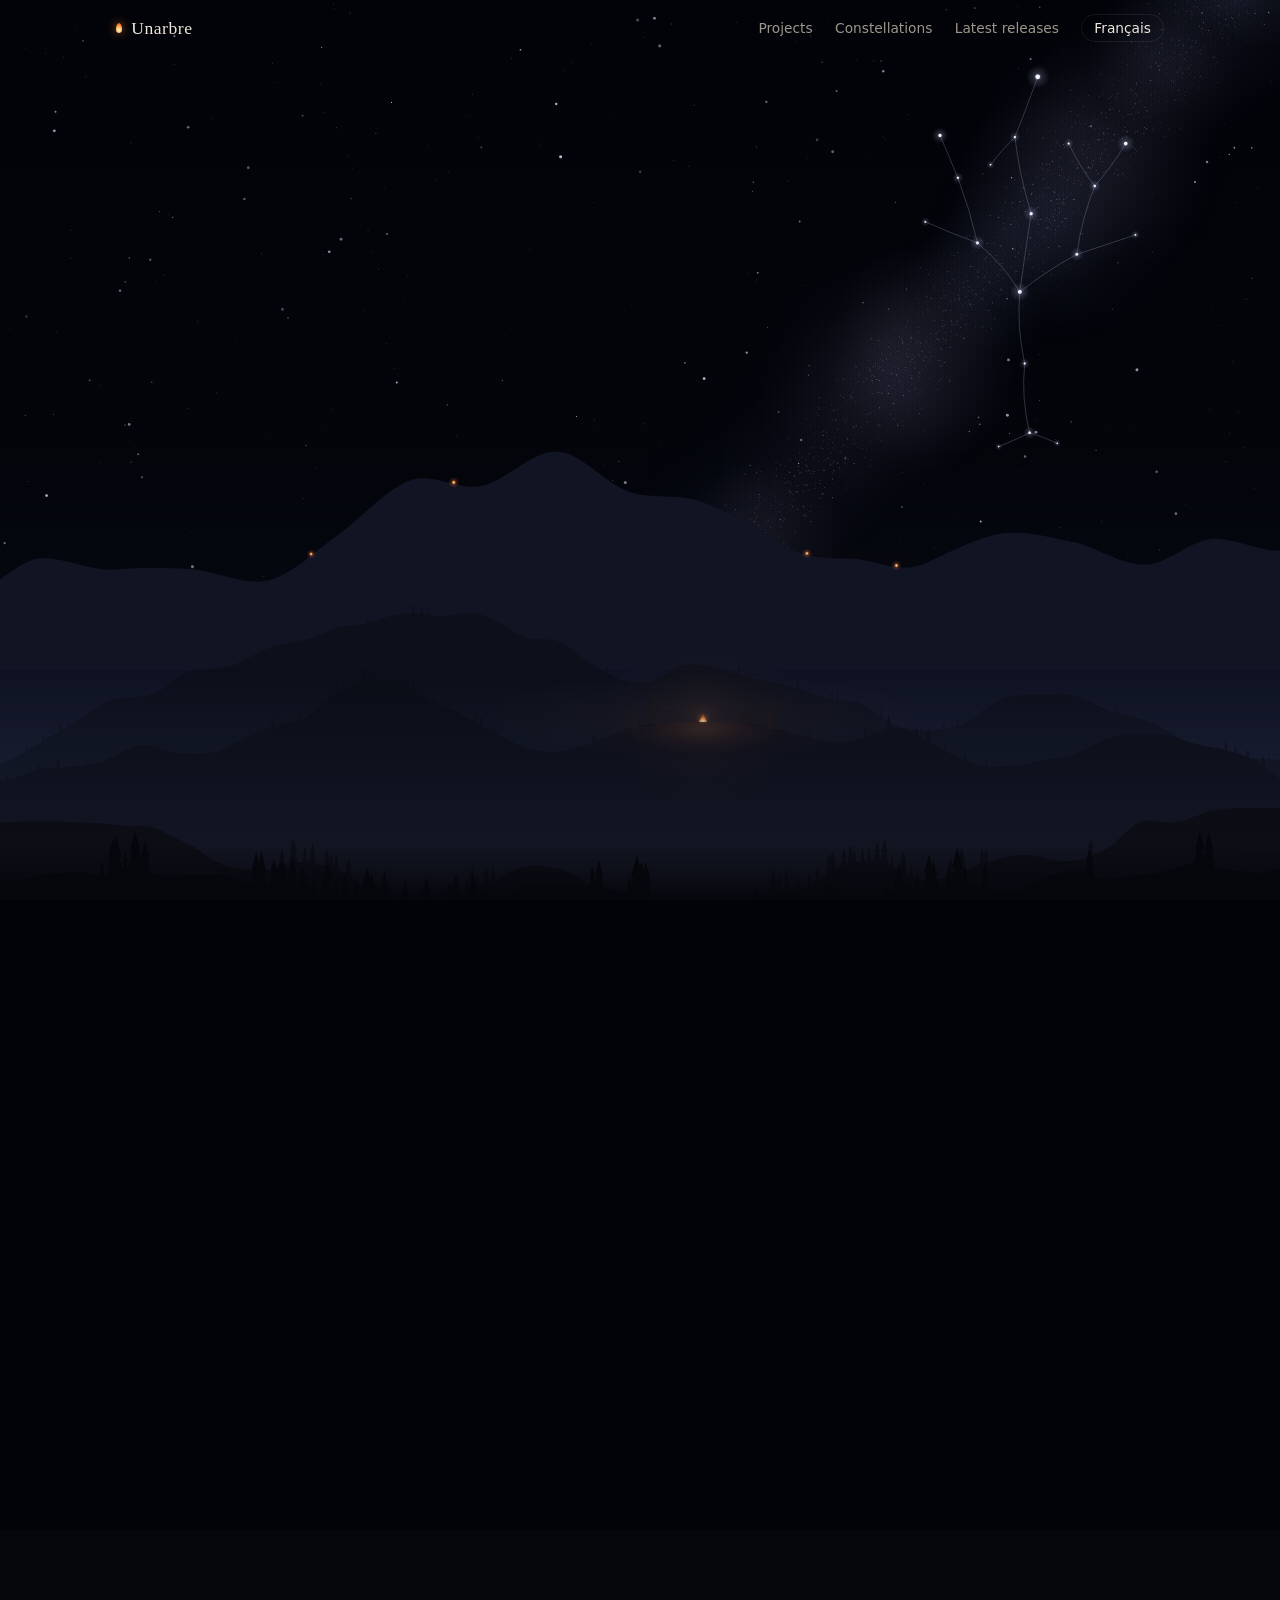
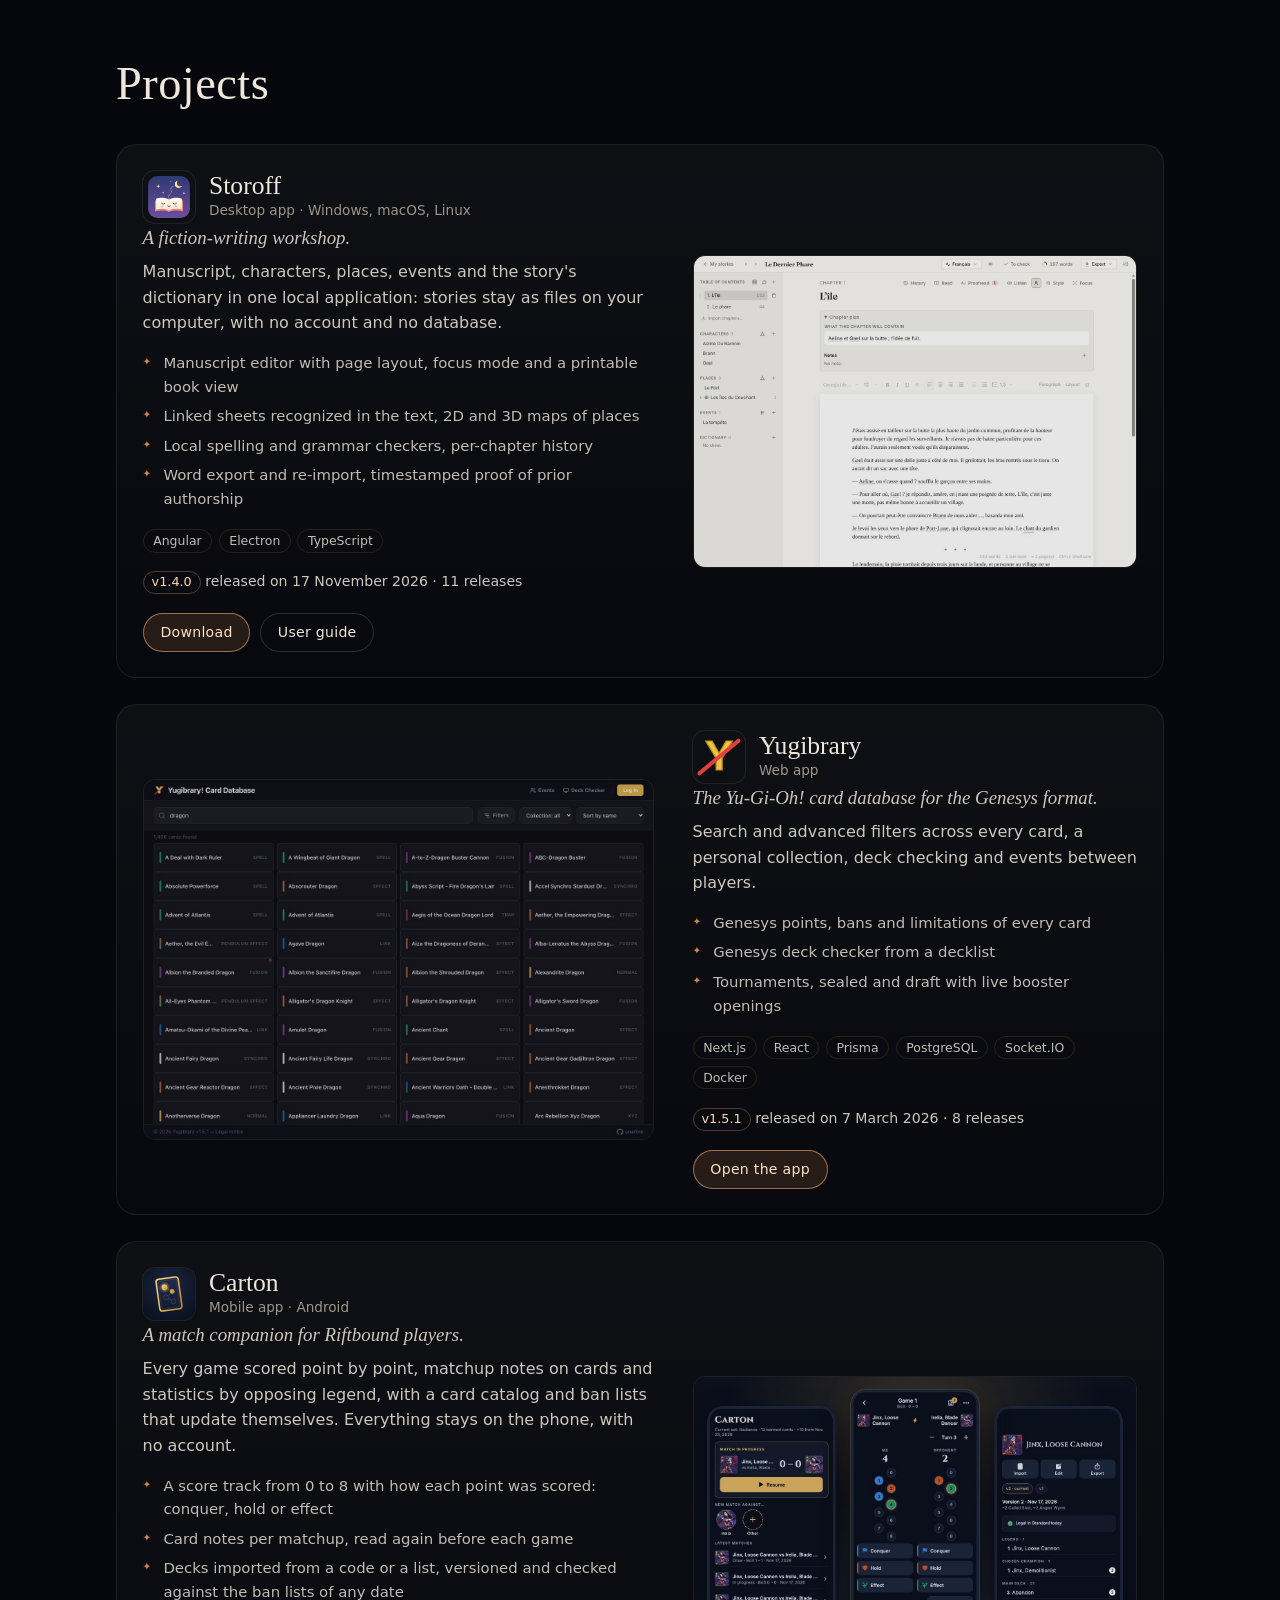
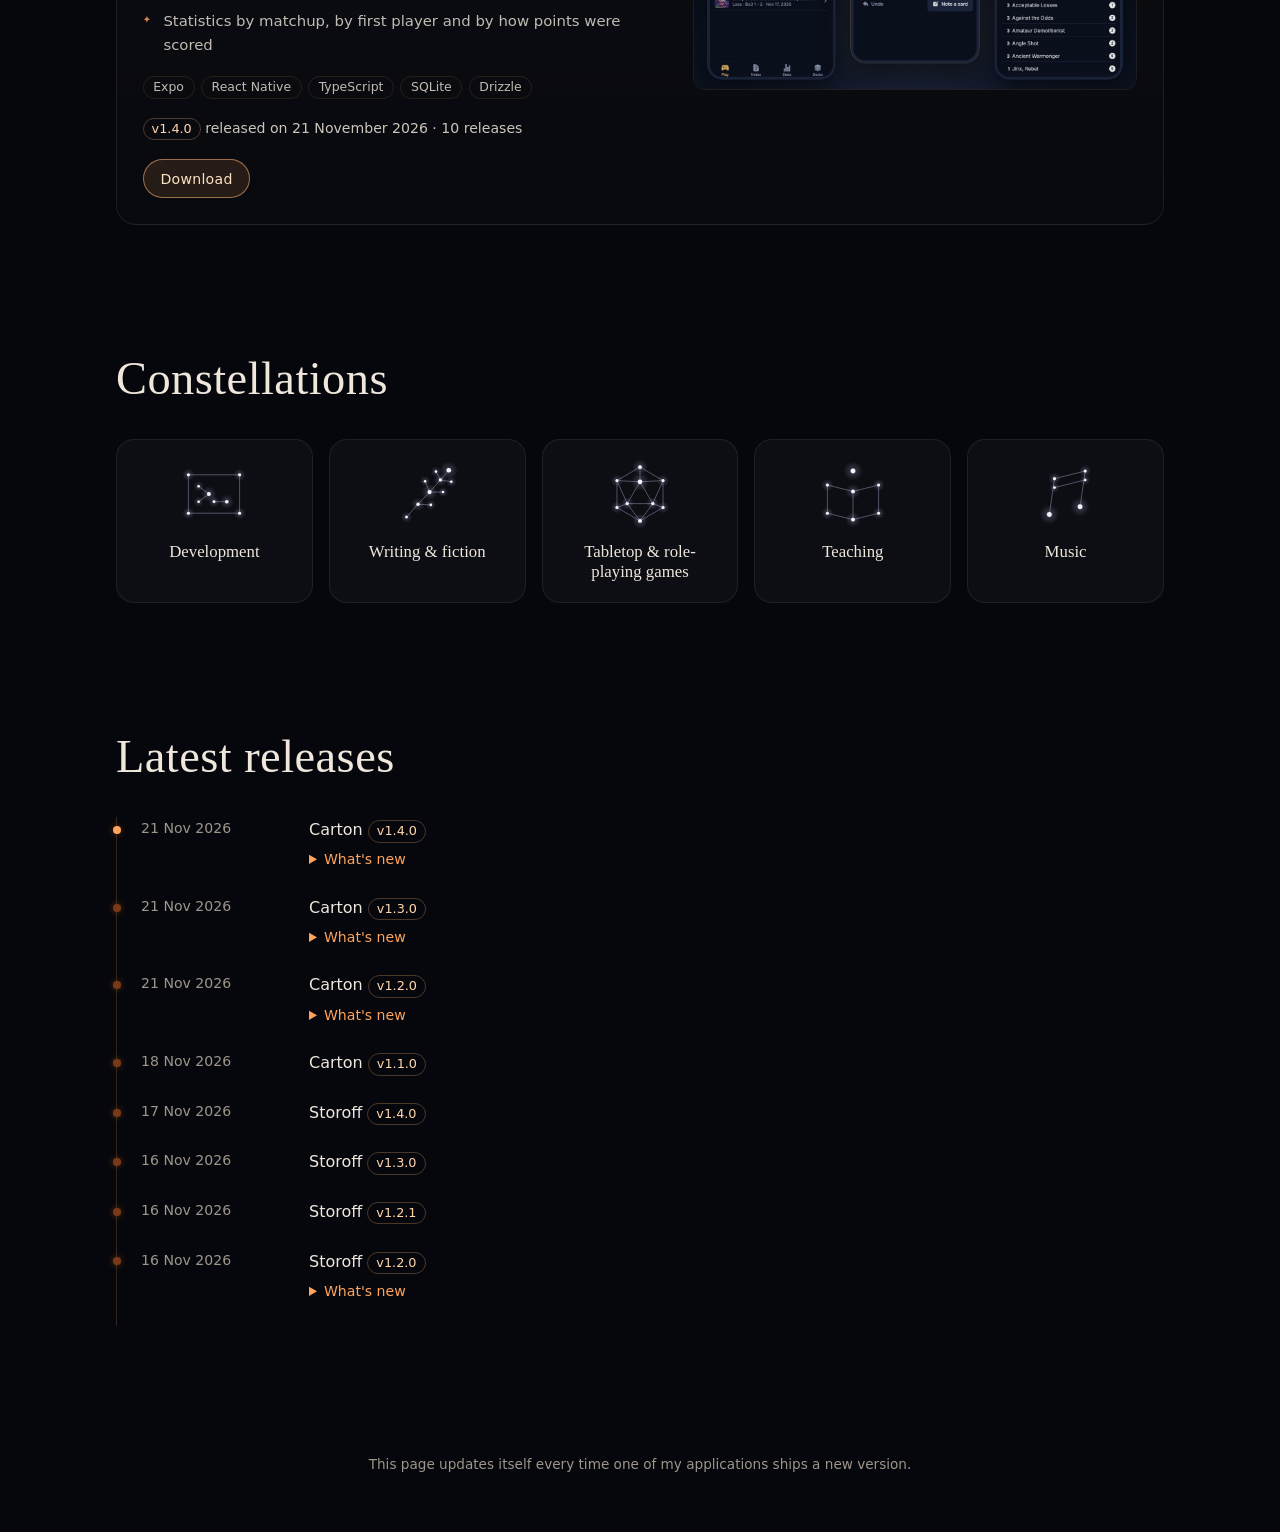
==== en/index.html @ 297fb0f9 "Update the site (Unarbre/carton v1.4.0)" ====
<!doctype html>
<html lang="en" class="no-js">
<head>
  <meta charset="utf-8">
  <script>
    document.documentElement.className = 'js';
    // Every visit starts in the dark, with the fire out: no scroll position restored on reload.
    if ('scrollRestoration' in history) history.scrollRestoration = 'manual';
  </script>
  <meta name="viewport" content="width=device-width, initial-scale=1">
  <meta name="theme-color" content="#030409">
  <title>Unarbre — Software developer · Storoff, Yugibrary, Carton</title>
  <meta name="description" content="Unarbre, software developer: Storoff (fiction writing), Yugibrary (Yu-Gi-Oh! Genesys cards), Carton (Riftbound companion). Projects, releases, passions.">
  <meta name="robots" content="index, follow, max-image-preview:large, max-snippet:-1">
  <meta name="author" content="Unarbre">
  <link rel="canonical" href="https://unarbre.github.io/en/">
  <link rel="alternate" hreflang="fr" href="https://unarbre.github.io/">
  <link rel="alternate" hreflang="en" href="https://unarbre.github.io/en/">
  <link rel="alternate" hreflang="x-default" href="https://unarbre.github.io/">
  <link rel="sitemap" type="application/xml" href="../sitemap.xml">
  <meta property="og:type" content="profile">
  <meta property="og:site_name" content="Unarbre">
  <meta property="og:title" content="Unarbre — Software developer · Storoff, Yugibrary, Carton">
  <meta property="og:description" content="Unarbre, software developer: Storoff (fiction writing), Yugibrary (Yu-Gi-Oh! Genesys cards), Carton (Riftbound companion). Projects, releases, passions.">
  <meta property="og:url" content="https://unarbre.github.io/en/">
  <meta property="og:locale" content="en_GB">
  <meta property="og:locale:alternate" content="fr_FR">
  <meta property="og:image" content="https://unarbre.github.io/assets/images/og-en.jpg">
  <meta property="og:image:width" content="1200">
  <meta property="og:image:height" content="630">
  <meta property="og:image:alt" content="Unarbre — Software developer · Storoff, Yugibrary, Carton">
  <meta property="profile:username" content="Unarbre">
  <meta name="twitter:card" content="summary_large_image">
  <meta name="twitter:title" content="Unarbre — Software developer · Storoff, Yugibrary, Carton">
  <meta name="twitter:description" content="Unarbre, software developer: Storoff (fiction writing), Yugibrary (Yu-Gi-Oh! Genesys cards), Carton (Riftbound companion). Projects, releases, passions.">
  <meta name="twitter:image" content="https://unarbre.github.io/assets/images/og-en.jpg">
  <script type="application/ld+json">{"@context":"https://schema.org","@graph":[{"@type":"WebSite","@id":"https://unarbre.github.io/#website","url":"https://unarbre.github.io/","name":"Unarbre","inLanguage":["fr","en"],"publisher":{"@id":"https://unarbre.github.io/#person"}},{"@type":"ProfilePage","@id":"https://unarbre.github.io/en/#page","url":"https://unarbre.github.io/en/","name":"Unarbre — Software developer · Storoff, Yugibrary, Carton","description":"Unarbre, software developer: Storoff (fiction writing), Yugibrary (Yu-Gi-Oh! Genesys cards), Carton (Riftbound companion). Projects, releases, passions.","inLanguage":"en","isPartOf":{"@id":"https://unarbre.github.io/#website"},"mainEntity":{"@id":"https://unarbre.github.io/#person"},"dateModified":"2026-11-21T09:34:02.000Z","primaryImageOfPage":"https://unarbre.github.io/assets/images/og-en.jpg"},{"@type":"Person","@id":"https://unarbre.github.io/#person","name":"Unarbre","url":"https://unarbre.github.io/","jobTitle":"Software developer","description":"I design, build and ship, from desktop software to web apps.","sameAs":["https://github.com/Unarbre"],"knowsAbout":["Angular","Electron","TypeScript","Next.js","React","Prisma","PostgreSQL","Socket.IO","Docker","Expo","React Native","SQLite","Drizzle","Development","Writing & fiction","Tabletop & role-playing games","Teaching","Music"]},{"@type":"SoftwareApplication","@id":"https://unarbre.github.io/#storoff","name":"Storoff","description":"A fiction-writing workshop. Manuscript, characters, places, events and the story's dictionary in one local application: stories stay as files on your computer, with no account and no database.","url":"https://unarbre.github.io/storoff.github.io/","image":"https://unarbre.github.io/assets/images/storoff-en.jpg","screenshot":"https://unarbre.github.io/assets/images/storoff-en.jpg","applicationCategory":"DesignApplication","operatingSystem":"Windows, macOS, Linux","softwareVersion":"1.4.0","dateModified":"2026-11-17T06:25:10Z","datePublished":"2026-11-09T09:51:35Z","author":{"@id":"https://unarbre.github.io/#person"}},{"@type":"WebApplication","@id":"https://unarbre.github.io/#yugibrary","name":"Yugibrary","description":"The Yu-Gi-Oh! card database for the Genesys format. Search and advanced filters across every card, a personal collection, deck checking and events between players.","url":"https://yugibrary-evo.flatemars.com/","image":"https://unarbre.github.io/assets/images/yugibrary.jpg","screenshot":"https://unarbre.github.io/assets/images/yugibrary.jpg","applicationCategory":"ReferenceApplication","operatingSystem":"Web","softwareVersion":"1.5.1","dateModified":"2026-03-07T13:46:36Z","datePublished":"2026-02-24T21:08:03Z","author":{"@id":"https://unarbre.github.io/#person"}},{"@type":"SoftwareApplication","@id":"https://unarbre.github.io/#carton","name":"Carton","description":"A match companion for Riftbound players. Every game scored point by point, matchup notes on cards and statistics by opposing legend, with a card catalog and ban lists that update themselves. Everything stays on the phone, with no account.","url":"https://unarbre.github.io/carton.github.io/","image":"https://unarbre.github.io/assets/images/carton-en.jpg","screenshot":"https://unarbre.github.io/assets/images/carton-en.jpg","applicationCategory":"GameApplication","operatingSystem":"Android","softwareVersion":"1.4.0","dateModified":"2026-11-21T09:34:02Z","datePublished":"2026-11-17T08:10:35Z","author":{"@id":"https://unarbre.github.io/#person"}}]}</script>
  <link rel="icon" href="../assets/favicon.svg" type="image/svg+xml">
  <link rel="stylesheet" href="../assets/style.css?v=98b8dc6f63">
  <script src="../assets/night.js?v=98b8dc6f63" defer></script>
  <script src="../assets/site.js?v=98b8dc6f63" defer></script>
</head>
<body>
  <svg class="defs" width="0" height="0" aria-hidden="true"><defs><radialGradient id="star-glow"><stop offset="0" stop-color="#dfe7ff" stop-opacity="0.55"/><stop offset="0.35" stop-color="#c8d4ff" stop-opacity="0.16"/><stop offset="1" stop-color="#c8d4ff" stop-opacity="0"/></radialGradient><linearGradient id="lit-right" x1="0" x2="1" y1="0" y2="0"><stop offset="0" stop-color="#ff8a45" stop-opacity="0"/><stop offset="0.62" stop-color="#ff8a45" stop-opacity="0.04"/><stop offset="0.86" stop-color="#ff9450" stop-opacity="0.24"/><stop offset="1" stop-color="#ffaa66" stop-opacity="0.6"/></linearGradient><linearGradient id="lit-left" x1="1" x2="0" y1="0" y2="0"><stop offset="0" stop-color="#ff8a45" stop-opacity="0"/><stop offset="0.62" stop-color="#ff8a45" stop-opacity="0.04"/><stop offset="0.86" stop-color="#ff9450" stop-opacity="0.24"/><stop offset="1" stop-color="#ffaa66" stop-opacity="0.6"/></linearGradient><radialGradient id="far-fire"><stop offset="0" stop-color="#fff0c8"/><stop offset="0.16" stop-color="#ffb065" stop-opacity="0.9"/><stop offset="0.42" stop-color="#ff7a30" stop-opacity="0.22"/><stop offset="1" stop-color="#ff6a20" stop-opacity="0"/></radialGradient><linearGradient id="flame" x1="0" y1="1" x2="0" y2="0"><stop offset="0" stop-color="#ffe0a0" stop-opacity="0.95"/><stop offset="0.35" stop-color="#ffa04a" stop-opacity="0.85"/><stop offset="0.75" stop-color="#e8521f" stop-opacity="0.45"/><stop offset="1" stop-color="#b8320f" stop-opacity="0"/></linearGradient><linearGradient id="flame-core" x1="0" y1="1" x2="0" y2="0"><stop offset="0" stop-color="#fffbe8"/><stop offset="0.6" stop-color="#ffe3a6" stop-opacity="0.7"/><stop offset="1" stop-color="#ffc070" stop-opacity="0"/></linearGradient><radialGradient id="flame-glow"><stop offset="0" stop-color="#ffb468" stop-opacity="0.45"/><stop offset="0.5" stop-color="#ff8a3c" stop-opacity="0.14"/><stop offset="1" stop-color="#ff7a30" stop-opacity="0"/></radialGradient><radialGradient id="ember-bed"><stop offset="0" stop-color="#ffd48a" stop-opacity="0.9"/><stop offset="0.5" stop-color="#ff8030" stop-opacity="0.35"/><stop offset="1" stop-color="#ff6a20" stop-opacity="0"/></radialGradient><radialGradient id="ground-light"><stop offset="0" stop-color="#ff9a4e" stop-opacity="0.38"/><stop offset="0.45" stop-color="#ff8840" stop-opacity="0.14"/><stop offset="1" stop-color="#ff7a30" stop-opacity="0"/></radialGradient><linearGradient id="shadow-right" x1="0" x2="1" y1="0" y2="0"><stop offset="0" stop-color="#040306" stop-opacity="0.9"/><stop offset="0.35" stop-color="#040306" stop-opacity="0.45"/><stop offset="1" stop-color="#040306" stop-opacity="0"/></linearGradient><linearGradient id="shadow-left" x1="1" x2="0" y1="0" y2="0"><stop offset="0" stop-color="#040306" stop-opacity="0.9"/><stop offset="0.35" stop-color="#040306" stop-opacity="0.45"/><stop offset="1" stop-color="#040306" stop-opacity="0"/></linearGradient></defs></svg>
  <a class="skip" href="#projects">Skip to projects</a>
  <header class="topbar">
    <div class="wrap topbar-inner">
      <a class="brand" href="../"><span class="brand-flame" aria-hidden="true"></span>Unarbre</a>
      <nav>
        <a href="#projects">Projects</a>
        <a href="#passions">Constellations</a>
        <a href="#releases">Latest releases</a>
        <a class="lang" href="../" hreflang="fr" lang="fr">Français</a>
      </nav>
    </div>
  </header>

  <main>
    <section class="night" aria-label="A starry night: a fire comes to life and reveals the rest">
      <div class="stage">
        <canvas class="sky" aria-hidden="true"></canvas>
        <svg class="constellation" viewBox="40 40 330 500" aria-hidden="true"><path class="link" d="M204 505Q193.5 463.0 198 420" pathLength="1" style="--i:0"/><path class="link" d="M198 420Q188.1 376.5 192 332" pathLength="1" style="--i:1"/><path class="link" d="M192 332Q171.2 297.5 140 272" pathLength="1" style="--i:2"/><path class="link" d="M140 272Q130.9 231.1 116 192" pathLength="1" style="--i:3"/><path class="link" d="M116 192Q105.2 165.9 94 140" pathLength="1" style="--i:4"/><path class="link" d="M140 272Q107.6 260.1 76 246" pathLength="1" style="--i:5"/><path class="link" d="M192 332Q198.4 283.9 206 236" pathLength="1" style="--i:6"/><path class="link" d="M206 236Q191.6 189.9 186 142" pathLength="1" style="--i:7"/><path class="link" d="M186 142Q200.7 105.3 214 68" pathLength="1" style="--i:8"/><path class="link" d="M186 142Q169.6 157.8 156 176" pathLength="1" style="--i:9"/><path class="link" d="M192 332Q225.0 305.9 262 286" pathLength="1" style="--i:10"/><path class="link" d="M262 286Q267.8 242.6 284 202" pathLength="1" style="--i:11"/><path class="link" d="M284 202Q305.5 177.8 322 150" pathLength="1" style="--i:12"/><path class="link" d="M262 286Q298.1 274.2 334 262" pathLength="1" style="--i:13"/><path class="link" d="M284 202Q265.2 177.7 252 150" pathLength="1" style="--i:14"/><path class="link" d="M204 505Q185.4 514.4 166 522" pathLength="1" style="--i:15"/><path class="link" d="M204 505Q221.5 510.2 238 518" pathLength="1" style="--i:16"/><g class="star" style="--i:0;--d:0.00s"><circle class="halo" cx="204" cy="505" r="8.0" fill="url(#star-glow)"/><circle class="core" cx="204" cy="505" r="1.6"/></g><g class="star" style="--i:1;--d:0.73s"><circle class="halo" cx="198" cy="420" r="6.5" fill="url(#star-glow)"/><circle class="core" cx="198" cy="420" r="1.3"/></g><g class="star" style="--i:2;--d:1.46s"><circle class="halo" cx="192" cy="332" r="12.0" fill="url(#star-glow)"/><circle class="core" cx="192" cy="332" r="2.4"/></g><g class="star" style="--i:3;--d:2.19s"><circle class="halo" cx="140" cy="272" r="9.0" fill="url(#star-glow)"/><circle class="core" cx="140" cy="272" r="1.8"/></g><g class="star" style="--i:4;--d:2.92s"><circle class="halo" cx="116" cy="192" r="7.0" fill="url(#star-glow)"/><circle class="core" cx="116" cy="192" r="1.4"/></g><g class="star" style="--i:5;--d:0.65s"><circle class="halo" cx="76" cy="246" r="5.5" fill="url(#star-glow)"/><circle class="core" cx="76" cy="246" r="1.1"/></g><g class="star" style="--i:6;--d:1.38s"><circle class="halo" cx="94" cy="140" r="10.0" fill="url(#star-glow)"/><circle class="core" cx="94" cy="140" r="2"/></g><g class="star" style="--i:7;--d:2.11s"><circle class="halo" cx="206" cy="236" r="9.5" fill="url(#star-glow)"/><circle class="core" cx="206" cy="236" r="1.9"/></g><g class="star" style="--i:8;--d:2.84s"><circle class="halo" cx="186" cy="142" r="7.0" fill="url(#star-glow)"/><circle class="core" cx="186" cy="142" r="1.4"/></g><g class="star" style="--i:9;--d:0.57s"><circle class="halo" cx="214" cy="68" r="14.5" fill="url(#star-glow)"/><circle class="core" cx="214" cy="68" r="2.9"/></g><g class="star" style="--i:10;--d:1.30s"><circle class="halo" cx="262" cy="286" r="8.5" fill="url(#star-glow)"/><circle class="core" cx="262" cy="286" r="1.7"/></g><g class="star" style="--i:11;--d:2.03s"><circle class="halo" cx="284" cy="202" r="7.5" fill="url(#star-glow)"/><circle class="core" cx="284" cy="202" r="1.5"/></g><g class="star" style="--i:12;--d:2.76s"><circle class="halo" cx="322" cy="150" r="11.0" fill="url(#star-glow)"/><circle class="core" cx="322" cy="150" r="2.2"/></g><g class="star" style="--i:13;--d:0.49s"><circle class="halo" cx="334" cy="262" r="5.5" fill="url(#star-glow)"/><circle class="core" cx="334" cy="262" r="1.1"/></g><g class="star" style="--i:14;--d:1.22s"><circle class="halo" cx="156" cy="176" r="5.0" fill="url(#star-glow)"/><circle class="core" cx="156" cy="176" r="1"/></g><g class="star" style="--i:15;--d:1.95s"><circle class="halo" cx="252" cy="150" r="6.0" fill="url(#star-glow)"/><circle class="core" cx="252" cy="150" r="1.2"/></g><g class="star" style="--i:16;--d:2.68s"><circle class="halo" cx="166" cy="522" r="4.5" fill="url(#star-glow)"/><circle class="core" cx="166" cy="522" r="0.9"/></g><g class="star" style="--i:17;--d:0.41s"><circle class="halo" cx="238" cy="518" r="4.5" fill="url(#star-glow)"/><circle class="core" cx="238" cy="518" r="0.9"/></g></svg>
        <div class="landscape" aria-hidden="true">
          <div class="land" style="--depth:0.1"><svg viewBox="0 0 2400 600" preserveAspectRatio="xMidYMax slice"><path fill="#111423" d="M0 600L0 297.5L6 297.4L12 297.3L18 297.2L24 297.0L30 296.8L36 296.5L42 296.3L48 296.0L54 295.7L60 295.4L66 295.1L72 294.8L78 294.2L84 293.1L90 291.7L96 290.1L102 288.3L108 286.5L114 284.6L120 282.9L126 281.4L132 280.2L138 279.3L144 279.0L150 279.7L156 281.1L162 283.1L168 285.5L174 288.0L180 290.5L186 292.7L192 294.4L198 295.5L204 295.6L210 294.7L216 292.6L222 289.4L228 285.3L234 280.7L240 275.8L246 270.8L252 266.0L258 261.5L264 257.8L270 254.9L276 253.1L282 252.7L288 253.1L294 253.9L300 255.2L306 256.9L312 258.9L318 261.2L324 263.7L330 266.5L336 269.3L342 272.3L348 275.4L354 278.6L360 282.5L366 286.9L372 291.8L378 296.8L384 301.9L390 306.7L396 311.3L402 315.3L408 318.6L414 321.0L420 322.4L426 323.3L432 324.4L438 325.5L444 326.6L450 327.6L456 328.5L462 329.1L468 329.3L474 329.2L480 328.6L486 327.4L492 325.6L498 323.5L504 321.4L510 319.3L516 317.2L522 315.2L528 313.3L534 311.7L540 310.3L546 309.2L552 308.4L558 308.0L564 307.7L570 306.2L576 303.6L582 300.3L588 296.4L594 292.2L600 288.0L606 283.9L612 280.3L618 277.3L624 275.3L630 274.4L636 274.5L642 275.2L648 276.2L654 277.5L660 278.9L666 280.5L672 282.0L678 283.4L684 284.4L690 285.2L696 285.4L702 285.0L708 284.6L714 284.3L720 284.0L726 283.9L732 283.8L738 283.7L744 283.8L750 283.9L756 284.1L762 284.3L768 284.6L774 285.0L780 285.9L786 287.0L792 288.4L798 289.9L804 291.5L810 293.0L816 294.4L822 295.6L828 296.4L834 296.7L840 296.6L846 295.7L852 293.9L858 291.3L864 288.1L870 284.4L876 280.2L882 275.7L888 271.0L894 266.3L900 261.6L906 257.0L912 252.7L918 248.1L924 243.1L930 237.9L936 232.6L942 227.3L948 222.0L954 217.0L960 212.3L966 208.1L972 204.5L978 201.5L984 199.4L990 198.4L996 198.3L1002 199.0L1008 200.1L1014 201.6L1020 203.2L1026 204.6L1032 205.8L1038 206.5L1044 206.4L1050 205.5L1056 203.6L1062 200.9L1068 197.7L1074 194.1L1080 190.2L1086 186.4L1092 182.6L1098 179.3L1104 176.4L1110 174.3L1116 173.0L1122 172.8L1128 173.9L1134 176.0L1140 179.1L1146 182.8L1152 186.9L1158 191.4L1164 195.9L1170 200.3L1176 204.3L1182 207.8L1188 210.6L1194 212.5L1200 213.8L1206 214.6L1212 215.2L1218 215.5L1224 215.7L1230 215.9L1236 216.2L1242 216.8L1248 217.8L1254 219.3L1260 221.3L1266 223.7L1272 226.2L1278 228.9L1284 231.6L1290 234.4L1296 237.4L1302 240.6L1308 244.0L1314 247.5L1320 251.3L1326 255.3L1332 259.5L1338 263.2L1344 266.2L1350 268.7L1356 270.6L1362 272.0L1368 273.1L1374 273.8L1380 274.3L1386 274.5L1392 274.7L1398 274.8L1404 275.0L1410 275.7L1416 276.9L1422 278.2L1428 279.7L1434 281.1L1440 282.3L1446 283.1L1452 283.5L1458 283.1L1464 282.0L1470 279.9L1476 277.3L1482 274.5L1488 271.7L1494 268.9L1500 266.2L1506 263.5L1512 260.9L1518 258.5L1524 256.3L1530 254.3L1536 252.6L1542 251.3L1548 250.4L1554 250.1L1560 250.1L1566 250.5L1572 251.2L1578 252.1L1584 253.2L1590 254.4L1596 255.6L1602 256.9L1608 258.0L1614 259.2L1620 260.9L1626 263.0L1632 265.4L1638 268.0L1644 270.6L1650 273.2L1656 275.6L1662 277.6L1668 279.3L1674 280.3L1680 280.7L1686 280.2L1692 278.7L1698 276.4L1704 273.6L1710 270.4L1716 267.1L1722 263.9L1728 260.9L1734 258.5L1740 256.7L1746 255.8L1752 256.0L1758 256.8L1764 258.0L1770 259.4L1776 261.0L1782 262.7L1788 264.3L1794 265.7L1800 266.8L1806 267.4L1812 267.6L1818 267.1L1824 265.7L1830 263.2L1836 259.6L1842 255.2L1848 250.0L1854 244.4L1860 238.3L1866 232.1L1872 225.8L1878 219.6L1884 213.8L1890 208.3L1896 203.6L1902 199.7L1908 196.4L1914 193.7L1920 191.4L1926 189.6L1932 188.0L1938 186.7L1944 185.5L1950 184.3L1956 183.1L1962 181.7L1968 179.9L1974 177.8L1980 175.5L1986 173.0L1992 170.4L1998 167.9L2004 165.5L2010 163.4L2016 161.5L2022 160.0L2028 159.1L2034 158.7L2040 158.7L2046 159.2L2052 160.1L2058 161.3L2064 162.8L2070 164.4L2076 166.3L2082 168.2L2088 170.1L2094 172.0L2100 173.8L2106 175.5L2112 177.0L2118 178.4L2124 179.9L2130 181.5L2136 183.3L2142 185.4L2148 187.9L2154 190.9L2160 194.5L2166 198.9L2172 204.0L2178 210.1L2184 217.0L2190 224.5L2196 232.3L2202 240.0L2208 247.4L2214 254.2L2220 260.2L2226 265.0L2232 268.4L2238 270.0L2244 270.2L2250 270.5L2256 271.0L2262 271.8L2268 272.7L2274 273.9L2280 275.1L2286 276.4L2292 277.9L2298 279.4L2304 280.9L2310 282.4L2316 283.4L2322 283.7L2328 283.4L2334 282.7L2340 281.6L2346 280.4L2352 279.2L2358 278.2L2364 277.4L2370 277.1L2376 277.4L2382 278.4L2388 279.2L2394 279.5L2400 279.4L2400 600Z"/><g class="far-light" style="--delay:7.36s;--phase:0.84s"><circle cx="886.8" cy="270.5" r="4.5"/></g><g class="far-light" style="--delay:7.86s;--phase:2.43s"><circle cx="1943.5" cy="184.1" r="3.5"/></g><g class="far-light" style="--delay:8.20s;--phase:0.97s"><circle cx="1444.2" cy="281.4" r="5.0"/></g><g class="far-light" style="--delay:6.51s;--phase:0.14s"><circle cx="333.6" cy="266.7" r="4.2"/></g><g class="far-light" style="--delay:6.85s;--phase:2.25s"><circle cx="1022.6" cy="202.3" r="5.3"/></g><g class="far-light" style="--delay:8.61s;--phase:1.71s"><circle cx="2043.0" cy="157.4" r="3.7"/></g><g class="far-light" style="--delay:8.93s;--phase:0.53s"><circle cx="517.6" cy="315.1" r="5.5"/></g><g class="far-light" style="--delay:9.68s;--phase:0.37s"><circle cx="1359.0" cy="269.9" r="4.9"/></g></svg></div>
          <div class="land" style="--depth:0.22"><svg viewBox="0 0 2400 600" preserveAspectRatio="xMidYMax slice"><path id="ridge-1" fill="#0d101b" d="M0 600L0 410.2L6 411.4L12 414.8L18 419.9L24 426.3L30 433.4L36 440.8L42 448.1L48 454.8L54 460.5L60 465.4L66 469.6L72 473.4L78 476.8L84 480.1L90 483.4L96 486.9L102 490.7L108 494.3L114 497.6L120 500.7L126 503.5L132 506.3L138 509.1L144 512.0L150 515.1L156 518.3L162 521.4L168 524.4L174 527.2L180 529.5L186 531.5L192 532.8L198 533.6L204 533.9L210 534.5L216 535.4L222 536.1L228 536.2L234 535.7L240 533.9L246 530.8L252 526.0L258 519.7L264 512.5L270 504.8L276 496.9L282 489.3L288 482.5L294 476.8L300 472.7L306 469.8L312 467.7L318 466.3L324 465.4L330 465.0L336 464.9L342 465.2L348 465.6L354 466.1L360 466.3L366 466.3L372 466.1L378 465.9L384 465.6L390 465.4L396 465.2L402 465.2L408 465.4L414 465.8L420 466.3L426 466.6L432 466.7L438 466.4L444 465.5L450 463.8L456 461.9L462 460.2L468 458.7L474 457.4L480 456.5L486 455.8L492 455.5L498 455.5L504 456.1L510 457.3L516 459.0L522 461.2L528 463.4L534 465.7L540 467.7L546 469.3L552 470.3L558 471.1L564 471.7L570 472.1L576 472.0L582 471.5L588 470.5L594 468.9L600 466.6L606 463.7L612 460.4L618 456.9L624 453.1L630 449.4L636 445.7L642 442.3L648 439.2L654 436.3L660 432.7L666 428.5L672 424.2L678 419.9L684 415.8L690 412.3L696 409.6L702 408.0L708 407.1L714 406.8L720 406.5L726 406.1L732 405.1L738 403.2L744 400.1L750 395.7L756 390.8L762 386.2L768 382.8L774 380.9L780 380.4L786 380.3L792 380.1L798 379.4L804 378.6L810 377.2L816 375.1L822 372.4L828 369.3L834 366.0L840 363.0L846 360.4L852 358.4L858 356.9L864 355.6L870 354.5L876 353.3L882 351.8L888 350.1L894 347.9L900 345.2L906 342.6L912 340.8L918 339.6L924 338.8L930 338.1L936 337.3L942 336.2L948 334.5L954 332.2L960 330.3L966 328.7L972 327.5L978 326.7L984 326.4L990 326.7L996 327.5L1002 328.9L1008 329.5L1014 329.4L1020 328.7L1026 327.9L1032 327.1L1038 326.7L1044 327.1L1050 328.6L1056 331.0L1062 334.0L1068 337.5L1074 341.3L1080 344.9L1086 348.0L1092 350.3L1098 351.5L1104 351.9L1110 351.9L1116 352.2L1122 353.6L1128 356.4L1134 360.6L1140 365.4L1146 370.1L1152 374.1L1158 377.7L1164 381.2L1170 384.5L1176 387.5L1182 390.0L1188 392.0L1194 393.4L1200 393.9L1206 393.1L1212 391.0L1218 388.1L1224 384.7L1230 381.3L1236 378.3L1242 376.2L1248 375.3L1254 375.8L1260 376.6L1266 377.7L1272 379.0L1278 380.4L1284 382.0L1290 383.6L1296 385.3L1302 387.0L1308 388.6L1314 390.0L1320 391.5L1326 392.9L1332 394.3L1338 395.8L1344 397.3L1350 399.0L1356 400.7L1362 402.6L1368 404.5L1374 406.3L1380 407.9L1386 409.2L1392 410.0L1398 410.4L1404 410.8L1410 412.7L1416 415.8L1422 419.7L1428 424.0L1434 428.3L1440 432.1L1446 435.0L1452 436.6L1458 437.5L1464 438.1L1470 438.3L1476 438.3L1482 437.8L1488 437.1L1494 436.1L1500 434.9L1506 432.9L1512 429.8L1518 426.0L1524 421.7L1530 417.3L1536 413.2L1542 409.8L1548 407.5L1554 406.1L1560 405.2L1566 404.7L1572 404.6L1578 404.6L1584 404.6L1590 404.4L1596 404.1L1602 403.9L1608 404.2L1614 405.5L1620 407.5L1626 410.2L1632 413.1L1638 416.0L1644 418.6L1650 420.7L1656 422.3L1662 423.8L1668 425.3L1674 426.9L1680 428.6L1686 430.8L1692 433.3L1698 436.4L1704 440.0L1710 443.5L1716 447.0L1722 450.2L1728 453.2L1734 455.8L1740 458.0L1746 459.8L1752 461.0L1758 462.0L1764 462.9L1770 463.6L1776 464.2L1782 464.8L1788 465.3L1794 465.8L1800 466.3L1806 466.4L1812 465.6L1818 464.2L1824 462.4L1830 460.3L1836 458.2L1842 456.2L1848 454.6L1854 453.2L1860 450.9L1866 447.9L1872 444.5L1878 440.9L1884 437.4L1890 434.3L1896 431.8L1902 430.2L1908 430.4L1914 432.3L1920 435.3L1926 438.9L1932 442.5L1938 445.6L1944 447.6L1950 448.1L1956 446.9L1962 444.6L1968 441.6L1974 438.2L1980 434.9L1986 431.9L1992 429.6L1998 428.4L2004 428.4L2010 428.9L2016 429.6L2022 430.5L2028 431.3L2034 432.0L2040 432.5L2046 432.5L2052 432.1L2058 432.1L2064 432.5L2070 433.2L2076 433.8L2082 434.3L2088 434.3L2094 433.7L2100 432.2L2106 429.4L2112 425.5L2118 420.8L2124 415.8L2130 410.9L2136 406.6L2142 403.2L2148 401.3L2154 400.9L2160 401.2L2166 402.1L2172 403.3L2178 404.5L2184 405.4L2190 405.9L2196 405.6L2202 404.4L2208 402.1L2214 399.0L2220 395.1L2226 390.6L2232 385.7L2238 380.6L2244 375.2L2250 369.9L2256 364.3L2262 358.2L2268 351.9L2274 345.5L2280 339.5L2286 334.0L2292 329.3L2298 325.6L2304 323.2L2310 321.9L2316 321.6L2322 322.0L2328 323.1L2334 324.5L2340 326.2L2346 327.9L2352 329.5L2358 331.1L2364 332.6L2370 334.0L2376 335.3L2382 336.4L2388 337.3L2394 337.8L2400 338.0L2400 600ZM46.3 457.1L47.0 451.8L46.6 451.9L47.4 448.9L48.1 451.9L47.8 451.8L48.4 457.1ZM66.6 474.0L67.6 467.4L67.1 467.6L68.2 463.2L69.3 467.6L68.8 467.4L69.8 474.0ZM85.8 485.0L86.9 478.0L86.3 478.2L87.5 473.2L88.8 478.2L88.2 478.0L89.3 485.0ZM213.5 538.2L214.2 532.8L213.8 532.9L214.6 529.9L215.3 532.9L215.0 532.8L215.6 538.2ZM290.3 482.2L290.9 476.9L290.5 477.0L291.3 474.1L292.0 477.0L291.7 476.9L292.3 482.2ZM295.6 477.5L296.5 471.0L296.0 471.2L297.1 467.0L298.1 471.2L297.6 471.0L298.6 477.5ZM317.6 469.2L318.2 463.9L317.9 464.0L318.6 461.1L319.3 464.0L319.0 463.9L319.6 469.2ZM336.4 468.0L337.0 462.6L336.7 462.7L337.4 459.9L338.2 462.7L337.8 462.6L338.5 468.0ZM344.7 468.5L345.6 462.0L345.1 462.2L346.2 458.0L347.3 462.2L346.8 462.0L347.7 468.5ZM367.0 469.2L367.8 463.2L367.4 463.4L368.3 459.7L369.3 463.4L368.8 463.2L369.6 469.2ZM390.2 468.3L390.9 462.8L390.5 462.9L391.3 459.8L392.1 462.9L391.7 462.8L392.4 468.3ZM419.1 469.4L420.2 462.3L419.6 462.5L420.8 457.5L422.1 462.5L421.5 462.3L422.6 469.4ZM509.2 460.4L509.9 454.9L509.5 455.0L510.3 452.1L511.0 455.0L510.7 454.9L511.3 460.4ZM552.5 473.6L553.5 466.9L553.0 467.1L554.2 462.6L555.3 467.1L554.8 466.9L555.8 473.6ZM614.5 461.3L615.3 455.6L614.9 455.7L615.7 452.4L616.5 455.7L616.1 455.6L616.9 461.3ZM630.0 451.5L630.9 445.4L630.4 445.5L631.4 441.8L632.4 445.5L631.9 445.4L632.7 451.5ZM646.7 442.0L647.7 435.1L647.1 435.3L648.4 430.5L649.6 435.3L649.0 435.1L650.1 442.0ZM653.9 438.7L654.6 433.4L654.2 433.5L655.0 430.7L655.7 433.5L655.3 433.4L656.0 438.7ZM938.6 339.6L939.4 333.6L939.0 333.7L939.9 330.0L940.9 333.7L940.4 333.6L941.2 339.6ZM982.4 329.4L983.5 322.6L982.9 322.7L984.1 318.0L985.3 322.7L984.8 322.6L985.8 329.4ZM990.8 329.9L991.5 324.1L991.1 324.2L992.0 320.8L992.9 324.2L992.5 324.1L993.2 329.9ZM996.3 330.9L997.2 324.6L996.7 324.8L997.7 320.8L998.8 324.8L998.3 324.6L999.2 330.9ZM1167.1 386.6L1167.8 380.9L1167.4 381.0L1168.3 377.7L1169.1 381.0L1168.7 380.9L1169.4 386.6ZM1235.7 381.0L1236.4 375.5L1236.0 375.6L1236.8 372.7L1237.6 375.6L1237.2 375.5L1237.9 381.0ZM1265.8 380.9L1266.5 375.3L1266.1 375.4L1266.9 372.4L1267.7 375.4L1267.3 375.3L1268.0 380.9ZM1292.2 387.7L1293.3 380.7L1292.7 380.8L1293.9 375.9L1295.2 380.8L1294.6 380.7L1295.7 387.7ZM1348.9 402.1L1350.0 395.3L1349.4 395.4L1350.6 390.8L1351.8 395.4L1351.2 395.3L1352.3 402.1ZM1380.5 411.3L1381.2 405.6L1380.9 405.7L1381.7 402.5L1382.5 405.7L1382.1 405.6L1382.8 411.3ZM1386.5 412.5L1387.5 406.1L1387.0 406.2L1388.0 402.0L1389.1 406.2L1388.6 406.1L1389.5 412.5ZM1428.3 428.5L1429.3 421.5L1428.7 421.7L1430.0 416.9L1431.2 421.7L1430.6 421.5L1431.7 428.5ZM1488.1 439.9L1488.9 433.9L1488.4 434.1L1489.4 430.4L1490.3 434.1L1489.9 433.9L1490.7 439.9ZM1501.1 437.2L1502.0 430.7L1501.5 430.9L1502.6 426.7L1503.6 430.9L1503.1 430.7L1504.1 437.2ZM1512.8 431.4L1513.7 425.0L1513.2 425.1L1514.3 420.9L1515.4 425.1L1514.8 425.0L1515.8 431.4ZM1652.8 424.8L1653.5 419.3L1653.1 419.4L1653.9 416.3L1654.7 419.4L1654.3 419.3L1655.0 424.8ZM1778.6 467.6L1779.5 461.3L1779.0 461.5L1780.0 457.5L1781.0 461.5L1780.6 461.3L1781.4 467.6ZM1797.6 469.2L1798.3 463.7L1797.9 463.8L1798.7 460.7L1799.5 463.8L1799.2 463.7L1799.9 469.2ZM1834.7 461.3L1835.4 455.8L1835.0 455.9L1835.8 452.9L1836.6 455.9L1836.2 455.8L1836.9 461.3ZM1856.4 454.9L1857.2 449.1L1856.7 449.2L1857.6 445.8L1858.5 449.2L1858.1 449.1L1858.8 454.9ZM1976.0 439.2L1977.0 432.2L1976.5 432.4L1977.7 427.7L1978.9 432.4L1978.3 432.2L1979.4 439.2ZM1991.0 432.4L1992.1 425.4L1991.5 425.6L1992.7 420.7L1994.0 425.6L1993.4 425.4L1994.5 432.4ZM2006.6 431.7L2007.3 426.2L2006.9 426.3L2007.7 423.3L2008.5 426.3L2008.1 426.2L2008.8 431.7ZM2041.1 435.5L2041.7 430.1L2041.3 430.2L2042.1 427.3L2042.9 430.2L2042.5 430.1L2043.2 435.5ZM2066.5 436.0L2067.5 429.2L2066.9 429.4L2068.1 424.8L2069.3 429.4L2068.7 429.2L2069.7 436.0ZM2072.5 436.6L2073.2 431.2L2072.8 431.3L2073.6 428.5L2074.3 431.3L2073.9 431.2L2074.6 436.6ZM2081.3 437.3L2082.2 431.0L2081.7 431.1L2082.7 427.1L2083.8 431.1L2083.3 431.0L2084.2 437.3ZM2155.3 403.9L2156.0 398.6L2155.6 398.7L2156.3 395.8L2157.1 398.7L2156.7 398.6L2157.4 403.9ZM2169.5 406.1L2170.3 400.0L2169.9 400.1L2170.8 396.4L2171.8 400.1L2171.3 400.0L2172.2 406.1ZM2178.6 407.8L2179.3 402.1L2178.9 402.2L2179.8 398.9L2180.6 402.2L2180.2 402.1L2180.9 407.8ZM2218.9 398.0L2219.7 392.0L2219.2 392.1L2220.2 388.5L2221.1 392.1L2220.7 392.0L2221.5 398.0ZM2247.7 374.0L2248.3 368.7L2248.0 368.8L2248.7 366.0L2249.4 368.8L2249.1 368.7L2249.7 374.0ZM2285.3 336.3L2286.3 329.7L2285.7 329.9L2286.9 325.6L2288.0 329.9L2287.4 329.7L2288.4 336.3ZM2355.1 333.8L2356.2 326.7L2355.6 326.8L2356.9 321.8L2358.2 326.8L2357.6 326.7L2358.7 333.8Z"/><circle class="hearth" data-fire="1" data-unit="9" data-delay="1.7" cx="1576" cy="404.6" r="1" fill="none"/><circle class="hearth" data-fire="4" data-unit="9" data-delay="3.8" cx="784" cy="380.3" r="1" fill="none"/><circle class="hearth" data-fire="7" data-unit="8" data-delay="5.9" cx="1108" cy="351.9" r="1" fill="none"/></svg><div class="halo" data-fire="1"></div><canvas class="fire" data-fire="1"></canvas><div class="halo" data-fire="4"></div><canvas class="fire" data-fire="4"></canvas><div class="halo" data-fire="7"></div><canvas class="fire" data-fire="7"></canvas><svg class="figures" viewBox="0 0 2400 600" preserveAspectRatio="xMidYMax slice"><defs><clipPath id="ground-1"><use href="#ridge-1"/></clipPath></defs><g class="camp" data-fire="1"><g class="ground" clip-path="url(#ground-1)"><ellipse cx="1576" cy="409.1" rx="49.5" ry="14.4" fill="url(#ground-light)"/><ellipse cx="1535.7" cy="407.6" rx="15.0" ry="1.4" fill="url(#shadow-left)"/><ellipse cx="1609.6" cy="404.5" rx="9.8" ry="0.9" fill="url(#shadow-right)"/></g><g class="people"><path class="shade" d="M1546.9 408.0Q1546.2 399.1 1548.1 395.0Q1547.9 391.7 1550.4 391.2Q1551.9 392.3 1551.7 395.6Q1553.6 399.4 1552.9 408.0ZM1550.6 395.9L1555.4 397.5Q1556.6 397.7 1556.0 398.6L1550.9 398.0ZM1603.5 404.9Q1604.3 398.8 1602.2 396.1Q1602.5 393.9 1599.8 393.6Q1598.1 394.3 1598.4 396.5Q1596.3 399.0 1597.1 404.9ZM1599.5 397.5L1594.4 399.1Q1593.1 399.2 1593.8 399.8L1599.3 398.9Z"/><g class="glowing"><path fill="url(#lit-right)" opacity="0.80" d="M1546.9 408.0Q1546.2 399.1 1548.1 395.0Q1547.9 391.7 1550.4 391.2Q1551.9 392.3 1551.7 395.6Q1553.6 399.4 1552.9 408.0ZM1550.6 395.9L1555.4 397.5Q1556.6 397.7 1556.0 398.6L1550.9 398.0Z"/><path fill="url(#lit-left)" opacity="0.93" d="M1603.5 404.9Q1604.3 398.8 1602.2 396.1Q1602.5 393.9 1599.8 393.6Q1598.1 394.3 1598.4 396.5Q1596.3 399.0 1597.1 404.9ZM1599.5 397.5L1594.4 399.1Q1593.1 399.2 1593.8 399.8L1599.3 398.9Z"/></g></g><g class="flames" data-x="1576" data-y="404.6" transform="translate(1576 404.6) scale(9)"><ellipse cx="0" cy="-0.35" rx="0.95" ry="0.8" fill="url(#flame-glow)"/><ellipse cx="0" cy="0" rx="0.6" ry="0.13" fill="url(#ember-bed)"/><path class="tongue" style="--duration:2.7s;--delay:0s" fill="url(#flame)" d="M-0.370 0C-0.370 -0.240 -0.311 -0.396 -0.250 -0.600C-0.189 -0.396 -0.030 -0.240 -0.030 0Z"/><path class="tongue" style="--duration:3.2s;--delay:-1.3s" fill="url(#flame)" d="M0.010 0C0.010 -0.280 0.172 -0.462 0.230 -0.700C0.288 -0.462 0.330 -0.280 0.330 0Z"/><path class="tongue" style="--duration:2.3s;--delay:-0.7s" fill="url(#flame)" d="M-0.220 0C-0.220 -0.400 -0.059 -0.660 0.020 -1.000C0.099 -0.660 0.220 -0.400 0.220 0Z"/><path class="tongue" style="--duration:2.9s;--delay:-2.1s" fill="url(#flame)" d="M-0.220 0C-0.220 -0.328 -0.154 -0.541 -0.100 -0.820C-0.046 -0.541 0.080 -0.328 0.080 0Z"/><path class="tongue" style="--duration:2.5s;--delay:-0.4s" fill="url(#flame)" d="M0.220 0C0.220 -0.160 0.334 -0.264 0.370 -0.400C0.406 -0.264 0.420 -0.160 0.420 0Z"/><path class="tongue" style="--duration:2.8s;--delay:-1.7s" fill="url(#flame)" d="M-0.440 0C-0.440 -0.144 -0.436 -0.238 -0.400 -0.360C-0.364 -0.238 -0.240 -0.144 -0.240 0Z"/><path class="tongue" style="--duration:1.9s;--delay:-0.5s" fill="url(#flame-core)" d="M-0.100 0C-0.100 -0.184 -0.026 -0.304 0.010 -0.460C0.046 -0.304 0.100 -0.184 0.100 0Z"/></g></g><g class="camp" data-fire="4"><g class="ground" clip-path="url(#ground-1)"><ellipse cx="784" cy="384.8" rx="49.5" ry="14.4" fill="url(#ground-light)"/><ellipse cx="743.7" cy="389.8" rx="15.0" ry="1.4" fill="url(#shadow-left)"/><ellipse cx="817.6" cy="378.3" rx="9.8" ry="0.9" fill="url(#shadow-right)"/></g><g class="people"><path class="shade" d="M754.9 390.2Q754.2 381.4 756.1 377.3Q755.9 374.0 758.4 373.5Q759.9 374.6 759.7 377.9Q761.6 381.7 760.9 390.2ZM758.6 378.2L763.4 379.8Q764.6 379.9 764.0 380.9L758.9 380.3ZM811.5 378.7Q812.3 372.5 810.2 369.8Q810.5 367.6 807.8 367.3Q806.1 368.0 806.4 370.2Q804.3 372.7 805.1 378.7ZM807.5 371.3L802.4 372.8Q801.1 372.9 801.8 373.5L807.3 372.6Z"/><g class="glowing"><path fill="url(#lit-right)" opacity="0.80" d="M754.9 390.2Q754.2 381.4 756.1 377.3Q755.9 374.0 758.4 373.5Q759.9 374.6 759.7 377.9Q761.6 381.7 760.9 390.2ZM758.6 378.2L763.4 379.8Q764.6 379.9 764.0 380.9L758.9 380.3Z"/><path fill="url(#lit-left)" opacity="0.93" d="M811.5 378.7Q812.3 372.5 810.2 369.8Q810.5 367.6 807.8 367.3Q806.1 368.0 806.4 370.2Q804.3 372.7 805.1 378.7ZM807.5 371.3L802.4 372.8Q801.1 372.9 801.8 373.5L807.3 372.6Z"/></g></g><g class="flames" data-x="784" data-y="380.3" transform="translate(784 380.3) scale(9)"><ellipse cx="0" cy="-0.35" rx="0.95" ry="0.8" fill="url(#flame-glow)"/><ellipse cx="0" cy="0" rx="0.6" ry="0.13" fill="url(#ember-bed)"/><path class="tongue" style="--duration:2.7s;--delay:0s" fill="url(#flame)" d="M-0.370 0C-0.370 -0.240 -0.311 -0.396 -0.250 -0.600C-0.189 -0.396 -0.030 -0.240 -0.030 0Z"/><path class="tongue" style="--duration:3.2s;--delay:-1.3s" fill="url(#flame)" d="M0.010 0C0.010 -0.280 0.172 -0.462 0.230 -0.700C0.288 -0.462 0.330 -0.280 0.330 0Z"/><path class="tongue" style="--duration:2.3s;--delay:-0.7s" fill="url(#flame)" d="M-0.220 0C-0.220 -0.400 -0.059 -0.660 0.020 -1.000C0.099 -0.660 0.220 -0.400 0.220 0Z"/><path class="tongue" style="--duration:2.9s;--delay:-2.1s" fill="url(#flame)" d="M-0.220 0C-0.220 -0.328 -0.154 -0.541 -0.100 -0.820C-0.046 -0.541 0.080 -0.328 0.080 0Z"/><path class="tongue" style="--duration:2.5s;--delay:-0.4s" fill="url(#flame)" d="M0.220 0C0.220 -0.160 0.334 -0.264 0.370 -0.400C0.406 -0.264 0.420 -0.160 0.420 0Z"/><path class="tongue" style="--duration:2.8s;--delay:-1.7s" fill="url(#flame)" d="M-0.440 0C-0.440 -0.144 -0.436 -0.238 -0.400 -0.360C-0.364 -0.238 -0.240 -0.144 -0.240 0Z"/><path class="tongue" style="--duration:1.9s;--delay:-0.5s" fill="url(#flame-core)" d="M-0.100 0C-0.100 -0.184 -0.026 -0.304 0.010 -0.460C0.046 -0.304 0.100 -0.184 0.100 0Z"/></g></g><g class="camp" data-fire="7"><g class="ground" clip-path="url(#ground-1)"><ellipse cx="1108" cy="355.9" rx="44.0" ry="12.8" fill="url(#ground-light)"/><ellipse cx="1072.2" cy="348.1" rx="13.3" ry="1.3" fill="url(#shadow-left)"/></g><g class="people"><path class="shade" d="M1082.1 348.5Q1081.5 340.5 1083.2 336.8Q1083.0 333.9 1085.2 333.5Q1086.6 334.5 1086.4 337.4Q1088.1 340.8 1087.5 348.5ZM1085.4 337.7L1089.7 339.1Q1090.8 339.2 1090.2 340.1L1085.7 339.5Z"/><g class="glowing"><path fill="url(#lit-right)" opacity="0.80" d="M1082.1 348.5Q1081.5 340.5 1083.2 336.8Q1083.0 333.9 1085.2 333.5Q1086.6 334.5 1086.4 337.4Q1088.1 340.8 1087.5 348.5ZM1085.4 337.7L1089.7 339.1Q1090.8 339.2 1090.2 340.1L1085.7 339.5Z"/></g></g><g class="flames" data-x="1108" data-y="351.9" transform="translate(1108 351.9) scale(8)"><ellipse cx="0" cy="-0.35" rx="0.95" ry="0.8" fill="url(#flame-glow)"/><ellipse cx="0" cy="0" rx="0.6" ry="0.13" fill="url(#ember-bed)"/><path class="tongue" style="--duration:2.7s;--delay:0s" fill="url(#flame)" d="M-0.370 0C-0.370 -0.240 -0.311 -0.396 -0.250 -0.600C-0.189 -0.396 -0.030 -0.240 -0.030 0Z"/><path class="tongue" style="--duration:3.2s;--delay:-1.3s" fill="url(#flame)" d="M0.010 0C0.010 -0.280 0.172 -0.462 0.230 -0.700C0.288 -0.462 0.330 -0.280 0.330 0Z"/><path class="tongue" style="--duration:2.3s;--delay:-0.7s" fill="url(#flame)" d="M-0.220 0C-0.220 -0.400 -0.059 -0.660 0.020 -1.000C0.099 -0.660 0.220 -0.400 0.220 0Z"/><path class="tongue" style="--duration:2.9s;--delay:-2.1s" fill="url(#flame)" d="M-0.220 0C-0.220 -0.328 -0.154 -0.541 -0.100 -0.820C-0.046 -0.541 0.080 -0.328 0.080 0Z"/><path class="tongue" style="--duration:2.5s;--delay:-0.4s" fill="url(#flame)" d="M0.220 0C0.220 -0.160 0.334 -0.264 0.370 -0.400C0.406 -0.264 0.420 -0.160 0.420 0Z"/><path class="tongue" style="--duration:2.8s;--delay:-1.7s" fill="url(#flame)" d="M-0.440 0C-0.440 -0.144 -0.436 -0.238 -0.400 -0.360C-0.364 -0.238 -0.240 -0.144 -0.240 0Z"/><path class="tongue" style="--duration:1.9s;--delay:-0.5s" fill="url(#flame-core)" d="M-0.100 0C-0.100 -0.184 -0.026 -0.304 0.010 -0.460C0.046 -0.304 0.100 -0.184 0.100 0Z"/></g></g></svg></div>
          <div class="land" style="--depth:0.42"><svg viewBox="0 0 2400 600" preserveAspectRatio="xMidYMax slice"><path id="ridge-2" fill="#0b0d17" d="M0 600L0 441.9L6 441.8L12 441.4L18 440.8L24 440.1L30 439.4L36 438.7L42 438.0L48 436.6L54 434.3L60 431.6L66 428.6L72 425.8L78 423.4L84 421.6L90 420.2L96 419.1L102 418.1L108 416.9L114 415.4L120 413.4L126 411.3L132 409.9L138 408.8L144 407.8L150 406.9L156 405.8L162 404.3L168 402.8L174 401.4L180 400.1L186 398.8L192 397.6L198 396.2L204 394.9L210 393.8L216 393.0L222 392.5L228 392.3L234 392.5L240 393.0L246 393.4L252 393.5L258 393.5L264 393.8L270 394.5L276 396.0L282 398.6L288 401.7L294 404.9L300 407.9L306 410.5L312 412.5L318 413.4L324 413.6L330 413.8L336 414.2L342 414.7L348 415.1L354 415.5L360 415.6L366 415.3L372 414.5L378 413.6L384 412.9L390 412.7L396 413.0L402 413.5L408 414.0L414 414.3L420 414.5L426 414.5L432 414.5L438 414.6L444 414.9L450 415.4L456 416.3L462 417.6L468 419.5L474 421.9L480 425.1L486 429.3L492 434.4L498 440.2L504 446.3L510 452.2L516 457.5L522 462.0L528 466.1L534 469.8L540 473.2L546 476.2L552 478.9L558 481.1L564 482.9L570 484.5L576 485.8L582 486.6L588 486.8L594 486.4L600 485.2L606 483.3L612 481.2L618 478.9L624 476.9L630 475.2L636 474.2L642 474.0L648 473.8L654 473.5L660 472.9L666 472.3L672 471.5L678 470.6L684 469.4L690 467.3L696 464.5L702 461.4L708 458.4L714 455.6L720 453.5L726 452.6L732 453.1L738 454.3L744 456.1L750 457.9L756 459.3L762 460.0L768 460.6L774 461.0L780 461.2L786 460.9L792 460.1L798 458.4L804 456.0L810 453.2L816 450.3L822 447.2L828 444.1L834 441.0L840 438.1L846 435.7L852 433.9L858 432.4L864 431.2L870 429.9L876 428.3L882 426.2L888 422.7L894 417.8L900 412.2L906 406.7L912 401.7L918 397.8L924 395.5L930 393.7L936 392.5L942 391.6L948 391.2L954 391.0L960 391.0L966 391.9L972 394.2L978 397.4L984 401.0L990 404.7L996 407.9L1002 410.4L1008 412.8L1014 415.5L1020 418.3L1026 421.3L1032 424.5L1038 427.8L1044 431.2L1050 434.5L1056 437.7L1062 440.9L1068 444.1L1074 447.2L1080 450.3L1086 453.1L1092 455.4L1098 457.1L1104 458.2L1110 458.8L1116 458.9L1122 458.5L1128 457.7L1134 456.5L1140 455.0L1146 453.1L1152 451.1L1158 448.8L1164 446.4L1170 444.0L1176 441.6L1182 439.4L1188 437.5L1194 435.8L1200 434.4L1206 433.3L1212 432.3L1218 431.6L1224 431.0L1230 430.5L1236 430.2L1242 430.1L1248 430.0L1254 430.0L1260 430.0L1266 430.0L1272 430.0L1278 430.1L1284 430.3L1290 430.6L1296 431.1L1302 431.8L1308 432.8L1314 433.8L1320 435.1L1326 436.6L1332 438.1L1338 439.8L1344 441.4L1350 443.0L1356 444.4L1362 445.6L1368 446.8L1374 447.8L1380 448.7L1386 449.3L1392 449.5L1398 449.2L1404 448.3L1410 446.7L1416 444.5L1422 442.0L1428 439.5L1434 437.5L1440 436.1L1446 436.1L1452 437.6L1458 440.2L1464 443.5L1470 447.1L1476 450.5L1482 453.4L1488 456.3L1494 459.4L1500 462.5L1506 465.4L1512 468.0L1518 470.0L1524 471.3L1530 472.2L1536 472.7L1542 472.8L1548 472.7L1554 472.3L1560 471.7L1566 470.8L1572 469.7L1578 468.4L1584 467.1L1590 466.0L1596 465.1L1602 464.5L1608 463.2L1614 461.0L1620 458.3L1626 455.3L1632 452.3L1638 449.6L1644 447.3L1650 445.2L1656 443.6L1662 442.6L1668 442.2L1674 442.0L1680 442.0L1686 442.0L1692 442.2L1698 442.7L1704 443.8L1710 445.6L1716 447.6L1722 449.5L1728 451.0L1734 452.4L1740 453.6L1746 454.7L1752 455.8L1758 457.2L1764 458.9L1770 460.7L1776 462.8L1782 465.3L1788 468.4L1794 472.1L1800 476.7L1806 481.8L1812 486.8L1818 491.7L1824 496.3L1830 500.2L1836 503.5L1842 505.8L1848 507.9L1854 509.8L1860 511.6L1866 513.1L1872 514.4L1878 515.3L1884 515.9L1890 516.6L1896 517.2L1902 517.8L1908 518.3L1914 518.7L1920 518.8L1926 518.6L1932 518.0L1938 517.0L1944 515.7L1950 514.0L1956 511.9L1962 509.5L1968 506.3L1974 502.4L1980 498.1L1986 493.6L1992 489.2L1998 485.1L2004 481.3L2010 477.5L2016 473.3L2022 468.9L2028 464.2L2034 459.1L2040 453.6L2046 447.8L2052 442.0L2058 436.3L2064 431.0L2070 426.4L2076 422.5L2082 419.7L2088 417.7L2094 416.5L2100 415.8L2106 415.4L2112 415.2L2118 415.1L2124 414.9L2130 415.2L2136 415.8L2142 416.4L2148 416.9L2154 417.1L2160 416.6L2166 415.9L2172 415.2L2178 414.6L2184 414.1L2190 413.7L2196 413.6L2202 413.5L2208 412.8L2214 411.4L2220 409.7L2226 408.0L2232 406.5L2238 405.8L2244 406.0L2250 407.0L2256 408.6L2262 410.1L2268 411.2L2274 411.5L2280 410.3L2286 408.1L2292 405.5L2298 402.7L2304 400.1L2310 397.8L2316 396.1L2322 395.2L2328 394.9L2334 395.0L2340 395.3L2346 395.8L2352 396.2L2358 396.4L2364 396.5L2370 396.6L2376 396.8L2382 397.2L2388 397.7L2394 398.4L2400 399.4L2400 600ZM28.1 442.5L28.9 436.7L28.5 436.8L29.3 433.4L30.2 436.8L29.8 436.7L30.5 442.5ZM47.7 439.1L48.8 431.9L48.2 432.1L49.5 427.0L50.8 432.1L50.2 431.9L51.3 439.1ZM84.8 424.1L85.5 418.2L85.1 418.4L86.0 414.9L86.9 418.4L86.5 418.2L87.2 424.1ZM122.5 415.0L123.3 409.2L122.8 409.3L123.7 405.8L124.6 409.3L124.2 409.2L125.0 415.0ZM136.6 411.7L137.8 404.2L137.2 404.3L138.6 398.8L140.0 404.3L139.3 404.2L140.5 411.7ZM146.0 410.2L147.5 401.5L146.7 401.7L148.4 394.8L150.2 401.7L149.4 401.5L150.9 410.2ZM192.5 400.1L193.6 392.9L193.0 393.1L194.3 388.1L195.6 393.1L195.0 392.9L196.1 400.1ZM215.4 395.9L216.2 389.7L215.8 389.9L216.8 386.0L217.8 389.9L217.3 389.7L218.1 395.9ZM224.6 395.3L225.4 389.4L224.9 389.5L225.8 386.0L226.8 389.5L226.3 389.4L227.1 395.3ZM234.2 395.6L234.9 389.8L234.5 389.9L235.4 386.5L236.2 389.9L235.8 389.8L236.6 395.6ZM244.7 396.4L245.5 390.5L245.1 390.6L246.0 387.1L246.9 390.6L246.5 390.5L247.3 396.4ZM255.8 396.5L257.2 388.4L256.4 388.6L258.0 382.3L259.6 388.6L258.9 388.4L260.3 396.5ZM271.5 398.1L272.4 391.8L271.9 391.9L272.9 387.8L274.0 391.9L273.5 391.8L274.4 398.1ZM300.7 412.0L301.7 405.3L301.1 405.4L302.3 400.9L303.5 405.4L302.9 405.3L303.9 412.0ZM352.5 418.5L353.9 410.4L353.1 410.6L354.7 404.4L356.3 410.6L355.6 410.4L357.0 418.5ZM510.6 458.0L512.1 449.1L511.3 449.4L513.1 442.3L514.9 449.4L514.1 449.1L515.7 458.0ZM581.9 489.7L582.6 483.9L582.2 484.0L583.1 480.5L584.0 484.0L583.6 483.9L584.3 489.7ZM595.6 488.9L596.5 482.7L596.0 482.9L597.0 479.0L598.0 482.9L597.5 482.7L598.4 488.9ZM626.1 478.9L626.8 473.1L626.4 473.2L627.3 469.7L628.2 473.2L627.8 473.1L628.5 478.9ZM643.5 476.9L644.8 469.1L644.1 469.3L645.6 463.4L647.1 469.3L646.4 469.1L647.7 476.9ZM671.5 474.4L672.3 468.4L671.9 468.5L672.8 464.8L673.8 468.5L673.3 468.4L674.1 474.4ZM848.3 437.5L849.3 431.0L848.8 431.2L849.9 426.9L850.9 431.2L850.4 431.0L851.4 437.5ZM873.7 431.5L874.8 424.3L874.2 424.5L875.5 419.5L876.8 424.5L876.2 424.3L877.3 431.5ZM895.4 418.2L896.3 412.0L895.8 412.1L896.8 408.1L897.8 412.1L897.4 412.0L898.2 418.2ZM903.0 411.2L903.8 405.1L903.3 405.2L904.3 401.4L905.3 405.2L904.8 405.1L905.7 411.2ZM916.5 400.7L917.6 393.6L917.0 393.8L918.3 388.8L919.6 393.8L919.0 393.6L920.1 400.7ZM934.1 395.4L935.5 387.2L934.7 387.4L936.3 381.1L938.0 387.4L937.2 387.2L938.6 395.4ZM945.3 394.2L946.4 387.3L945.8 387.5L947.0 382.7L948.2 387.5L947.7 387.3L948.7 394.2ZM975.4 400.3L976.9 391.6L976.1 391.9L977.8 385.0L979.6 391.9L978.8 391.6L980.3 400.3ZM981.9 404.2L983.3 395.7L982.5 395.9L984.3 389.2L986.0 395.9L985.2 395.7L986.6 404.2ZM993.4 410.2L994.2 404.3L993.8 404.4L994.7 400.8L995.6 404.4L995.2 404.3L996.0 410.2ZM1041.3 433.7L1042.5 426.3L1041.8 426.5L1043.2 421.1L1044.6 426.5L1044.0 426.3L1045.2 433.7ZM1046.8 436.7L1048.0 429.5L1047.3 429.7L1048.6 424.5L1050.0 429.7L1049.3 429.5L1050.5 436.7ZM1058.7 443.1L1059.8 436.1L1059.2 436.2L1060.4 431.4L1061.7 436.2L1061.1 436.1L1062.2 443.1ZM1154.4 452.5L1155.5 445.2L1154.9 445.4L1156.2 440.2L1157.6 445.4L1156.9 445.2L1158.1 452.5ZM1360.4 448.6L1361.3 442.6L1360.8 442.7L1361.7 439.1L1362.7 442.7L1362.2 442.6L1363.1 448.6ZM1412.9 447.9L1414.2 440.2L1413.5 440.4L1415.0 434.8L1416.4 440.4L1415.7 440.2L1417.0 447.9ZM1434.4 439.7L1436.0 430.9L1435.1 431.2L1436.9 424.1L1438.8 431.2L1437.9 430.9L1439.5 439.7ZM1461.3 446.0L1462.5 438.7L1461.9 438.9L1463.2 433.7L1464.5 438.9L1463.9 438.7L1465.0 446.0ZM1472.1 452.7L1473.6 444.2L1472.8 444.4L1474.5 437.7L1476.2 444.4L1475.4 444.2L1476.9 452.7ZM1489.0 460.5L1489.8 454.5L1489.4 454.6L1490.3 451.0L1491.3 454.6L1490.8 454.5L1491.6 460.5ZM1507.6 470.0L1508.9 462.4L1508.2 462.6L1509.6 457.1L1511.0 462.6L1510.4 462.4L1511.6 470.0ZM1528.5 475.2L1529.3 469.1L1528.9 469.3L1529.8 465.6L1530.8 469.3L1530.3 469.1L1531.1 475.2ZM1756.3 460.2L1757.4 452.9L1756.8 453.1L1758.2 447.8L1759.5 453.1L1758.9 452.9L1760.0 460.2ZM1765.8 462.8L1766.6 456.8L1766.1 456.9L1767.0 453.4L1768.0 456.9L1767.5 456.8L1768.3 462.8ZM1777.1 466.8L1777.9 460.5L1777.4 460.7L1778.5 456.7L1779.5 460.7L1779.0 460.5L1779.9 466.8ZM1791.7 474.9L1792.9 467.5L1792.3 467.7L1793.7 462.4L1795.0 467.7L1794.4 467.5L1795.6 474.9ZM1809.4 489.3L1810.6 481.9L1810.0 482.1L1811.3 476.9L1812.6 482.1L1812.0 481.9L1813.2 489.3ZM1889.5 519.8L1890.9 511.5L1890.1 511.7L1891.8 505.3L1893.4 511.7L1892.6 511.5L1894.1 519.8ZM1901.1 520.9L1902.2 513.8L1901.6 514.0L1902.9 509.0L1904.2 514.0L1903.6 513.8L1904.7 520.9ZM1904.9 521.3L1906.5 512.6L1905.6 512.8L1907.4 505.8L1909.2 512.8L1908.4 512.6L1909.9 521.3ZM1943.8 518.4L1944.7 512.0L1944.2 512.1L1945.3 507.9L1946.3 512.1L1945.8 512.0L1946.7 518.4ZM1989.5 492.6L1990.7 485.2L1990.0 485.4L1991.4 479.9L1992.8 485.4L1992.1 485.2L1993.4 492.6ZM2008.2 480.5L2009.2 473.5L2008.7 473.7L2009.9 468.8L2011.2 473.7L2010.6 473.5L2011.6 480.5ZM2029.6 464.7L2030.5 458.4L2030.0 458.5L2031.1 454.6L2032.1 458.5L2031.6 458.4L2032.5 464.7ZM2060.4 435.6L2061.5 428.6L2060.9 428.8L2062.1 423.9L2063.4 428.8L2062.8 428.6L2063.9 435.6ZM2072.1 427.1L2072.9 421.3L2072.5 421.4L2073.3 418.0L2074.2 421.4L2073.8 421.3L2074.5 427.1ZM2091.3 419.5L2092.8 410.9L2092.0 411.1L2093.8 404.3L2095.5 411.1L2094.7 410.9L2096.2 419.5ZM2103.3 418.4L2104.6 410.7L2103.9 410.9L2105.4 405.1L2106.9 410.9L2106.2 410.7L2107.5 418.4ZM2121.5 417.9L2123.0 409.2L2122.2 409.5L2124.0 402.6L2125.7 409.5L2124.9 409.2L2126.4 417.9ZM2132.7 418.7L2134.3 409.8L2133.5 410.0L2135.3 402.8L2137.2 410.0L2136.3 409.8L2137.9 418.7ZM2143.0 419.7L2144.0 412.9L2143.5 413.1L2144.7 408.5L2145.8 413.1L2145.3 412.9L2146.3 419.7ZM2158.0 419.6L2159.3 411.8L2158.6 412.0L2160.1 406.1L2161.6 412.0L2160.9 411.8L2162.2 419.6ZM2172.4 418.0L2173.4 411.5L2172.9 411.6L2173.9 407.4L2175.0 411.6L2174.5 411.5L2175.5 418.0ZM2209.3 415.2L2210.2 408.8L2209.7 408.9L2210.8 404.7L2211.9 408.9L2211.4 408.8L2212.3 415.2ZM2220.8 412.0L2221.7 405.7L2221.2 405.9L2222.3 401.8L2223.3 405.9L2222.8 405.7L2223.7 412.0ZM2233.4 409.1L2234.3 402.5L2233.8 402.7L2234.9 398.3L2236.0 402.7L2235.5 402.5L2236.5 409.1ZM2250.7 410.7L2251.9 403.2L2251.3 403.4L2252.7 397.9L2254.1 403.4L2253.4 403.2L2254.6 410.7ZM2281.9 412.2L2282.7 406.4L2282.3 406.5L2283.2 403.0L2284.1 406.5L2283.6 406.4L2284.4 412.2ZM2292.9 407.3L2294.0 400.1L2293.4 400.3L2294.7 395.3L2296.0 400.3L2295.4 400.1L2296.5 407.3ZM2299.6 404.5L2300.3 398.7L2299.9 398.8L2300.8 395.5L2301.6 398.8L2301.2 398.7L2302.0 404.5ZM2322.1 398.1L2322.9 392.2L2322.5 392.4L2323.4 388.9L2324.3 392.4L2323.8 392.2L2324.6 398.1ZM2352.1 399.3L2353.2 392.3L2352.6 392.5L2353.9 387.6L2355.1 392.5L2354.5 392.3L2355.6 399.3ZM2381.0 400.3L2382.2 392.5L2381.5 392.7L2383.0 386.9L2384.5 392.7L2383.8 392.5L2385.1 400.3ZM2388.6 400.9L2389.6 394.5L2389.1 394.7L2390.1 390.5L2391.2 394.7L2390.7 394.5L2391.6 400.9Z"/><circle class="hearth" data-fire="0" data-unit="16" data-delay="0" cx="1260" cy="430.0" r="1" fill="none"/><circle class="hearth" data-fire="3" data-unit="13" data-delay="3.2" cx="1680" cy="442.0" r="1" fill="none"/><circle class="hearth" data-fire="6" data-unit="13" data-delay="5.1" cx="428" cy="414.5" r="1" fill="none"/></svg><div class="halo" data-fire="0"></div><canvas class="fire" data-fire="0"></canvas><div class="halo" data-fire="3"></div><canvas class="fire" data-fire="3"></canvas><div class="halo" data-fire="6"></div><canvas class="fire" data-fire="6"></canvas><svg class="figures" viewBox="0 0 2400 600" preserveAspectRatio="xMidYMax slice"><defs><clipPath id="ground-2"><use href="#ridge-2"/></clipPath></defs><g class="camp" data-fire="0"><g class="ground" clip-path="url(#ground-2)"><ellipse cx="1260" cy="438.0" rx="88.0" ry="25.6" fill="url(#ground-light)"/><ellipse cx="1188.4" cy="432.7" rx="26.6" ry="2.5" fill="url(#shadow-left)"/><ellipse cx="1319.8" cy="432.6" rx="17.5" ry="1.7" fill="url(#shadow-right)"/><ellipse cx="1174.6" cy="437.2" rx="17.5" ry="1.7" fill="url(#shadow-left)"/><ellipse cx="1352.4" cy="437.5" rx="26.6" ry="2.5" fill="url(#shadow-right)"/></g><g class="people"><path class="shade" d="M1208.3 433.1Q1207.0 418.1 1210.4 410.8Q1210.0 405.0 1214.5 404.1Q1217.2 406.1 1216.8 412.0Q1220.2 418.7 1218.9 433.1ZM1214.9 412.5L1223.4 415.3Q1225.5 415.6 1224.5 417.3L1215.3 416.2ZM1308.9 433.0Q1310.3 422.8 1306.6 418.0Q1307.1 414.2 1302.3 413.6Q1299.3 414.9 1299.8 418.8Q1296.1 423.2 1297.5 433.0ZM1301.8 420.6L1292.7 423.4Q1290.4 423.5 1291.6 424.7L1301.4 423.0ZM1185.5 437.6Q1184.1 427.4 1187.8 422.6Q1187.3 418.7 1192.1 418.2Q1195.1 419.5 1194.6 423.3Q1198.3 427.7 1196.9 437.6ZM1332.5 437.9Q1333.8 422.9 1330.4 415.6Q1330.8 409.7 1326.3 408.9Q1323.6 410.8 1324.0 416.7Q1320.6 423.4 1321.9 437.9Z"/><g class="glowing"><path fill="url(#lit-right)" opacity="0.80" d="M1208.3 433.1Q1207.0 418.1 1210.4 410.8Q1210.0 405.0 1214.5 404.1Q1217.2 406.1 1216.8 412.0Q1220.2 418.7 1218.9 433.1ZM1214.9 412.5L1223.4 415.3Q1225.5 415.6 1224.5 417.3L1215.3 416.2Z"/><path fill="url(#lit-left)" opacity="0.93" d="M1308.9 433.0Q1310.3 422.8 1306.6 418.0Q1307.1 414.2 1302.3 413.6Q1299.3 414.9 1299.8 418.8Q1296.1 423.2 1297.5 433.0ZM1301.8 420.6L1292.7 423.4Q1290.4 423.5 1291.6 424.7L1301.4 423.0Z"/><path fill="url(#lit-right)" opacity="0.37" d="M1185.5 437.6Q1184.1 427.4 1187.8 422.6Q1187.3 418.7 1192.1 418.2Q1195.1 419.5 1194.6 423.3Q1198.3 427.7 1196.9 437.6Z"/><path fill="url(#lit-left)" opacity="0.38" d="M1332.5 437.9Q1333.8 422.9 1330.4 415.6Q1330.8 409.7 1326.3 408.9Q1323.6 410.8 1324.0 416.7Q1320.6 423.4 1321.9 437.9Z"/></g></g><g class="flames" data-x="1260" data-y="430.0" transform="translate(1260 430.0) scale(16)"><ellipse cx="0" cy="-0.35" rx="0.95" ry="0.8" fill="url(#flame-glow)"/><ellipse cx="0" cy="0" rx="0.6" ry="0.13" fill="url(#ember-bed)"/><path class="tongue" style="--duration:2.7s;--delay:0s" fill="url(#flame)" d="M-0.370 0C-0.370 -0.240 -0.311 -0.396 -0.250 -0.600C-0.189 -0.396 -0.030 -0.240 -0.030 0Z"/><path class="tongue" style="--duration:3.2s;--delay:-1.3s" fill="url(#flame)" d="M0.010 0C0.010 -0.280 0.172 -0.462 0.230 -0.700C0.288 -0.462 0.330 -0.280 0.330 0Z"/><path class="tongue" style="--duration:2.3s;--delay:-0.7s" fill="url(#flame)" d="M-0.220 0C-0.220 -0.400 -0.059 -0.660 0.020 -1.000C0.099 -0.660 0.220 -0.400 0.220 0Z"/><path class="tongue" style="--duration:2.9s;--delay:-2.1s" fill="url(#flame)" d="M-0.220 0C-0.220 -0.328 -0.154 -0.541 -0.100 -0.820C-0.046 -0.541 0.080 -0.328 0.080 0Z"/><path class="tongue" style="--duration:2.5s;--delay:-0.4s" fill="url(#flame)" d="M0.220 0C0.220 -0.160 0.334 -0.264 0.370 -0.400C0.406 -0.264 0.420 -0.160 0.420 0Z"/><path class="tongue" style="--duration:2.8s;--delay:-1.7s" fill="url(#flame)" d="M-0.440 0C-0.440 -0.144 -0.436 -0.238 -0.400 -0.360C-0.364 -0.238 -0.240 -0.144 -0.240 0Z"/><path class="tongue" style="--duration:1.9s;--delay:-0.5s" fill="url(#flame-core)" d="M-0.100 0C-0.100 -0.184 -0.026 -0.304 0.010 -0.460C0.046 -0.304 0.100 -0.184 0.100 0Z"/></g></g><g class="camp" data-fire="3"><g class="ground" clip-path="url(#ground-2)"><ellipse cx="1680" cy="448.5" rx="71.5" ry="20.8" fill="url(#ground-light)"/><ellipse cx="1621.8" cy="448.6" rx="21.6" ry="2.0" fill="url(#shadow-left)"/><ellipse cx="1728.6" cy="447.9" rx="14.2" ry="1.3" fill="url(#shadow-right)"/><ellipse cx="1610.6" cy="456.8" rx="14.2" ry="1.3" fill="url(#shadow-left)"/></g><g class="people"><path class="shade" d="M1638.0 449.0Q1636.9 436.6 1639.7 430.7Q1639.4 425.9 1643.0 425.2Q1645.2 426.8 1644.9 431.6Q1647.7 437.0 1646.6 449.0ZM1643.3 432.0L1650.3 434.3Q1652.0 434.5 1651.1 435.9L1643.7 435.0ZM1719.7 448.3Q1720.8 439.8 1717.9 436.0Q1718.3 432.8 1714.4 432.4Q1711.9 433.4 1712.3 436.6Q1709.4 440.1 1710.5 448.3ZM1714.0 438.0L1706.6 440.3Q1704.7 440.4 1705.6 441.3L1713.6 440.0ZM1619.5 457.2Q1618.4 448.8 1621.3 444.9Q1620.9 441.7 1624.8 441.3Q1627.3 442.3 1626.9 445.5Q1629.8 449.1 1628.7 457.2Z"/><g class="glowing"><path fill="url(#lit-right)" opacity="0.80" d="M1638.0 449.0Q1636.9 436.6 1639.7 430.7Q1639.4 425.9 1643.0 425.2Q1645.2 426.8 1644.9 431.6Q1647.7 437.0 1646.6 449.0ZM1643.3 432.0L1650.3 434.3Q1652.0 434.5 1651.1 435.9L1643.7 435.0Z"/><path fill="url(#lit-left)" opacity="0.93" d="M1719.7 448.3Q1720.8 439.8 1717.9 436.0Q1718.3 432.8 1714.4 432.4Q1711.9 433.4 1712.3 436.6Q1709.4 440.1 1710.5 448.3ZM1714.0 438.0L1706.6 440.3Q1704.7 440.4 1705.6 441.3L1713.6 440.0Z"/><path fill="url(#lit-right)" opacity="0.37" d="M1619.5 457.2Q1618.4 448.8 1621.3 444.9Q1620.9 441.7 1624.8 441.3Q1627.3 442.3 1626.9 445.5Q1629.8 449.1 1628.7 457.2Z"/></g></g><g class="flames" data-x="1680" data-y="442.0" transform="translate(1680 442.0) scale(13)"><ellipse cx="0" cy="-0.35" rx="0.95" ry="0.8" fill="url(#flame-glow)"/><ellipse cx="0" cy="0" rx="0.6" ry="0.13" fill="url(#ember-bed)"/><path class="tongue" style="--duration:2.7s;--delay:0s" fill="url(#flame)" d="M-0.370 0C-0.370 -0.240 -0.311 -0.396 -0.250 -0.600C-0.189 -0.396 -0.030 -0.240 -0.030 0Z"/><path class="tongue" style="--duration:3.2s;--delay:-1.3s" fill="url(#flame)" d="M0.010 0C0.010 -0.280 0.172 -0.462 0.230 -0.700C0.288 -0.462 0.330 -0.280 0.330 0Z"/><path class="tongue" style="--duration:2.3s;--delay:-0.7s" fill="url(#flame)" d="M-0.220 0C-0.220 -0.400 -0.059 -0.660 0.020 -1.000C0.099 -0.660 0.220 -0.400 0.220 0Z"/><path class="tongue" style="--duration:2.9s;--delay:-2.1s" fill="url(#flame)" d="M-0.220 0C-0.220 -0.328 -0.154 -0.541 -0.100 -0.820C-0.046 -0.541 0.080 -0.328 0.080 0Z"/><path class="tongue" style="--duration:2.5s;--delay:-0.4s" fill="url(#flame)" d="M0.220 0C0.220 -0.160 0.334 -0.264 0.370 -0.400C0.406 -0.264 0.420 -0.160 0.420 0Z"/><path class="tongue" style="--duration:2.8s;--delay:-1.7s" fill="url(#flame)" d="M-0.440 0C-0.440 -0.144 -0.436 -0.238 -0.400 -0.360C-0.364 -0.238 -0.240 -0.144 -0.240 0Z"/><path class="tongue" style="--duration:1.9s;--delay:-0.5s" fill="url(#flame-core)" d="M-0.100 0C-0.100 -0.184 -0.026 -0.304 0.010 -0.460C0.046 -0.304 0.100 -0.184 0.100 0Z"/></g></g><g class="camp" data-fire="6"><g class="ground" clip-path="url(#ground-2)"><ellipse cx="428" cy="421.0" rx="71.5" ry="20.8" fill="url(#ground-light)"/><ellipse cx="369.8" cy="413.3" rx="21.6" ry="2.0" fill="url(#shadow-left)"/><ellipse cx="476.6" cy="418.5" rx="14.2" ry="1.3" fill="url(#shadow-right)"/></g><g class="people"><path class="shade" d="M386.0 413.7Q384.9 401.3 387.7 395.4Q387.4 390.6 391.0 390.0Q393.2 391.6 392.9 396.3Q395.7 401.8 394.6 413.7ZM391.3 396.8L398.3 399.1Q400.0 399.3 399.1 400.7L391.7 399.7ZM467.7 418.9Q468.8 410.4 465.9 406.5Q466.3 403.4 462.4 403.0Q459.9 404.0 460.3 407.1Q457.4 410.7 458.5 418.9ZM462.0 408.6L454.6 410.9Q452.7 411.0 453.6 411.9L461.6 410.6Z"/><g class="glowing"><path fill="url(#lit-right)" opacity="0.80" d="M386.0 413.7Q384.9 401.3 387.7 395.4Q387.4 390.6 391.0 390.0Q393.2 391.6 392.9 396.3Q395.7 401.8 394.6 413.7ZM391.3 396.8L398.3 399.1Q400.0 399.3 399.1 400.7L391.7 399.7Z"/><path fill="url(#lit-left)" opacity="0.93" d="M467.7 418.9Q468.8 410.4 465.9 406.5Q466.3 403.4 462.4 403.0Q459.9 404.0 460.3 407.1Q457.4 410.7 458.5 418.9ZM462.0 408.6L454.6 410.9Q452.7 411.0 453.6 411.9L461.6 410.6Z"/></g></g><g class="flames" data-x="428" data-y="414.5" transform="translate(428 414.5) scale(13)"><ellipse cx="0" cy="-0.35" rx="0.95" ry="0.8" fill="url(#flame-glow)"/><ellipse cx="0" cy="0" rx="0.6" ry="0.13" fill="url(#ember-bed)"/><path class="tongue" style="--duration:2.7s;--delay:0s" fill="url(#flame)" d="M-0.370 0C-0.370 -0.240 -0.311 -0.396 -0.250 -0.600C-0.189 -0.396 -0.030 -0.240 -0.030 0Z"/><path class="tongue" style="--duration:3.2s;--delay:-1.3s" fill="url(#flame)" d="M0.010 0C0.010 -0.280 0.172 -0.462 0.230 -0.700C0.288 -0.462 0.330 -0.280 0.330 0Z"/><path class="tongue" style="--duration:2.3s;--delay:-0.7s" fill="url(#flame)" d="M-0.220 0C-0.220 -0.400 -0.059 -0.660 0.020 -1.000C0.099 -0.660 0.220 -0.400 0.220 0Z"/><path class="tongue" style="--duration:2.9s;--delay:-2.1s" fill="url(#flame)" d="M-0.220 0C-0.220 -0.328 -0.154 -0.541 -0.100 -0.820C-0.046 -0.541 0.080 -0.328 0.080 0Z"/><path class="tongue" style="--duration:2.5s;--delay:-0.4s" fill="url(#flame)" d="M0.220 0C0.220 -0.160 0.334 -0.264 0.370 -0.400C0.406 -0.264 0.420 -0.160 0.420 0Z"/><path class="tongue" style="--duration:2.8s;--delay:-1.7s" fill="url(#flame)" d="M-0.440 0C-0.440 -0.144 -0.436 -0.238 -0.400 -0.360C-0.364 -0.238 -0.240 -0.144 -0.240 0Z"/><path class="tongue" style="--duration:1.9s;--delay:-0.5s" fill="url(#flame-core)" d="M-0.100 0C-0.100 -0.184 -0.026 -0.304 0.010 -0.460C0.046 -0.304 0.100 -0.184 0.100 0Z"/></g></g></svg></div>
          <div class="land" style="--depth:0.7"><svg viewBox="0 0 2400 600" preserveAspectRatio="xMidYMax slice"><path id="ridge-3" fill="#08090f" d="M0 600L0 522.8L6 523.2L12 524.4L18 526.2L24 528.6L30 531.4L36 534.5L42 537.0L48 538.5L54 539.5L60 540.2L66 541.0L72 542.1L78 543.5L84 544.7L90 545.6L96 546.1L102 545.9L108 545.1L114 544.3L120 543.8L126 543.5L132 543.3L138 543.4L144 543.7L150 544.0L156 544.6L162 545.4L168 546.7L174 548.4L180 550.6L186 553.0L192 555.4L198 557.8L204 560.1L210 562.3L216 564.4L222 566.5L228 568.6L234 570.6L240 572.6L246 574.6L252 576.8L258 579.3L264 581.7L270 583.6L276 584.9L282 585.1L288 584.6L294 583.7L300 582.4L306 580.8L312 579.1L318 577.4L324 575.6L330 573.8L336 572.2L342 570.7L348 569.6L354 568.7L360 568.0L366 567.4L372 567.3L378 567.5L384 568.3L390 569.5L396 570.3L402 570.6L408 570.6L414 570.1L420 569.2L426 567.7L432 565.3L438 562.5L444 559.4L450 556.3L456 553.3L462 550.9L468 548.9L474 547.3L480 545.9L486 544.6L492 543.1L498 540.9L504 538.1L510 535.1L516 532.3L522 530.2L528 529.1L534 528.9L540 529.4L546 530.0L552 530.5L558 530.5L564 529.9L570 528.9L576 527.8L582 526.8L588 526.2L594 525.9L600 525.7L606 525.5L612 525.4L618 525.3L624 525.3L630 525.2L636 525.2L642 525.3L648 525.3L654 525.6L660 525.9L666 526.3L672 526.5L678 526.8L684 527.0L690 527.3L696 527.8L702 528.7L708 529.3L714 529.4L720 529.3L726 529.4L732 530.0L738 531.6L744 534.0L750 536.9L756 540.0L762 543.2L768 546.1L774 549.0L780 552.6L786 556.7L792 560.7L798 564.2L804 566.8L810 568.5L816 569.7L822 570.5L828 571.1L834 571.7L840 572.2L846 572.0L852 570.5L858 568.4L864 566.1L870 564.4L876 563.8L882 564.1L888 564.9L894 566.2L900 567.8L906 569.5L912 571.3L918 574.4L924 578.5L930 583.0L936 587.5L942 591.3L948 594.1L954 596.2L960 597.9L966 599.2L972 600.2L978 601.0L984 601.7L990 602.4L996 603.0L1002 603.4L1008 603.4L1014 602.8L1020 601.2L1026 598.5L1032 595.2L1038 591.7L1044 588.6L1050 586.3L1056 584.2L1062 581.3L1068 578.0L1074 574.7L1080 571.6L1086 569.1L1092 567.7L1098 567.2L1104 567.4L1110 568.2L1116 569.3L1122 570.5L1128 572.4L1134 574.9L1140 578.0L1146 581.6L1152 585.5L1158 589.7L1164 594.4L1170 599.4L1176 604.1L1182 608.1L1188 610.9L1194 612.0L1200 611.3L1206 609.5L1212 607.0L1218 604.6L1224 602.7L1230 601.6L1236 601.1L1242 600.8L1248 600.8L1254 600.9L1260 600.9L1266 600.6L1272 599.9L1278 599.0L1284 598.1L1290 597.5L1296 597.2L1302 597.1L1308 596.9L1314 596.4L1320 595.6L1326 594.4L1332 592.9L1338 591.7L1344 590.7L1350 589.7L1356 588.2L1362 586.0L1368 582.6L1374 578.6L1380 574.5L1386 570.6L1392 567.3L1398 565.0L1404 563.8L1410 563.0L1416 562.5L1422 562.7L1428 563.6L1434 565.5L1440 568.4L1446 571.8L1452 575.3L1458 578.4L1464 580.5L1470 581.4L1476 581.1L1482 580.5L1488 579.5L1494 578.0L1500 576.1L1506 573.7L1512 571.3L1518 568.9L1524 566.6L1530 564.5L1536 562.5L1542 560.6L1548 559.0L1554 557.8L1560 557.1L1566 556.9L1572 557.3L1578 558.3L1584 559.6L1590 560.9L1596 562.1L1602 562.9L1608 562.9L1614 562.2L1620 561.0L1626 559.3L1632 557.1L1638 554.5L1644 551.3L1650 547.1L1656 541.8L1662 536.1L1668 530.8L1674 526.8L1680 524.7L1686 524.4L1692 524.9L1698 525.7L1704 526.3L1710 526.1L1716 525.0L1722 523.0L1728 520.7L1734 518.4L1740 516.4L1746 514.9L1752 514.0L1758 513.3L1764 512.9L1770 512.6L1776 512.5L1782 512.4L1788 512.4L1794 512.4L1800 512.4L1806 512.5L1812 512.8L1818 513.2L1824 513.5L1830 513.5L1836 513.2L1842 512.7L1848 512.1L1854 511.9L1860 512.2L1866 512.8L1872 513.7L1878 514.8L1884 515.8L1890 516.5L1896 517.4L1902 518.7L1908 520.5L1914 522.6L1920 525.0L1926 527.6L1932 530.9L1938 534.9L1944 539.0L1950 542.4L1956 544.7L1962 545.0L1968 543.5L1974 540.5L1980 536.8L1986 533.1L1992 529.9L1998 527.8L2004 526.6L2010 526.1L2016 525.9L2022 525.6L2028 525.0L2034 523.7L2040 521.6L2046 519.1L2052 516.3L2058 513.6L2064 511.4L2070 509.4L2076 507.4L2082 505.2L2088 503.0L2094 500.8L2100 498.8L2106 497.2L2112 496.2L2118 495.5L2124 494.8L2130 493.5L2136 491.4L2142 488.5L2148 485.0L2154 481.2L2160 477.5L2166 474.1L2172 471.1L2178 468.3L2184 465.3L2190 462.4L2196 459.7L2202 457.2L2208 455.1L2214 452.8L2220 450.5L2226 448.5L2232 447.0L2238 446.2L2244 446.4L2250 447.4L2256 449.2L2262 451.4L2268 453.8L2274 456.2L2280 458.6L2286 461.0L2292 463.5L2298 465.9L2304 468.2L2310 470.3L2316 472.2L2322 474.0L2328 475.8L2334 477.6L2340 479.7L2346 482.0L2352 484.9L2358 488.1L2364 491.2L2370 493.8L2376 495.3L2382 495.5L2388 494.3L2394 492.3L2400 489.5L2400 600ZM0.6 526.0L2.7 515.1L1.5 515.5L4.0 505.9L6.5 515.5L5.3 515.1L7.4 526.0ZM8.3 527.0L9.7 519.0L8.9 519.2L10.5 513.0L12.1 519.2L11.3 519.0L12.7 527.0ZM13.2 528.4L14.6 520.0L13.8 520.2L15.5 513.6L17.2 520.2L16.4 520.0L17.9 528.4ZM17.0 529.7L18.4 521.5L17.6 521.7L19.3 515.4L20.9 521.7L20.1 521.5L21.5 529.7ZM40.8 540.9L43.4 528.0L42.0 528.4L45.0 516.4L48.1 528.4L46.7 528.0L49.3 540.9ZM48.0 542.0L49.6 533.1L48.8 533.4L50.6 526.2L52.4 533.4L51.6 533.1L53.2 542.0ZM56.3 543.3L58.9 530.7L57.5 531.1L60.5 519.4L63.5 531.1L62.1 530.7L64.7 543.3ZM60.9 543.7L63.0 533.2L61.8 533.5L64.2 524.4L66.6 533.5L65.4 533.2L67.5 543.7ZM72.5 546.0L74.5 535.6L73.4 535.9L75.7 526.9L78.0 535.9L76.9 535.6L78.9 546.0ZM84.8 548.2L86.1 540.1L85.4 540.4L87.0 534.2L88.6 540.4L87.8 540.1L89.2 548.2ZM92.7 549.1L95.2 536.7L93.8 537.1L96.8 525.6L99.7 537.1L98.3 536.7L100.9 549.1ZM105.0 548.2L106.4 539.7L105.6 540.0L107.3 533.4L109.0 540.0L108.2 539.7L109.7 548.2ZM108.1 547.5L110.7 534.8L109.3 535.2L112.3 523.3L115.4 535.2L113.9 534.8L116.6 547.5ZM114.7 547.0L116.4 537.7L115.4 538.0L117.4 530.4L119.4 538.0L118.4 537.7L120.1 547.0ZM123.0 546.5L124.9 536.5L123.9 536.8L126.0 528.3L128.2 536.8L127.2 536.5L129.1 546.5ZM130.9 546.4L133.5 533.4L132.1 533.8L135.2 521.6L138.3 533.8L136.9 533.4L139.5 546.4ZM152.6 547.5L154.5 537.5L153.4 537.8L155.7 529.3L157.9 537.8L156.8 537.5L158.7 547.5ZM162.8 549.3L165.1 537.6L163.8 538.0L166.6 527.3L169.3 538.0L168.0 537.6L170.4 549.3ZM173.1 552.4L175.3 541.4L174.1 541.7L176.6 532.0L179.1 541.7L177.9 541.4L180.1 552.4ZM182.5 555.6L184.0 546.9L183.2 547.1L185.0 540.2L186.8 547.1L185.9 546.9L187.5 555.6ZM192.6 559.7L194.3 550.6L193.4 550.9L195.3 543.6L197.2 550.9L196.3 550.6L197.9 559.7ZM201.1 562.9L202.6 554.5L201.8 554.7L203.5 548.1L205.2 554.7L204.4 554.5L205.9 562.9ZM214.9 567.8L216.2 559.7L215.5 559.9L217.1 553.7L218.7 559.9L217.9 559.7L219.3 567.8ZM224.6 571.5L226.5 561.3L225.5 561.6L227.7 552.8L230.0 561.6L228.9 561.3L230.8 571.5ZM235.1 575.1L237.1 564.8L236.0 565.1L238.3 556.3L240.5 565.1L239.5 564.8L241.4 575.1ZM240.0 576.4L241.5 567.9L240.7 568.1L242.4 561.3L244.2 568.1L243.3 567.9L244.8 576.4ZM247.0 578.9L248.5 570.0L247.7 570.2L249.5 563.1L251.3 570.2L250.5 570.0L252.1 578.9ZM252.6 581.1L254.1 572.5L253.3 572.8L255.0 566.1L256.7 572.8L255.9 572.5L257.4 581.1ZM260.9 584.3L262.2 576.2L261.5 576.5L263.1 570.3L264.6 576.5L263.9 576.2L265.3 584.3ZM267.3 587.0L270.0 574.0L268.5 574.4L271.7 562.2L274.8 574.4L273.3 574.0L276.0 587.0ZM280.8 588.0L282.3 579.6L281.5 579.8L283.2 573.2L284.9 579.8L284.1 579.6L285.5 588.0ZM282.3 587.7L285.3 573.7L283.6 574.2L287.1 560.8L290.5 574.2L288.9 573.7L291.9 587.7ZM287.0 587.3L288.9 577.1L287.8 577.4L290.1 568.7L292.4 577.4L291.3 577.1L293.2 587.3ZM294.1 585.7L296.8 573.1L295.3 573.5L298.4 561.7L301.4 573.5L300.0 573.1L302.6 585.7ZM304.5 583.1L307.1 570.3L305.7 570.7L308.7 558.8L311.8 570.7L310.3 570.3L313.0 583.1ZM315.5 579.8L318.3 566.5L316.8 566.9L320.0 554.3L323.2 566.9L321.7 566.5L324.5 579.8ZM320.2 578.8L322.2 568.4L321.1 568.8L323.4 559.8L325.7 568.8L324.6 568.4L326.6 578.8ZM327.2 576.8L329.1 566.9L328.1 567.2L330.2 558.9L332.4 567.2L331.4 566.9L333.2 576.8ZM336.5 574.0L339.1 561.7L337.7 562.1L340.6 550.7L343.5 562.1L342.2 561.7L344.7 574.0ZM349.6 571.9L351.3 562.8L350.4 563.0L352.3 555.5L354.2 563.0L353.3 562.8L355.0 571.9ZM353.7 571.5L355.0 563.4L354.3 563.6L355.9 557.4L357.5 563.6L356.7 563.4L358.1 571.5ZM369.4 570.3L371.0 561.4L370.1 561.6L372.0 554.5L373.8 561.6L372.9 561.4L374.5 570.3ZM373.3 570.5L376.1 557.0L374.6 557.5L377.8 544.7L381.1 557.5L379.6 557.0L382.4 570.5ZM476.9 549.0L478.7 539.5L477.7 539.8L479.7 531.9L481.8 539.8L480.8 539.5L482.6 549.0ZM495.3 543.9L496.9 534.7L496.0 535.0L498.0 527.4L499.9 535.0L499.0 534.7L500.7 543.9ZM498.2 541.8L500.9 528.5L499.4 528.9L502.6 516.4L505.9 528.9L504.3 528.5L507.1 541.8ZM830.9 574.7L833.1 563.7L831.9 564.0L834.4 554.3L836.9 564.0L835.7 563.7L837.9 574.7ZM835.3 575.2L837.8 562.6L836.4 563.0L839.4 551.4L842.4 563.0L841.0 562.6L843.6 575.2ZM855.6 571.0L857.7 560.2L856.5 560.5L859.0 551.0L861.4 560.5L860.3 560.2L862.4 571.0ZM865.0 567.4L868.0 553.5L866.3 554.0L869.8 540.7L873.2 554.0L871.6 553.5L874.5 567.4ZM877.7 567.0L879.6 557.1L878.6 557.4L880.7 549.0L882.9 557.4L881.9 557.1L883.7 567.0ZM884.3 568.0L886.7 556.2L885.4 556.6L888.2 545.9L890.9 556.6L889.6 556.2L892.0 568.0ZM898.5 571.3L900.6 560.6L899.5 560.9L901.9 551.5L904.3 560.9L903.2 560.6L905.3 571.3ZM903.5 572.5L905.1 563.5L904.2 563.8L906.1 556.5L907.9 563.8L907.0 563.5L908.7 572.5ZM907.9 573.9L909.7 564.4L908.7 564.7L910.7 556.8L912.7 564.7L911.8 564.4L913.5 573.9ZM919.0 580.3L921.1 569.3L919.9 569.7L922.5 559.9L925.0 569.7L923.8 569.3L925.9 580.3ZM947.0 597.8L948.8 588.0L947.8 588.3L950.0 579.9L952.1 588.3L951.1 588.0L952.9 597.8ZM957.1 600.7L958.5 592.6L957.8 592.8L959.4 586.7L960.9 592.8L960.2 592.6L961.6 600.7ZM974.1 603.9L975.7 595.1L974.8 595.3L976.6 588.3L978.4 595.3L977.6 595.1L979.1 603.9ZM993.1 606.1L995.0 596.0L993.9 596.3L996.1 587.7L998.3 596.3L997.3 596.0L999.2 606.1ZM1004.0 606.4L1005.7 597.2L1004.8 597.5L1006.7 589.8L1008.7 597.5L1007.8 597.2L1009.5 606.4ZM1013.9 605.1L1016.0 594.5L1014.8 594.8L1017.2 585.6L1019.6 594.8L1018.5 594.5L1020.5 605.1ZM1032.7 596.2L1034.3 587.0L1033.4 587.3L1035.4 579.7L1037.3 587.3L1036.4 587.0L1038.1 596.2ZM1035.7 593.5L1038.5 580.1L1037.0 580.6L1040.2 567.9L1043.5 580.6L1042.0 580.1L1044.8 593.5ZM1042.7 591.1L1044.2 582.6L1043.4 582.9L1045.1 576.2L1046.8 582.9L1046.0 582.6L1047.5 591.1ZM1049.9 588.2L1052.1 577.2L1050.9 577.5L1053.4 567.7L1055.9 577.5L1054.7 577.2L1056.9 588.2ZM1057.3 585.3L1059.0 576.1L1058.1 576.3L1060.0 568.7L1062.0 576.3L1061.1 576.1L1062.7 585.3ZM1165.0 600.9L1167.0 590.7L1165.9 591.0L1168.2 582.2L1170.4 591.0L1169.4 590.7L1171.3 600.9ZM1169.1 603.9L1170.8 594.4L1169.8 594.7L1171.9 586.7L1173.9 594.7L1173.0 594.4L1174.7 603.9ZM1180.5 611.6L1182.0 603.2L1181.2 603.5L1182.8 597.0L1184.5 603.5L1183.7 603.2L1185.2 611.6ZM1188.0 614.8L1190.5 602.7L1189.1 603.1L1192.0 592.0L1194.8 603.1L1193.5 602.7L1195.9 614.8ZM1201.6 613.3L1203.0 605.2L1202.2 605.4L1203.8 599.2L1205.4 605.4L1204.6 605.2L1206.0 613.3ZM1209.4 610.2L1210.8 602.0L1210.1 602.2L1211.7 595.9L1213.3 602.2L1212.6 602.0L1214.0 610.2ZM1309.3 599.6L1310.8 591.1L1310.0 591.3L1311.7 584.6L1313.5 591.3L1312.6 591.1L1314.1 599.6ZM1322.0 597.2L1324.9 583.7L1323.3 584.2L1326.6 571.3L1329.9 584.2L1328.3 583.7L1331.2 597.2ZM1329.0 595.7L1331.1 584.8L1330.0 585.1L1332.4 575.5L1334.9 585.1L1333.7 584.8L1335.9 595.7ZM1335.4 594.4L1337.8 582.5L1336.5 582.9L1339.3 572.1L1342.1 582.9L1340.8 582.5L1343.2 594.4ZM1348.6 592.5L1350.0 584.5L1349.2 584.7L1350.8 578.5L1352.4 584.7L1351.7 584.5L1353.0 592.5ZM1358.7 589.3L1360.2 580.6L1359.4 580.9L1361.2 573.9L1363.0 580.9L1362.1 580.6L1363.7 589.3ZM1366.0 585.2L1367.6 576.4L1366.8 576.6L1368.6 569.5L1370.4 576.6L1369.6 576.4L1371.1 585.2ZM1376.3 577.4L1378.7 565.4L1377.4 565.8L1380.2 554.8L1383.0 565.8L1381.7 565.4L1384.1 577.4ZM1379.6 575.2L1382.0 563.5L1380.7 563.9L1383.4 553.3L1386.2 563.9L1384.9 563.5L1387.2 575.2ZM1391.0 569.4L1393.0 559.2L1391.9 559.5L1394.1 550.7L1396.4 559.5L1395.3 559.2L1397.3 569.4ZM1397.1 567.5L1399.2 556.8L1398.0 557.1L1400.5 547.7L1402.9 557.1L1401.7 556.8L1403.8 567.5ZM1401.6 566.8L1403.1 558.2L1402.3 558.5L1404.0 551.7L1405.8 558.5L1405.0 558.2L1406.5 566.8ZM1409.3 565.8L1410.9 556.8L1410.0 557.0L1411.9 549.7L1413.7 557.0L1412.9 556.8L1414.5 565.8ZM1415.4 565.5L1417.1 556.4L1416.2 556.7L1418.1 549.2L1420.0 556.7L1419.1 556.4L1420.7 565.5ZM1422.0 566.2L1424.4 554.3L1423.1 554.7L1425.9 544.0L1428.6 554.7L1427.3 554.3L1429.7 566.2ZM1428.1 568.0L1431.0 554.4L1429.4 554.9L1432.7 541.9L1436.1 554.9L1434.5 554.4L1437.4 568.0ZM1437.8 571.4L1439.2 563.2L1438.4 563.4L1440.0 557.2L1441.6 563.4L1440.9 563.2L1442.3 571.4ZM1446.2 577.5L1448.9 564.2L1447.4 564.7L1450.6 552.1L1453.9 564.7L1452.3 564.2L1455.1 577.5ZM1455.9 581.5L1457.4 572.8L1456.6 573.0L1458.4 566.0L1460.2 573.0L1459.3 572.8L1460.9 581.5ZM1472.8 584.2L1474.3 575.6L1473.5 575.8L1475.2 568.9L1477.0 575.8L1476.2 575.6L1477.7 584.2ZM1476.4 583.9L1477.9 575.2L1477.1 575.4L1478.9 568.5L1480.7 575.4L1479.8 575.2L1481.4 583.9ZM1491.8 580.5L1494.1 568.9L1492.9 569.3L1495.6 558.8L1498.2 569.3L1497.0 568.9L1499.3 580.5ZM1501.6 576.6L1504.6 562.6L1502.9 563.1L1506.4 549.8L1509.8 563.1L1508.2 562.6L1511.1 576.6ZM1522.6 569.0L1524.5 558.7L1523.5 559.0L1525.7 550.2L1528.0 559.0L1526.9 558.7L1528.9 569.0ZM1526.9 567.6L1528.6 558.4L1527.6 558.6L1529.6 551.0L1531.5 558.6L1530.6 558.4L1532.3 567.6ZM1625.8 561.2L1627.9 550.3L1626.7 550.7L1629.2 541.1L1631.7 550.7L1630.5 550.3L1632.6 561.2ZM1902.3 522.9L1904.7 511.1L1903.4 511.5L1906.2 500.7L1908.9 511.5L1907.6 511.1L1910.0 522.9ZM1906.8 524.7L1909.7 511.0L1908.1 511.5L1911.4 498.5L1914.8 511.5L1913.2 511.0L1916.1 524.7ZM1923.8 530.6L1925.2 522.5L1924.4 522.7L1926.0 516.5L1927.6 522.7L1926.9 522.5L1928.2 530.6ZM1934.1 537.1L1935.8 527.9L1934.9 528.1L1936.8 520.6L1938.8 528.1L1937.9 527.9L1939.5 537.1ZM1943.8 543.8L1945.8 533.5L1944.7 533.8L1947.0 524.8L1949.3 533.8L1948.2 533.5L1950.2 543.8ZM1950.1 546.7L1951.8 537.4L1950.9 537.7L1952.9 530.1L1954.8 537.7L1953.9 537.4L1955.6 546.7ZM1960.9 547.8L1962.7 538.1L1961.7 538.4L1963.8 530.3L1965.9 538.4L1964.9 538.1L1966.7 547.8ZM1969.7 544.6L1971.1 536.5L1970.4 536.7L1972.0 530.4L1973.6 536.7L1972.8 536.5L1974.2 544.6ZM1972.4 542.1L1974.9 529.7L1973.5 530.1L1976.4 518.8L1979.4 530.1L1978.0 529.7L1980.5 542.1ZM2004.7 529.2L2007.5 515.9L2006.0 516.3L2009.2 503.8L2012.4 516.3L2010.9 515.9L2013.7 529.2ZM2012.7 528.9L2014.2 520.4L2013.4 520.6L2015.1 513.9L2016.8 520.6L2016.0 520.4L2017.5 528.9ZM2025.8 528.0L2027.2 519.9L2026.4 520.2L2028.0 514.0L2029.6 520.2L2028.9 519.9L2030.2 528.0ZM2046.7 520.0L2049.0 508.4L2047.7 508.8L2050.4 498.3L2053.1 508.8L2051.8 508.4L2054.1 520.0ZM2085.3 506.1L2086.8 497.7L2086.0 497.9L2087.7 491.2L2089.4 497.9L2088.6 497.7L2090.1 506.1ZM2097.0 501.6L2099.1 490.8L2098.0 491.1L2100.4 481.6L2102.9 491.1L2101.7 490.8L2103.8 501.6ZM2103.1 500.1L2105.1 489.7L2104.0 490.1L2106.3 481.1L2108.6 490.1L2107.5 489.7L2109.5 500.1ZM2123.5 497.2L2125.7 486.3L2124.5 486.6L2127.0 477.0L2129.5 486.6L2128.3 486.3L2130.4 497.2ZM2132.8 494.8L2134.1 486.7L2133.4 487.0L2135.0 480.8L2136.6 487.0L2135.8 486.7L2137.2 494.8ZM2140.5 491.0L2141.9 482.7L2141.1 482.9L2142.8 476.4L2144.5 482.9L2143.7 482.7L2145.1 491.0ZM2147.3 486.8L2149.0 477.5L2148.0 477.8L2150.0 470.2L2151.9 477.8L2151.0 477.5L2152.7 486.8ZM2152.3 482.5L2155.1 469.3L2153.6 469.8L2156.8 457.3L2159.9 469.8L2158.4 469.3L2161.2 482.5ZM2174.3 471.9L2175.8 463.4L2175.0 463.6L2176.7 456.9L2178.5 463.6L2177.6 463.4L2179.1 471.9ZM2177.7 469.2L2180.5 456.1L2179.0 456.5L2182.1 444.2L2185.3 456.5L2183.8 456.1L2186.5 469.2ZM2186.8 465.6L2188.5 456.1L2187.5 456.4L2189.6 448.5L2191.6 456.4L2190.6 456.1L2192.4 465.6ZM2195.7 461.0L2198.3 448.2L2196.9 448.6L2200.0 436.6L2203.1 448.6L2201.6 448.2L2204.3 461.0ZM2201.8 459.0L2204.1 447.5L2202.9 447.8L2205.5 437.5L2208.2 447.8L2206.9 447.5L2209.2 459.0ZM2205.7 457.6L2207.9 446.3L2206.7 446.6L2209.3 436.5L2211.9 446.6L2210.6 446.3L2212.9 457.6ZM2210.3 456.2L2211.9 447.5L2211.0 447.8L2212.8 440.8L2214.6 447.8L2213.8 447.5L2215.3 456.2ZM2219.4 452.3L2222.0 439.6L2220.5 440.1L2223.6 428.3L2226.6 440.1L2225.1 439.6L2227.7 452.3ZM2228.7 449.8L2231.4 436.9L2229.9 437.3L2233.0 425.2L2236.1 437.3L2234.6 436.9L2237.3 449.8ZM2241.0 449.4L2243.0 438.9L2241.9 439.3L2244.2 430.2L2246.5 439.3L2245.4 438.9L2247.4 449.4ZM2243.8 450.0L2246.3 437.7L2245.0 438.1L2247.9 426.8L2250.8 438.1L2249.4 437.7L2251.9 450.0ZM2269.8 458.5L2271.2 450.3L2270.4 450.5L2272.1 444.3L2273.7 450.5L2272.9 450.3L2274.3 458.5ZM2273.1 459.8L2274.5 451.5L2273.7 451.8L2275.4 445.4L2277.0 451.8L2276.2 451.5L2277.6 459.8ZM2279.6 462.6L2281.4 453.1L2280.4 453.4L2282.4 445.5L2284.5 453.4L2283.5 453.1L2285.2 462.6ZM2285.6 465.6L2288.2 452.7L2286.8 453.2L2289.9 441.1L2292.9 453.2L2291.5 452.7L2294.1 465.6ZM2295.6 469.0L2297.4 459.6L2296.4 459.9L2298.4 452.0L2300.5 459.9L2299.5 459.6L2301.2 469.0ZM2300.5 470.7L2301.9 462.4L2301.1 462.7L2302.7 456.3L2304.4 462.7L2303.6 462.4L2305.0 470.7ZM2312.5 475.5L2315.3 462.1L2313.7 462.6L2317.0 449.9L2320.3 462.6L2318.7 462.1L2321.5 475.5ZM2330.2 480.1L2331.6 472.0L2330.8 472.3L2332.4 466.1L2334.0 472.3L2333.3 472.0L2334.6 480.1ZM2339.5 483.4L2341.0 474.9L2340.2 475.1L2341.9 468.4L2343.7 475.1L2342.8 474.9L2344.3 483.4ZM2349.4 487.8L2350.9 479.1L2350.1 479.3L2351.9 472.3L2353.7 479.3L2352.8 479.1L2354.4 487.8ZM2369.2 497.3L2370.8 488.6L2369.9 488.8L2371.7 481.8L2373.6 488.8L2372.7 488.6L2374.3 497.3ZM2388.8 496.2L2390.4 487.1L2389.5 487.4L2391.5 479.9L2393.4 487.4L2392.5 487.1L2394.1 496.2Z"/><circle class="hearth" data-fire="2" data-unit="22" data-delay="2.5" cx="632" cy="525.2" r="1" fill="none"/><circle class="hearth" data-fire="5" data-unit="21" data-delay="4.5" cx="1788" cy="512.4" r="1" fill="none"/></svg><div class="halo" data-fire="2"></div><canvas class="fire" data-fire="2"></canvas><div class="halo" data-fire="5"></div><canvas class="fire" data-fire="5"></canvas><svg class="figures" viewBox="0 0 2400 600" preserveAspectRatio="xMidYMax slice"><defs><clipPath id="ground-3"><use href="#ridge-3"/></clipPath></defs><g class="camp" data-fire="2"><g class="ground" clip-path="url(#ground-3)"><ellipse cx="632" cy="536.2" rx="121.0" ry="35.2" fill="url(#ground-light)"/><ellipse cx="533.6" cy="529.8" rx="36.6" ry="3.5" fill="url(#shadow-left)"/><ellipse cx="714.2" cy="528.0" rx="24.0" ry="2.3" fill="url(#shadow-right)"/><ellipse cx="514.6" cy="529.7" rx="24.0" ry="2.3" fill="url(#shadow-left)"/></g><g class="people"><path class="shade" d="M560.9 530.2Q559.1 509.9 563.8 499.9Q563.2 491.8 569.4 490.7Q573.2 493.4 572.6 501.5Q577.3 510.7 575.5 530.2ZM570.0 502.2L581.7 506.1Q584.6 506.5 583.1 508.8L570.5 507.2ZM699.2 528.4Q701.1 514.7 696.1 508.1Q696.7 502.8 690.1 502.1Q686.1 503.8 686.7 509.2Q681.7 515.2 683.6 528.4ZM689.5 511.7L677.0 515.5Q673.8 515.7 675.4 517.3L688.9 515.0ZM529.6 530.1Q527.7 516.5 532.7 509.9Q532.1 504.6 538.7 503.8Q542.7 505.6 542.1 510.9Q547.1 517.0 545.2 530.1Z"/><g class="glowing"><path fill="url(#lit-right)" opacity="0.80" d="M560.9 530.2Q559.1 509.9 563.8 499.9Q563.2 491.8 569.4 490.7Q573.2 493.4 572.6 501.5Q577.3 510.7 575.5 530.2ZM570.0 502.2L581.7 506.1Q584.6 506.5 583.1 508.8L570.5 507.2Z"/><path fill="url(#lit-left)" opacity="0.93" d="M699.2 528.4Q701.1 514.7 696.1 508.1Q696.7 502.8 690.1 502.1Q686.1 503.8 686.7 509.2Q681.7 515.2 683.6 528.4ZM689.5 511.7L677.0 515.5Q673.8 515.7 675.4 517.3L688.9 515.0Z"/><path fill="url(#lit-right)" opacity="0.37" d="M529.6 530.1Q527.7 516.5 532.7 509.9Q532.1 504.6 538.7 503.8Q542.7 505.6 542.1 510.9Q547.1 517.0 545.2 530.1Z"/></g></g><g class="flames" data-x="632" data-y="525.2" transform="translate(632 525.2) scale(22)"><ellipse cx="0" cy="-0.35" rx="0.95" ry="0.8" fill="url(#flame-glow)"/><ellipse cx="0" cy="0" rx="0.6" ry="0.13" fill="url(#ember-bed)"/><path class="tongue" style="--duration:2.7s;--delay:0s" fill="url(#flame)" d="M-0.370 0C-0.370 -0.240 -0.311 -0.396 -0.250 -0.600C-0.189 -0.396 -0.030 -0.240 -0.030 0Z"/><path class="tongue" style="--duration:3.2s;--delay:-1.3s" fill="url(#flame)" d="M0.010 0C0.010 -0.280 0.172 -0.462 0.230 -0.700C0.288 -0.462 0.330 -0.280 0.330 0Z"/><path class="tongue" style="--duration:2.3s;--delay:-0.7s" fill="url(#flame)" d="M-0.220 0C-0.220 -0.400 -0.059 -0.660 0.020 -1.000C0.099 -0.660 0.220 -0.400 0.220 0Z"/><path class="tongue" style="--duration:2.9s;--delay:-2.1s" fill="url(#flame)" d="M-0.220 0C-0.220 -0.328 -0.154 -0.541 -0.100 -0.820C-0.046 -0.541 0.080 -0.328 0.080 0Z"/><path class="tongue" style="--duration:2.5s;--delay:-0.4s" fill="url(#flame)" d="M0.220 0C0.220 -0.160 0.334 -0.264 0.370 -0.400C0.406 -0.264 0.420 -0.160 0.420 0Z"/><path class="tongue" style="--duration:2.8s;--delay:-1.7s" fill="url(#flame)" d="M-0.440 0C-0.440 -0.144 -0.436 -0.238 -0.400 -0.360C-0.364 -0.238 -0.240 -0.144 -0.240 0Z"/><path class="tongue" style="--duration:1.9s;--delay:-0.5s" fill="url(#flame-core)" d="M-0.100 0C-0.100 -0.184 -0.026 -0.304 0.010 -0.460C0.046 -0.304 0.100 -0.184 0.100 0Z"/></g></g><g class="camp" data-fire="5"><g class="ground" clip-path="url(#ground-3)"><ellipse cx="1788" cy="522.9" rx="115.5" ry="33.6" fill="url(#ground-light)"/><ellipse cx="1694.0" cy="521.7" rx="34.9" ry="3.3" fill="url(#shadow-left)"/><ellipse cx="1866.4" cy="513.0" rx="22.9" ry="2.2" fill="url(#shadow-right)"/></g><g class="people"><path class="shade" d="M1720.1 522.1Q1718.4 502.7 1722.9 493.1Q1722.4 485.4 1728.2 484.3Q1731.8 486.9 1731.3 494.6Q1735.8 503.4 1734.1 522.1ZM1728.8 495.3L1739.9 499.0Q1742.7 499.4 1741.3 501.6L1729.3 500.1ZM1852.2 513.4Q1854.0 500.4 1849.2 494.1Q1849.8 489.0 1843.5 488.3Q1839.6 490.0 1840.2 495.0Q1835.4 500.8 1837.2 513.4ZM1842.9 497.5L1830.9 501.1Q1827.9 501.3 1829.4 502.8L1842.3 500.6Z"/><g class="glowing"><path fill="url(#lit-right)" opacity="0.80" d="M1720.1 522.1Q1718.4 502.7 1722.9 493.1Q1722.4 485.4 1728.2 484.3Q1731.8 486.9 1731.3 494.6Q1735.8 503.4 1734.1 522.1ZM1728.8 495.3L1739.9 499.0Q1742.7 499.4 1741.3 501.6L1729.3 500.1Z"/><path fill="url(#lit-left)" opacity="0.93" d="M1852.2 513.4Q1854.0 500.4 1849.2 494.1Q1849.8 489.0 1843.5 488.3Q1839.6 490.0 1840.2 495.0Q1835.4 500.8 1837.2 513.4ZM1842.9 497.5L1830.9 501.1Q1827.9 501.3 1829.4 502.8L1842.3 500.6Z"/></g></g><g class="flames" data-x="1788" data-y="512.4" transform="translate(1788 512.4) scale(21)"><ellipse cx="0" cy="-0.35" rx="0.95" ry="0.8" fill="url(#flame-glow)"/><ellipse cx="0" cy="0" rx="0.6" ry="0.13" fill="url(#ember-bed)"/><path class="tongue" style="--duration:2.7s;--delay:0s" fill="url(#flame)" d="M-0.370 0C-0.370 -0.240 -0.311 -0.396 -0.250 -0.600C-0.189 -0.396 -0.030 -0.240 -0.030 0Z"/><path class="tongue" style="--duration:3.2s;--delay:-1.3s" fill="url(#flame)" d="M0.010 0C0.010 -0.280 0.172 -0.462 0.230 -0.700C0.288 -0.462 0.330 -0.280 0.330 0Z"/><path class="tongue" style="--duration:2.3s;--delay:-0.7s" fill="url(#flame)" d="M-0.220 0C-0.220 -0.400 -0.059 -0.660 0.020 -1.000C0.099 -0.660 0.220 -0.400 0.220 0Z"/><path class="tongue" style="--duration:2.9s;--delay:-2.1s" fill="url(#flame)" d="M-0.220 0C-0.220 -0.328 -0.154 -0.541 -0.100 -0.820C-0.046 -0.541 0.080 -0.328 0.080 0Z"/><path class="tongue" style="--duration:2.5s;--delay:-0.4s" fill="url(#flame)" d="M0.220 0C0.220 -0.160 0.334 -0.264 0.370 -0.400C0.406 -0.264 0.420 -0.160 0.420 0Z"/><path class="tongue" style="--duration:2.8s;--delay:-1.7s" fill="url(#flame)" d="M-0.440 0C-0.440 -0.144 -0.436 -0.238 -0.400 -0.360C-0.364 -0.238 -0.240 -0.144 -0.240 0Z"/><path class="tongue" style="--duration:1.9s;--delay:-0.5s" fill="url(#flame-core)" d="M-0.100 0C-0.100 -0.184 -0.026 -0.304 0.010 -0.460C0.046 -0.304 0.100 -0.184 0.100 0Z"/></g></g></svg></div>
          <div class="land" style="--depth:1"><svg viewBox="0 0 2400 600" preserveAspectRatio="xMidYMax slice"><path fill="var(--bg)" d="M0 600L0 538.1L6 537.5L12 536.2L18 534.5L24 532.9L30 532.1L36 532.5L42 533.9L48 535.8L54 537.7L60 539.1L66 538.9L72 537.9L78 537.0L84 536.9L90 538.1L96 539.8L102 541.7L108 543.5L114 545.2L120 546.5L126 547.7L132 548.8L138 550.0L144 551.4L150 553.9L156 557.3L162 560.9L168 563.7L174 564.9L180 564.9L186 564.5L192 563.8L198 563.4L204 563.6L210 563.6L216 563.5L222 563.4L228 563.3L234 563.5L240 564.5L246 565.9L252 567.6L258 569.1L264 570.4L270 571.5L276 572.1L282 572.2L288 571.5L294 570.2L300 568.4L306 566.2L312 563.4L318 560.1L324 556.9L330 554.1L336 551.9L342 550.6L348 549.9L354 548.4L360 546.6L366 545.2L372 545.0L378 546.3L384 548.3L390 550.5L396 552.7L402 554.4L408 555.8L414 557.1L420 558.4L426 559.7L432 561.2L438 562.7L444 563.9L450 564.9L456 565.6L462 565.8L468 566.6L474 567.8L480 568.8L486 569.1L492 568.4L498 567.1L504 565.7L510 564.5L516 563.6L522 563.3L528 563.2L534 563.5L540 564.3L546 565.9L552 568.6L558 572.2L564 575.8L570 578.6L576 579.8L582 580.3L588 580.9L594 581.3L600 581.7L606 581.8L612 580.7L618 578.9L624 577.0L630 575.7L636 575.3L642 575.0L648 574.5L654 573.9L660 573.4L666 573.4L672 574.3L678 575.7L684 577.1L690 577.9L696 577.3L702 575.5L708 573.2L714 571.3L720 570.5L726 571.2L732 572.9L738 575.0L744 576.7L750 577.3L756 577.2L762 576.7L768 576.2L774 576.1L780 576.5L786 576.3L792 575.9L798 575.7L804 576.0L810 577.3L816 579.4L822 581.8L828 583.9L834 585.2L840 586.2L846 587.6L852 589.1L858 590.8L864 592.2L870 593.5L876 594.5L882 595.5L888 596.4L894 597.4L900 597.3L906 596.5L912 595.6L918 595.3L924 596.2L930 598.1L936 600.7L942 603.5L948 606.2L954 608.4L960 610.1L966 611.4L972 612.4L978 613.1L984 614.0L990 615.3L996 616.4L1002 616.7L1008 615.8L1014 613.6L1020 610.8L1026 608.0L1032 606.1L1038 605.3L1044 605.2L1050 605.1L1056 604.6L1062 603.3L1068 600.7L1074 597.0L1080 592.9L1086 589.1L1092 586.6L1098 585.5L1104 585.3L1110 585.5L1116 585.9L1122 585.9L1128 585.9L1134 586.2L1140 586.7L1146 587.2L1152 587.6L1158 588.2L1164 589.0L1170 590.1L1176 591.5L1182 593.1L1188 594.6L1194 596.1L1200 597.4L1206 598.7L1212 599.8L1218 601.0L1224 601.9L1230 602.5L1236 602.4L1242 601.7L1248 600.6L1254 599.6L1260 599.0L1266 599.3L1272 600.6L1278 602.7L1284 605.3L1290 608.1L1296 610.8L1302 613.5L1308 616.2L1314 618.5L1320 620.3L1326 621.1L1332 620.7L1338 619.5L1344 618.1L1350 617.0L1356 616.8L1362 617.4L1368 618.4L1374 619.1L1380 619.2L1386 619.1L1392 619.3L1398 619.7L1404 619.9L1410 619.8L1416 618.3L1422 615.5L1428 612.2L1434 608.9L1440 606.4L1446 603.9L1452 601.3L1458 598.3L1464 595.0L1470 591.6L1476 589.4L1482 588.3L1488 587.7L1494 587.4L1500 587.0L1506 586.5L1512 586.1L1518 586.3L1524 587.4L1530 589.3L1536 591.3L1542 593.0L1548 594.0L1554 593.9L1560 592.0L1566 588.8L1572 585.0L1578 581.5L1584 578.9L1590 576.8L1596 575.2L1602 573.9L1608 573.0L1614 572.7L1620 573.8L1626 575.6L1632 577.5L1638 579.1L1644 579.9L1650 579.8L1656 579.1L1662 578.2L1668 577.2L1674 576.4L1680 575.9L1686 575.5L1692 574.8L1698 573.6L1704 571.9L1710 570.0L1716 568.0L1722 566.2L1728 565.1L1734 565.6L1740 567.1L1746 568.9L1752 570.5L1758 571.4L1764 571.9L1770 572.4L1776 573.1L1782 574.0L1788 574.4L1794 573.7L1800 572.3L1806 570.9L1812 570.1L1818 570.5L1824 571.8L1830 573.4L1836 574.5L1842 574.5L1848 573.2L1854 571.2L1860 569.2L1866 567.6L1872 566.9L1878 567.0L1884 567.4L1890 568.0L1896 568.4L1902 568.6L1908 568.8L1914 569.1L1920 569.5L1926 570.0L1932 570.2L1938 570.3L1944 570.4L1950 570.9L1956 571.9L1962 573.5L1968 575.4L1974 577.5L1980 579.8L1986 582.2L1992 584.8L1998 587.2L2004 589.1L2010 590.3L2016 590.7L2022 591.3L2028 591.8L2034 592.3L2040 592.4L2046 592.0L2052 591.0L2058 589.8L2064 588.7L2070 588.3L2076 587.7L2082 586.4L2088 584.4L2094 581.9L2100 578.9L2106 575.8L2112 573.0L2118 570.5L2124 568.4L2130 566.8L2136 565.6L2142 564.6L2148 563.7L2154 562.4L2160 560.9L2166 559.5L2172 558.2L2178 557.0L2184 555.8L2190 554.8L2196 554.4L2202 554.5L2208 555.1L2214 556.1L2220 556.5L2226 555.9L2232 554.7L2238 553.4L2244 552.2L2250 551.2L2256 550.1L2262 548.6L2268 546.6L2274 543.9L2280 540.9L2286 538.1L2292 535.9L2298 534.7L2304 535.0L2310 536.3L2316 538.5L2322 541.0L2328 543.6L2334 545.5L2340 546.7L2346 547.5L2352 548.6L2358 550.3L2364 553.7L2370 558.6L2376 563.9L2382 568.9L2388 572.4L2394 574.5L2400 575.6L2400 600ZM-0.2 540.8L2.4 528.3L1.0 528.7L4.0 517.0L7.0 528.7L5.6 528.3L8.2 540.8ZM5.3 539.7L8.3 525.5L6.6 526.0L10.1 512.5L13.6 526.0L12.0 525.5L15.0 539.7ZM15.2 537.1L17.8 524.6L16.4 525.1L19.4 513.5L22.3 525.1L20.9 524.6L23.5 537.1ZM24.2 535.2L26.9 522.4L25.4 522.8L28.5 510.9L31.6 522.8L30.1 522.4L32.7 535.2ZM35.7 536.4L38.5 523.1L37.0 523.5L40.2 511.0L43.4 523.5L41.9 523.1L44.7 536.4ZM45.8 539.5L48.4 526.8L47.0 527.2L50.1 515.3L53.1 527.2L51.7 526.8L54.3 539.5ZM50.7 540.9L53.1 529.1L51.8 529.5L54.5 518.8L57.2 529.5L56.0 529.1L58.3 540.9ZM60.6 542.1L62.6 531.7L61.5 532.1L63.8 523.1L66.1 532.1L65.0 531.7L67.0 542.1ZM73.8 539.8L77.9 521.5L75.7 522.1L80.5 503.5L85.3 522.1L83.0 521.5L87.1 539.8ZM85.6 541.4L89.0 525.6L87.1 526.1L91.1 510.5L95.2 526.1L93.3 525.6L96.7 541.4ZM104.3 547.3L108.3 529.5L106.1 530.2L110.8 512.2L115.4 530.2L113.2 529.5L117.2 547.3ZM117.7 549.9L120.2 537.9L118.8 538.2L121.7 527.2L124.5 538.2L123.2 537.9L125.6 549.9ZM126.3 552.1L130.7 532.7L128.3 533.4L133.4 513.5L138.5 533.4L136.1 532.7L140.5 552.1ZM132.3 553.4L136.9 533.5L134.4 534.2L139.7 513.6L145.0 534.2L142.5 533.5L147.0 553.4ZM136.7 554.2L140.8 536.1L138.5 536.8L143.3 518.4L148.0 536.8L145.8 536.1L149.8 554.2ZM145.9 558.6L150.5 538.6L147.9 539.4L153.3 518.7L158.6 539.4L156.1 538.6L160.7 558.6ZM154.8 563.3L158.7 545.8L156.5 546.4L161.1 528.8L165.6 546.4L163.5 545.8L167.4 563.3ZM169.5 567.8L171.6 557.1L170.4 557.4L172.8 548.0L175.3 557.4L174.1 557.1L176.2 567.8ZM173.6 567.9L177.9 549.0L175.5 549.7L180.5 530.4L185.5 549.7L183.1 549.0L187.4 567.9ZM182.8 567.1L186.7 549.6L184.6 550.3L189.1 532.6L193.7 550.3L191.5 549.6L195.4 567.1ZM196.5 566.4L198.6 555.7L197.4 556.1L199.8 546.6L202.2 556.1L201.1 555.7L203.2 566.4ZM203.0 566.6L205.4 554.9L204.1 555.3L206.8 544.8L209.5 555.3L208.2 554.9L210.6 566.6ZM205.4 566.6L209.2 549.7L207.1 550.3L211.5 533.3L215.8 550.3L213.8 549.7L217.5 566.6ZM209.7 566.5L213.9 548.1L211.6 548.8L216.5 530.0L221.3 548.8L219.0 548.1L223.2 566.5ZM214.6 566.4L218.2 550.1L216.3 550.6L220.5 534.3L224.6 550.6L222.7 550.1L226.3 566.4ZM228.5 566.4L230.8 554.9L229.5 555.3L232.2 545.0L234.8 555.3L233.6 554.9L235.9 566.4ZM230.5 566.9L234.5 549.3L232.3 549.9L236.9 532.1L241.5 549.9L239.3 549.3L243.2 566.9ZM239.1 568.8L243.2 550.8L241.0 551.4L245.7 533.1L250.4 551.4L248.2 550.8L252.2 568.8ZM243.9 570.0L247.6 553.2L245.6 553.8L249.9 537.0L254.2 553.8L252.2 553.2L255.9 570.0ZM246.4 571.0L251.0 551.1L248.5 551.8L253.8 531.1L259.1 551.8L256.6 551.1L261.2 571.0ZM259.4 573.4L262.2 560.0L260.7 560.4L263.9 547.8L267.2 560.4L265.7 560.0L268.5 573.4ZM277.5 575.3L279.6 564.8L278.5 565.1L280.8 556.0L283.1 565.1L282.0 564.8L284.0 575.3ZM287.2 574.0L289.4 562.9L288.2 563.2L290.7 553.4L293.2 563.2L292.0 562.9L294.2 574.0ZM302.0 568.8L305.1 554.5L303.4 555.0L306.9 541.3L310.4 555.0L308.8 554.5L311.8 568.8ZM313.6 563.3L316.2 550.8L314.8 551.2L317.8 539.6L320.7 551.2L319.3 550.8L321.9 563.3ZM317.9 559.1L322.8 538.1L320.1 538.9L325.7 517.0L331.4 538.9L328.7 538.1L333.5 559.1ZM326.9 556.5L329.8 542.7L328.2 543.2L331.6 530.0L335.0 543.2L333.4 542.7L336.3 556.5ZM344.0 552.2L348.4 532.9L346.0 533.6L351.1 513.8L356.2 533.6L353.8 532.9L358.2 552.2ZM352.1 550.6L355.0 536.9L353.4 537.3L356.8 524.3L360.1 537.3L358.5 536.9L361.4 550.6ZM354.2 549.4L358.2 531.6L356.0 532.3L360.6 514.2L365.3 532.3L363.1 531.6L367.1 549.4ZM364.0 548.0L368.8 526.8L366.2 527.6L371.8 505.5L377.5 527.6L374.8 526.8L379.7 548.0ZM376.1 549.8L378.2 539.0L377.1 539.4L379.5 529.9L382.0 539.4L380.8 539.0L382.9 549.8ZM474.2 571.5L476.5 560.1L475.3 560.4L477.9 550.2L480.5 560.4L479.3 560.1L481.5 571.5ZM479.1 572.1L483.0 554.6L480.8 555.2L485.4 537.5L489.9 555.2L487.8 554.6L491.7 572.1ZM489.7 570.3L494.4 549.8L491.8 550.6L497.3 529.3L502.7 550.6L500.1 549.8L504.9 570.3ZM494.2 569.4L498.5 550.5L496.2 551.2L501.2 531.9L506.1 551.2L503.8 550.5L508.1 569.4ZM506.1 567.5L508.2 556.6L507.0 557.0L509.5 547.4L512.0 557.0L510.8 556.6L512.9 567.5ZM513.2 566.6L515.3 556.1L514.2 556.4L516.5 547.3L518.8 556.4L517.7 556.1L519.8 566.6ZM522.8 566.2L525.2 554.3L523.9 554.7L526.7 543.9L529.5 554.7L528.2 554.3L530.6 566.2ZM530.9 566.7L533.9 552.4L532.2 552.9L535.8 539.2L539.3 552.9L537.6 552.4L540.6 566.7ZM542.4 568.8L544.4 558.1L543.3 558.4L545.7 549.1L548.1 558.4L547.0 558.1L549.0 568.8ZM552.3 574.6L555.3 560.6L553.7 561.1L557.1 547.7L560.6 561.1L558.9 560.6L561.9 574.6ZM560.5 580.7L565.0 561.1L562.5 561.8L567.7 541.5L572.9 561.8L570.5 561.1L575.0 580.7ZM572.6 582.8L574.5 572.5L573.5 572.8L575.8 563.8L578.1 572.8L577.0 572.5L579.0 582.8ZM575.4 583.1L578.0 570.2L576.6 570.6L579.7 558.6L582.8 570.6L581.3 570.2L584.0 583.1ZM684.3 580.7L686.2 570.3L685.2 570.6L687.5 561.7L689.8 570.6L688.7 570.3L690.7 580.7ZM691.1 579.8L695.5 560.5L693.0 561.2L698.1 541.3L703.3 561.2L700.8 560.5L705.2 579.8ZM693.9 578.8L698.4 559.1L695.9 559.8L701.2 539.4L706.4 559.8L704.0 559.1L708.5 578.8ZM706.1 575.6L708.3 564.6L707.1 564.9L709.6 555.1L712.2 564.9L711.0 564.6L713.1 575.6ZM711.7 573.5L716.3 553.5L713.8 554.2L719.1 533.5L724.5 554.2L721.9 553.5L726.5 573.5ZM720.3 573.7L722.3 563.3L721.2 563.7L723.5 554.7L725.8 563.7L724.7 563.3L726.7 573.7ZM723.2 574.9L726.7 559.0L724.8 559.6L728.8 543.9L732.9 559.6L731.0 559.0L734.4 574.9ZM828.3 588.3L832.2 571.0L830.1 571.7L834.5 554.3L839.0 571.7L836.9 571.0L840.7 588.3ZM833.8 589.2L837.5 572.7L835.5 573.2L839.7 556.8L843.9 573.2L841.9 572.7L845.6 589.2ZM845.7 592.0L849.2 575.8L847.3 576.3L851.4 560.3L855.5 576.3L853.6 575.8L857.2 592.0ZM851.8 593.6L855.3 577.5L853.4 578.1L857.5 562.2L861.6 578.1L859.6 577.5L863.2 593.6ZM854.8 594.4L858.4 578.1L856.4 578.7L860.5 562.5L864.7 578.7L862.7 578.1L866.3 594.4ZM862.4 596.3L866.6 577.7L864.3 578.3L869.2 559.3L874.1 578.3L871.8 577.7L876.0 596.3ZM872.9 597.9L876.3 582.4L874.4 583.0L878.3 567.8L882.2 583.0L880.4 582.4L883.8 597.9ZM878.8 598.5L880.8 588.1L879.7 588.4L882.0 579.4L884.3 588.4L883.2 588.1L885.2 598.5ZM885.3 599.6L887.6 588.1L886.4 588.5L889.0 578.1L891.7 588.5L890.4 588.1L892.7 599.6ZM894.8 600.3L897.7 586.6L896.1 587.1L899.4 574.1L902.8 587.1L901.2 586.6L904.1 600.3ZM896.0 600.0L900.1 581.8L897.9 582.5L902.6 564.0L907.4 582.5L905.1 581.8L909.2 600.0ZM907.2 598.8L909.2 588.1L908.1 588.4L910.5 579.1L912.9 588.4L911.8 588.1L913.9 598.8ZM914.8 598.4L917.5 585.3L916.1 585.8L919.2 573.5L922.4 585.8L920.9 585.3L923.6 598.4ZM926.1 601.0L928.4 589.4L927.1 589.7L929.9 579.2L932.6 589.7L931.3 589.4L933.6 601.0ZM933.3 605.7L937.6 587.0L935.3 587.6L940.2 568.5L945.1 587.6L942.8 587.0L947.0 605.7ZM938.5 607.7L942.3 590.6L940.2 591.2L944.6 574.0L949.0 591.2L946.9 590.6L950.8 607.7ZM947.4 610.3L949.5 599.5L948.3 599.8L950.8 590.3L953.2 599.8L952.1 599.5L954.2 610.3ZM949.3 612.2L953.9 592.1L951.3 592.9L956.7 572.1L962.0 592.9L959.5 592.1L964.1 612.2ZM960.7 614.2L963.2 602.1L961.8 602.5L964.7 591.4L967.5 602.5L966.2 602.1L968.6 614.2ZM966.0 615.0L968.0 604.3L966.9 604.6L969.3 595.2L971.7 604.6L970.6 604.3L972.7 615.0ZM969.9 615.9L974.0 597.9L971.7 598.6L976.4 580.3L981.2 598.6L978.9 597.9L983.0 615.9ZM986.9 618.8L990.4 602.8L988.5 603.4L992.6 587.5L996.6 603.4L994.7 602.8L998.2 618.8ZM988.8 619.4L993.7 598.4L991.0 599.2L996.7 577.3L1002.3 599.2L999.6 598.4L1004.5 619.4ZM1013.7 614.2L1017.1 598.6L1015.2 599.2L1019.2 583.9L1023.1 599.2L1021.3 598.6L1024.6 614.2ZM1017.9 611.7L1022.0 593.4L1019.8 594.1L1024.6 575.5L1029.3 594.1L1027.1 593.4L1031.2 611.7ZM1025.4 610.0L1027.4 599.6L1026.3 599.9L1028.6 590.8L1031.0 599.9L1029.9 599.6L1031.9 610.0ZM1034.5 608.3L1038.2 591.5L1036.2 592.1L1040.5 575.3L1044.8 592.1L1042.8 591.5L1046.5 608.3ZM1050.0 607.9L1052.0 597.5L1050.9 597.8L1053.2 588.8L1055.5 597.8L1054.4 597.5L1056.4 607.9ZM1150.6 590.9L1153.1 578.3L1151.7 578.7L1154.7 567.1L1157.7 578.7L1156.3 578.3L1158.9 590.9ZM1155.6 591.6L1158.9 576.3L1157.1 576.9L1160.9 562.0L1164.7 576.9L1162.9 576.3L1166.2 591.6ZM1186.7 598.1L1188.7 587.5L1187.6 587.8L1190.0 578.5L1192.4 587.8L1191.3 587.5L1193.3 598.1ZM1188.9 599.7L1193.9 578.5L1191.2 579.3L1196.9 557.2L1202.6 579.3L1199.9 578.5L1204.8 599.7ZM1194.5 600.7L1198.7 581.9L1196.4 582.6L1201.3 563.4L1206.3 582.6L1203.9 581.9L1208.2 600.7ZM1198.7 601.6L1203.0 582.6L1200.6 583.3L1205.6 563.9L1210.6 583.3L1208.2 582.6L1212.5 601.6ZM1304.9 620.2L1308.3 604.4L1306.4 604.9L1310.4 589.3L1314.5 604.9L1312.6 604.4L1316.0 620.2ZM1325.4 624.0L1327.7 612.6L1326.5 613.0L1329.1 602.7L1331.7 613.0L1330.5 612.6L1332.8 624.0ZM1333.9 622.5L1336.5 609.8L1335.1 610.2L1338.1 598.4L1341.1 610.2L1339.7 609.8L1342.3 622.5ZM1370.8 622.3L1375.3 602.5L1372.8 603.2L1378.1 582.7L1383.4 603.2L1380.9 602.5L1385.4 622.3ZM1378.7 622.1L1382.9 603.5L1380.6 604.2L1385.5 585.2L1390.3 604.2L1388.0 603.5L1392.2 622.1ZM1384.2 622.2L1386.9 609.1L1385.4 609.5L1388.6 597.3L1391.8 609.5L1390.3 609.1L1393.0 622.2ZM1395.7 622.7L1398.2 610.5L1396.8 610.9L1399.7 599.7L1402.6 610.9L1401.2 610.5L1403.7 622.7ZM1399.3 622.9L1401.8 610.7L1400.4 611.1L1403.3 600.0L1406.2 611.1L1404.8 610.7L1407.3 622.9ZM1402.6 622.9L1405.9 607.8L1404.1 608.4L1407.9 593.6L1411.7 608.4L1409.9 607.8L1413.1 622.9ZM1409.9 622.1L1412.2 610.6L1410.9 611.0L1413.6 600.6L1416.3 611.0L1415.0 610.6L1417.3 622.1ZM1417.7 619.0L1419.8 608.1L1418.7 608.5L1421.1 598.9L1423.6 608.5L1422.4 608.1L1424.5 619.0ZM1430.0 611.7L1432.9 598.2L1431.3 598.6L1434.6 585.8L1437.9 598.6L1436.3 598.2L1439.2 611.7ZM1435.6 609.7L1437.8 598.5L1436.6 598.9L1439.2 588.9L1441.8 598.9L1440.5 598.5L1442.8 609.7ZM1438.7 606.8L1443.5 586.1L1440.9 586.9L1446.4 565.4L1451.9 586.9L1449.3 586.1L1454.1 606.8ZM1450.8 603.3L1452.8 592.9L1451.7 593.2L1454.0 584.3L1456.3 593.2L1455.3 592.9L1457.2 603.3ZM1460.0 597.9L1462.6 585.4L1461.2 585.8L1464.1 574.3L1467.1 585.8L1465.7 585.4L1468.3 597.9ZM1468.6 592.7L1472.7 574.3L1470.4 575.0L1475.2 556.3L1480.0 575.0L1477.8 574.3L1481.9 592.7ZM1474.7 591.6L1477.8 577.0L1476.1 577.5L1479.7 563.4L1483.4 577.5L1481.7 577.0L1484.8 591.6ZM1489.8 590.4L1492.4 577.9L1491.0 578.3L1494.0 566.8L1496.9 578.3L1495.5 577.9L1498.1 590.4ZM1494.8 589.8L1499.3 570.0L1496.8 570.7L1502.1 550.2L1507.4 570.7L1504.9 570.0L1509.4 589.8ZM1505.7 589.2L1508.0 577.7L1506.7 578.1L1509.4 567.8L1512.0 578.1L1510.8 577.7L1513.1 589.2ZM1523.6 591.8L1526.6 577.5L1525.0 578.0L1528.5 564.3L1532.0 578.0L1530.4 577.5L1533.4 591.8ZM1622.9 579.3L1626.1 564.4L1624.4 564.9L1628.1 550.5L1631.8 564.9L1630.0 564.4L1633.2 579.3ZM1727.0 568.4L1730.9 551.0L1728.7 551.6L1733.3 534.0L1737.8 551.6L1735.7 551.0L1739.5 568.4ZM1735.3 570.6L1739.3 552.9L1737.1 553.6L1741.7 535.7L1746.3 553.6L1744.1 552.9L1748.1 570.6ZM1830.3 577.4L1833.5 562.6L1831.7 563.1L1835.4 548.8L1839.1 563.1L1837.4 562.6L1840.6 577.4ZM1835.3 577.7L1837.4 567.0L1836.3 567.3L1838.7 558.0L1841.1 567.3L1839.9 567.0L1842.0 577.7ZM1843.0 576.5L1845.3 565.2L1844.1 565.5L1846.7 555.3L1849.3 565.5L1848.1 565.2L1850.3 576.5ZM1852.0 573.2L1855.1 558.5L1853.4 559.0L1857.0 544.9L1860.7 559.0L1858.9 558.5L1862.1 573.2ZM1862.2 570.5L1864.7 558.0L1863.3 558.4L1866.3 546.9L1869.3 558.4L1867.9 558.0L1870.5 570.5ZM1870.8 569.9L1874.5 553.3L1872.5 553.9L1876.7 537.3L1881.0 553.9L1879.0 553.3L1882.7 569.9ZM1883.9 570.7L1886.1 559.6L1884.9 560.0L1887.4 550.2L1889.9 560.0L1888.7 559.6L1890.9 570.7ZM1886.6 571.1L1889.9 555.7L1888.1 556.2L1892.0 541.0L1895.9 556.2L1894.0 555.7L1897.4 571.1ZM1896.4 571.5L1899.1 558.5L1897.6 558.9L1900.8 546.8L1903.9 558.9L1902.4 558.5L1905.1 571.5ZM1898.9 571.7L1903.5 551.7L1901.0 552.4L1906.3 531.6L1911.7 552.4L1909.2 551.7L1913.8 571.7ZM1904.2 571.9L1907.8 555.6L1905.8 556.1L1910.0 539.9L1914.2 556.1L1912.2 555.6L1915.8 571.9ZM1915.2 572.7L1919.4 554.2L1917.1 554.9L1921.9 536.0L1926.8 554.9L1924.5 554.2L1928.7 572.7ZM1928.4 573.3L1931.3 559.7L1929.7 560.2L1933.0 547.3L1936.3 560.2L1934.8 559.7L1937.6 573.3ZM1933.3 573.3L1935.5 562.0L1934.3 562.4L1936.9 552.3L1939.5 562.4L1938.3 562.0L1940.5 573.3ZM1942.8 573.6L1945.1 562.0L1943.8 562.4L1946.5 552.0L1949.2 562.4L1947.9 562.0L1950.2 573.6ZM1952.8 574.9L1954.7 564.5L1953.7 564.9L1956.0 555.9L1958.3 564.9L1957.2 564.5L1959.2 574.9ZM1955.5 576.9L1960.5 555.6L1957.8 556.4L1963.5 534.1L1969.2 556.4L1966.5 555.6L1971.4 576.9ZM1959.2 577.9L1963.7 558.0L1961.2 558.7L1966.5 538.2L1971.8 558.7L1969.3 558.0L1973.8 577.9ZM1969.9 580.9L1973.2 565.9L1971.4 566.4L1975.2 551.7L1978.9 566.4L1977.2 565.9L1980.4 580.9ZM1981.2 584.6L1983.2 574.2L1982.1 574.5L1984.4 565.4L1986.8 574.5L1985.7 574.2L1987.7 584.6ZM1988.0 587.5L1990.1 576.5L1988.9 576.9L1991.4 567.1L1994.0 576.9L1992.8 576.5L1994.9 587.5ZM1997.5 591.6L2000.5 577.7L1998.9 578.1L2002.3 564.9L2005.7 578.1L2004.1 577.7L2007.0 591.6ZM2000.5 592.9L2004.7 574.1L2002.4 574.8L2007.3 555.6L2012.3 574.8L2009.9 574.1L2014.2 592.9ZM2022.0 594.6L2024.0 584.2L2022.9 584.5L2025.2 575.6L2027.5 584.5L2026.4 584.2L2028.4 594.6ZM2032.7 595.4L2035.0 583.8L2033.8 584.2L2036.4 573.8L2039.1 584.2L2037.8 583.8L2040.1 595.4ZM2044.0 594.5L2047.4 578.9L2045.6 579.5L2049.5 564.2L2053.4 579.5L2051.6 578.9L2054.9 594.5ZM2054.1 592.3L2058.1 574.6L2055.9 575.2L2060.5 557.3L2065.1 575.2L2062.9 574.6L2066.9 592.3ZM2061.8 591.3L2065.9 573.1L2063.6 573.7L2068.4 555.2L2073.2 573.7L2070.9 573.1L2075.0 591.3ZM2074.4 590.2L2077.1 577.2L2075.6 577.6L2078.7 565.4L2081.9 577.6L2080.4 577.2L2083.1 590.2ZM2079.1 588.8L2082.2 574.2L2080.5 574.7L2084.2 560.7L2087.8 574.7L2086.1 574.2L2089.2 588.8ZM2091.3 582.4L2096.1 561.6L2093.5 562.4L2099.0 540.8L2104.6 562.4L2102.0 561.6L2106.7 582.4ZM2110.8 575.0L2113.0 563.9L2111.8 564.2L2114.3 554.3L2116.9 564.2L2115.7 563.9L2117.9 575.0ZM2117.8 572.4L2119.8 561.8L2118.7 562.2L2121.1 553.0L2123.4 562.2L2122.3 561.8L2124.4 572.4ZM2119.8 570.7L2123.9 552.5L2121.6 553.2L2126.4 534.6L2131.2 553.2L2128.9 552.5L2133.0 570.7ZM2131.0 568.8L2133.3 557.2L2132.0 557.6L2134.7 547.1L2137.4 557.6L2136.2 557.2L2138.5 568.8ZM2140.9 567.3L2143.0 556.5L2141.8 556.8L2144.3 547.4L2146.7 556.8L2145.5 556.5L2147.6 567.3ZM2155.3 563.7L2158.6 548.7L2156.8 549.2L2160.6 534.6L2164.3 549.2L2162.5 548.7L2165.8 563.7ZM2165.2 561.9L2167.5 550.6L2166.3 550.9L2168.9 540.8L2171.5 550.9L2170.2 550.6L2172.5 561.9ZM2171.7 559.8L2176.2 539.9L2173.7 540.7L2179.0 520.1L2184.3 540.7L2181.8 539.9L2186.4 559.8ZM2186.9 557.8L2188.9 547.1L2187.8 547.4L2190.2 538.0L2192.6 547.4L2191.5 547.1L2193.6 557.8ZM2193.1 557.4L2197.1 539.5L2194.9 540.1L2199.6 521.9L2204.3 540.1L2202.1 539.5L2206.1 557.4ZM2204.0 558.1L2206.5 546.1L2205.1 546.5L2208.0 535.5L2210.8 546.5L2209.5 546.1L2211.9 558.1ZM2216.1 559.5L2218.1 548.9L2217.0 549.2L2219.3 540.0L2221.7 549.2L2220.6 548.9L2222.6 559.5ZM2222.7 558.3L2226.9 539.8L2224.6 540.5L2229.5 521.7L2234.3 540.5L2232.0 539.8L2236.2 558.3ZM2239.6 555.2L2242.5 541.4L2240.9 541.8L2244.3 528.7L2247.7 541.8L2246.1 541.4L2249.0 555.2ZM2244.0 554.5L2246.7 541.3L2245.2 541.8L2248.4 529.4L2251.6 541.8L2250.1 541.3L2252.8 554.5ZM2256.5 552.1L2258.8 540.7L2257.5 541.0L2260.2 530.8L2262.8 541.0L2261.6 540.7L2263.8 552.1ZM2265.2 548.9L2268.0 535.3L2266.4 535.8L2269.7 522.9L2273.0 535.8L2271.5 535.3L2274.3 548.9ZM2270.3 545.1L2274.9 525.1L2272.3 525.8L2277.7 505.0L2283.0 525.8L2280.5 525.1L2285.1 545.1ZM2278.4 543.1L2280.5 532.6L2279.4 532.9L2281.7 523.8L2284.1 532.9L2283.0 532.6L2285.0 543.1ZM2277.7 541.6L2282.1 522.1L2279.7 522.8L2284.9 502.6L2290.1 522.8L2287.6 522.1L2292.1 541.6ZM2285.7 539.3L2288.9 524.7L2287.2 525.2L2290.8 511.1L2294.4 525.2L2292.7 524.7L2295.8 539.3ZM2295.5 537.7L2298.8 522.2L2297.0 522.8L2300.9 507.6L2304.8 522.8L2303.0 522.2L2306.3 537.7ZM2306.5 539.6L2309.2 526.5L2307.7 526.9L2310.9 514.6L2314.1 526.9L2312.6 526.5L2315.3 539.6ZM2319.5 544.3L2321.5 533.8L2320.4 534.2L2322.7 525.1L2325.1 534.2L2324.0 533.8L2326.0 544.3ZM2326.4 548.1L2330.2 531.3L2328.1 531.9L2332.5 515.0L2336.8 531.9L2334.7 531.3L2338.5 548.1ZM2337.8 550.0L2340.3 537.4L2338.9 537.8L2341.9 526.2L2344.9 537.8L2343.5 537.4L2346.1 550.0ZM2344.6 551.0L2347.2 538.3L2345.8 538.7L2348.8 526.9L2351.8 538.7L2350.4 538.3L2353.0 551.0ZM2350.2 553.0L2354.5 533.9L2352.2 534.6L2357.2 515.0L2362.3 534.6L2359.9 533.9L2364.2 553.0ZM2366.8 561.8L2368.9 550.9L2367.8 551.2L2370.2 541.6L2372.7 551.2L2371.5 550.9L2373.7 561.8ZM2388.8 577.3L2391.6 564.1L2390.1 564.5L2393.3 552.1L2396.4 564.5L2394.9 564.1L2397.7 577.3Z"/></svg></div>
        </div>
        <p class="cue" aria-hidden="true">Scroll</p>
        <div class="reveal">
          <p class="eyebrow">Software developer</p>
          <h1 class="name" aria-label="Unarbre"><span aria-hidden="true" style="--i:0">U</span><span aria-hidden="true" style="--i:1">n</span><span aria-hidden="true" style="--i:2">a</span><span aria-hidden="true" style="--i:3">r</span><span aria-hidden="true" style="--i:4">b</span><span aria-hidden="true" style="--i:5">r</span><span aria-hidden="true" style="--i:6">e</span></h1>
          <p class="intro">I design, build and ship, from desktop software to web apps.</p>
          <p class="stats">3 applications · 29 releases shipped</p>
          <div class="actions">
            <a class="button" href="https://github.com/Unarbre">GitHub</a>
          </div>
        </div>
      </div>
    </section>

    <section class="wrap section" id="projects" aria-labelledby="projects-title">
      <div class="section-head" data-reveal>
        <h2 id="projects-title">Projects</h2>
      </div>
      <article class="project" id="storoff" data-reveal>
        <a class="shot" href="https://unarbre.github.io/storoff.github.io/">
          <img src="../assets/images/storoff-en.jpg" alt="A chapter open in Storoff" width="1280" height="900" loading="lazy">
        </a>
        <div class="project-body">
          <div class="project-head">
            <img class="icon" src="../assets/images/storoff-icon.svg" alt="" width="52" height="52">
            <div>
              <h3>Storoff</h3>
              <p class="kind">Desktop app · Windows, macOS, Linux</p>
            </div>
          </div>
          <p class="tagline">A fiction-writing workshop.</p>
          <p>Manuscript, characters, places, events and the story's dictionary in one local application: stories stay as files on your computer, with no account and no database.</p>
          <ul class="highlights">
            <li>Manuscript editor with page layout, focus mode and a printable book view</li>
            <li>Linked sheets recognized in the text, 2D and 3D maps of places</li>
            <li>Local spelling and grammar checkers, per-chapter history</li>
            <li>Word export and re-import, timestamped proof of prior authorship</li>
          </ul>
          <ul class="stack" aria-label="Technologies">
            <li>Angular</li>
            <li>Electron</li>
            <li>TypeScript</li>
          </ul>
          <p class="release"><span class="badge">v1.4.0</span> released on 17 November 2026 · 11 releases</p>
          <div class="actions">
            <a class="button primary" href="https://unarbre.github.io/storoff.github.io/">Download</a>
            <a class="button" href="https://unarbre.github.io/storoff.github.io/guide/en.html">User guide</a>
          </div>
        </div>
      </article>
      <article class="project" id="yugibrary" data-reveal>
        <a class="shot" href="https://yugibrary-evo.flatemars.com/">
          <img src="../assets/images/yugibrary.jpg" alt="The Yugibrary card search" width="1280" height="900" loading="lazy">
        </a>
        <div class="project-body">
          <div class="project-head">
            <img class="icon" src="../assets/images/yugibrary-icon.svg" alt="" width="52" height="52">
            <div>
              <h3>Yugibrary</h3>
              <p class="kind">Web app</p>
            </div>
          </div>
          <p class="tagline">The Yu-Gi-Oh! card database for the Genesys format.</p>
          <p>Search and advanced filters across every card, a personal collection, deck checking and events between players.</p>
          <ul class="highlights">
            <li>Genesys points, bans and limitations of every card</li>
            <li>Genesys deck checker from a decklist</li>
            <li>Tournaments, sealed and draft with live booster openings</li>
          </ul>
          <ul class="stack" aria-label="Technologies">
            <li>Next.js</li>
            <li>React</li>
            <li>Prisma</li>
            <li>PostgreSQL</li>
            <li>Socket.IO</li>
            <li>Docker</li>
          </ul>
          <p class="release"><span class="badge">v1.5.1</span> released on 7 March 2026 · 8 releases</p>
          <div class="actions">
            <a class="button primary" href="https://yugibrary-evo.flatemars.com/">Open the app</a>
          </div>
        </div>
      </article>
      <article class="project" id="carton" data-reveal>
        <a class="shot" href="https://unarbre.github.io/carton.github.io/">
          <img src="../assets/images/carton-en.jpg" alt="The home screen, a match in progress and a deck in Carton" width="1280" height="900" loading="lazy">
        </a>
        <div class="project-body">
          <div class="project-head">
            <img class="icon" src="../assets/images/carton-icon.svg" alt="" width="52" height="52">
            <div>
              <h3>Carton</h3>
              <p class="kind">Mobile app · Android</p>
            </div>
          </div>
          <p class="tagline">A match companion for Riftbound players.</p>
          <p>Every game scored point by point, matchup notes on cards and statistics by opposing legend, with a card catalog and ban lists that update themselves. Everything stays on the phone, with no account.</p>
          <ul class="highlights">
            <li>A score track from 0 to 8 with how each point was scored: conquer, hold or effect</li>
            <li>Card notes per matchup, read again before each game</li>
            <li>Decks imported from a code or a list, versioned and checked against the ban lists of any date</li>
            <li>Statistics by matchup, by first player and by how points were scored</li>
          </ul>
          <ul class="stack" aria-label="Technologies">
            <li>Expo</li>
            <li>React Native</li>
            <li>TypeScript</li>
            <li>SQLite</li>
            <li>Drizzle</li>
          </ul>
          <p class="release"><span class="badge">v1.4.0</span> released on 21 November 2026 · 10 releases</p>
          <div class="actions">
            <a class="button primary" href="https://unarbre.github.io/carton.github.io/">Download</a>
          </div>
        </div>
      </article>
    </section>

    <section class="wrap section" id="passions" aria-labelledby="passions-title">
      <div class="section-head" data-reveal>
        <h2 id="passions-title">Constellations</h2>
      </div>
      <ul class="passions">
        <li class="passion" id="development" data-reveal style="--n:0">
          <svg class="sign" viewBox="0 0 100 100" aria-hidden="true"><path class="link" d="M10 20Q50.0 20.0 90 20" pathLength="1" style="--i:0"/><path class="link" d="M90 20Q90.0 50.0 90 80" pathLength="1" style="--i:1"/><path class="link" d="M90 80Q50.0 80.0 10 80" pathLength="1" style="--i:2"/><path class="link" d="M10 80Q10.0 50.0 10 20" pathLength="1" style="--i:3"/><path class="link" d="M26 38Q34.0 44.0 42 50" pathLength="1" style="--i:4"/><path class="link" d="M42 50Q34.0 56.0 26 62" pathLength="1" style="--i:5"/><path class="link" d="M50 62Q60.0 62.0 70 62" pathLength="1" style="--i:6"/><g class="star" style="--i:0;--d:0.00s"><circle class="halo" cx="10" cy="20" r="9.6" fill="url(#star-glow)"/><circle class="core" cx="10" cy="20" r="2.4"/></g><g class="star" style="--i:1;--d:0.73s"><circle class="halo" cx="90" cy="20" r="9.6" fill="url(#star-glow)"/><circle class="core" cx="90" cy="20" r="2.4"/></g><g class="star" style="--i:2;--d:1.46s"><circle class="halo" cx="90" cy="80" r="9.6" fill="url(#star-glow)"/><circle class="core" cx="90" cy="80" r="2.4"/></g><g class="star" style="--i:3;--d:2.19s"><circle class="halo" cx="10" cy="80" r="9.6" fill="url(#star-glow)"/><circle class="core" cx="10" cy="80" r="2.4"/></g><g class="star" style="--i:4;--d:2.92s"><circle class="halo" cx="26" cy="38" r="8.0" fill="url(#star-glow)"/><circle class="core" cx="26" cy="38" r="2"/></g><g class="star" style="--i:5;--d:0.65s"><circle class="halo" cx="42" cy="50" r="12.0" fill="url(#star-glow)"/><circle class="core" cx="42" cy="50" r="3"/></g><g class="star" style="--i:6;--d:1.38s"><circle class="halo" cx="26" cy="62" r="8.0" fill="url(#star-glow)"/><circle class="core" cx="26" cy="62" r="2"/></g><g class="star" style="--i:7;--d:2.11s"><circle class="halo" cx="50" cy="62" r="8.8" fill="url(#star-glow)"/><circle class="core" cx="50" cy="62" r="2.2"/></g><g class="star" style="--i:8;--d:2.84s"><circle class="halo" cx="70" cy="62" r="11.2" fill="url(#star-glow)"/><circle class="core" cx="70" cy="62" r="2.8"/></g></svg>
          <h3>Development</h3>
        </li>
        <li class="passion" id="writing" data-reveal style="--n:1">
          <svg class="sign" viewBox="0 0 100 100" aria-hidden="true"><path class="link" d="M18 86Q27.0 76.0 36 66" pathLength="1" style="--i:0"/><path class="link" d="M36 66Q45.0 56.5 54 47" pathLength="1" style="--i:1"/><path class="link" d="M54 47Q62.5 37.5 71 28" pathLength="1" style="--i:2"/><path class="link" d="M71 28Q77.5 20.5 84 13" pathLength="1" style="--i:3"/><path class="link" d="M36 66Q46.0 66.5 56 67" pathLength="1" style="--i:4"/><path class="link" d="M54 47Q64.5 47.0 75 47" pathLength="1" style="--i:5"/><path class="link" d="M71 28Q79.5 29.5 88 31" pathLength="1" style="--i:6"/><path class="link" d="M54 47Q50.5 38.5 47 30" pathLength="1" style="--i:7"/><path class="link" d="M71 28Q67.5 21.5 64 15" pathLength="1" style="--i:8"/><g class="star" style="--i:0;--d:0.00s"><circle class="halo" cx="18" cy="86" r="8.8" fill="url(#star-glow)"/><circle class="core" cx="18" cy="86" r="2.2"/></g><g class="star" style="--i:1;--d:0.73s"><circle class="halo" cx="36" cy="66" r="10.4" fill="url(#star-glow)"/><circle class="core" cx="36" cy="66" r="2.6"/></g><g class="star" style="--i:2;--d:1.46s"><circle class="halo" cx="54" cy="47" r="12.8" fill="url(#star-glow)"/><circle class="core" cx="54" cy="47" r="3.2"/></g><g class="star" style="--i:3;--d:2.19s"><circle class="halo" cx="71" cy="28" r="10.4" fill="url(#star-glow)"/><circle class="core" cx="71" cy="28" r="2.6"/></g><g class="star" style="--i:4;--d:2.92s"><circle class="halo" cx="84" cy="13" r="14.4" fill="url(#star-glow)"/><circle class="core" cx="84" cy="13" r="3.6"/></g><g class="star" style="--i:5;--d:0.65s"><circle class="halo" cx="56" cy="67" r="8.0" fill="url(#star-glow)"/><circle class="core" cx="56" cy="67" r="2"/></g><g class="star" style="--i:6;--d:1.38s"><circle class="halo" cx="75" cy="47" r="8.0" fill="url(#star-glow)"/><circle class="core" cx="75" cy="47" r="2"/></g><g class="star" style="--i:7;--d:2.11s"><circle class="halo" cx="88" cy="31" r="8.0" fill="url(#star-glow)"/><circle class="core" cx="88" cy="31" r="2"/></g><g class="star" style="--i:8;--d:2.84s"><circle class="halo" cx="47" cy="30" r="8.0" fill="url(#star-glow)"/><circle class="core" cx="47" cy="30" r="2"/></g><g class="star" style="--i:9;--d:0.57s"><circle class="halo" cx="64" cy="15" r="8.0" fill="url(#star-glow)"/><circle class="core" cx="64" cy="15" r="2"/></g></svg>
          <h3>Writing &amp; fiction</h3>
        </li>
        <li class="passion" id="games" data-reveal style="--n:2">
          <svg class="sign" viewBox="0 0 100 100" aria-hidden="true"><path class="link" d="M50 8Q68.0 18.5 86 29" pathLength="1" style="--i:0"/><path class="link" d="M86 29Q86.0 50.0 86 71" pathLength="1" style="--i:1"/><path class="link" d="M86 71Q68.0 81.5 50 92" pathLength="1" style="--i:2"/><path class="link" d="M50 92Q32.0 81.5 14 71" pathLength="1" style="--i:3"/><path class="link" d="M14 71Q14.0 50.0 14 29" pathLength="1" style="--i:4"/><path class="link" d="M14 29Q32.0 18.5 50 8" pathLength="1" style="--i:5"/><path class="link" d="M50 31Q60.0 48.0 70 65" pathLength="1" style="--i:6"/><path class="link" d="M70 65Q50.0 65.0 30 65" pathLength="1" style="--i:7"/><path class="link" d="M30 65Q40.0 48.0 50 31" pathLength="1" style="--i:8"/><path class="link" d="M50 8Q50.0 19.5 50 31" pathLength="1" style="--i:9"/><path class="link" d="M14 29Q32.0 30.0 50 31" pathLength="1" style="--i:10"/><path class="link" d="M86 29Q68.0 30.0 50 31" pathLength="1" style="--i:11"/><path class="link" d="M86 29Q78.0 47.0 70 65" pathLength="1" style="--i:12"/><path class="link" d="M86 71Q78.0 68.0 70 65" pathLength="1" style="--i:13"/><path class="link" d="M50 92Q60.0 78.5 70 65" pathLength="1" style="--i:14"/><path class="link" d="M50 92Q40.0 78.5 30 65" pathLength="1" style="--i:15"/><path class="link" d="M14 71Q22.0 68.0 30 65" pathLength="1" style="--i:16"/><path class="link" d="M14 29Q22.0 47.0 30 65" pathLength="1" style="--i:17"/><g class="star" style="--i:0;--d:0.00s"><circle class="halo" cx="50" cy="8" r="12.0" fill="url(#star-glow)"/><circle class="core" cx="50" cy="8" r="3"/></g><g class="star" style="--i:1;--d:0.73s"><circle class="halo" cx="86" cy="29" r="9.6" fill="url(#star-glow)"/><circle class="core" cx="86" cy="29" r="2.4"/></g><g class="star" style="--i:2;--d:1.46s"><circle class="halo" cx="86" cy="71" r="9.6" fill="url(#star-glow)"/><circle class="core" cx="86" cy="71" r="2.4"/></g><g class="star" style="--i:3;--d:2.19s"><circle class="halo" cx="50" cy="92" r="12.0" fill="url(#star-glow)"/><circle class="core" cx="50" cy="92" r="3"/></g><g class="star" style="--i:4;--d:2.92s"><circle class="halo" cx="14" cy="71" r="9.6" fill="url(#star-glow)"/><circle class="core" cx="14" cy="71" r="2.4"/></g><g class="star" style="--i:5;--d:0.65s"><circle class="halo" cx="14" cy="29" r="9.6" fill="url(#star-glow)"/><circle class="core" cx="14" cy="29" r="2.4"/></g><g class="star" style="--i:6;--d:1.38s"><circle class="halo" cx="50" cy="31" r="14.4" fill="url(#star-glow)"/><circle class="core" cx="50" cy="31" r="3.6"/></g><g class="star" style="--i:7;--d:2.11s"><circle class="halo" cx="70" cy="65" r="10.4" fill="url(#star-glow)"/><circle class="core" cx="70" cy="65" r="2.6"/></g><g class="star" style="--i:8;--d:2.84s"><circle class="halo" cx="30" cy="65" r="10.4" fill="url(#star-glow)"/><circle class="core" cx="30" cy="65" r="2.6"/></g></svg>
          <h3>Tabletop &amp; role-playing games</h3>
        </li>
        <li class="passion" id="teaching" data-reveal style="--n:3">
          <svg class="sign" viewBox="0 0 100 100" aria-hidden="true"><path class="link" d="M10 36Q30.0 41.0 50 46" pathLength="1" style="--i:0"/><path class="link" d="M50 46Q70.0 41.0 90 36" pathLength="1" style="--i:1"/><path class="link" d="M90 36Q90.0 58.0 90 80" pathLength="1" style="--i:2"/><path class="link" d="M90 80Q70.0 85.0 50 90" pathLength="1" style="--i:3"/><path class="link" d="M50 90Q30.0 85.0 10 80" pathLength="1" style="--i:4"/><path class="link" d="M10 80Q10.0 58.0 10 36" pathLength="1" style="--i:5"/><path class="link" d="M50 46Q50.0 68.0 50 90" pathLength="1" style="--i:6"/><g class="star" style="--i:0;--d:0.00s"><circle class="halo" cx="10" cy="36" r="9.6" fill="url(#star-glow)"/><circle class="core" cx="10" cy="36" r="2.4"/></g><g class="star" style="--i:1;--d:0.73s"><circle class="halo" cx="50" cy="46" r="12.0" fill="url(#star-glow)"/><circle class="core" cx="50" cy="46" r="3"/></g><g class="star" style="--i:2;--d:1.46s"><circle class="halo" cx="90" cy="36" r="9.6" fill="url(#star-glow)"/><circle class="core" cx="90" cy="36" r="2.4"/></g><g class="star" style="--i:3;--d:2.19s"><circle class="halo" cx="90" cy="80" r="9.6" fill="url(#star-glow)"/><circle class="core" cx="90" cy="80" r="2.4"/></g><g class="star" style="--i:4;--d:2.92s"><circle class="halo" cx="50" cy="90" r="12.0" fill="url(#star-glow)"/><circle class="core" cx="50" cy="90" r="3"/></g><g class="star" style="--i:5;--d:0.65s"><circle class="halo" cx="10" cy="80" r="9.6" fill="url(#star-glow)"/><circle class="core" cx="10" cy="80" r="2.4"/></g><g class="star" style="--i:6;--d:1.38s"><circle class="halo" cx="50" cy="14" r="15.2" fill="url(#star-glow)"/><circle class="core" cx="50" cy="14" r="3.8"/></g></svg>
          <h3>Teaching</h3>
        </li>
        <li class="passion" id="music" data-reveal style="--n:4">
          <svg class="sign" viewBox="0 0 100 100" aria-hidden="true"><path class="link" d="M24 82Q28.0 54.0 32 26" pathLength="1" style="--i:0"/><path class="link" d="M32 26Q56.0 20.0 80 14" pathLength="1" style="--i:1"/><path class="link" d="M80 14Q76.0 42.0 72 70" pathLength="1" style="--i:2"/><path class="link" d="M32 40Q56.0 34.0 80 28" pathLength="1" style="--i:3"/><g class="star" style="--i:0;--d:0.00s"><circle class="halo" cx="24" cy="82" r="15.2" fill="url(#star-glow)"/><circle class="core" cx="24" cy="82" r="3.8"/></g><g class="star" style="--i:1;--d:0.73s"><circle class="halo" cx="32" cy="26" r="9.6" fill="url(#star-glow)"/><circle class="core" cx="32" cy="26" r="2.4"/></g><g class="star" style="--i:2;--d:1.46s"><circle class="halo" cx="80" cy="14" r="9.6" fill="url(#star-glow)"/><circle class="core" cx="80" cy="14" r="2.4"/></g><g class="star" style="--i:3;--d:2.19s"><circle class="halo" cx="72" cy="70" r="15.2" fill="url(#star-glow)"/><circle class="core" cx="72" cy="70" r="3.8"/></g><g class="star" style="--i:4;--d:2.92s"><circle class="halo" cx="32" cy="40" r="8.0" fill="url(#star-glow)"/><circle class="core" cx="32" cy="40" r="2"/></g><g class="star" style="--i:5;--d:0.65s"><circle class="halo" cx="80" cy="28" r="8.0" fill="url(#star-glow)"/><circle class="core" cx="80" cy="28" r="2"/></g></svg>
          <h3>Music</h3>
        </li>
      </ul>
    </section>

    <section class="wrap section" id="releases" aria-labelledby="releases-title">
      <div class="section-head" data-reveal>
        <h2 id="releases-title">Latest releases</h2>
      </div>
      <ol class="timeline">
        <li data-reveal>
          <time datetime="2026-11-21T09:34:02Z">21 Nov 2026</time>
          <div>
            <p class="timeline-title"><a href="#carton">Carton</a> <span class="badge">v1.4.0</span></p>
          <details>
            <summary>What's new</summary>
            <div class="notes"><p class="notes-heading">Nouveautés</p>
<ul><li><strong>Résultats de tournois</strong> : recherche de decks compétitifs (carte, légende, joueur, tournoi), filtres par légende et par classement (1er, Top 4, Top 8, Top 16), copie d'une liste directement dans tes decks.</li><li><strong>Fiche de carte en grand</strong> sur toutes les listes en lecture : decks de tournoi, versions d'un deck, page d'un deck.</li><li><strong>« À quoi s'attendre »</strong> : ce que joue une légende adverse (cartes de base, courantes, surprises, side) et la liste réelle la plus représentative, à ouvrir ou copier.</li><li><strong>Onglet VS</strong> à la place de « Notes » : tes matchups rencontrés, la recherche dans tes notes et la préparation d'un matchup.</li><li><strong>Préparer un matchup</strong> : plan de side et « À quoi s'attendre » depuis l'écran de préparation ; ta propre légende peut être notée.</li><li><strong>Plans de side</strong> : un nom par défaut est proposé, l'enregistrement n'est plus bloqué sans nom.</li><li><strong>Catalogue</strong> : The Good Stuff est maintenant bien violette (Chaos).</li><li><strong>Données de tournois</strong> : 596 listes de 44 tournois.</li></ul></div>
          </details>
          </div>
        </li>
        <li data-reveal>
          <time datetime="2026-11-20T23:49:53Z">21 Nov 2026</time>
          <div>
            <p class="timeline-title"><a href="#carton">Carton</a> <span class="badge">v1.3.0</span></p>
          <details>
            <summary>What's new</summary>
            <div class="notes"><p class="notes-heading">Nouveautés</p>
<ul><li><strong>Liste du deck</strong> : le deck principal est séparé par type (unités, sorts, équipements), chaque groupe trié par énergie puis par puissance ; la réserve est triée par coût.</li><li><strong>Stats</strong> : en choisissant un deck, un panneau le compare à tous les decks de sa légende, avec l'écart en points.</li><li><strong>Cartes</strong> : la recherche indique combien de vos decks jouent une carte, et sa fiche liste ces decks.</li><li><strong>Side</strong> : le deck principal part de toutes ses cartes et le « − » en retire, comme dans l'éditeur de deck.</li></ul>
<p class="notes-heading">Corrections</p>
<ul><li>À l'import d'une liste, la légende du deck est toujours conservée.</li></ul></div>
          </details>
          </div>
        </li>
        <li data-reveal>
          <time datetime="2026-11-20T23:09:34Z">21 Nov 2026</time>
          <div>
            <p class="timeline-title"><a href="#carton">Carton</a> <span class="badge">v1.2.0</span></p>
          <details>
            <summary>What's new</summary>
            <div class="notes"><p class="notes-heading">Nouveautés</p>
<ul><li><strong>Historique du deck</strong> : une page liste les versions avec leur date et un résumé des changements. On peut ouvrir une version, la restaurer, l'exporter ou la supprimer.</li><li><strong>Renommer un deck</strong> sans perdre ses versions ; le bouton « Supprimer le deck » est remonté en haut de la page.</li><li><strong>Illustrations alternatives</strong> : on glisse entre les éditions d'une carte (alternative, signée, hors numérotation, promo), on voit la liste de ses éditions, et l'illustration choisie est gardée dans le deck, son export en code et l'affichage de la liste.</li><li><strong>Illustration de la légende</strong> choisie par deck, depuis l'image de la légende sur la page du deck.</li><li><strong>Import</strong> : la légende se choisit d'abord. Ajouter un champion ne le met plus automatiquement en champion choisi : un bouton dédié sur la fiche de la carte le fait.</li><li><strong>Plans de side</strong> et choix du champ de bataille pour les matchs.</li></ul>
<p class="notes-heading">Corrections</p>
<ul><li>Kennen et Ziggs apparaissaient sous le nom « Yordle » ; leur règle de champion choisi est corrigée.</li></ul></div>
          </details>
          </div>
        </li>
        <li data-reveal>
          <time datetime="2026-11-18T14:18:57Z">18 Nov 2026</time>
          <div>
            <p class="timeline-title"><a href="#carton">Carton</a> <span class="badge">v1.1.0</span></p>
          </div>
        </li>
        <li data-reveal>
          <time datetime="2026-11-17T06:25:10Z">17 Nov 2026</time>
          <div>
            <p class="timeline-title"><a href="#storoff">Storoff</a> <span class="badge">v1.4.0</span></p>
          </div>
        </li>
        <li data-reveal>
          <time datetime="2026-11-16T21:14:45Z">16 Nov 2026</time>
          <div>
            <p class="timeline-title"><a href="#storoff">Storoff</a> <span class="badge">v1.3.0</span></p>
          </div>
        </li>
        <li data-reveal>
          <time datetime="2026-11-16T20:34:09Z">16 Nov 2026</time>
          <div>
            <p class="timeline-title"><a href="#storoff">Storoff</a> <span class="badge">v1.2.1</span></p>
          </div>
        </li>
        <li data-reveal>
          <time datetime="2026-11-16T13:46:14Z">16 Nov 2026</time>
          <div>
            <p class="timeline-title"><a href="#storoff">Storoff</a> <span class="badge">v1.2.0</span></p>
          <details>
            <summary>What's new</summary>
            <div class="notes"><p>Nouveautés</p>
<ul><li>Word : exportez le manuscrit en .docx (chapitres, titres, mise en forme et style du manuscrit conservés) et importez un document Word comme nouvelle histoire.</li><li>Réimport Word : un document exporté puis retravaillé dans Word revient dans son histoire. Storoff montre ce qui a changé (texte mot à mot, mise en forme, titres, chapitres ajoutés, retirés ou déplacés) et vous acceptez ou refusez chaque changement. Chaque chapitre modifié garde son ancienne version dans l'historique.</li><li>Preuve d'antériorité : Exporter › Preuve d'antériorité… crée un dossier daté (manuscrit, histoire complète, empreintes numériques) horodaté par OpenTimestamps. Seule l'empreinte quitte l'ordinateur, jamais le texte.</li><li>Conditions d'utilisation : présentées au premier démarrage, à relire dans les Paramètres.</li></ul>
<p>Améliorations</p>
<ul><li>Lecture plus robuste des histoires et de l'historique (un fichier abîmé ne bloque plus la liste).</li><li>Guide d'utilisation mis à jour, en français et en anglais.</li></ul></div>
          </details>
          </div>
        </li>
      </ol>
    </section>
  </main>

  <footer class="wrap footer">
    <p>This page updates itself every time one of my applications ships a new version.</p>
  </footer>
</body>
</html>
---- assets/style.css ----
/* A night page: black sky, starlight, a far fire. States set by night.js on <html>: awake, lit, revealed. */

:root {
  --night: #020308;
  --bg: #06070c;
  --surface: rgb(255 244 228 / 3%);
  --surface-strong: rgb(255 244 228 / 5.5%);
  --border: rgb(255 236 210 / 8%);
  --text: #efe7dc;
  --muted: #9d968b;
  --star: #f2f5ff;
  --ember: #ffa45a;
  --ember-soft: rgb(255 164 90 / 12%);
  --serif: 'Iowan Old Style', 'Palatino Linotype', Palatino, 'Book Antiqua', Georgia, serif;
  color-scheme: dark;
}

* { box-sizing: border-box; }

html { scroll-behavior: smooth; scroll-padding-top: 4.5rem; background: var(--bg); }

body {
  margin: 0;
  overflow-x: clip;
  background: var(--bg);
  color: var(--text);
  font-family: system-ui, -apple-system, 'Segoe UI', Roboto, sans-serif;
  line-height: 1.6;
  -webkit-font-smoothing: antialiased;
}

a { color: var(--ember); }
a:focus-visible, summary:focus-visible { outline: 1px solid var(--ember); outline-offset: 3px; border-radius: 4px; }
::selection { background: rgb(255 164 90 / 30%); }

.defs { position: absolute; }
.wrap { max-width: 68rem; margin-inline: auto; padding-inline: 1.25rem; }

.skip { position: absolute; left: -999px; z-index: 30; }
.skip:focus { left: 1rem; top: 1rem; background: var(--bg); padding: 0.5rem 1rem; }

/* Top bar: transparent over the night, then a veil of glass. */

.topbar {
  position: fixed;
  inset: 0 0 auto;
  z-index: 20;
  border-bottom: 1px solid transparent;
  transition: background 0.6s, border-color 0.6s, backdrop-filter 0.6s;
}
.topbar.solid { background: rgb(6 7 12 / 74%); border-color: var(--border); backdrop-filter: blur(14px); }
.topbar-inner { display: flex; align-items: center; justify-content: space-between; gap: 1rem; height: 3.5rem; }
.brand {
  display: inline-flex;
  align-items: center;
  gap: 0.55rem;
  color: var(--text);
  font-family: var(--serif);
  font-size: 1.1rem;
  letter-spacing: 0.03em;
  text-decoration: none;
  opacity: 0;
  transition: opacity 1.2s;
}
.revealed .brand, .no-js .brand, .solid .brand { opacity: 1; }
.brand-flame {
  width: 0.4rem;
  height: 0.6rem;
  border-radius: 50% 50% 50% 50% / 62% 62% 38% 38%;
  background: radial-gradient(circle at 50% 72%, #fff4d6, #ffb24a 45%, #e2461a);
  box-shadow: 0 0 10px 1px rgb(255 140 60 / 45%);
  animation: flicker 1.9s infinite;
}
.topbar nav { display: flex; align-items: center; gap: 1.4rem; font-size: 0.86rem; }
.topbar nav a { color: var(--muted); text-decoration: none; transition: color 0.3s; }
.topbar nav a:hover { color: var(--text); }
.topbar nav .lang { color: var(--text); border: 1px solid var(--border); border-radius: 999px; padding: 0.12rem 0.75rem; }

/* The night */

/* The scene stays pinned for a short hold (--hold) so the first fire can catch under the first scroll. Once the name
   is out, night.js removes the hold (`settled`): from then on the night scrolls like any other part of the page. */
.night { --hold: 70svh; position: relative; height: 100svh; background: var(--night); }
.js:not(.settled) .night { height: calc(100svh + var(--hold)); }
.stage {
  position: sticky;
  top: 0;
  height: 100svh;
  overflow: hidden;
  isolation: isolate;
  background: linear-gradient(#020308 0%, #03050b 50%, #090c17 100%);
}
/* The fire's warmth over the valley, once it burns. */
.stage::before {
  content: '';
  position: absolute;
  inset: 0;
  pointer-events: none;
  opacity: var(--glow, 0);
  background: radial-gradient(ellipse 55% 26% at 52% 76%, rgb(255 125 55 / 8%), transparent 70%);
}
/* The ground melts into the page below the night. */
.stage::after {
  content: '';
  position: absolute;
  inset: auto 0 0;
  height: 6%;
  pointer-events: none;
  background: linear-gradient(transparent, var(--bg));
}
.sky { position: absolute; inset: 0; width: 100%; height: 100%; }

.constellation {
  position: absolute;
  top: 6%;
  right: 9%;
  width: min(21vw, 290px);
  overflow: visible;
  transform: translate3d(calc(var(--px, 0) * -8px), calc(var(--p, 0) * 26px + var(--py, 0) * -6px), 0);
  transition: opacity 1.6s;
}
.constellation .link, .sign .link { fill: none; stroke: rgb(200 214 255 / 30%); stroke-width: 0.9; stroke-linecap: round; }
.constellation .core, .sign .core { fill: var(--star); }
.constellation .halo, .sign .halo { animation: twinkle 4.2s ease-in-out infinite; animation-delay: calc(var(--d) * -1); }
.js .constellation .link {
  stroke-dasharray: 1;
  stroke-dashoffset: 1;
  transition: stroke-dashoffset 1.4s cubic-bezier(0.5, 0, 0.3, 1) calc(0.8s + var(--i) * 0.16s);
}
.js .constellation .star { opacity: 0; transition: opacity 1.6s calc(0.2s + var(--i) * 0.09s); }
.awake .constellation .link { stroke-dashoffset: 0; }
.awake .constellation .star { opacity: 1; }

/* Ridgelines, far to near; each moves with its depth. */
.landscape { position: absolute; inset: 0; pointer-events: none; }
.land {
  position: absolute;
  left: -30px;
  right: -30px;
  bottom: 0;
  height: 70%;
  transform: translate3d(calc(var(--px, 0) * var(--depth) * -22px), calc(var(--p, 0) * var(--depth) * 90px), 0);
}
.land svg { display: block; width: 100%; height: 100%; }
/* Haze pooling at the foot of each ridge. */
.land:not(:last-child)::after {
  content: '';
  position: absolute;
  inset: auto 0 0;
  height: 38%;
  background: linear-gradient(transparent, rgb(110 125 175 / 5%));
}
/* Each fire: its light on the land (screen-blended, it only adds light), its flames, then the figures around it,
   dark against the glow. night.js sets the halo's centre (--hx, --hy), radius (--r) and opacity. */
.land .halo {
  position: absolute;
  inset: 0;
  z-index: 1;
  opacity: 0;
  mix-blend-mode: screen;
  background:
    radial-gradient(circle var(--r, 14vmin) at var(--hx, 52%) var(--hy, 80%), rgb(255 170 95 / 30%), rgb(255 150 75 / 17%) 15%, rgb(255 130 60 / 8%) 35%, rgb(255 120 50 / 3%) 62%, transparent),
    radial-gradient(ellipse calc(var(--r, 14vmin) * 2.3) calc(var(--r, 14vmin) * 0.45) at var(--hx, 52%) var(--hy, 80%), rgb(255 125 55 / 14%), rgb(255 125 55 / 5%) 50%, transparent);
}
.no-js .land .halo { opacity: 0.85; }
.land .fire { position: absolute; z-index: 1; }
.land .figures { position: absolute; inset: 0; z-index: 2; }
/* Muted shadows rather than black cut-outs: the firelight on their faces gives the contrast. */
.land .shade { fill: #1b171c; }
.js .land .people, .js .land .ground, .js .land .flames { opacity: 0; }
/* Each tongue of a fire stretches and sways at its own slow pace, from its base. */
.tongue {
  transform-box: fill-box;
  transform-origin: 50% 100%;
  animation: lick var(--duration) ease-in-out infinite;
  animation-delay: var(--delay);
}
/* Fires so far away that only their light shows: they appear after the others, each trembling at its own pace. */
.far-light { fill: url(#far-fire); }
.far-light circle { animation: far-flicker 2.6s ease-in-out infinite; animation-delay: calc(var(--phase) * -1); }
.js .far-light { opacity: 0; transition: opacity 2.4s ease var(--delay); }
.lit .far-light { opacity: 1; }

.cue {
  position: absolute;
  inset: 36% 0 auto;
  margin: 0;
  z-index: 2;
  display: flex;
  flex-direction: column;
  align-items: center;
  gap: 0.6rem;
  color: rgb(157 150 139 / 75%);
  font-size: 0.66rem;
  letter-spacing: 0.32em;
  text-transform: uppercase;
}
.cue::after {
  content: '';
  width: 1px;
  height: 2.4rem;
  background: linear-gradient(rgb(157 150 139 / 70%), transparent);
  transform-origin: top;
  animation: drip 2.6s ease-in-out infinite;
}
.js .cue { opacity: 0; transform: translateY(8px); transition: opacity 1.8s 3s, transform 1.8s 3s; }
.awake .cue { opacity: 1; transform: none; }
.lit .cue { opacity: 0; transform: translateY(-10px); transition-delay: 0s; transition-duration: 1.2s; }
.no-js .cue { display: none; }

.reveal {
  position: absolute;
  z-index: 2;
  top: 24%;
  left: max(1.25rem, calc((100vw - 68rem) / 2 + 1.25rem));
  max-width: min(32rem, 50vw);
  transform: translateY(calc(var(--p, 0) * 30px));
}
.eyebrow {
  margin: 0 0 0.6rem;
  color: rgb(255 186 128 / 80%);
  font-size: 0.7rem;
  font-weight: 500;
  letter-spacing: 0.42em;
  text-transform: uppercase;
}
.name {
  margin: 0;
  font-family: var(--serif);
  font-weight: 400;
  font-size: clamp(3.2rem, 8.2vw, 6.6rem);
  line-height: 1;
  letter-spacing: 0.015em;
  color: #f7eee2;
  text-shadow: 0 0 28px rgb(255 170 100 / 16%);
}
.name span { display: inline-block; }
.intro {
  margin: 1.4rem 0 0;
  max-width: 30rem;
  color: rgb(238 230 218 / 72%);
  font-family: var(--serif);
  font-size: clamp(1.02rem, 1.4vw, 1.14rem);
  line-height: 1.7;
}
.stats { margin: 1rem 0 0; color: rgb(157 150 139 / 85%); font-size: 0.72rem; letter-spacing: 0.16em; text-transform: uppercase; }
.reveal .actions { margin-top: 1.6rem; }

.js .name span {
  opacity: 0;
  filter: blur(6px);
  transform: translateY(0.2em);
  transition: opacity 1.4s, filter 1.4s, transform 1.6s cubic-bezier(0.2, 0.8, 0.2, 1);
  transition-delay: calc(0.2s + var(--i) * 110ms);
}
.js .reveal .eyebrow, .js .reveal .intro, .js .reveal .stats, .js .reveal .actions {
  opacity: 0;
  transform: translateY(10px);
  transition: opacity 1.4s, transform 1.4s;
}
.revealed .name span { opacity: 1; filter: none; transform: none; }
.revealed .reveal .eyebrow, .revealed .reveal .intro, .revealed .reveal .stats, .revealed .reveal .actions { opacity: 1; transform: none; }
.revealed .reveal .intro { transition-delay: 1.1s; }
.revealed .reveal .stats { transition-delay: 1.4s; }
.revealed .reveal .actions { transition-delay: 1.6s; }

/* Buttons */

.actions { display: flex; flex-wrap: wrap; gap: 0.6rem; }
.button {
  display: inline-flex;
  align-items: center;
  padding: 0.45rem 1.05rem;
  border: 1px solid rgb(255 236 210 / 16%);
  border-radius: 999px;
  color: var(--text);
  font-size: 0.88rem;
  font-weight: 500;
  letter-spacing: 0.02em;
  text-decoration: none;
  transition: border-color 0.3s, background 0.3s, box-shadow 0.3s;
}
.button:hover { border-color: rgb(255 180 115 / 50%); background: rgb(255 164 90 / 6%); }
.button.primary {
  border-color: rgb(255 180 115 / 55%);
  background: rgb(255 164 90 / 12%);
  color: #ffe2c4;
}
.button.primary:hover { background: rgb(255 164 90 / 20%); box-shadow: 0 0 24px -6px rgb(255 140 60 / 55%); }

/* Sections */

.section { position: relative; padding-top: clamp(4.5rem, 11vw, 8rem); }
.section-head { margin-bottom: 2.2rem; }
h2 { margin: 0; font-family: var(--serif); font-weight: 400; font-size: clamp(2rem, 4.4vw, 2.9rem); line-height: 1.1; letter-spacing: 0.01em; }

/* Rising into view: `translate` leaves `transform` free for the cards' tilt. */
.js [data-reveal] {
  opacity: 0;
  translate: 0 36px;
  transition: opacity 1.2s ease, translate 1.3s cubic-bezier(0.2, 0.7, 0.2, 1), transform 0.3s ease-out, border-color 0.4s, background 0.4s;
}
.js [data-reveal].in { opacity: 1; translate: none; }

/* Projects */

.project {
  position: relative;
  display: grid;
  gap: 1.6rem;
  padding: 1.25rem;
  border: 1px solid var(--border);
  border-radius: 20px;
  background: linear-gradient(180deg, rgb(255 244 228 / 4%), rgb(255 244 228 / 1%));
  transform: perspective(1400px) rotateX(var(--rx, 0deg)) rotateY(var(--ry, 0deg));
}
.project + .project { margin-top: 1.6rem; }
.project::after {
  content: '';
  position: absolute;
  inset: 0;
  border-radius: inherit;
  pointer-events: none;
  opacity: 0;
  background: radial-gradient(circle 420px at var(--mx, 50%) var(--my, 0%), rgb(255 160 80 / 8%), transparent 60%);
  transition: opacity 0.4s;
}
.project:hover { border-color: rgb(255 180 115 / 18%); }
.project:hover::after { opacity: 1; }

.shot { display: block; overflow: hidden; border: 1px solid var(--border); border-radius: 12px; }
.shot img {
  display: block;
  width: 100%;
  height: auto;
  aspect-ratio: 64 / 45;
  object-fit: cover;
  object-position: top left;
  filter: saturate(0.9) brightness(0.9);
  transition: transform 0.8s cubic-bezier(0.2, 0.7, 0.2, 1), filter 0.8s;
}
.shot:hover img { transform: scale(1.025); filter: none; }

.project-head { display: flex; align-items: center; gap: 0.9rem; }
.icon { flex: none; border-radius: 12px; box-shadow: 0 0 0 1px var(--border); }
h3 { margin: 0; font-family: var(--serif); font-weight: 500; font-size: 1.6rem; line-height: 1.15; }
.kind { margin: 0; color: var(--muted); font-size: 0.85rem; }
.tagline { margin: 1.1rem 0 0.4rem; font-family: var(--serif); font-size: 1.18rem; font-style: italic; }
.project-body > p { margin-top: 0; color: rgb(239 231 220 / 85%); }

.highlights { margin: 0 0 1.1rem; padding: 0; list-style: none; }
.highlights li { position: relative; margin: 0.35rem 0; padding-left: 1.3rem; font-size: 0.93rem; color: rgb(239 231 220 / 80%); }
.highlights li::before { content: '✦'; position: absolute; left: 0; top: 0.1em; color: var(--ember); font-size: 0.65rem; opacity: 0.8; }

.stack { display: flex; flex-wrap: wrap; gap: 0.4rem; margin: 0 0 1.1rem; padding: 0; list-style: none; }
.stack li { padding: 0.05rem 0.6rem; border: 1px solid var(--ember-soft); border-radius: 999px; font-size: 0.78rem; color: rgb(239 231 220 / 80%); }

.release { margin: 0; color: var(--muted); font-size: 0.88rem; font-variant-numeric: tabular-nums; }
.badge {
  display: inline-block;
  padding: 0 0.5rem;
  border: 1px solid rgb(255 180 115 / 28%);
  border-radius: 999px;
  color: #ffd6ad;
  font-size: 0.8rem;
  font-variant-numeric: tabular-nums;
}
.project .actions { margin-top: 1.2rem; }

@media (min-width: 52rem) {
  .project { grid-template-columns: 1.15fr 1fr; align-items: center; gap: 2.4rem; padding: 1.6rem; }
  .project:nth-of-type(odd) .shot { order: 2; }
}

/* Passions: each one a constellation */

.passions { display: grid; grid-template-columns: repeat(auto-fit, minmax(9rem, 1fr)); gap: 1rem; margin: 0; padding: 0; list-style: none; }
.passion { padding: 1.4rem 0.9rem 1.3rem; border: 1px solid var(--border); border-radius: 18px; background: var(--surface); text-align: center; }
.js .passion[data-reveal] { transition-delay: calc(var(--n) * 0.1s); }
.passion:hover { border-color: rgb(255 180 115 / 20%); background: var(--surface-strong); }
.sign { display: block; width: 4rem; height: 4rem; margin: 0 auto 1rem; overflow: visible; }
.sign .link { stroke: rgb(200 214 255 / 42%); stroke-width: 1.3; }
.js .passion .link { stroke-dasharray: 1; stroke-dashoffset: 1; transition: stroke-dashoffset 1s calc(0.4s + var(--i) * 0.08s), stroke 0.5s; }
.passion.in .link { stroke-dashoffset: 0; }
.passion:hover .link { stroke: rgb(255 210 160 / 75%); }
.passion h3 { margin: 0; font-size: 1.05rem; text-wrap: balance; }

/* Wide screens: every passion on a single line, however many there are. */
@media (min-width: 52rem) {
  .passions { grid-template-columns: none; grid-auto-flow: column; grid-auto-columns: 1fr; }
}

/* Releases: a trail of embers */

.timeline { margin: 0; padding: 0; list-style: none; border-left: 1px solid rgb(255 180 115 / 18%); }
.timeline li { position: relative; display: grid; gap: 0.1rem 1.5rem; padding: 0 0 1.5rem 1.5rem; }
.timeline li::before {
  content: '';
  position: absolute;
  left: -0.25rem;
  top: 0.55rem;
  width: 0.5rem;
  height: 0.5rem;
  border-radius: 50%;
  background: #7a3a18;
  box-shadow: 0 0 6px rgb(255 120 40 / 35%);
}
.timeline li:first-child::before { background: var(--ember); animation: ember 2.8s ease-in-out infinite; }
.timeline time { color: var(--muted); font-size: 0.88rem; font-variant-numeric: tabular-nums; }
.timeline-title { margin: 0; font-weight: 500; }
.timeline-title a { color: var(--text); text-decoration: none; }
.timeline-title a:hover { color: var(--ember); }
@media (min-width: 40rem) {
  .timeline li { grid-template-columns: 9rem 1fr; }
}

details { margin-top: 0.35rem; }
summary { cursor: pointer; color: var(--ember); font-size: 0.88rem; }
.notes {
  margin-top: 0.6rem;
  padding: 0.95rem 1.15rem;
  border: 1px solid var(--border);
  border-radius: 12px;
  background: var(--surface);
  font-size: 0.9rem;
}
.notes > :first-child { margin-top: 0; }
.notes > :last-child { margin-bottom: 0; }
.notes ul { padding-left: 1.2rem; }
.notes li + li { margin-top: 0.3rem; }
.notes-heading { font-weight: 600; }

/* Footer */

.footer { margin-top: clamp(4.5rem, 11vw, 8rem); padding-bottom: 3.5rem; text-align: center; }
.footer p { margin: 0.3rem 0 0; color: var(--muted); font-size: 0.85rem; }

/* Animations */

@keyframes twinkle { 0%, 100% { opacity: 1; } 50% { opacity: 0.45; } }
@keyframes lick {
  0%, 100% { transform: scale(1, 1) skewX(0deg); }
  35% { transform: scale(0.9, 1.12) skewX(-5deg); }
  65% { transform: scale(1.06, 0.9) skewX(4deg); }
}
@keyframes far-flicker { 0%, 100% { fill-opacity: 1; } 23% { fill-opacity: 0.7; } 41% { fill-opacity: 0.95; } 68% { fill-opacity: 0.6; } }
@keyframes flicker { 0%, 100% { transform: scale(1) rotate(-2deg); opacity: 1; } 30% { transform: scale(0.92, 1.06) rotate(2deg); } 60% { transform: scale(1.04, 0.95); opacity: 0.85; } }
@keyframes ember { 0%, 100% { box-shadow: 0 0 5px 1px rgb(255 140 60 / 40%); } 50% { box-shadow: 0 0 12px 3px rgb(255 140 60 / 65%); } }
@keyframes drip { 0% { transform: scaleY(0); opacity: 1; } 60% { transform: scaleY(1); opacity: 1; } 100% { transform: scaleY(1); opacity: 0; } }

/* Small screens: the constellation crowns the sky, the text sits beneath. */

@media (max-width: 52rem) {
  .night { --hold: 45svh; }
  .constellation {
    top: 8%;
    left: 50%;
    right: auto;
    width: min(50vw, 230px);
    transform: translate3d(-50%, calc(var(--p, 0) * 26px), 0);
  }
  .revealed .constellation { opacity: 0.3; }
  .cue { inset-block-start: 44%; }
  .reveal { top: 22%; left: 1.25rem; right: 1.25rem; max-width: none; text-align: center; }
  .intro { margin-inline: auto; }
  .reveal .actions { justify-content: center; }
  .reveal .stats { display: none; }
}

@media (max-width: 40rem) {
  .topbar nav { gap: 0.9rem; }
  .topbar nav a:not(.lang) { display: none; }
}

@media (prefers-reduced-motion: reduce) {
  html { scroll-behavior: auto; }
  *, *::before, *::after { animation: none !important; transition: none !important; }
  .js [data-reveal] { opacity: 1; translate: none; }
}

/* The "page not found" page: a dark sky, a few words, the way back. */
.lost { min-height: 100svh; display: grid; place-items: center; background: radial-gradient(ellipse 60% 40% at 50% 100%, rgb(255 125 55 / 8%), transparent 70%), linear-gradient(#020308, #090c17); text-align: center; }
.lost .name { font-size: clamp(2.6rem, 7vw, 4.6rem); }
.lost .intro { margin-inline: auto; }
.lost .actions { justify-content: center; margin-top: 1.8rem; }
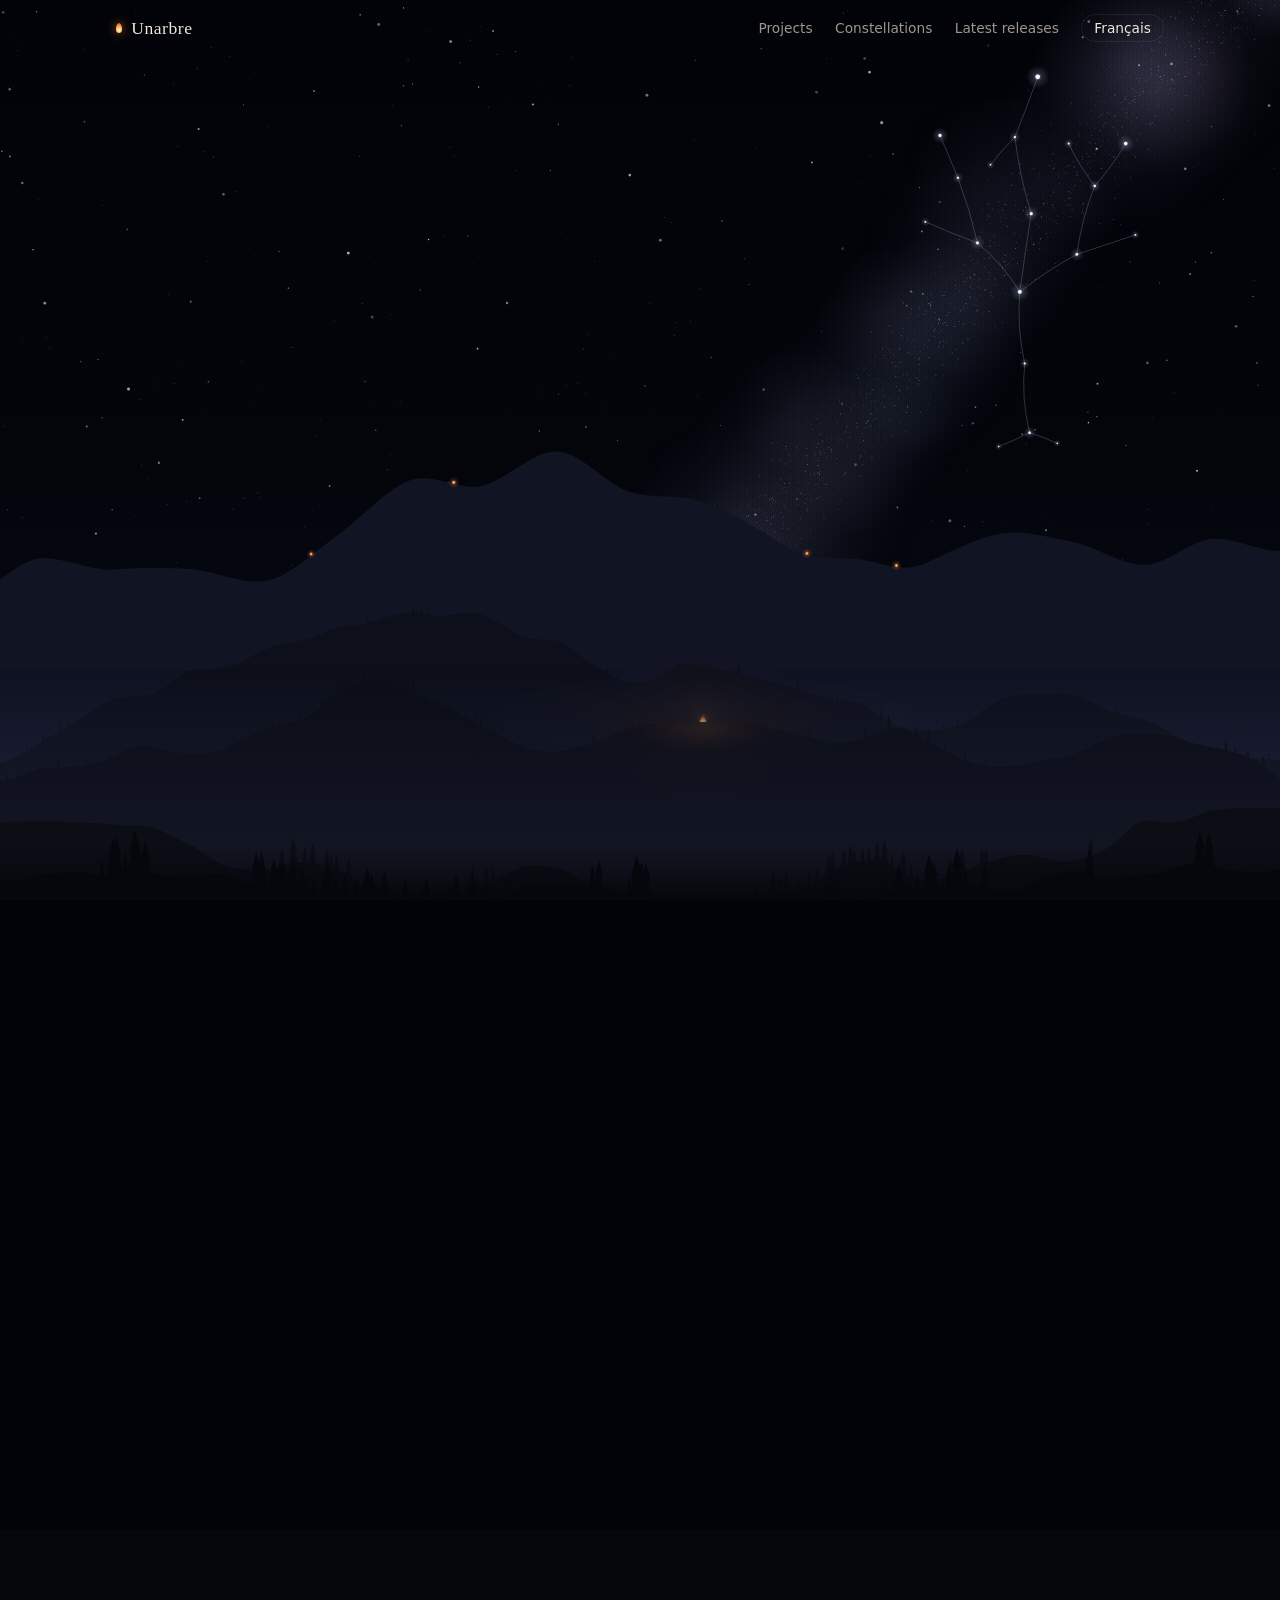
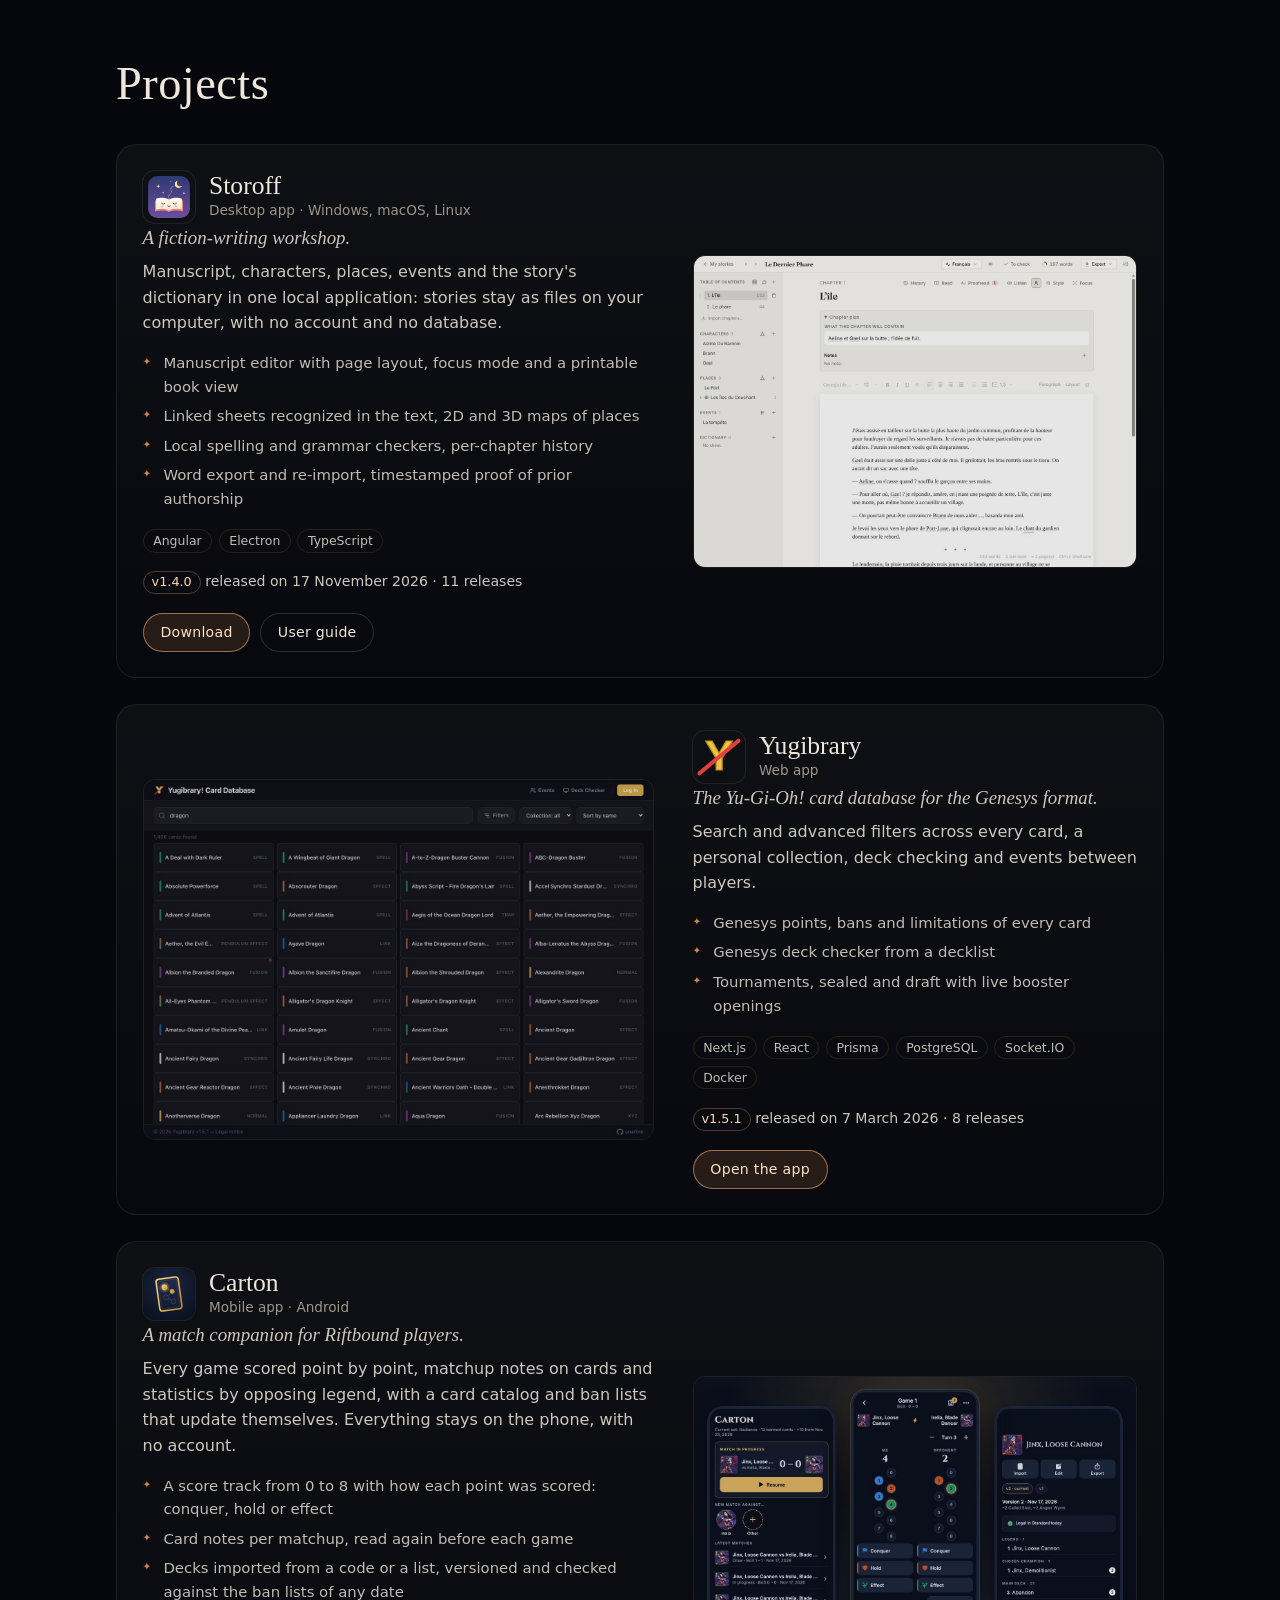
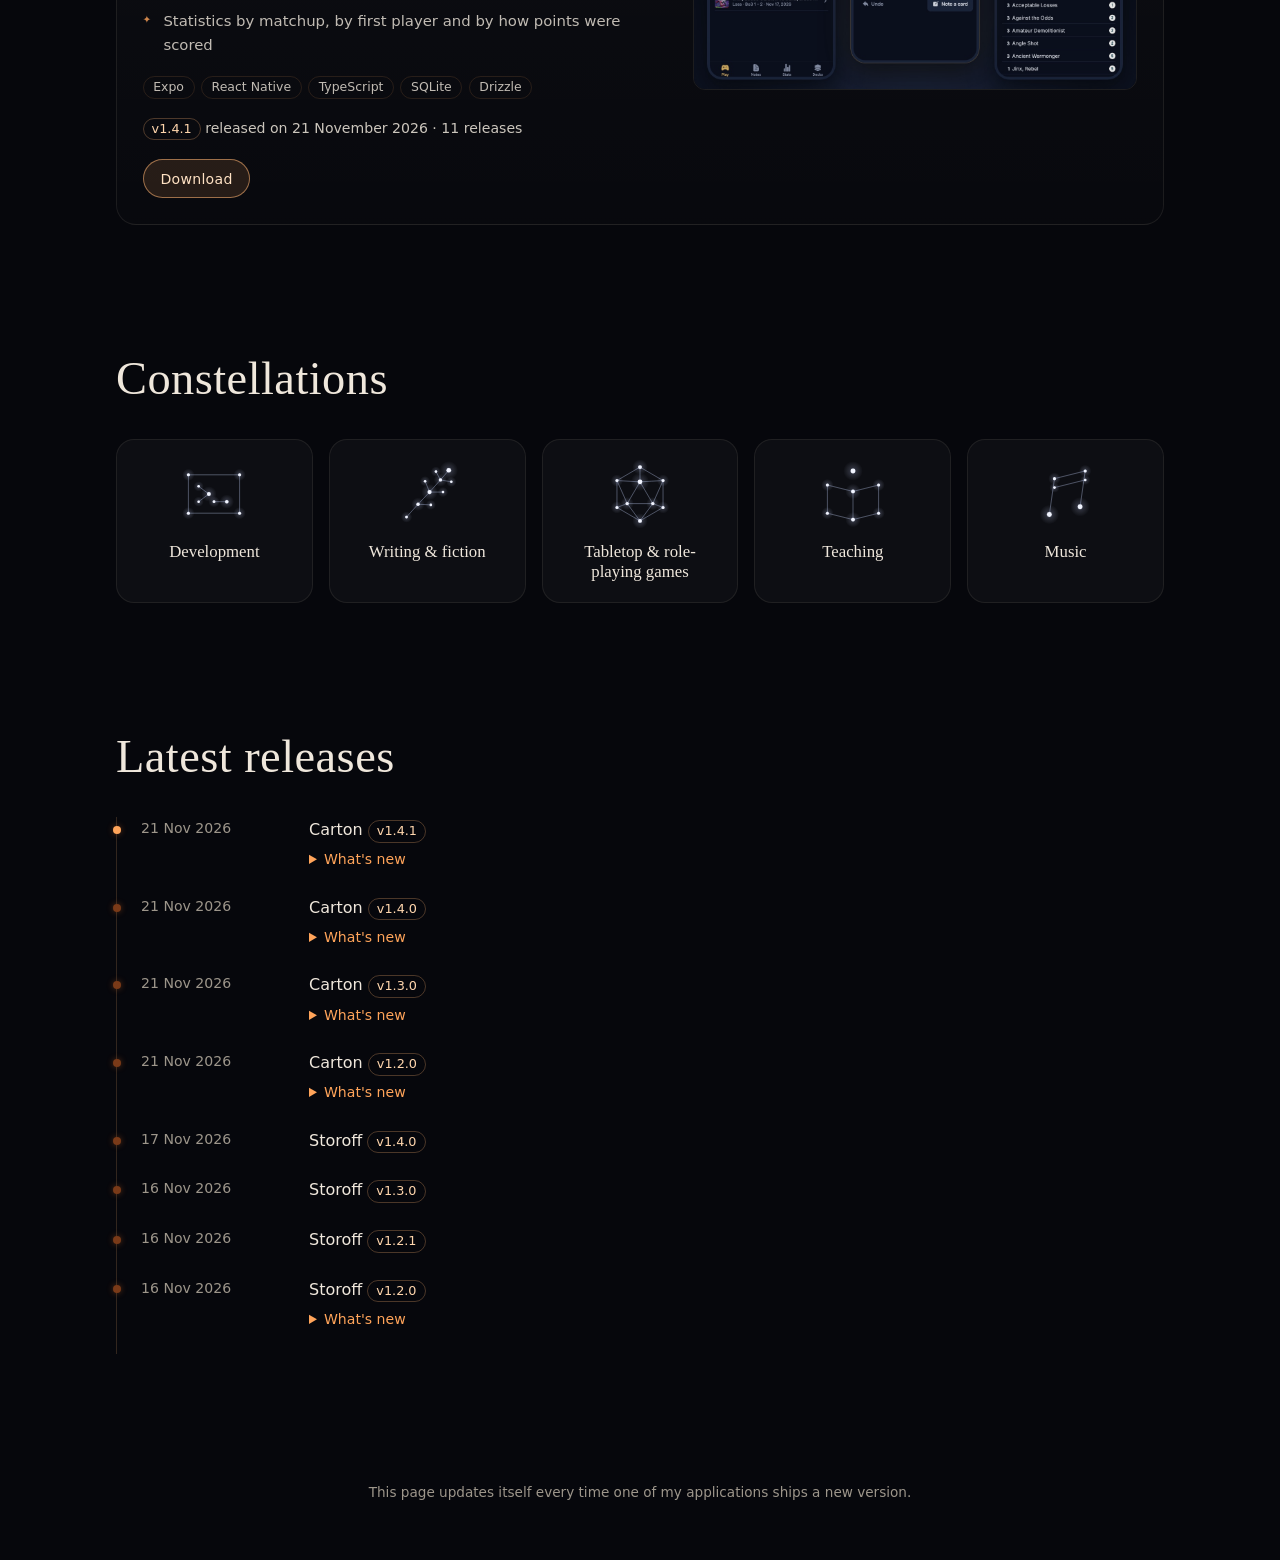
==== commit d949f999: "Update the site (Unarbre/carton v1.4.1)" ====
--- a/en/index.html
+++ b/en/index.html
@@ -34,7 +34,7 @@
   <meta name="twitter:title" content="Unarbre — Software developer · Storoff, Yugibrary, Carton">
   <meta name="twitter:description" content="Unarbre, software developer: Storoff (fiction writing), Yugibrary (Yu-Gi-Oh! Genesys cards), Carton (Riftbound companion). Projects, releases, passions.">
   <meta name="twitter:image" content="https://unarbre.github.io/assets/images/og-en.jpg">
-  <script type="application/ld+json">{"@context":"https://schema.org","@graph":[{"@type":"WebSite","@id":"https://unarbre.github.io/#website","url":"https://unarbre.github.io/","name":"Unarbre","inLanguage":["fr","en"],"publisher":{"@id":"https://unarbre.github.io/#person"}},{"@type":"ProfilePage","@id":"https://unarbre.github.io/en/#page","url":"https://unarbre.github.io/en/","name":"Unarbre — Software developer · Storoff, Yugibrary, Carton","description":"Unarbre, software developer: Storoff (fiction writing), Yugibrary (Yu-Gi-Oh! Genesys cards), Carton (Riftbound companion). Projects, releases, passions.","inLanguage":"en","isPartOf":{"@id":"https://unarbre.github.io/#website"},"mainEntity":{"@id":"https://unarbre.github.io/#person"},"dateModified":"2026-11-21T09:34:02.000Z","primaryImageOfPage":"https://unarbre.github.io/assets/images/og-en.jpg"},{"@type":"Person","@id":"https://unarbre.github.io/#person","name":"Unarbre","url":"https://unarbre.github.io/","jobTitle":"Software developer","description":"I design, build and ship, from desktop software to web apps.","sameAs":["https://github.com/Unarbre"],"knowsAbout":["Angular","Electron","TypeScript","Next.js","React","Prisma","PostgreSQL","Socket.IO","Docker","Expo","React Native","SQLite","Drizzle","Development","Writing & fiction","Tabletop & role-playing games","Teaching","Music"]},{"@type":"SoftwareApplication","@id":"https://unarbre.github.io/#storoff","name":"Storoff","description":"A fiction-writing workshop. Manuscript, characters, places, events and the story's dictionary in one local application: stories stay as files on your computer, with no account and no database.","url":"https://unarbre.github.io/storoff.github.io/","image":"https://unarbre.github.io/assets/images/storoff-en.jpg","screenshot":"https://unarbre.github.io/assets/images/storoff-en.jpg","applicationCategory":"DesignApplication","operatingSystem":"Windows, macOS, Linux","softwareVersion":"1.4.0","dateModified":"2026-11-17T06:25:10Z","datePublished":"2026-11-09T09:51:35Z","author":{"@id":"https://unarbre.github.io/#person"}},{"@type":"WebApplication","@id":"https://unarbre.github.io/#yugibrary","name":"Yugibrary","description":"The Yu-Gi-Oh! card database for the Genesys format. Search and advanced filters across every card, a personal collection, deck checking and events between players.","url":"https://yugibrary-evo.flatemars.com/","image":"https://unarbre.github.io/assets/images/yugibrary.jpg","screenshot":"https://unarbre.github.io/assets/images/yugibrary.jpg","applicationCategory":"ReferenceApplication","operatingSystem":"Web","softwareVersion":"1.5.1","dateModified":"2026-03-07T13:46:36Z","datePublished":"2026-02-24T21:08:03Z","author":{"@id":"https://unarbre.github.io/#person"}},{"@type":"SoftwareApplication","@id":"https://unarbre.github.io/#carton","name":"Carton","description":"A match companion for Riftbound players. Every game scored point by point, matchup notes on cards and statistics by opposing legend, with a card catalog and ban lists that update themselves. Everything stays on the phone, with no account.","url":"https://unarbre.github.io/carton.github.io/","image":"https://unarbre.github.io/assets/images/carton-en.jpg","screenshot":"https://unarbre.github.io/assets/images/carton-en.jpg","applicationCategory":"GameApplication","operatingSystem":"Android","softwareVersion":"1.4.0","dateModified":"2026-11-21T09:34:02Z","datePublished":"2026-11-17T08:10:35Z","author":{"@id":"https://unarbre.github.io/#person"}}]}</script>
+  <script type="application/ld+json">{"@context":"https://schema.org","@graph":[{"@type":"WebSite","@id":"https://unarbre.github.io/#website","url":"https://unarbre.github.io/","name":"Unarbre","inLanguage":["fr","en"],"publisher":{"@id":"https://unarbre.github.io/#person"}},{"@type":"ProfilePage","@id":"https://unarbre.github.io/en/#page","url":"https://unarbre.github.io/en/","name":"Unarbre — Software developer · Storoff, Yugibrary, Carton","description":"Unarbre, software developer: Storoff (fiction writing), Yugibrary (Yu-Gi-Oh! Genesys cards), Carton (Riftbound companion). Projects, releases, passions.","inLanguage":"en","isPartOf":{"@id":"https://unarbre.github.io/#website"},"mainEntity":{"@id":"https://unarbre.github.io/#person"},"dateModified":"2026-11-21T10:02:03.000Z","primaryImageOfPage":"https://unarbre.github.io/assets/images/og-en.jpg"},{"@type":"Person","@id":"https://unarbre.github.io/#person","name":"Unarbre","url":"https://unarbre.github.io/","jobTitle":"Software developer","description":"I design, build and ship, from desktop software to web apps.","sameAs":["https://github.com/Unarbre"],"knowsAbout":["Angular","Electron","TypeScript","Next.js","React","Prisma","PostgreSQL","Socket.IO","Docker","Expo","React Native","SQLite","Drizzle","Development","Writing & fiction","Tabletop & role-playing games","Teaching","Music"]},{"@type":"SoftwareApplication","@id":"https://unarbre.github.io/#storoff","name":"Storoff","description":"A fiction-writing workshop. Manuscript, characters, places, events and the story's dictionary in one local application: stories stay as files on your computer, with no account and no database.","url":"https://unarbre.github.io/storoff.github.io/","image":"https://unarbre.github.io/assets/images/storoff-en.jpg","screenshot":"https://unarbre.github.io/assets/images/storoff-en.jpg","applicationCategory":"DesignApplication","operatingSystem":"Windows, macOS, Linux","softwareVersion":"1.4.0","dateModified":"2026-11-17T06:25:10Z","datePublished":"2026-11-09T09:51:35Z","author":{"@id":"https://unarbre.github.io/#person"}},{"@type":"WebApplication","@id":"https://unarbre.github.io/#yugibrary","name":"Yugibrary","description":"The Yu-Gi-Oh! card database for the Genesys format. Search and advanced filters across every card, a personal collection, deck checking and events between players.","url":"https://yugibrary-evo.flatemars.com/","image":"https://unarbre.github.io/assets/images/yugibrary.jpg","screenshot":"https://unarbre.github.io/assets/images/yugibrary.jpg","applicationCategory":"ReferenceApplication","operatingSystem":"Web","softwareVersion":"1.5.1","dateModified":"2026-03-07T13:46:36Z","datePublished":"2026-02-24T21:08:03Z","author":{"@id":"https://unarbre.github.io/#person"}},{"@type":"SoftwareApplication","@id":"https://unarbre.github.io/#carton","name":"Carton","description":"A match companion for Riftbound players. Every game scored point by point, matchup notes on cards and statistics by opposing legend, with a card catalog and ban lists that update themselves. Everything stays on the phone, with no account.","url":"https://unarbre.github.io/carton.github.io/","image":"https://unarbre.github.io/assets/images/carton-en.jpg","screenshot":"https://unarbre.github.io/assets/images/carton-en.jpg","applicationCategory":"GameApplication","operatingSystem":"Android","softwareVersion":"1.4.1","dateModified":"2026-11-21T10:02:03Z","datePublished":"2026-11-17T08:10:35Z","author":{"@id":"https://unarbre.github.io/#person"}}]}</script>
   <link rel="icon" href="../assets/favicon.svg" type="image/svg+xml">
   <link rel="stylesheet" href="../assets/style.css?v=98b8dc6f63">
   <script src="../assets/night.js?v=98b8dc6f63" defer></script>
@@ -72,7 +72,7 @@
           <p class="eyebrow">Software developer</p>
           <h1 class="name" aria-label="Unarbre"><span aria-hidden="true" style="--i:0">U</span><span aria-hidden="true" style="--i:1">n</span><span aria-hidden="true" style="--i:2">a</span><span aria-hidden="true" style="--i:3">r</span><span aria-hidden="true" style="--i:4">b</span><span aria-hidden="true" style="--i:5">r</span><span aria-hidden="true" style="--i:6">e</span></h1>
           <p class="intro">I design, build and ship, from desktop software to web apps.</p>
-          <p class="stats">3 applications · 29 releases shipped</p>
+          <p class="stats">3 applications · 30 releases shipped</p>
           <div class="actions">
             <a class="button" href="https://github.com/Unarbre">GitHub</a>
           </div>
@@ -176,7 +176,7 @@
             <li>SQLite</li>
             <li>Drizzle</li>
           </ul>
-          <p class="release"><span class="badge">v1.4.0</span> released on 21 November 2026 · 10 releases</p>
+          <p class="release"><span class="badge">v1.4.1</span> released on 21 November 2026 · 11 releases</p>
           <div class="actions">
             <a class="button primary" href="https://unarbre.github.io/carton.github.io/">Download</a>
           </div>
@@ -218,6 +218,17 @@
       </div>
       <ol class="timeline">
         <li data-reveal>
+          <time datetime="2026-11-21T10:02:03Z">21 Nov 2026</time>
+          <div>
+            <p class="timeline-title"><a href="#carton">Carton</a> <span class="badge">v1.4.1</span></p>
+          <details>
+            <summary>What's new</summary>
+            <div class="notes"><p class="notes-heading">Nouveautés</p>
+<ul><li><strong>Onglet VS</strong> : tous les matchups apparaissent dès qu'il y a eu un match, une note ou un plan de side (avant, il fallait une note).</li><li><strong>Préparer une matchup</strong> ouvre maintenant la page du matchup : noter une carte, « À quoi s'attendre », plans de side.</li><li><strong>Duel</strong> : un jet de dé pour savoir qui commence, et plus de plans de side dans le panneau de notes.</li><li><strong>Accueil</strong> : le bouton « + Autre » passe en premier dans « Nouvelle partie contre… ».</li><li><strong>Plans de side</strong> : un nom par défaut est proposé, l'enregistrement n'est plus bloqué sans nom.</li><li><strong>Catalogue</strong> : 14 cartes de Radiance avaient un mauvais domaine (dont Bilgewater Tracker et The Good Stuff), elles sont corrigées.</li></ul></div>
+          </details>
+          </div>
+        </li>
+        <li data-reveal>
           <time datetime="2026-11-21T09:34:02Z">21 Nov 2026</time>
           <div>
             <p class="timeline-title"><a href="#carton">Carton</a> <span class="badge">v1.4.0</span></p>
@@ -252,12 +263,6 @@
 <p class="notes-heading">Corrections</p>
 <ul><li>Kennen et Ziggs apparaissaient sous le nom « Yordle » ; leur règle de champion choisi est corrigée.</li></ul></div>
           </details>
-          </div>
-        </li>
-        <li data-reveal>
-          <time datetime="2026-11-18T14:18:57Z">18 Nov 2026</time>
-          <div>
-            <p class="timeline-title"><a href="#carton">Carton</a> <span class="badge">v1.1.0</span></p>
           </div>
         </li>
         <li data-reveal>
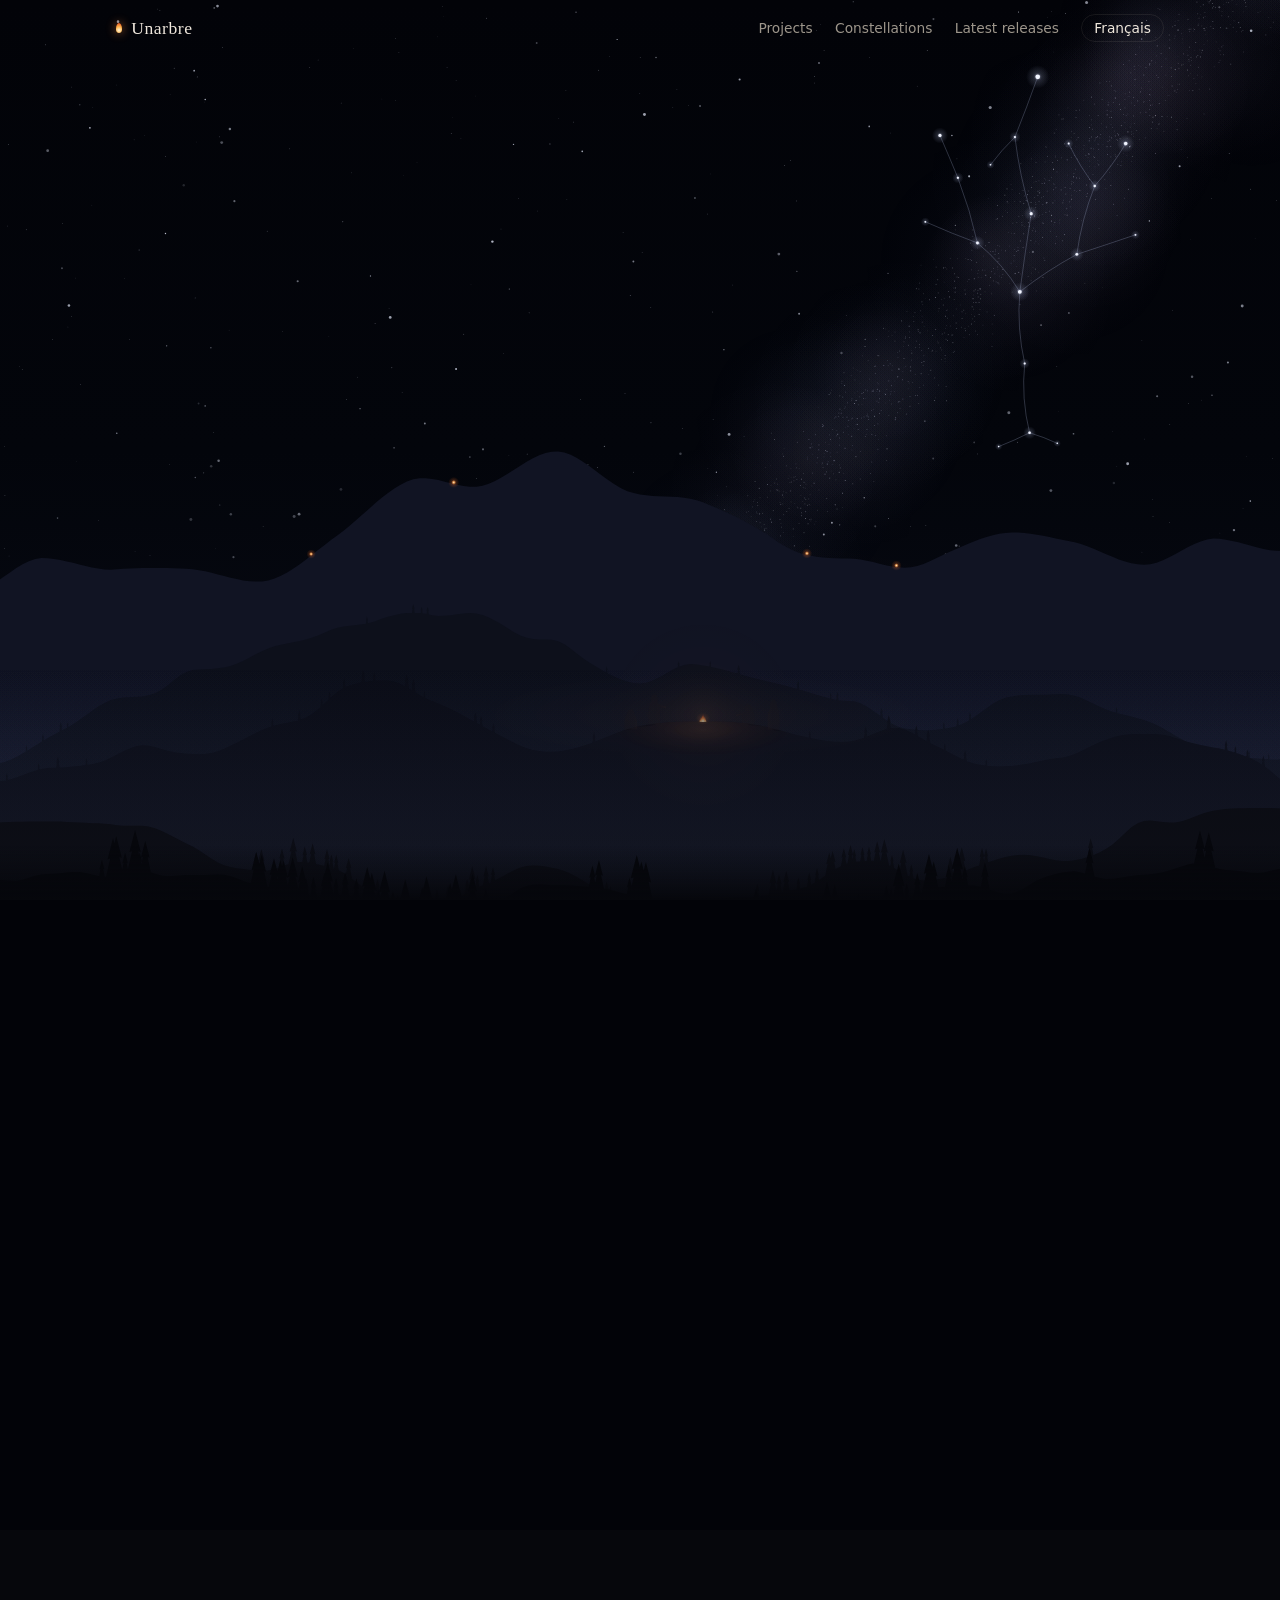
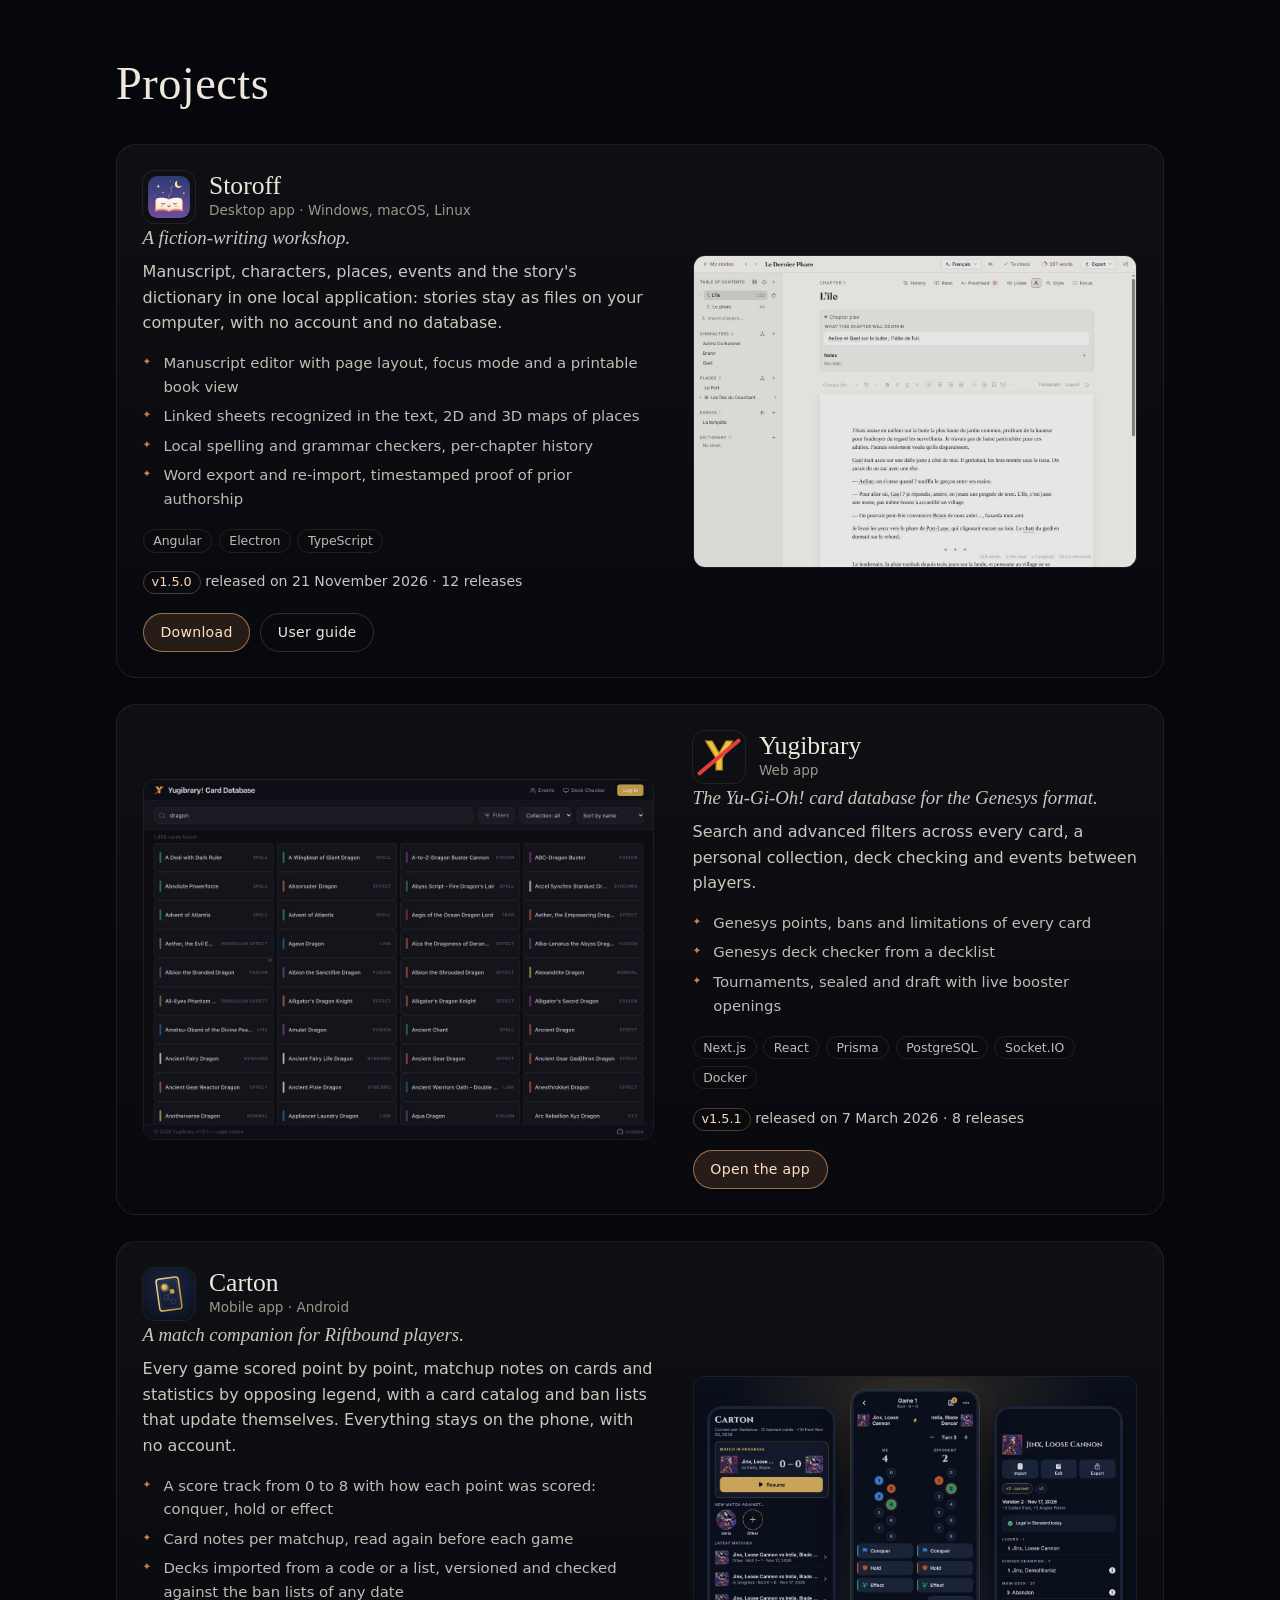
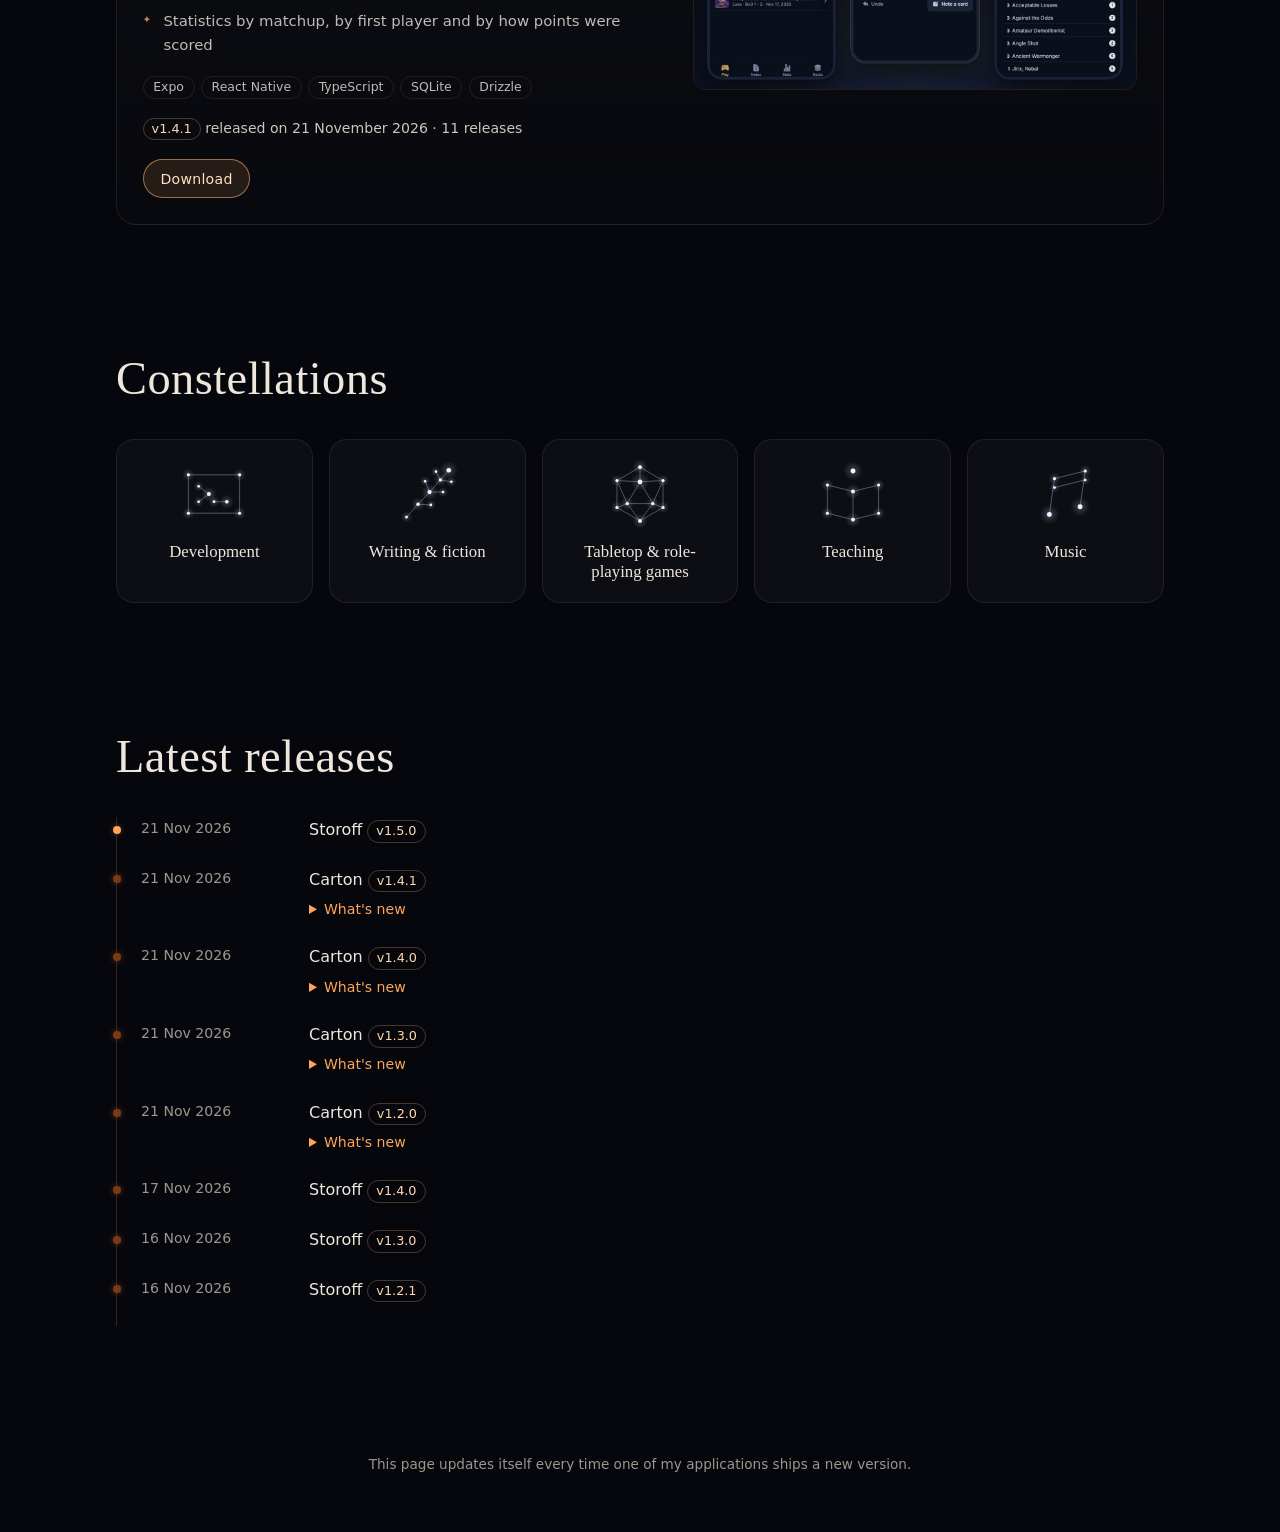
==== commit c08e37f9: "Update the site (Unarbre/storoff 1.5.0)" ====
--- a/en/index.html
+++ b/en/index.html
@@ -34,7 +34,7 @@
   <meta name="twitter:title" content="Unarbre — Software developer · Storoff, Yugibrary, Carton">
   <meta name="twitter:description" content="Unarbre, software developer: Storoff (fiction writing), Yugibrary (Yu-Gi-Oh! Genesys cards), Carton (Riftbound companion). Projects, releases, passions.">
   <meta name="twitter:image" content="https://unarbre.github.io/assets/images/og-en.jpg">
-  <script type="application/ld+json">{"@context":"https://schema.org","@graph":[{"@type":"WebSite","@id":"https://unarbre.github.io/#website","url":"https://unarbre.github.io/","name":"Unarbre","inLanguage":["fr","en"],"publisher":{"@id":"https://unarbre.github.io/#person"}},{"@type":"ProfilePage","@id":"https://unarbre.github.io/en/#page","url":"https://unarbre.github.io/en/","name":"Unarbre — Software developer · Storoff, Yugibrary, Carton","description":"Unarbre, software developer: Storoff (fiction writing), Yugibrary (Yu-Gi-Oh! Genesys cards), Carton (Riftbound companion). Projects, releases, passions.","inLanguage":"en","isPartOf":{"@id":"https://unarbre.github.io/#website"},"mainEntity":{"@id":"https://unarbre.github.io/#person"},"dateModified":"2026-11-21T10:02:03.000Z","primaryImageOfPage":"https://unarbre.github.io/assets/images/og-en.jpg"},{"@type":"Person","@id":"https://unarbre.github.io/#person","name":"Unarbre","url":"https://unarbre.github.io/","jobTitle":"Software developer","description":"I design, build and ship, from desktop software to web apps.","sameAs":["https://github.com/Unarbre"],"knowsAbout":["Angular","Electron","TypeScript","Next.js","React","Prisma","PostgreSQL","Socket.IO","Docker","Expo","React Native","SQLite","Drizzle","Development","Writing & fiction","Tabletop & role-playing games","Teaching","Music"]},{"@type":"SoftwareApplication","@id":"https://unarbre.github.io/#storoff","name":"Storoff","description":"A fiction-writing workshop. Manuscript, characters, places, events and the story's dictionary in one local application: stories stay as files on your computer, with no account and no database.","url":"https://unarbre.github.io/storoff.github.io/","image":"https://unarbre.github.io/assets/images/storoff-en.jpg","screenshot":"https://unarbre.github.io/assets/images/storoff-en.jpg","applicationCategory":"DesignApplication","operatingSystem":"Windows, macOS, Linux","softwareVersion":"1.4.0","dateModified":"2026-11-17T06:25:10Z","datePublished":"2026-11-09T09:51:35Z","author":{"@id":"https://unarbre.github.io/#person"}},{"@type":"WebApplication","@id":"https://unarbre.github.io/#yugibrary","name":"Yugibrary","description":"The Yu-Gi-Oh! card database for the Genesys format. Search and advanced filters across every card, a personal collection, deck checking and events between players.","url":"https://yugibrary-evo.flatemars.com/","image":"https://unarbre.github.io/assets/images/yugibrary.jpg","screenshot":"https://unarbre.github.io/assets/images/yugibrary.jpg","applicationCategory":"ReferenceApplication","operatingSystem":"Web","softwareVersion":"1.5.1","dateModified":"2026-03-07T13:46:36Z","datePublished":"2026-02-24T21:08:03Z","author":{"@id":"https://unarbre.github.io/#person"}},{"@type":"SoftwareApplication","@id":"https://unarbre.github.io/#carton","name":"Carton","description":"A match companion for Riftbound players. Every game scored point by point, matchup notes on cards and statistics by opposing legend, with a card catalog and ban lists that update themselves. Everything stays on the phone, with no account.","url":"https://unarbre.github.io/carton.github.io/","image":"https://unarbre.github.io/assets/images/carton-en.jpg","screenshot":"https://unarbre.github.io/assets/images/carton-en.jpg","applicationCategory":"GameApplication","operatingSystem":"Android","softwareVersion":"1.4.1","dateModified":"2026-11-21T10:02:03Z","datePublished":"2026-11-17T08:10:35Z","author":{"@id":"https://unarbre.github.io/#person"}}]}</script>
+  <script type="application/ld+json">{"@context":"https://schema.org","@graph":[{"@type":"WebSite","@id":"https://unarbre.github.io/#website","url":"https://unarbre.github.io/","name":"Unarbre","inLanguage":["fr","en"],"publisher":{"@id":"https://unarbre.github.io/#person"}},{"@type":"ProfilePage","@id":"https://unarbre.github.io/en/#page","url":"https://unarbre.github.io/en/","name":"Unarbre — Software developer · Storoff, Yugibrary, Carton","description":"Unarbre, software developer: Storoff (fiction writing), Yugibrary (Yu-Gi-Oh! Genesys cards), Carton (Riftbound companion). Projects, releases, passions.","inLanguage":"en","isPartOf":{"@id":"https://unarbre.github.io/#website"},"mainEntity":{"@id":"https://unarbre.github.io/#person"},"dateModified":"2026-11-21T12:47:31.000Z","primaryImageOfPage":"https://unarbre.github.io/assets/images/og-en.jpg"},{"@type":"Person","@id":"https://unarbre.github.io/#person","name":"Unarbre","url":"https://unarbre.github.io/","jobTitle":"Software developer","description":"I design, build and ship, from desktop software to web apps.","sameAs":["https://github.com/Unarbre"],"knowsAbout":["Angular","Electron","TypeScript","Next.js","React","Prisma","PostgreSQL","Socket.IO","Docker","Expo","React Native","SQLite","Drizzle","Development","Writing & fiction","Tabletop & role-playing games","Teaching","Music"]},{"@type":"SoftwareApplication","@id":"https://unarbre.github.io/#storoff","name":"Storoff","description":"A fiction-writing workshop. Manuscript, characters, places, events and the story's dictionary in one local application: stories stay as files on your computer, with no account and no database.","url":"https://unarbre.github.io/storoff.github.io/","image":"https://unarbre.github.io/assets/images/storoff-en.jpg","screenshot":"https://unarbre.github.io/assets/images/storoff-en.jpg","applicationCategory":"DesignApplication","operatingSystem":"Windows, macOS, Linux","softwareVersion":"1.5.0","dateModified":"2026-11-21T12:47:31Z","datePublished":"2026-11-09T09:51:35Z","author":{"@id":"https://unarbre.github.io/#person"}},{"@type":"WebApplication","@id":"https://unarbre.github.io/#yugibrary","name":"Yugibrary","description":"The Yu-Gi-Oh! card database for the Genesys format. Search and advanced filters across every card, a personal collection, deck checking and events between players.","url":"https://yugibrary-evo.flatemars.com/","image":"https://unarbre.github.io/assets/images/yugibrary.jpg","screenshot":"https://unarbre.github.io/assets/images/yugibrary.jpg","applicationCategory":"ReferenceApplication","operatingSystem":"Web","softwareVersion":"1.5.1","dateModified":"2026-03-07T13:46:36Z","datePublished":"2026-02-24T21:08:03Z","author":{"@id":"https://unarbre.github.io/#person"}},{"@type":"SoftwareApplication","@id":"https://unarbre.github.io/#carton","name":"Carton","description":"A match companion for Riftbound players. Every game scored point by point, matchup notes on cards and statistics by opposing legend, with a card catalog and ban lists that update themselves. Everything stays on the phone, with no account.","url":"https://unarbre.github.io/carton.github.io/","image":"https://unarbre.github.io/assets/images/carton-en.jpg","screenshot":"https://unarbre.github.io/assets/images/carton-en.jpg","applicationCategory":"GameApplication","operatingSystem":"Android","softwareVersion":"1.4.1","dateModified":"2026-11-21T10:02:03Z","datePublished":"2026-11-17T08:10:35Z","author":{"@id":"https://unarbre.github.io/#person"}}]}</script>
   <link rel="icon" href="../assets/favicon.svg" type="image/svg+xml">
   <link rel="stylesheet" href="../assets/style.css?v=98b8dc6f63">
   <script src="../assets/night.js?v=98b8dc6f63" defer></script>
@@ -72,7 +72,7 @@
           <p class="eyebrow">Software developer</p>
           <h1 class="name" aria-label="Unarbre"><span aria-hidden="true" style="--i:0">U</span><span aria-hidden="true" style="--i:1">n</span><span aria-hidden="true" style="--i:2">a</span><span aria-hidden="true" style="--i:3">r</span><span aria-hidden="true" style="--i:4">b</span><span aria-hidden="true" style="--i:5">r</span><span aria-hidden="true" style="--i:6">e</span></h1>
           <p class="intro">I design, build and ship, from desktop software to web apps.</p>
-          <p class="stats">3 applications · 30 releases shipped</p>
+          <p class="stats">3 applications · 31 releases shipped</p>
           <div class="actions">
             <a class="button" href="https://github.com/Unarbre">GitHub</a>
           </div>
@@ -109,7 +109,7 @@
             <li>Electron</li>
             <li>TypeScript</li>
           </ul>
-          <p class="release"><span class="badge">v1.4.0</span> released on 17 November 2026 · 11 releases</p>
+          <p class="release"><span class="badge">v1.5.0</span> released on 21 November 2026 · 12 releases</p>
           <div class="actions">
             <a class="button primary" href="https://unarbre.github.io/storoff.github.io/">Download</a>
             <a class="button" href="https://unarbre.github.io/storoff.github.io/guide/en.html">User guide</a>
@@ -218,6 +218,12 @@
       </div>
       <ol class="timeline">
         <li data-reveal>
+          <time datetime="2026-11-21T12:47:31Z">21 Nov 2026</time>
+          <div>
+            <p class="timeline-title"><a href="#storoff">Storoff</a> <span class="badge">v1.5.0</span></p>
+          </div>
+        </li>
+        <li data-reveal>
           <time datetime="2026-11-21T10:02:03Z">21 Nov 2026</time>
           <div>
             <p class="timeline-title"><a href="#carton">Carton</a> <span class="badge">v1.4.1</span></p>
@@ -283,19 +289,6 @@
             <p class="timeline-title"><a href="#storoff">Storoff</a> <span class="badge">v1.2.1</span></p>
           </div>
         </li>
-        <li data-reveal>
-          <time datetime="2026-11-16T13:46:14Z">16 Nov 2026</time>
-          <div>
-            <p class="timeline-title"><a href="#storoff">Storoff</a> <span class="badge">v1.2.0</span></p>
-          <details>
-            <summary>What's new</summary>
-            <div class="notes"><p>Nouveautés</p>
-<ul><li>Word : exportez le manuscrit en .docx (chapitres, titres, mise en forme et style du manuscrit conservés) et importez un document Word comme nouvelle histoire.</li><li>Réimport Word : un document exporté puis retravaillé dans Word revient dans son histoire. Storoff montre ce qui a changé (texte mot à mot, mise en forme, titres, chapitres ajoutés, retirés ou déplacés) et vous acceptez ou refusez chaque changement. Chaque chapitre modifié garde son ancienne version dans l'historique.</li><li>Preuve d'antériorité : Exporter › Preuve d'antériorité… crée un dossier daté (manuscrit, histoire complète, empreintes numériques) horodaté par OpenTimestamps. Seule l'empreinte quitte l'ordinateur, jamais le texte.</li><li>Conditions d'utilisation : présentées au premier démarrage, à relire dans les Paramètres.</li></ul>
-<p>Améliorations</p>
-<ul><li>Lecture plus robuste des histoires et de l'historique (un fichier abîmé ne bloque plus la liste).</li><li>Guide d'utilisation mis à jour, en français et en anglais.</li></ul></div>
-          </details>
-          </div>
-        </li>
       </ol>
     </section>
   </main>
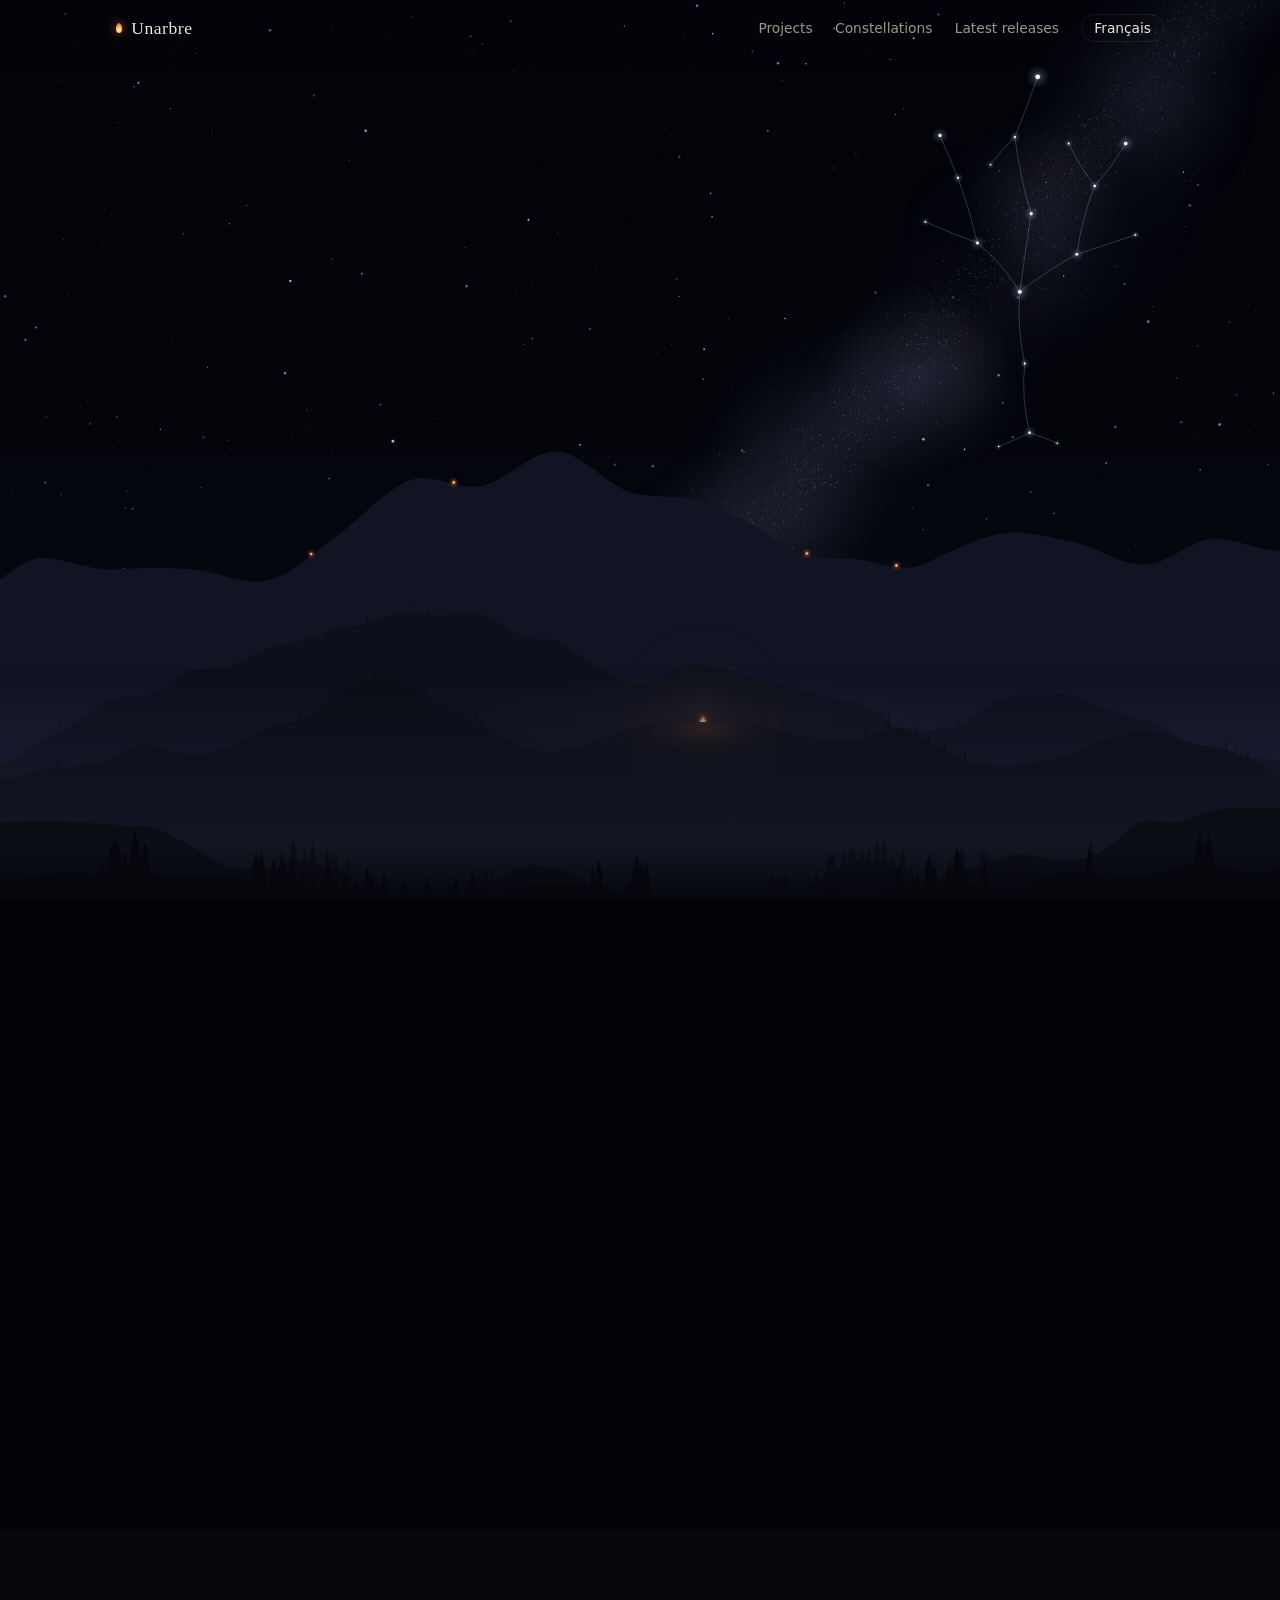
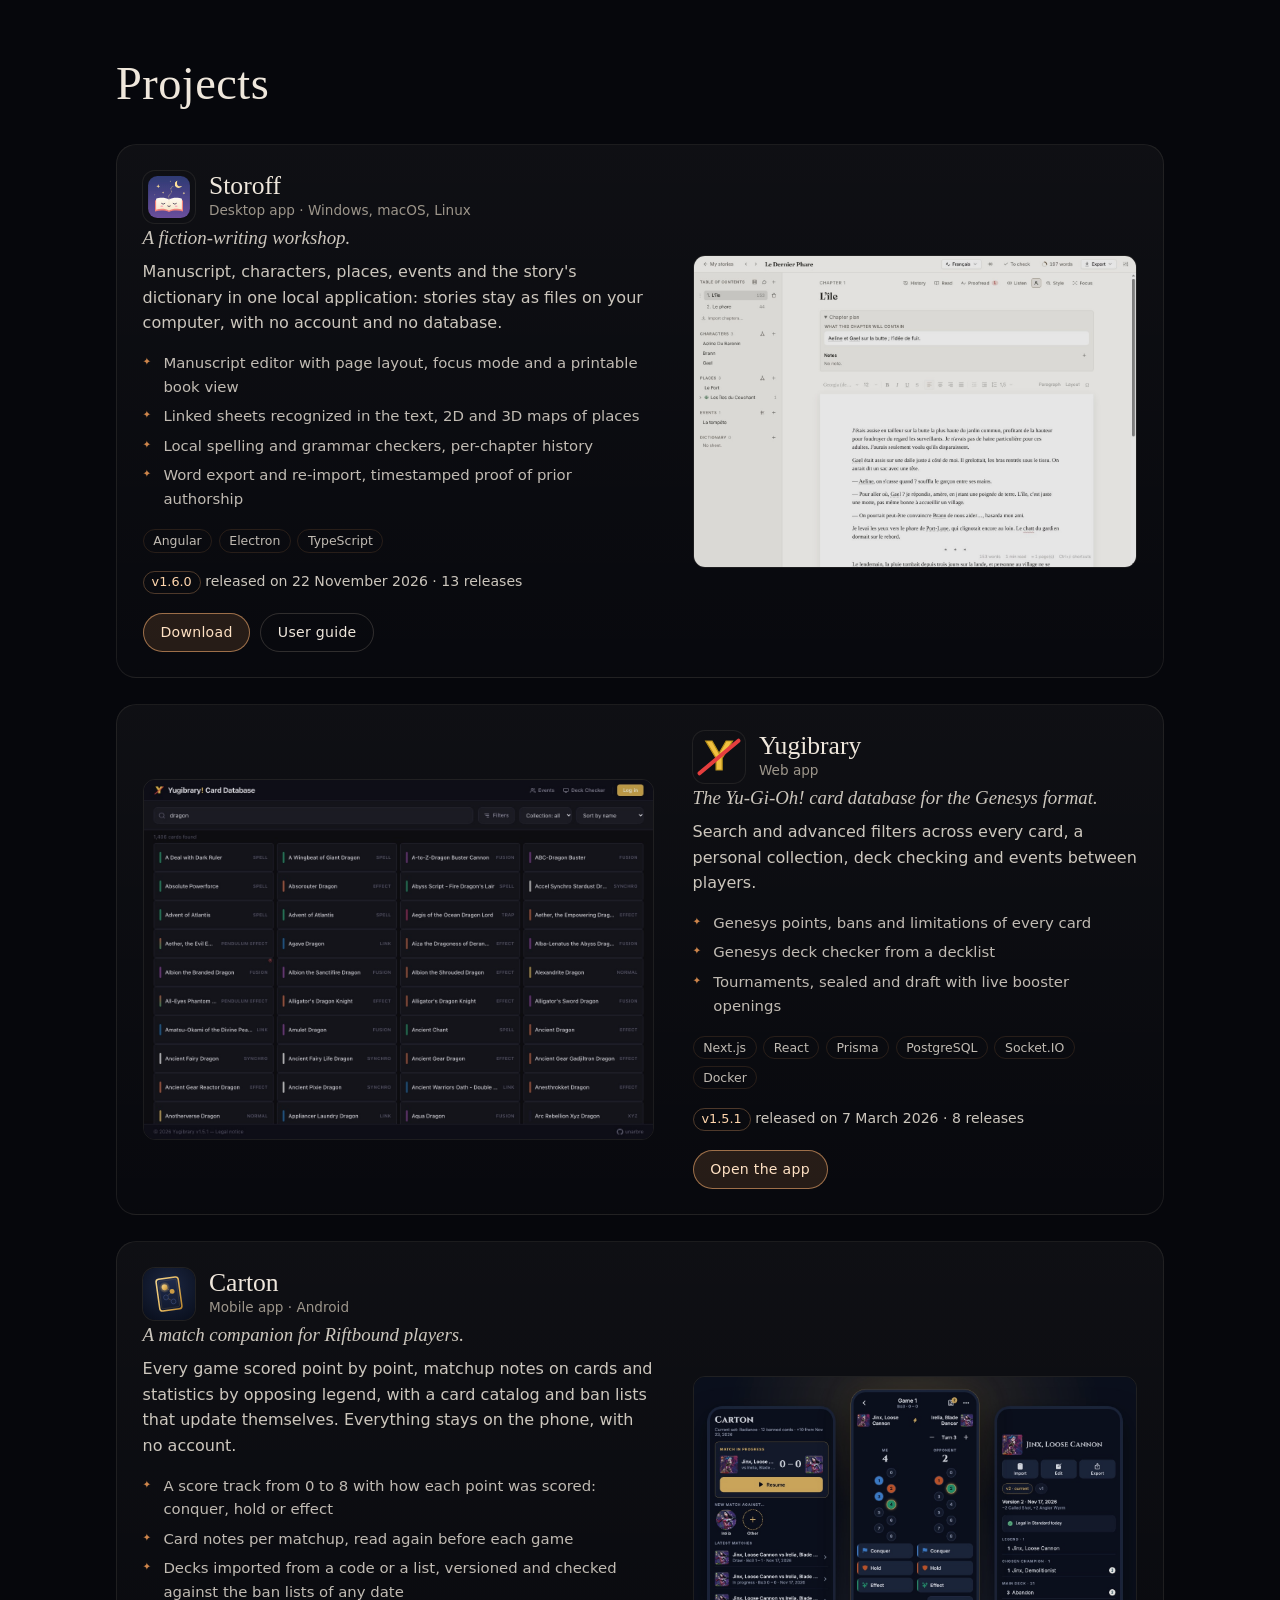
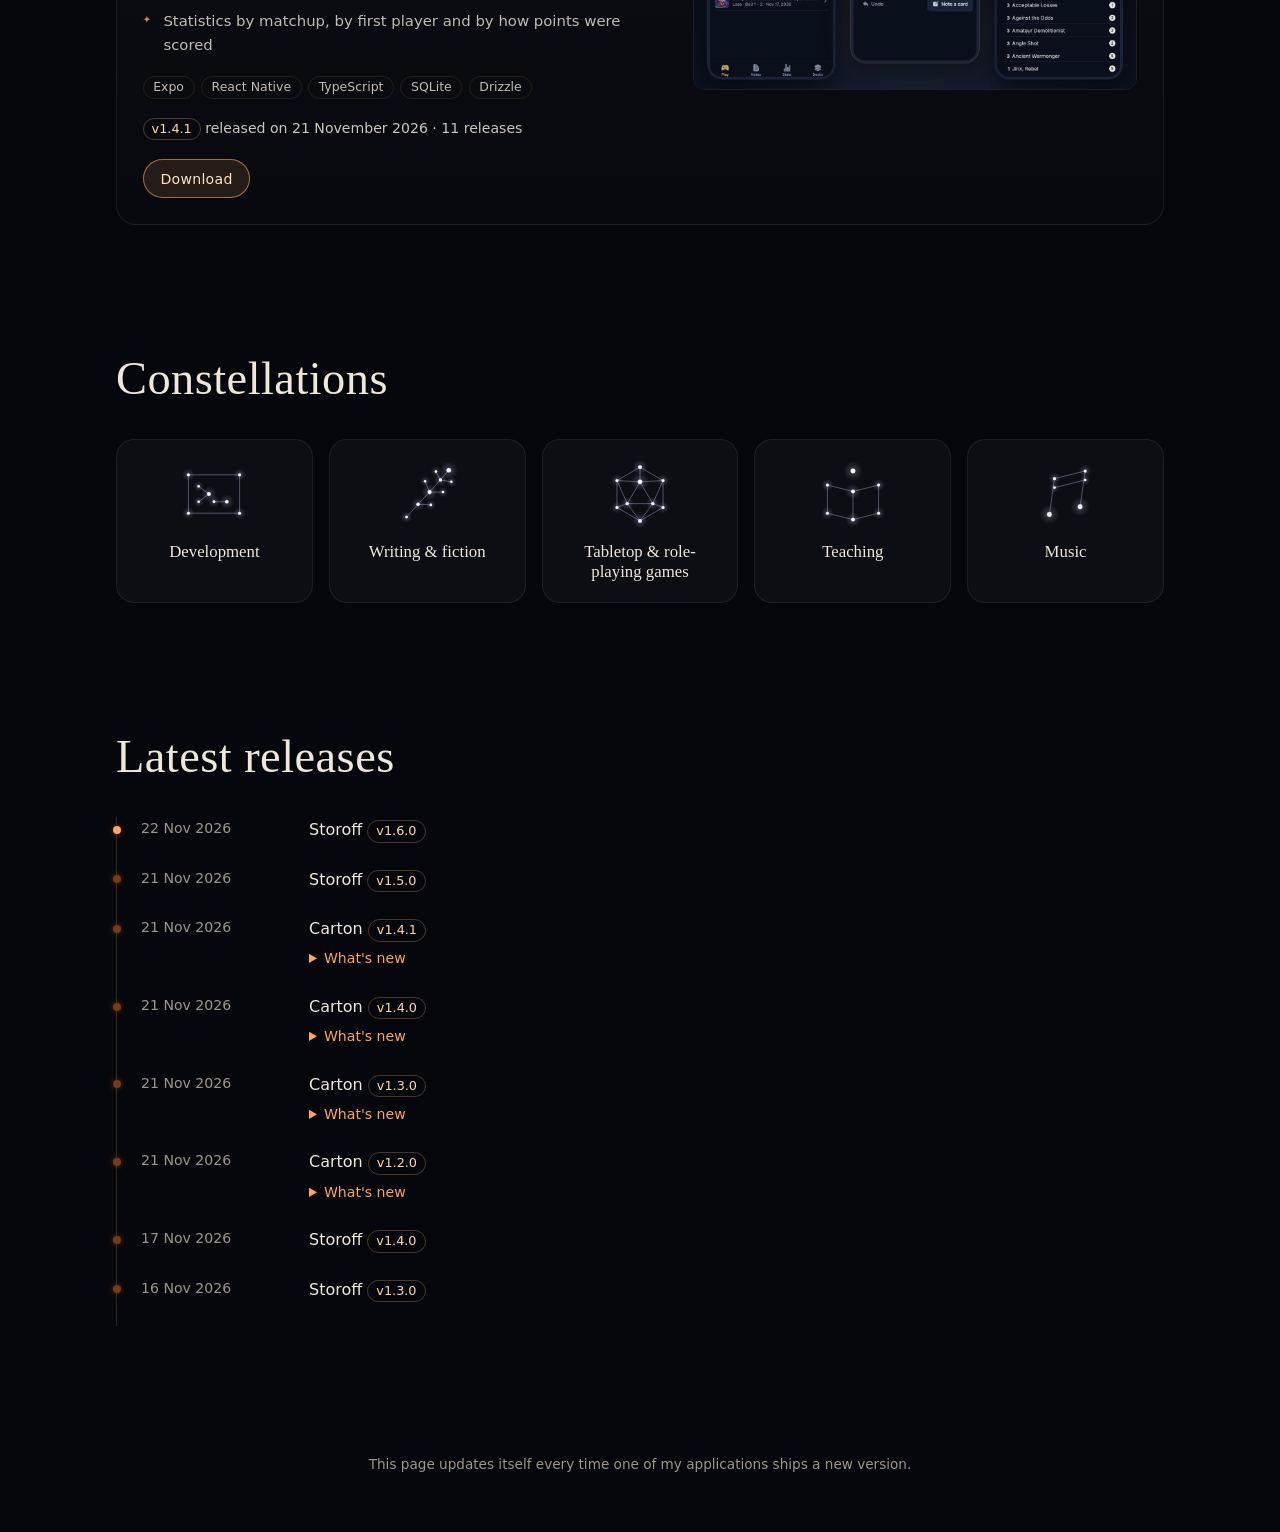
==== commit a37ffbef: "Update the site (Unarbre/storoff 1.6.0)" ====
--- a/en/index.html
+++ b/en/index.html
@@ -34,7 +34,7 @@
   <meta name="twitter:title" content="Unarbre — Software developer · Storoff, Yugibrary, Carton">
   <meta name="twitter:description" content="Unarbre, software developer: Storoff (fiction writing), Yugibrary (Yu-Gi-Oh! Genesys cards), Carton (Riftbound companion). Projects, releases, passions.">
   <meta name="twitter:image" content="https://unarbre.github.io/assets/images/og-en.jpg">
-  <script type="application/ld+json">{"@context":"https://schema.org","@graph":[{"@type":"WebSite","@id":"https://unarbre.github.io/#website","url":"https://unarbre.github.io/","name":"Unarbre","inLanguage":["fr","en"],"publisher":{"@id":"https://unarbre.github.io/#person"}},{"@type":"ProfilePage","@id":"https://unarbre.github.io/en/#page","url":"https://unarbre.github.io/en/","name":"Unarbre — Software developer · Storoff, Yugibrary, Carton","description":"Unarbre, software developer: Storoff (fiction writing), Yugibrary (Yu-Gi-Oh! Genesys cards), Carton (Riftbound companion). Projects, releases, passions.","inLanguage":"en","isPartOf":{"@id":"https://unarbre.github.io/#website"},"mainEntity":{"@id":"https://unarbre.github.io/#person"},"dateModified":"2026-11-21T12:47:31.000Z","primaryImageOfPage":"https://unarbre.github.io/assets/images/og-en.jpg"},{"@type":"Person","@id":"https://unarbre.github.io/#person","name":"Unarbre","url":"https://unarbre.github.io/","jobTitle":"Software developer","description":"I design, build and ship, from desktop software to web apps.","sameAs":["https://github.com/Unarbre"],"knowsAbout":["Angular","Electron","TypeScript","Next.js","React","Prisma","PostgreSQL","Socket.IO","Docker","Expo","React Native","SQLite","Drizzle","Development","Writing & fiction","Tabletop & role-playing games","Teaching","Music"]},{"@type":"SoftwareApplication","@id":"https://unarbre.github.io/#storoff","name":"Storoff","description":"A fiction-writing workshop. Manuscript, characters, places, events and the story's dictionary in one local application: stories stay as files on your computer, with no account and no database.","url":"https://unarbre.github.io/storoff.github.io/","image":"https://unarbre.github.io/assets/images/storoff-en.jpg","screenshot":"https://unarbre.github.io/assets/images/storoff-en.jpg","applicationCategory":"DesignApplication","operatingSystem":"Windows, macOS, Linux","softwareVersion":"1.5.0","dateModified":"2026-11-21T12:47:31Z","datePublished":"2026-11-09T09:51:35Z","author":{"@id":"https://unarbre.github.io/#person"}},{"@type":"WebApplication","@id":"https://unarbre.github.io/#yugibrary","name":"Yugibrary","description":"The Yu-Gi-Oh! card database for the Genesys format. Search and advanced filters across every card, a personal collection, deck checking and events between players.","url":"https://yugibrary-evo.flatemars.com/","image":"https://unarbre.github.io/assets/images/yugibrary.jpg","screenshot":"https://unarbre.github.io/assets/images/yugibrary.jpg","applicationCategory":"ReferenceApplication","operatingSystem":"Web","softwareVersion":"1.5.1","dateModified":"2026-03-07T13:46:36Z","datePublished":"2026-02-24T21:08:03Z","author":{"@id":"https://unarbre.github.io/#person"}},{"@type":"SoftwareApplication","@id":"https://unarbre.github.io/#carton","name":"Carton","description":"A match companion for Riftbound players. Every game scored point by point, matchup notes on cards and statistics by opposing legend, with a card catalog and ban lists that update themselves. Everything stays on the phone, with no account.","url":"https://unarbre.github.io/carton.github.io/","image":"https://unarbre.github.io/assets/images/carton-en.jpg","screenshot":"https://unarbre.github.io/assets/images/carton-en.jpg","applicationCategory":"GameApplication","operatingSystem":"Android","softwareVersion":"1.4.1","dateModified":"2026-11-21T10:02:03Z","datePublished":"2026-11-17T08:10:35Z","author":{"@id":"https://unarbre.github.io/#person"}}]}</script>
+  <script type="application/ld+json">{"@context":"https://schema.org","@graph":[{"@type":"WebSite","@id":"https://unarbre.github.io/#website","url":"https://unarbre.github.io/","name":"Unarbre","inLanguage":["fr","en"],"publisher":{"@id":"https://unarbre.github.io/#person"}},{"@type":"ProfilePage","@id":"https://unarbre.github.io/en/#page","url":"https://unarbre.github.io/en/","name":"Unarbre — Software developer · Storoff, Yugibrary, Carton","description":"Unarbre, software developer: Storoff (fiction writing), Yugibrary (Yu-Gi-Oh! Genesys cards), Carton (Riftbound companion). Projects, releases, passions.","inLanguage":"en","isPartOf":{"@id":"https://unarbre.github.io/#website"},"mainEntity":{"@id":"https://unarbre.github.io/#person"},"dateModified":"2026-11-22T08:19:42.000Z","primaryImageOfPage":"https://unarbre.github.io/assets/images/og-en.jpg"},{"@type":"Person","@id":"https://unarbre.github.io/#person","name":"Unarbre","url":"https://unarbre.github.io/","jobTitle":"Software developer","description":"I design, build and ship, from desktop software to web apps.","sameAs":["https://github.com/Unarbre"],"knowsAbout":["Angular","Electron","TypeScript","Next.js","React","Prisma","PostgreSQL","Socket.IO","Docker","Expo","React Native","SQLite","Drizzle","Development","Writing & fiction","Tabletop & role-playing games","Teaching","Music"]},{"@type":"SoftwareApplication","@id":"https://unarbre.github.io/#storoff","name":"Storoff","description":"A fiction-writing workshop. Manuscript, characters, places, events and the story's dictionary in one local application: stories stay as files on your computer, with no account and no database.","url":"https://unarbre.github.io/storoff.github.io/","image":"https://unarbre.github.io/assets/images/storoff-en.jpg","screenshot":"https://unarbre.github.io/assets/images/storoff-en.jpg","applicationCategory":"DesignApplication","operatingSystem":"Windows, macOS, Linux","softwareVersion":"1.6.0","dateModified":"2026-11-22T08:19:42Z","datePublished":"2026-11-09T09:51:35Z","author":{"@id":"https://unarbre.github.io/#person"}},{"@type":"WebApplication","@id":"https://unarbre.github.io/#yugibrary","name":"Yugibrary","description":"The Yu-Gi-Oh! card database for the Genesys format. Search and advanced filters across every card, a personal collection, deck checking and events between players.","url":"https://yugibrary-evo.flatemars.com/","image":"https://unarbre.github.io/assets/images/yugibrary.jpg","screenshot":"https://unarbre.github.io/assets/images/yugibrary.jpg","applicationCategory":"ReferenceApplication","operatingSystem":"Web","softwareVersion":"1.5.1","dateModified":"2026-03-07T13:46:36Z","datePublished":"2026-02-24T21:08:03Z","author":{"@id":"https://unarbre.github.io/#person"}},{"@type":"SoftwareApplication","@id":"https://unarbre.github.io/#carton","name":"Carton","description":"A match companion for Riftbound players. Every game scored point by point, matchup notes on cards and statistics by opposing legend, with a card catalog and ban lists that update themselves. Everything stays on the phone, with no account.","url":"https://unarbre.github.io/carton.github.io/","image":"https://unarbre.github.io/assets/images/carton-en.jpg","screenshot":"https://unarbre.github.io/assets/images/carton-en.jpg","applicationCategory":"GameApplication","operatingSystem":"Android","softwareVersion":"1.4.1","dateModified":"2026-11-21T10:02:03Z","datePublished":"2026-11-17T08:10:35Z","author":{"@id":"https://unarbre.github.io/#person"}}]}</script>
   <link rel="icon" href="../assets/favicon.svg" type="image/svg+xml">
   <link rel="stylesheet" href="../assets/style.css?v=98b8dc6f63">
   <script src="../assets/night.js?v=98b8dc6f63" defer></script>
@@ -72,7 +72,7 @@
           <p class="eyebrow">Software developer</p>
           <h1 class="name" aria-label="Unarbre"><span aria-hidden="true" style="--i:0">U</span><span aria-hidden="true" style="--i:1">n</span><span aria-hidden="true" style="--i:2">a</span><span aria-hidden="true" style="--i:3">r</span><span aria-hidden="true" style="--i:4">b</span><span aria-hidden="true" style="--i:5">r</span><span aria-hidden="true" style="--i:6">e</span></h1>
           <p class="intro">I design, build and ship, from desktop software to web apps.</p>
-          <p class="stats">3 applications · 31 releases shipped</p>
+          <p class="stats">3 applications · 32 releases shipped</p>
           <div class="actions">
             <a class="button" href="https://github.com/Unarbre">GitHub</a>
           </div>
@@ -109,7 +109,7 @@
             <li>Electron</li>
             <li>TypeScript</li>
           </ul>
-          <p class="release"><span class="badge">v1.5.0</span> released on 21 November 2026 · 12 releases</p>
+          <p class="release"><span class="badge">v1.6.0</span> released on 22 November 2026 · 13 releases</p>
           <div class="actions">
             <a class="button primary" href="https://unarbre.github.io/storoff.github.io/">Download</a>
             <a class="button" href="https://unarbre.github.io/storoff.github.io/guide/en.html">User guide</a>
@@ -218,6 +218,12 @@
       </div>
       <ol class="timeline">
         <li data-reveal>
+          <time datetime="2026-11-22T08:19:42Z">22 Nov 2026</time>
+          <div>
+            <p class="timeline-title"><a href="#storoff">Storoff</a> <span class="badge">v1.6.0</span></p>
+          </div>
+        </li>
+        <li data-reveal>
           <time datetime="2026-11-21T12:47:31Z">21 Nov 2026</time>
           <div>
             <p class="timeline-title"><a href="#storoff">Storoff</a> <span class="badge">v1.5.0</span></p>
@@ -283,12 +289,6 @@
             <p class="timeline-title"><a href="#storoff">Storoff</a> <span class="badge">v1.3.0</span></p>
           </div>
         </li>
-        <li data-reveal>
-          <time datetime="2026-11-16T20:34:09Z">16 Nov 2026</time>
-          <div>
-            <p class="timeline-title"><a href="#storoff">Storoff</a> <span class="badge">v1.2.1</span></p>
-          </div>
-        </li>
       </ol>
     </section>
   </main>
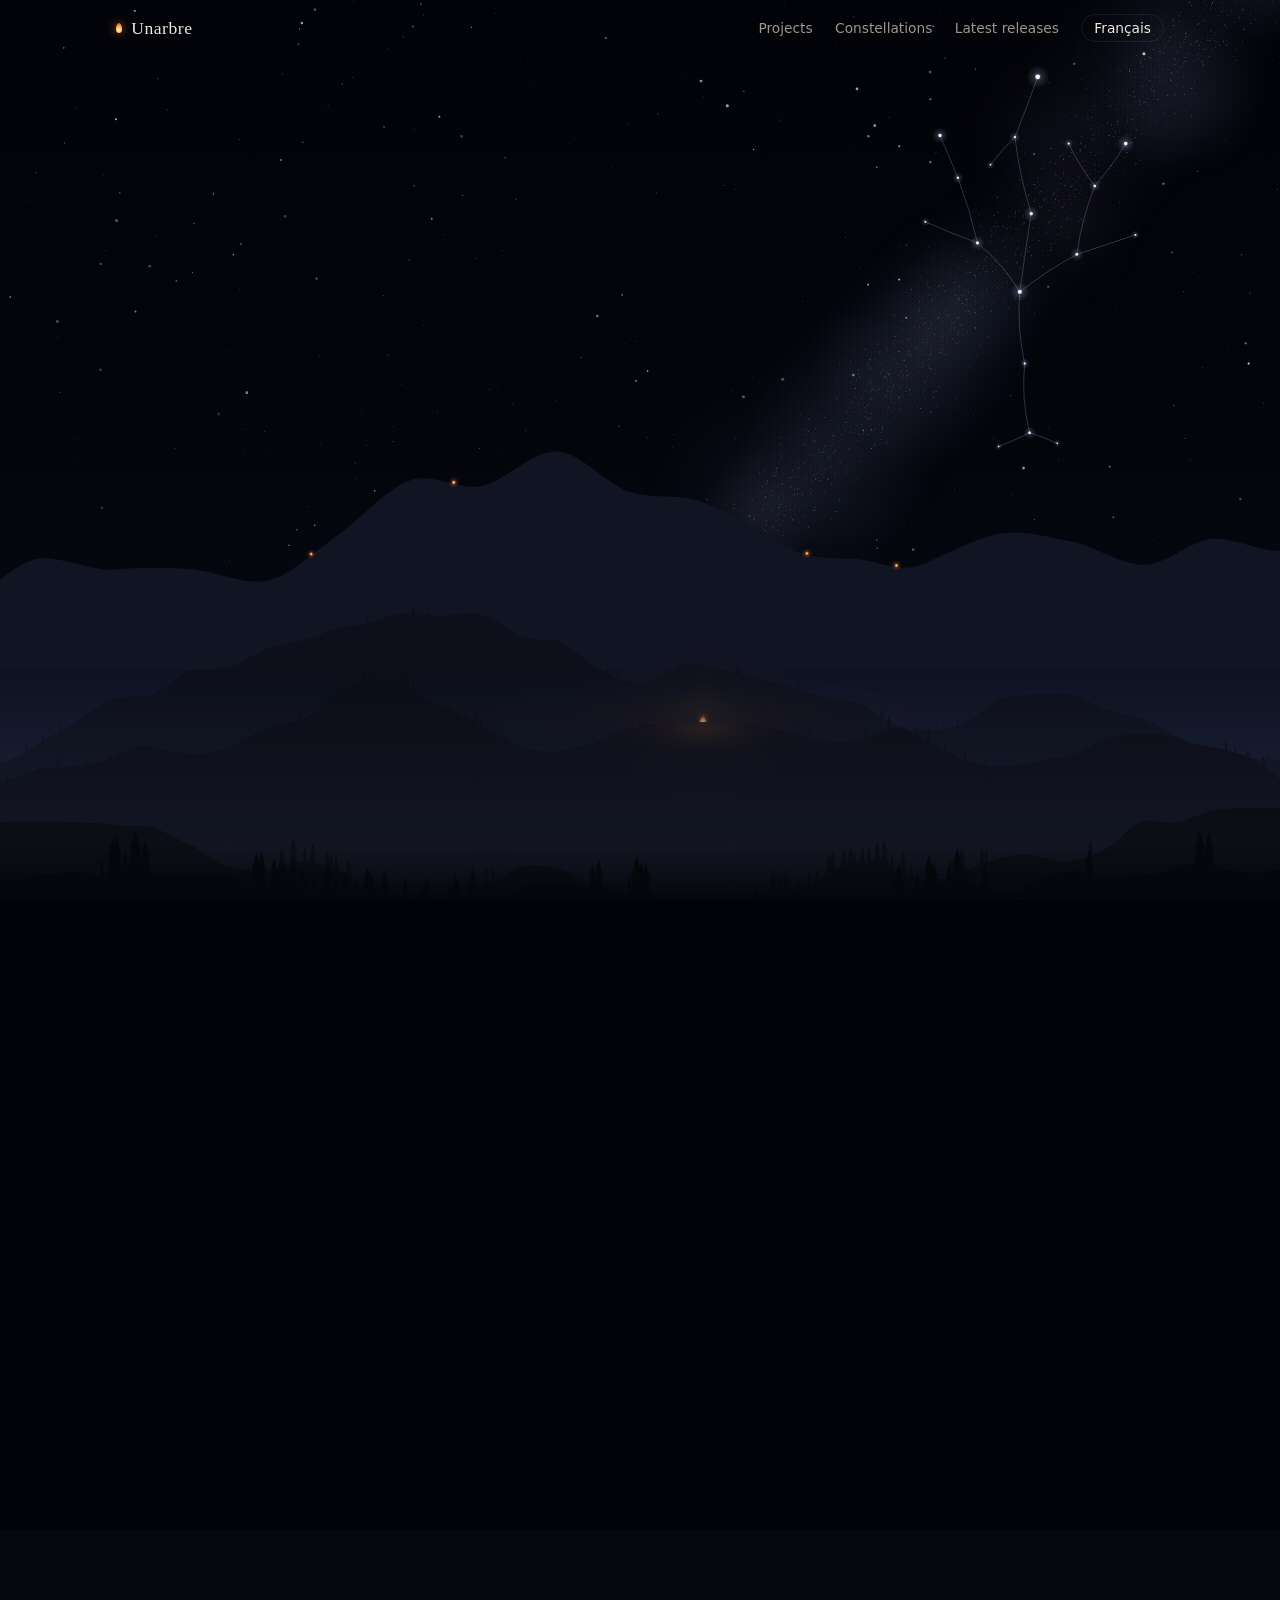
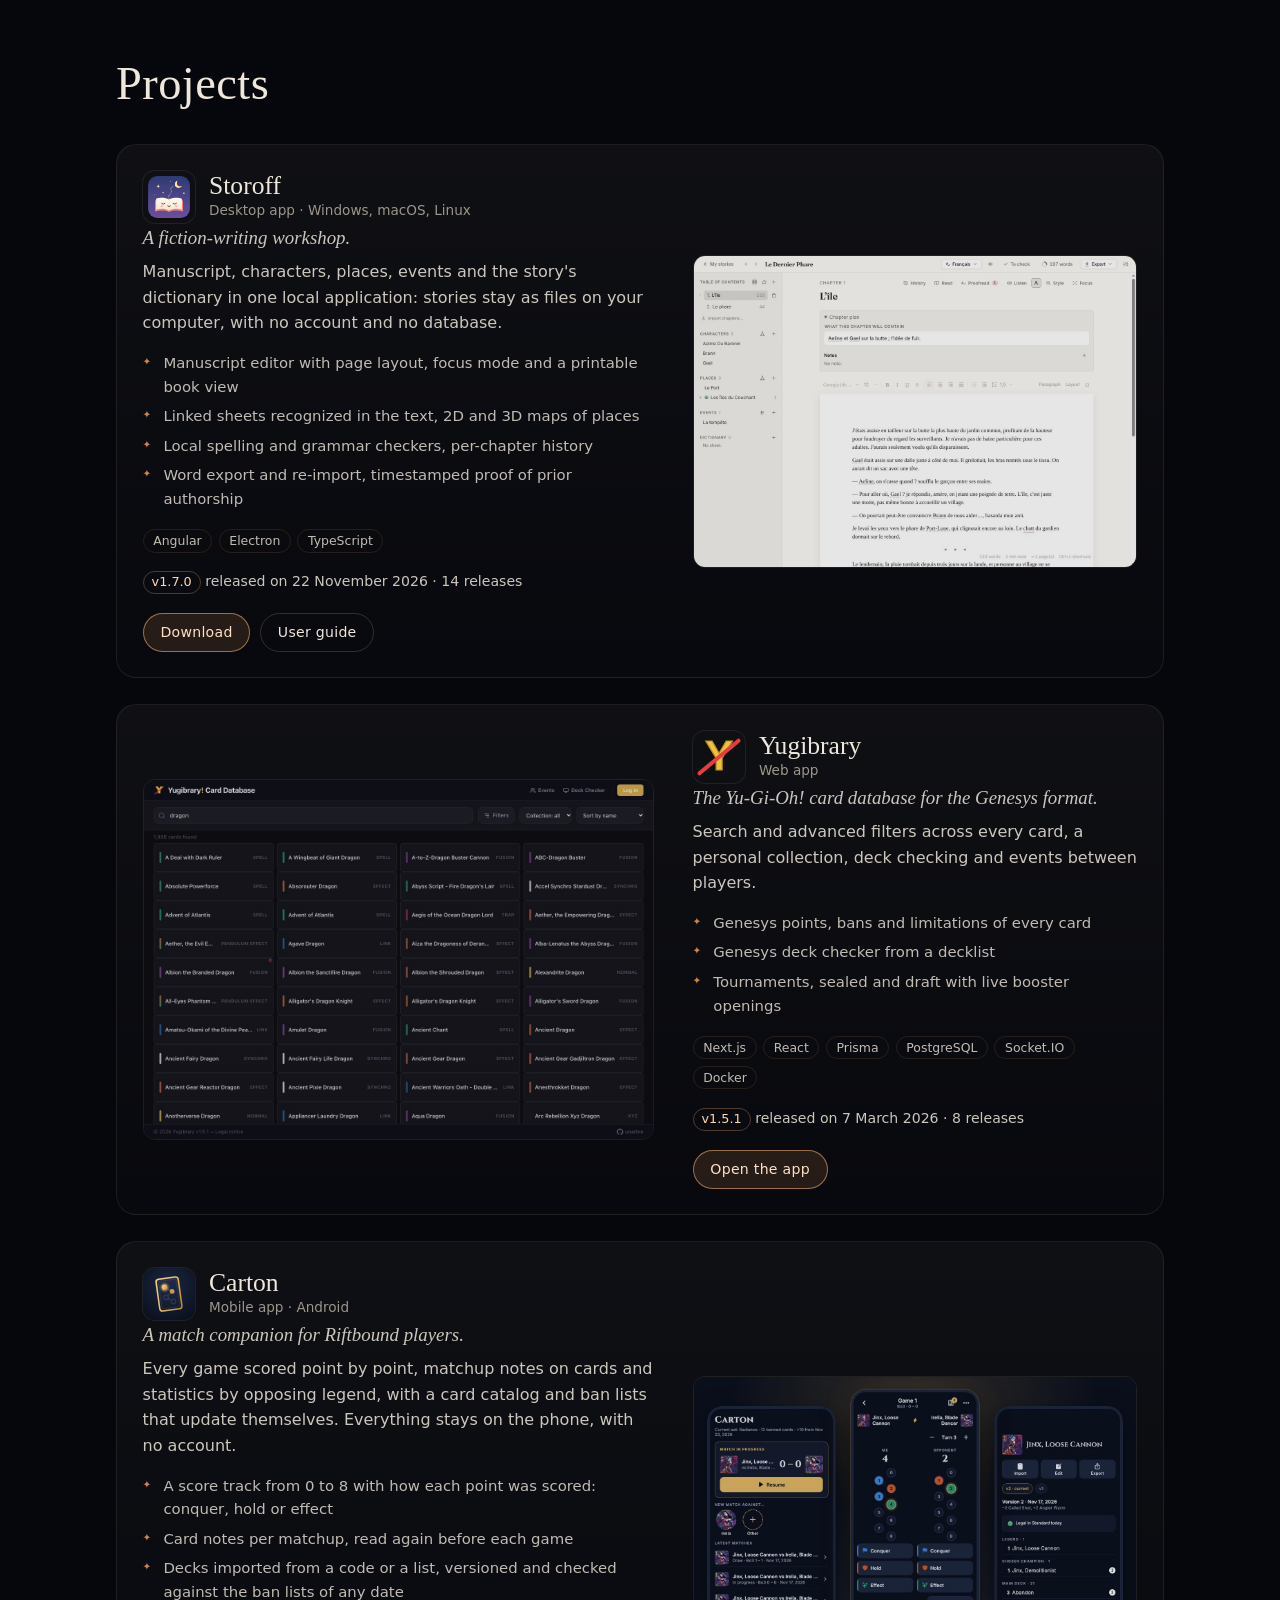
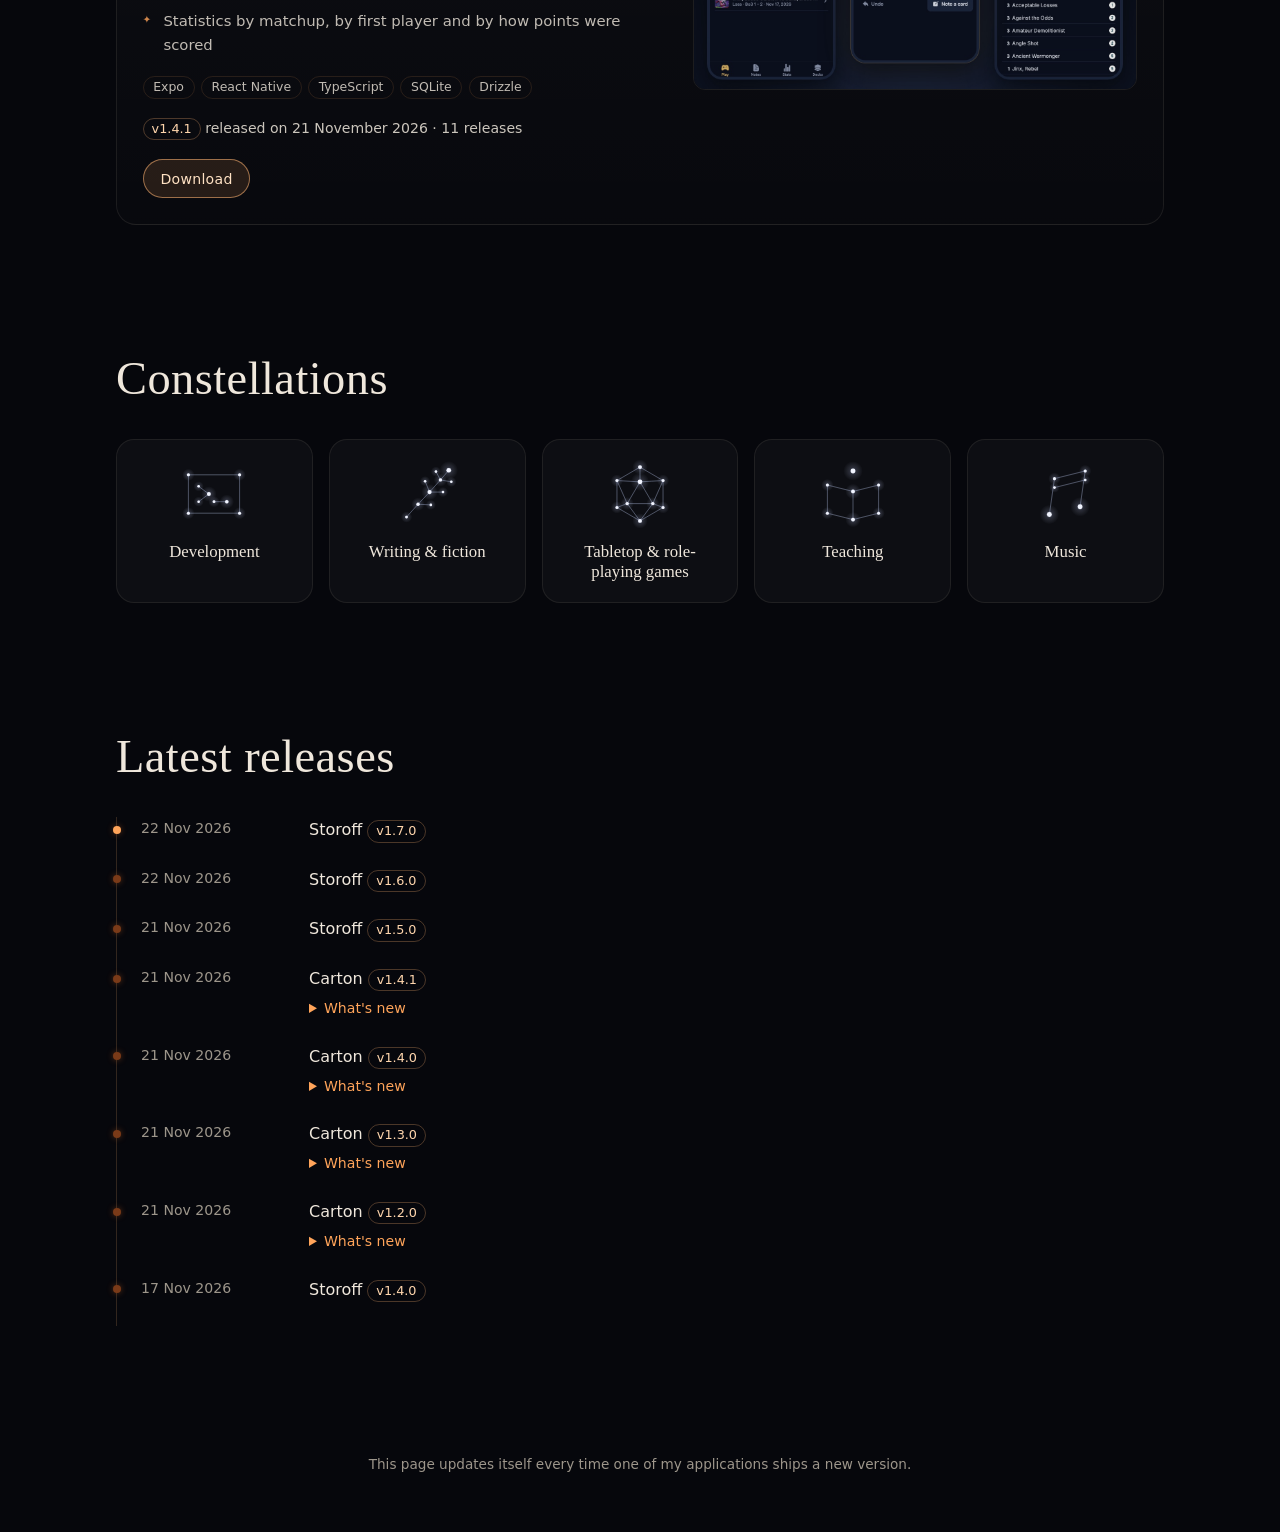
==== commit cffdad09: "Update the site (Unarbre/storoff 1.7.0)" ====
--- a/en/index.html
+++ b/en/index.html
@@ -34,7 +34,7 @@
   <meta name="twitter:title" content="Unarbre — Software developer · Storoff, Yugibrary, Carton">
   <meta name="twitter:description" content="Unarbre, software developer: Storoff (fiction writing), Yugibrary (Yu-Gi-Oh! Genesys cards), Carton (Riftbound companion). Projects, releases, passions.">
   <meta name="twitter:image" content="https://unarbre.github.io/assets/images/og-en.jpg">
-  <script type="application/ld+json">{"@context":"https://schema.org","@graph":[{"@type":"WebSite","@id":"https://unarbre.github.io/#website","url":"https://unarbre.github.io/","name":"Unarbre","inLanguage":["fr","en"],"publisher":{"@id":"https://unarbre.github.io/#person"}},{"@type":"ProfilePage","@id":"https://unarbre.github.io/en/#page","url":"https://unarbre.github.io/en/","name":"Unarbre — Software developer · Storoff, Yugibrary, Carton","description":"Unarbre, software developer: Storoff (fiction writing), Yugibrary (Yu-Gi-Oh! Genesys cards), Carton (Riftbound companion). Projects, releases, passions.","inLanguage":"en","isPartOf":{"@id":"https://unarbre.github.io/#website"},"mainEntity":{"@id":"https://unarbre.github.io/#person"},"dateModified":"2026-11-22T08:19:42.000Z","primaryImageOfPage":"https://unarbre.github.io/assets/images/og-en.jpg"},{"@type":"Person","@id":"https://unarbre.github.io/#person","name":"Unarbre","url":"https://unarbre.github.io/","jobTitle":"Software developer","description":"I design, build and ship, from desktop software to web apps.","sameAs":["https://github.com/Unarbre"],"knowsAbout":["Angular","Electron","TypeScript","Next.js","React","Prisma","PostgreSQL","Socket.IO","Docker","Expo","React Native","SQLite","Drizzle","Development","Writing & fiction","Tabletop & role-playing games","Teaching","Music"]},{"@type":"SoftwareApplication","@id":"https://unarbre.github.io/#storoff","name":"Storoff","description":"A fiction-writing workshop. Manuscript, characters, places, events and the story's dictionary in one local application: stories stay as files on your computer, with no account and no database.","url":"https://unarbre.github.io/storoff.github.io/","image":"https://unarbre.github.io/assets/images/storoff-en.jpg","screenshot":"https://unarbre.github.io/assets/images/storoff-en.jpg","applicationCategory":"DesignApplication","operatingSystem":"Windows, macOS, Linux","softwareVersion":"1.6.0","dateModified":"2026-11-22T08:19:42Z","datePublished":"2026-11-09T09:51:35Z","author":{"@id":"https://unarbre.github.io/#person"}},{"@type":"WebApplication","@id":"https://unarbre.github.io/#yugibrary","name":"Yugibrary","description":"The Yu-Gi-Oh! card database for the Genesys format. Search and advanced filters across every card, a personal collection, deck checking and events between players.","url":"https://yugibrary-evo.flatemars.com/","image":"https://unarbre.github.io/assets/images/yugibrary.jpg","screenshot":"https://unarbre.github.io/assets/images/yugibrary.jpg","applicationCategory":"ReferenceApplication","operatingSystem":"Web","softwareVersion":"1.5.1","dateModified":"2026-03-07T13:46:36Z","datePublished":"2026-02-24T21:08:03Z","author":{"@id":"https://unarbre.github.io/#person"}},{"@type":"SoftwareApplication","@id":"https://unarbre.github.io/#carton","name":"Carton","description":"A match companion for Riftbound players. Every game scored point by point, matchup notes on cards and statistics by opposing legend, with a card catalog and ban lists that update themselves. Everything stays on the phone, with no account.","url":"https://unarbre.github.io/carton.github.io/","image":"https://unarbre.github.io/assets/images/carton-en.jpg","screenshot":"https://unarbre.github.io/assets/images/carton-en.jpg","applicationCategory":"GameApplication","operatingSystem":"Android","softwareVersion":"1.4.1","dateModified":"2026-11-21T10:02:03Z","datePublished":"2026-11-17T08:10:35Z","author":{"@id":"https://unarbre.github.io/#person"}}]}</script>
+  <script type="application/ld+json">{"@context":"https://schema.org","@graph":[{"@type":"WebSite","@id":"https://unarbre.github.io/#website","url":"https://unarbre.github.io/","name":"Unarbre","inLanguage":["fr","en"],"publisher":{"@id":"https://unarbre.github.io/#person"}},{"@type":"ProfilePage","@id":"https://unarbre.github.io/en/#page","url":"https://unarbre.github.io/en/","name":"Unarbre — Software developer · Storoff, Yugibrary, Carton","description":"Unarbre, software developer: Storoff (fiction writing), Yugibrary (Yu-Gi-Oh! Genesys cards), Carton (Riftbound companion). Projects, releases, passions.","inLanguage":"en","isPartOf":{"@id":"https://unarbre.github.io/#website"},"mainEntity":{"@id":"https://unarbre.github.io/#person"},"dateModified":"2026-11-22T09:12:03.000Z","primaryImageOfPage":"https://unarbre.github.io/assets/images/og-en.jpg"},{"@type":"Person","@id":"https://unarbre.github.io/#person","name":"Unarbre","url":"https://unarbre.github.io/","jobTitle":"Software developer","description":"I design, build and ship, from desktop software to web apps.","sameAs":["https://github.com/Unarbre"],"knowsAbout":["Angular","Electron","TypeScript","Next.js","React","Prisma","PostgreSQL","Socket.IO","Docker","Expo","React Native","SQLite","Drizzle","Development","Writing & fiction","Tabletop & role-playing games","Teaching","Music"]},{"@type":"SoftwareApplication","@id":"https://unarbre.github.io/#storoff","name":"Storoff","description":"A fiction-writing workshop. Manuscript, characters, places, events and the story's dictionary in one local application: stories stay as files on your computer, with no account and no database.","url":"https://unarbre.github.io/storoff.github.io/","image":"https://unarbre.github.io/assets/images/storoff-en.jpg","screenshot":"https://unarbre.github.io/assets/images/storoff-en.jpg","applicationCategory":"DesignApplication","operatingSystem":"Windows, macOS, Linux","softwareVersion":"1.7.0","dateModified":"2026-11-22T09:12:03Z","datePublished":"2026-11-09T09:51:35Z","author":{"@id":"https://unarbre.github.io/#person"}},{"@type":"WebApplication","@id":"https://unarbre.github.io/#yugibrary","name":"Yugibrary","description":"The Yu-Gi-Oh! card database for the Genesys format. Search and advanced filters across every card, a personal collection, deck checking and events between players.","url":"https://yugibrary-evo.flatemars.com/","image":"https://unarbre.github.io/assets/images/yugibrary.jpg","screenshot":"https://unarbre.github.io/assets/images/yugibrary.jpg","applicationCategory":"ReferenceApplication","operatingSystem":"Web","softwareVersion":"1.5.1","dateModified":"2026-03-07T13:46:36Z","datePublished":"2026-02-24T21:08:03Z","author":{"@id":"https://unarbre.github.io/#person"}},{"@type":"SoftwareApplication","@id":"https://unarbre.github.io/#carton","name":"Carton","description":"A match companion for Riftbound players. Every game scored point by point, matchup notes on cards and statistics by opposing legend, with a card catalog and ban lists that update themselves. Everything stays on the phone, with no account.","url":"https://unarbre.github.io/carton.github.io/","image":"https://unarbre.github.io/assets/images/carton-en.jpg","screenshot":"https://unarbre.github.io/assets/images/carton-en.jpg","applicationCategory":"GameApplication","operatingSystem":"Android","softwareVersion":"1.4.1","dateModified":"2026-11-21T10:02:03Z","datePublished":"2026-11-17T08:10:35Z","author":{"@id":"https://unarbre.github.io/#person"}}]}</script>
   <link rel="icon" href="../assets/favicon.svg" type="image/svg+xml">
   <link rel="stylesheet" href="../assets/style.css?v=98b8dc6f63">
   <script src="../assets/night.js?v=98b8dc6f63" defer></script>
@@ -72,7 +72,7 @@
           <p class="eyebrow">Software developer</p>
           <h1 class="name" aria-label="Unarbre"><span aria-hidden="true" style="--i:0">U</span><span aria-hidden="true" style="--i:1">n</span><span aria-hidden="true" style="--i:2">a</span><span aria-hidden="true" style="--i:3">r</span><span aria-hidden="true" style="--i:4">b</span><span aria-hidden="true" style="--i:5">r</span><span aria-hidden="true" style="--i:6">e</span></h1>
           <p class="intro">I design, build and ship, from desktop software to web apps.</p>
-          <p class="stats">3 applications · 32 releases shipped</p>
+          <p class="stats">3 applications · 33 releases shipped</p>
           <div class="actions">
             <a class="button" href="https://github.com/Unarbre">GitHub</a>
           </div>
@@ -109,7 +109,7 @@
             <li>Electron</li>
             <li>TypeScript</li>
           </ul>
-          <p class="release"><span class="badge">v1.6.0</span> released on 22 November 2026 · 13 releases</p>
+          <p class="release"><span class="badge">v1.7.0</span> released on 22 November 2026 · 14 releases</p>
           <div class="actions">
             <a class="button primary" href="https://unarbre.github.io/storoff.github.io/">Download</a>
             <a class="button" href="https://unarbre.github.io/storoff.github.io/guide/en.html">User guide</a>
@@ -218,6 +218,12 @@
       </div>
       <ol class="timeline">
         <li data-reveal>
+          <time datetime="2026-11-22T09:12:03Z">22 Nov 2026</time>
+          <div>
+            <p class="timeline-title"><a href="#storoff">Storoff</a> <span class="badge">v1.7.0</span></p>
+          </div>
+        </li>
+        <li data-reveal>
           <time datetime="2026-11-22T08:19:42Z">22 Nov 2026</time>
           <div>
             <p class="timeline-title"><a href="#storoff">Storoff</a> <span class="badge">v1.6.0</span></p>
@@ -283,12 +289,6 @@
             <p class="timeline-title"><a href="#storoff">Storoff</a> <span class="badge">v1.4.0</span></p>
           </div>
         </li>
-        <li data-reveal>
-          <time datetime="2026-11-16T21:14:45Z">16 Nov 2026</time>
-          <div>
-            <p class="timeline-title"><a href="#storoff">Storoff</a> <span class="badge">v1.3.0</span></p>
-          </div>
-        </li>
       </ol>
     </section>
   </main>
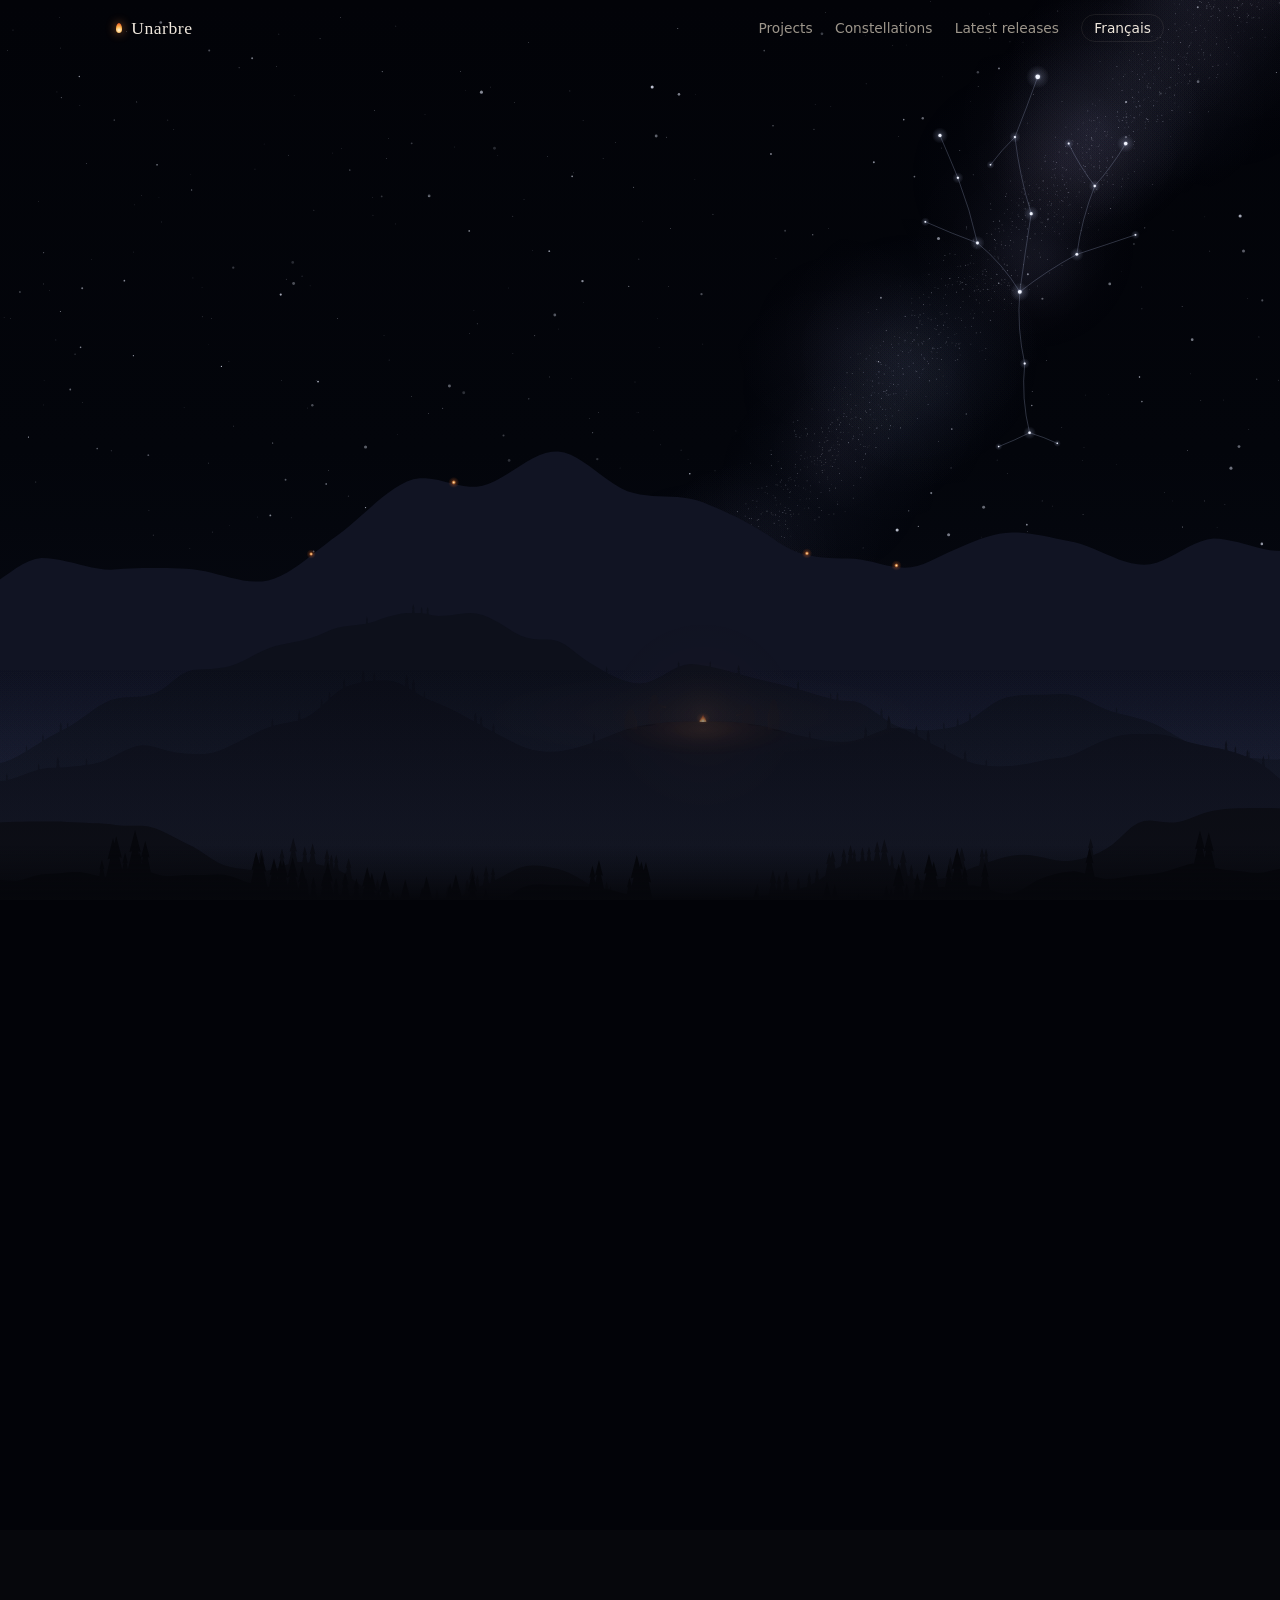
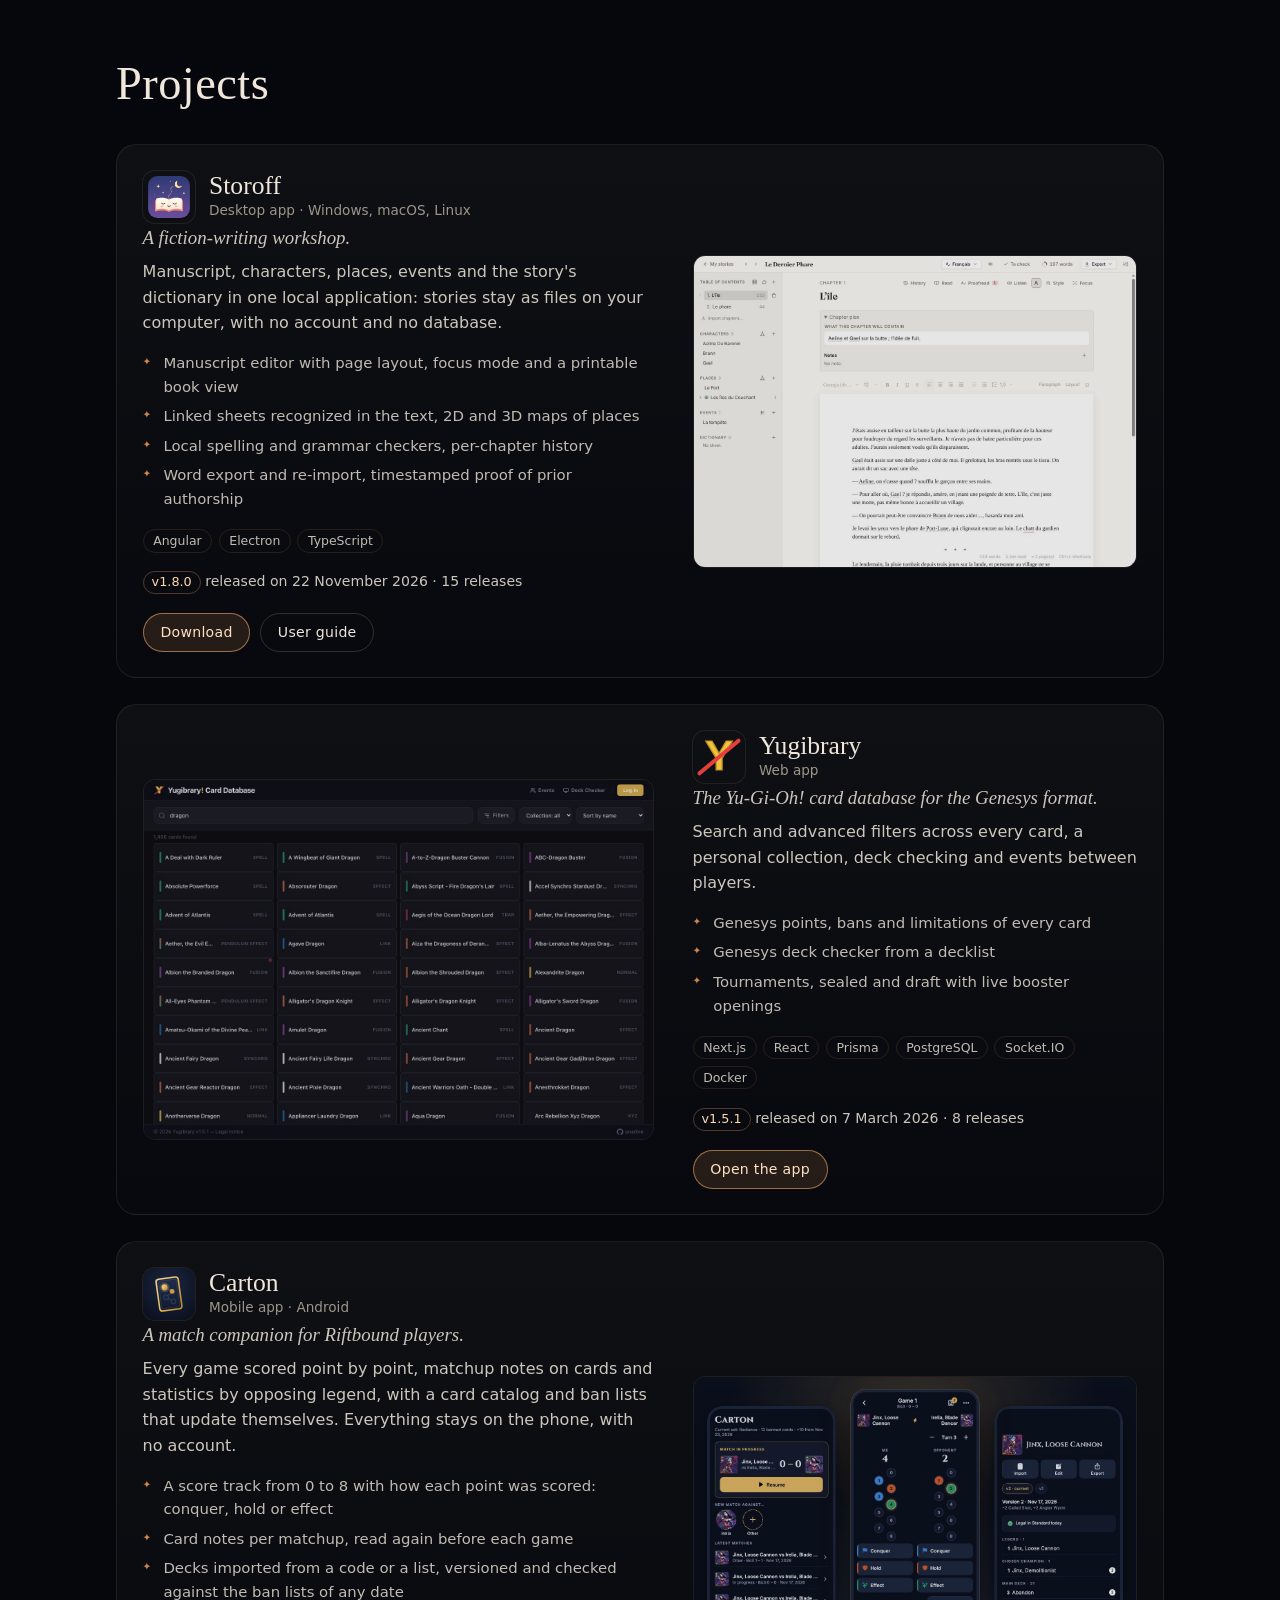
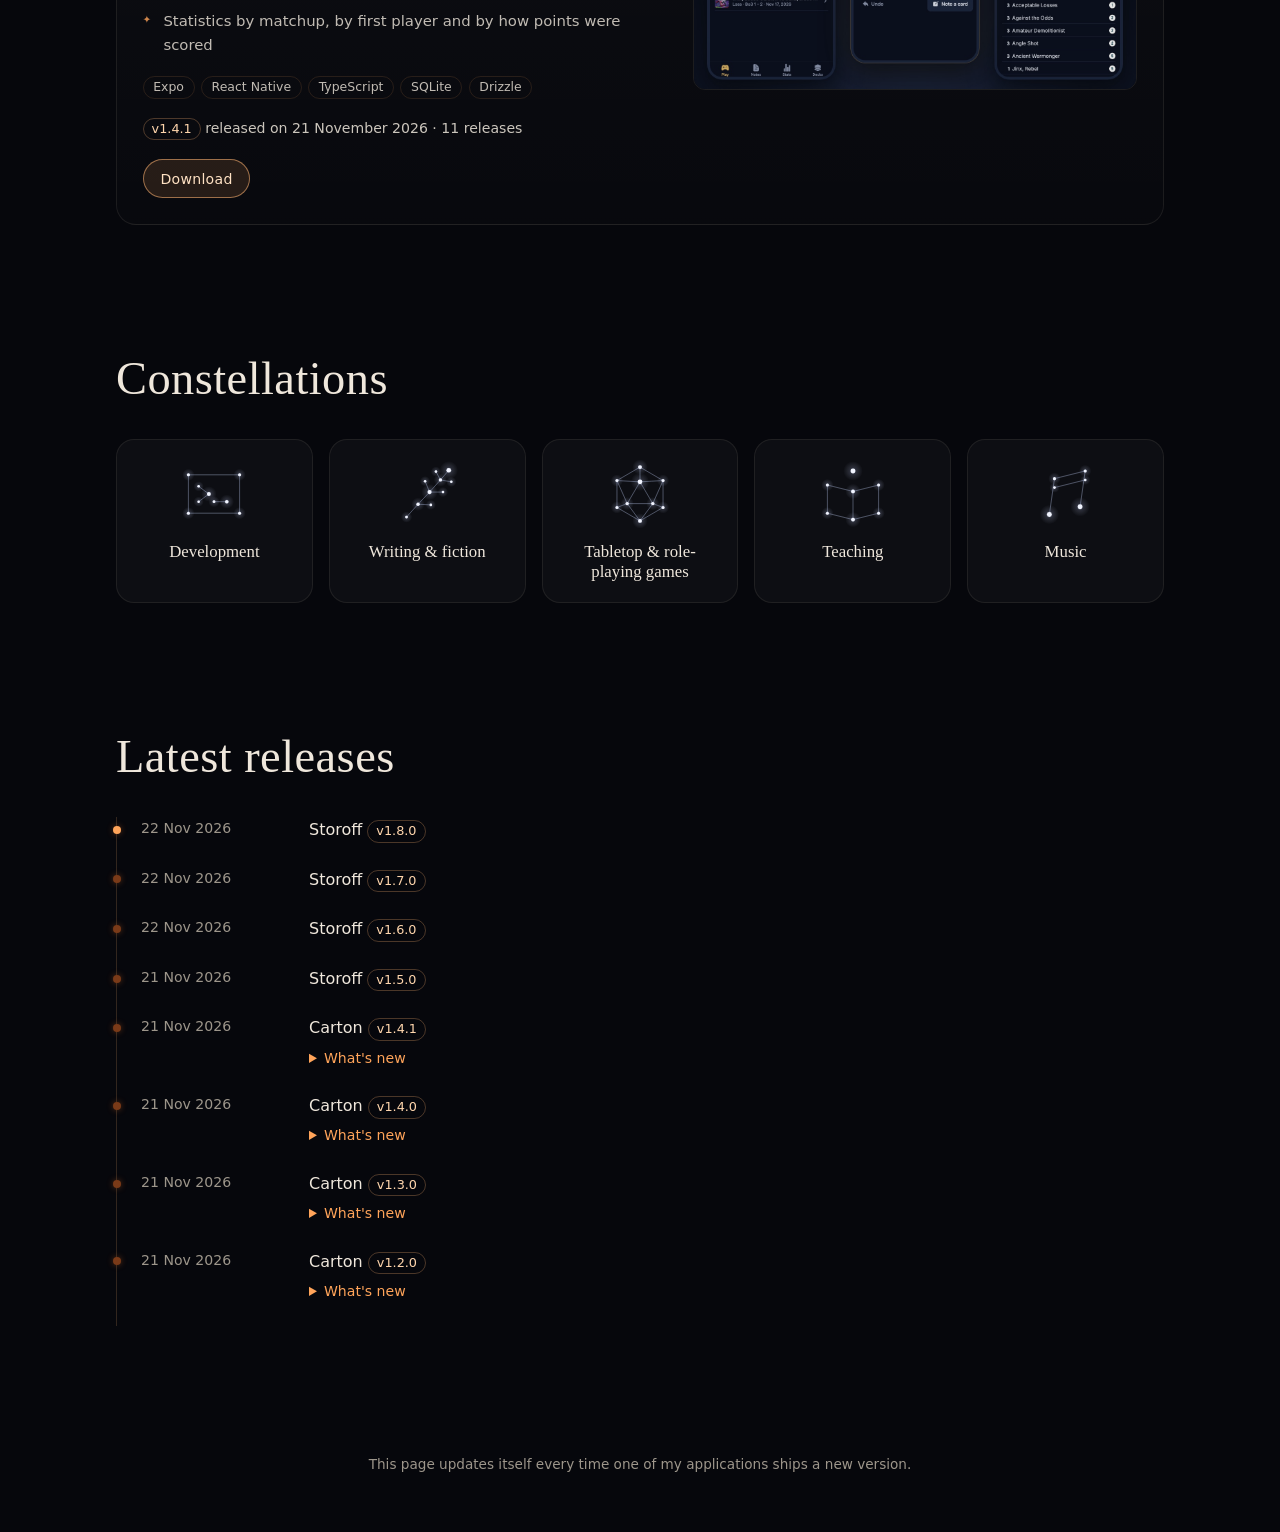
==== commit 24cef536: "Update the site (Unarbre/storoff 1.8.0)" ====
--- a/en/index.html
+++ b/en/index.html
@@ -34,7 +34,7 @@
   <meta name="twitter:title" content="Unarbre — Software developer · Storoff, Yugibrary, Carton">
   <meta name="twitter:description" content="Unarbre, software developer: Storoff (fiction writing), Yugibrary (Yu-Gi-Oh! Genesys cards), Carton (Riftbound companion). Projects, releases, passions.">
   <meta name="twitter:image" content="https://unarbre.github.io/assets/images/og-en.jpg">
-  <script type="application/ld+json">{"@context":"https://schema.org","@graph":[{"@type":"WebSite","@id":"https://unarbre.github.io/#website","url":"https://unarbre.github.io/","name":"Unarbre","inLanguage":["fr","en"],"publisher":{"@id":"https://unarbre.github.io/#person"}},{"@type":"ProfilePage","@id":"https://unarbre.github.io/en/#page","url":"https://unarbre.github.io/en/","name":"Unarbre — Software developer · Storoff, Yugibrary, Carton","description":"Unarbre, software developer: Storoff (fiction writing), Yugibrary (Yu-Gi-Oh! Genesys cards), Carton (Riftbound companion). Projects, releases, passions.","inLanguage":"en","isPartOf":{"@id":"https://unarbre.github.io/#website"},"mainEntity":{"@id":"https://unarbre.github.io/#person"},"dateModified":"2026-11-22T09:12:03.000Z","primaryImageOfPage":"https://unarbre.github.io/assets/images/og-en.jpg"},{"@type":"Person","@id":"https://unarbre.github.io/#person","name":"Unarbre","url":"https://unarbre.github.io/","jobTitle":"Software developer","description":"I design, build and ship, from desktop software to web apps.","sameAs":["https://github.com/Unarbre"],"knowsAbout":["Angular","Electron","TypeScript","Next.js","React","Prisma","PostgreSQL","Socket.IO","Docker","Expo","React Native","SQLite","Drizzle","Development","Writing & fiction","Tabletop & role-playing games","Teaching","Music"]},{"@type":"SoftwareApplication","@id":"https://unarbre.github.io/#storoff","name":"Storoff","description":"A fiction-writing workshop. Manuscript, characters, places, events and the story's dictionary in one local application: stories stay as files on your computer, with no account and no database.","url":"https://unarbre.github.io/storoff.github.io/","image":"https://unarbre.github.io/assets/images/storoff-en.jpg","screenshot":"https://unarbre.github.io/assets/images/storoff-en.jpg","applicationCategory":"DesignApplication","operatingSystem":"Windows, macOS, Linux","softwareVersion":"1.7.0","dateModified":"2026-11-22T09:12:03Z","datePublished":"2026-11-09T09:51:35Z","author":{"@id":"https://unarbre.github.io/#person"}},{"@type":"WebApplication","@id":"https://unarbre.github.io/#yugibrary","name":"Yugibrary","description":"The Yu-Gi-Oh! card database for the Genesys format. Search and advanced filters across every card, a personal collection, deck checking and events between players.","url":"https://yugibrary-evo.flatemars.com/","image":"https://unarbre.github.io/assets/images/yugibrary.jpg","screenshot":"https://unarbre.github.io/assets/images/yugibrary.jpg","applicationCategory":"ReferenceApplication","operatingSystem":"Web","softwareVersion":"1.5.1","dateModified":"2026-03-07T13:46:36Z","datePublished":"2026-02-24T21:08:03Z","author":{"@id":"https://unarbre.github.io/#person"}},{"@type":"SoftwareApplication","@id":"https://unarbre.github.io/#carton","name":"Carton","description":"A match companion for Riftbound players. Every game scored point by point, matchup notes on cards and statistics by opposing legend, with a card catalog and ban lists that update themselves. Everything stays on the phone, with no account.","url":"https://unarbre.github.io/carton.github.io/","image":"https://unarbre.github.io/assets/images/carton-en.jpg","screenshot":"https://unarbre.github.io/assets/images/carton-en.jpg","applicationCategory":"GameApplication","operatingSystem":"Android","softwareVersion":"1.4.1","dateModified":"2026-11-21T10:02:03Z","datePublished":"2026-11-17T08:10:35Z","author":{"@id":"https://unarbre.github.io/#person"}}]}</script>
+  <script type="application/ld+json">{"@context":"https://schema.org","@graph":[{"@type":"WebSite","@id":"https://unarbre.github.io/#website","url":"https://unarbre.github.io/","name":"Unarbre","inLanguage":["fr","en"],"publisher":{"@id":"https://unarbre.github.io/#person"}},{"@type":"ProfilePage","@id":"https://unarbre.github.io/en/#page","url":"https://unarbre.github.io/en/","name":"Unarbre — Software developer · Storoff, Yugibrary, Carton","description":"Unarbre, software developer: Storoff (fiction writing), Yugibrary (Yu-Gi-Oh! Genesys cards), Carton (Riftbound companion). Projects, releases, passions.","inLanguage":"en","isPartOf":{"@id":"https://unarbre.github.io/#website"},"mainEntity":{"@id":"https://unarbre.github.io/#person"},"dateModified":"2026-11-22T19:01:13.000Z","primaryImageOfPage":"https://unarbre.github.io/assets/images/og-en.jpg"},{"@type":"Person","@id":"https://unarbre.github.io/#person","name":"Unarbre","url":"https://unarbre.github.io/","jobTitle":"Software developer","description":"I design, build and ship, from desktop software to web apps.","sameAs":["https://github.com/Unarbre"],"knowsAbout":["Angular","Electron","TypeScript","Next.js","React","Prisma","PostgreSQL","Socket.IO","Docker","Expo","React Native","SQLite","Drizzle","Development","Writing & fiction","Tabletop & role-playing games","Teaching","Music"]},{"@type":"SoftwareApplication","@id":"https://unarbre.github.io/#storoff","name":"Storoff","description":"A fiction-writing workshop. Manuscript, characters, places, events and the story's dictionary in one local application: stories stay as files on your computer, with no account and no database.","url":"https://unarbre.github.io/storoff.github.io/","image":"https://unarbre.github.io/assets/images/storoff-en.jpg","screenshot":"https://unarbre.github.io/assets/images/storoff-en.jpg","applicationCategory":"DesignApplication","operatingSystem":"Windows, macOS, Linux","softwareVersion":"1.8.0","dateModified":"2026-11-22T19:01:13Z","datePublished":"2026-11-09T09:51:35Z","author":{"@id":"https://unarbre.github.io/#person"}},{"@type":"WebApplication","@id":"https://unarbre.github.io/#yugibrary","name":"Yugibrary","description":"The Yu-Gi-Oh! card database for the Genesys format. Search and advanced filters across every card, a personal collection, deck checking and events between players.","url":"https://yugibrary-evo.flatemars.com/","image":"https://unarbre.github.io/assets/images/yugibrary.jpg","screenshot":"https://unarbre.github.io/assets/images/yugibrary.jpg","applicationCategory":"ReferenceApplication","operatingSystem":"Web","softwareVersion":"1.5.1","dateModified":"2026-03-07T13:46:36Z","datePublished":"2026-02-24T21:08:03Z","author":{"@id":"https://unarbre.github.io/#person"}},{"@type":"SoftwareApplication","@id":"https://unarbre.github.io/#carton","name":"Carton","description":"A match companion for Riftbound players. Every game scored point by point, matchup notes on cards and statistics by opposing legend, with a card catalog and ban lists that update themselves. Everything stays on the phone, with no account.","url":"https://unarbre.github.io/carton.github.io/","image":"https://unarbre.github.io/assets/images/carton-en.jpg","screenshot":"https://unarbre.github.io/assets/images/carton-en.jpg","applicationCategory":"GameApplication","operatingSystem":"Android","softwareVersion":"1.4.1","dateModified":"2026-11-21T10:02:03Z","datePublished":"2026-11-17T08:10:35Z","author":{"@id":"https://unarbre.github.io/#person"}}]}</script>
   <link rel="icon" href="../assets/favicon.svg" type="image/svg+xml">
   <link rel="stylesheet" href="../assets/style.css?v=98b8dc6f63">
   <script src="../assets/night.js?v=98b8dc6f63" defer></script>
@@ -72,7 +72,7 @@
           <p class="eyebrow">Software developer</p>
           <h1 class="name" aria-label="Unarbre"><span aria-hidden="true" style="--i:0">U</span><span aria-hidden="true" style="--i:1">n</span><span aria-hidden="true" style="--i:2">a</span><span aria-hidden="true" style="--i:3">r</span><span aria-hidden="true" style="--i:4">b</span><span aria-hidden="true" style="--i:5">r</span><span aria-hidden="true" style="--i:6">e</span></h1>
           <p class="intro">I design, build and ship, from desktop software to web apps.</p>
-          <p class="stats">3 applications · 33 releases shipped</p>
+          <p class="stats">3 applications · 34 releases shipped</p>
           <div class="actions">
             <a class="button" href="https://github.com/Unarbre">GitHub</a>
           </div>
@@ -109,7 +109,7 @@
             <li>Electron</li>
             <li>TypeScript</li>
           </ul>
-          <p class="release"><span class="badge">v1.7.0</span> released on 22 November 2026 · 14 releases</p>
+          <p class="release"><span class="badge">v1.8.0</span> released on 22 November 2026 · 15 releases</p>
           <div class="actions">
             <a class="button primary" href="https://unarbre.github.io/storoff.github.io/">Download</a>
             <a class="button" href="https://unarbre.github.io/storoff.github.io/guide/en.html">User guide</a>
@@ -218,6 +218,12 @@
       </div>
       <ol class="timeline">
         <li data-reveal>
+          <time datetime="2026-11-22T19:01:13Z">22 Nov 2026</time>
+          <div>
+            <p class="timeline-title"><a href="#storoff">Storoff</a> <span class="badge">v1.8.0</span></p>
+          </div>
+        </li>
+        <li data-reveal>
           <time datetime="2026-11-22T09:12:03Z">22 Nov 2026</time>
           <div>
             <p class="timeline-title"><a href="#storoff">Storoff</a> <span class="badge">v1.7.0</span></p>
@@ -283,12 +289,6 @@
           </details>
           </div>
         </li>
-        <li data-reveal>
-          <time datetime="2026-11-17T06:25:10Z">17 Nov 2026</time>
-          <div>
-            <p class="timeline-title"><a href="#storoff">Storoff</a> <span class="badge">v1.4.0</span></p>
-          </div>
-        </li>
       </ol>
     </section>
   </main>
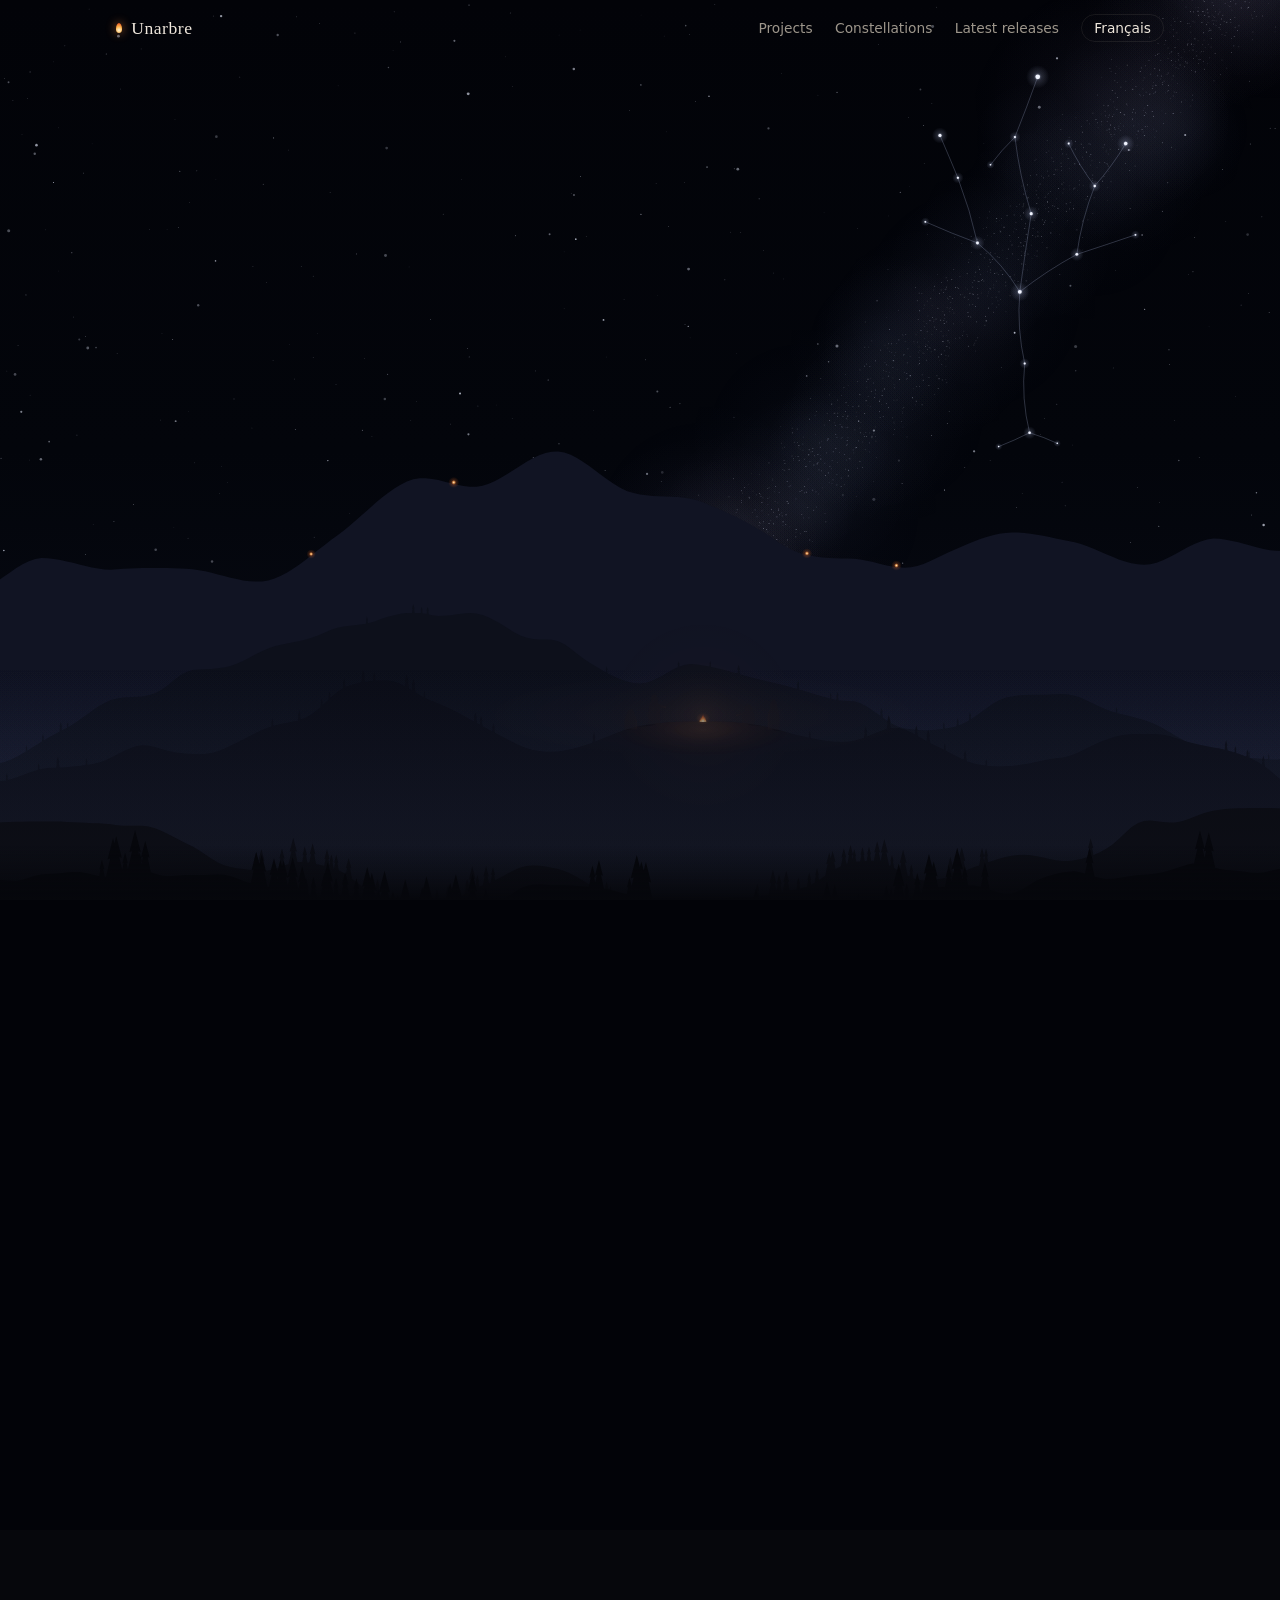
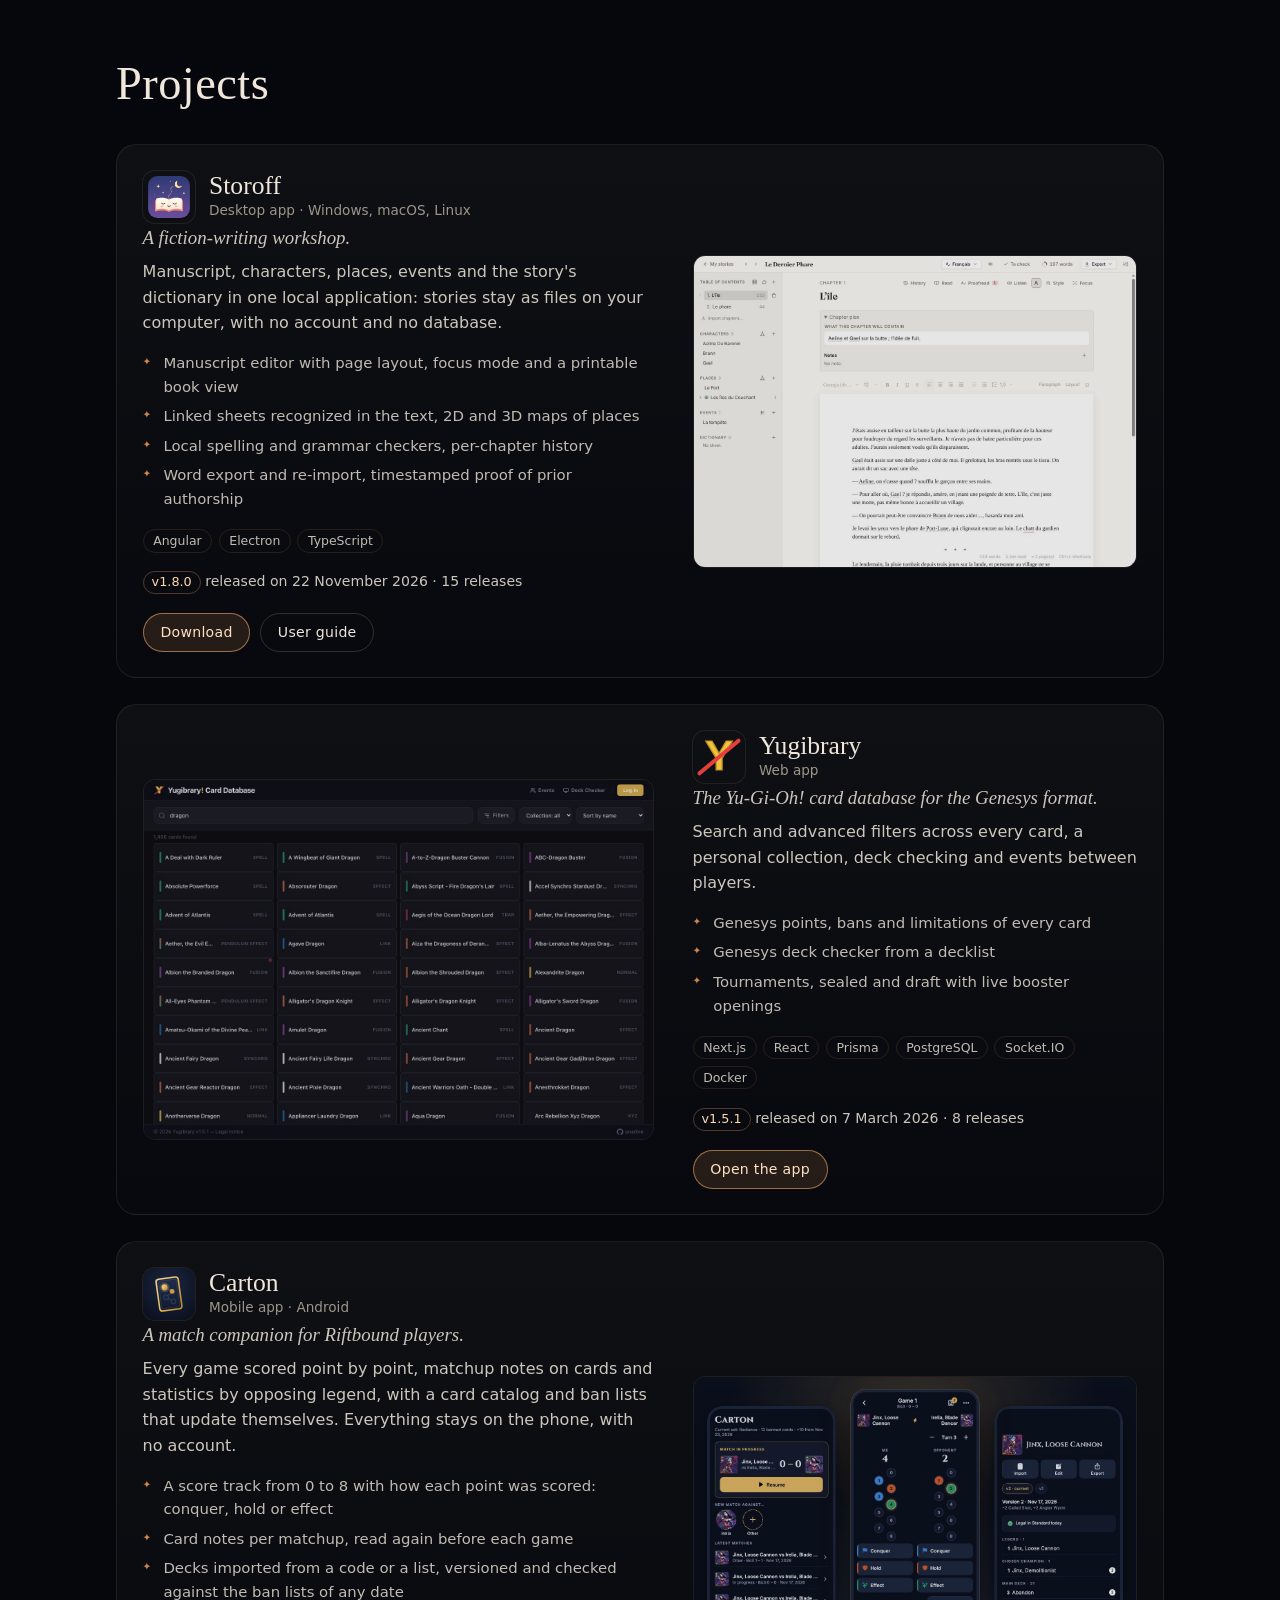
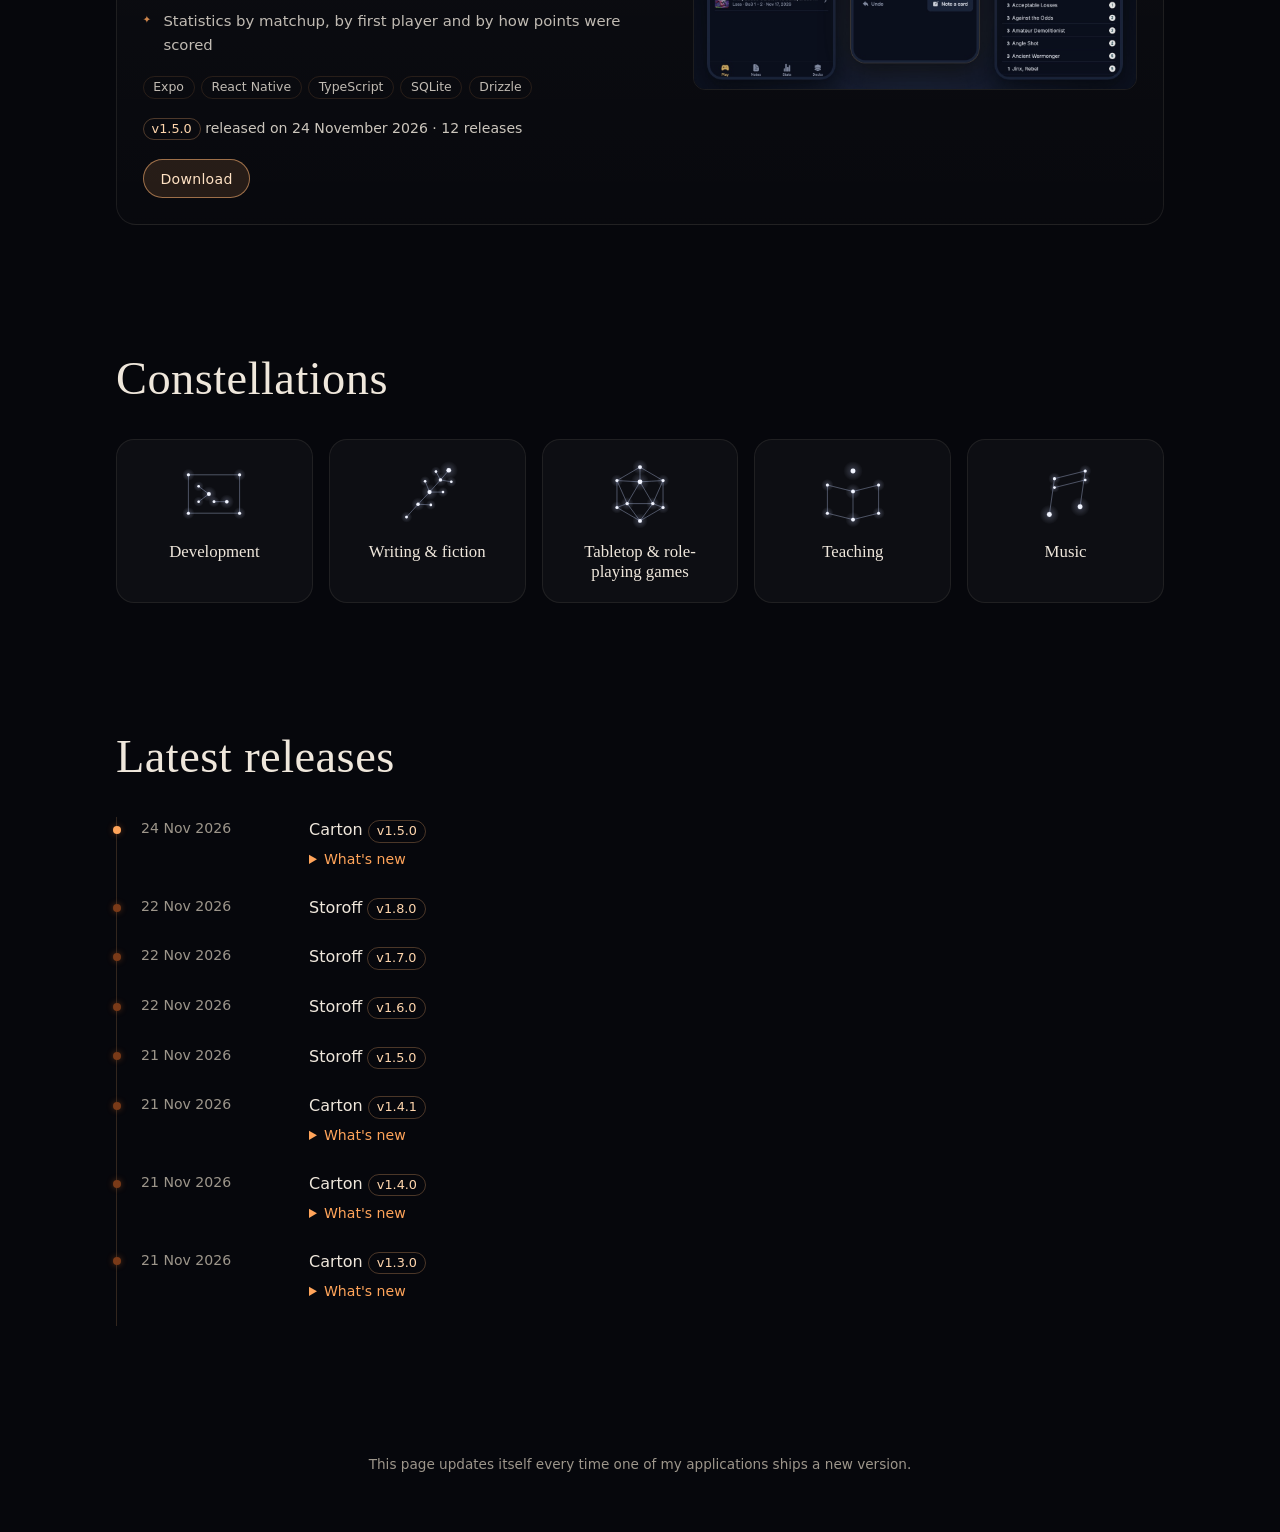
==== commit b4782e75: "Update the site (Unarbre/carton v1.5.0)" ====
--- a/en/index.html
+++ b/en/index.html
@@ -34,7 +34,7 @@
   <meta name="twitter:title" content="Unarbre — Software developer · Storoff, Yugibrary, Carton">
   <meta name="twitter:description" content="Unarbre, software developer: Storoff (fiction writing), Yugibrary (Yu-Gi-Oh! Genesys cards), Carton (Riftbound companion). Projects, releases, passions.">
   <meta name="twitter:image" content="https://unarbre.github.io/assets/images/og-en.jpg">
-  <script type="application/ld+json">{"@context":"https://schema.org","@graph":[{"@type":"WebSite","@id":"https://unarbre.github.io/#website","url":"https://unarbre.github.io/","name":"Unarbre","inLanguage":["fr","en"],"publisher":{"@id":"https://unarbre.github.io/#person"}},{"@type":"ProfilePage","@id":"https://unarbre.github.io/en/#page","url":"https://unarbre.github.io/en/","name":"Unarbre — Software developer · Storoff, Yugibrary, Carton","description":"Unarbre, software developer: Storoff (fiction writing), Yugibrary (Yu-Gi-Oh! Genesys cards), Carton (Riftbound companion). Projects, releases, passions.","inLanguage":"en","isPartOf":{"@id":"https://unarbre.github.io/#website"},"mainEntity":{"@id":"https://unarbre.github.io/#person"},"dateModified":"2026-11-22T19:01:13.000Z","primaryImageOfPage":"https://unarbre.github.io/assets/images/og-en.jpg"},{"@type":"Person","@id":"https://unarbre.github.io/#person","name":"Unarbre","url":"https://unarbre.github.io/","jobTitle":"Software developer","description":"I design, build and ship, from desktop software to web apps.","sameAs":["https://github.com/Unarbre"],"knowsAbout":["Angular","Electron","TypeScript","Next.js","React","Prisma","PostgreSQL","Socket.IO","Docker","Expo","React Native","SQLite","Drizzle","Development","Writing & fiction","Tabletop & role-playing games","Teaching","Music"]},{"@type":"SoftwareApplication","@id":"https://unarbre.github.io/#storoff","name":"Storoff","description":"A fiction-writing workshop. Manuscript, characters, places, events and the story's dictionary in one local application: stories stay as files on your computer, with no account and no database.","url":"https://unarbre.github.io/storoff.github.io/","image":"https://unarbre.github.io/assets/images/storoff-en.jpg","screenshot":"https://unarbre.github.io/assets/images/storoff-en.jpg","applicationCategory":"DesignApplication","operatingSystem":"Windows, macOS, Linux","softwareVersion":"1.8.0","dateModified":"2026-11-22T19:01:13Z","datePublished":"2026-11-09T09:51:35Z","author":{"@id":"https://unarbre.github.io/#person"}},{"@type":"WebApplication","@id":"https://unarbre.github.io/#yugibrary","name":"Yugibrary","description":"The Yu-Gi-Oh! card database for the Genesys format. Search and advanced filters across every card, a personal collection, deck checking and events between players.","url":"https://yugibrary-evo.flatemars.com/","image":"https://unarbre.github.io/assets/images/yugibrary.jpg","screenshot":"https://unarbre.github.io/assets/images/yugibrary.jpg","applicationCategory":"ReferenceApplication","operatingSystem":"Web","softwareVersion":"1.5.1","dateModified":"2026-03-07T13:46:36Z","datePublished":"2026-02-24T21:08:03Z","author":{"@id":"https://unarbre.github.io/#person"}},{"@type":"SoftwareApplication","@id":"https://unarbre.github.io/#carton","name":"Carton","description":"A match companion for Riftbound players. Every game scored point by point, matchup notes on cards and statistics by opposing legend, with a card catalog and ban lists that update themselves. Everything stays on the phone, with no account.","url":"https://unarbre.github.io/carton.github.io/","image":"https://unarbre.github.io/assets/images/carton-en.jpg","screenshot":"https://unarbre.github.io/assets/images/carton-en.jpg","applicationCategory":"GameApplication","operatingSystem":"Android","softwareVersion":"1.4.1","dateModified":"2026-11-21T10:02:03Z","datePublished":"2026-11-17T08:10:35Z","author":{"@id":"https://unarbre.github.io/#person"}}]}</script>
+  <script type="application/ld+json">{"@context":"https://schema.org","@graph":[{"@type":"WebSite","@id":"https://unarbre.github.io/#website","url":"https://unarbre.github.io/","name":"Unarbre","inLanguage":["fr","en"],"publisher":{"@id":"https://unarbre.github.io/#person"}},{"@type":"ProfilePage","@id":"https://unarbre.github.io/en/#page","url":"https://unarbre.github.io/en/","name":"Unarbre — Software developer · Storoff, Yugibrary, Carton","description":"Unarbre, software developer: Storoff (fiction writing), Yugibrary (Yu-Gi-Oh! Genesys cards), Carton (Riftbound companion). Projects, releases, passions.","inLanguage":"en","isPartOf":{"@id":"https://unarbre.github.io/#website"},"mainEntity":{"@id":"https://unarbre.github.io/#person"},"dateModified":"2026-11-24T20:06:33.000Z","primaryImageOfPage":"https://unarbre.github.io/assets/images/og-en.jpg"},{"@type":"Person","@id":"https://unarbre.github.io/#person","name":"Unarbre","url":"https://unarbre.github.io/","jobTitle":"Software developer","description":"I design, build and ship, from desktop software to web apps.","sameAs":["https://github.com/Unarbre"],"knowsAbout":["Angular","Electron","TypeScript","Next.js","React","Prisma","PostgreSQL","Socket.IO","Docker","Expo","React Native","SQLite","Drizzle","Development","Writing & fiction","Tabletop & role-playing games","Teaching","Music"]},{"@type":"SoftwareApplication","@id":"https://unarbre.github.io/#storoff","name":"Storoff","description":"A fiction-writing workshop. Manuscript, characters, places, events and the story's dictionary in one local application: stories stay as files on your computer, with no account and no database.","url":"https://unarbre.github.io/storoff.github.io/","image":"https://unarbre.github.io/assets/images/storoff-en.jpg","screenshot":"https://unarbre.github.io/assets/images/storoff-en.jpg","applicationCategory":"DesignApplication","operatingSystem":"Windows, macOS, Linux","softwareVersion":"1.8.0","dateModified":"2026-11-22T19:01:13Z","datePublished":"2026-11-09T09:51:35Z","author":{"@id":"https://unarbre.github.io/#person"}},{"@type":"WebApplication","@id":"https://unarbre.github.io/#yugibrary","name":"Yugibrary","description":"The Yu-Gi-Oh! card database for the Genesys format. Search and advanced filters across every card, a personal collection, deck checking and events between players.","url":"https://yugibrary-evo.flatemars.com/","image":"https://unarbre.github.io/assets/images/yugibrary.jpg","screenshot":"https://unarbre.github.io/assets/images/yugibrary.jpg","applicationCategory":"ReferenceApplication","operatingSystem":"Web","softwareVersion":"1.5.1","dateModified":"2026-03-07T13:46:36Z","datePublished":"2026-02-24T21:08:03Z","author":{"@id":"https://unarbre.github.io/#person"}},{"@type":"SoftwareApplication","@id":"https://unarbre.github.io/#carton","name":"Carton","description":"A match companion for Riftbound players. Every game scored point by point, matchup notes on cards and statistics by opposing legend, with a card catalog and ban lists that update themselves. Everything stays on the phone, with no account.","url":"https://unarbre.github.io/carton.github.io/","image":"https://unarbre.github.io/assets/images/carton-en.jpg","screenshot":"https://unarbre.github.io/assets/images/carton-en.jpg","applicationCategory":"GameApplication","operatingSystem":"Android","softwareVersion":"1.5.0","dateModified":"2026-11-24T20:06:33Z","datePublished":"2026-11-17T08:10:35Z","author":{"@id":"https://unarbre.github.io/#person"}}]}</script>
   <link rel="icon" href="../assets/favicon.svg" type="image/svg+xml">
   <link rel="stylesheet" href="../assets/style.css?v=98b8dc6f63">
   <script src="../assets/night.js?v=98b8dc6f63" defer></script>
@@ -72,7 +72,7 @@
           <p class="eyebrow">Software developer</p>
           <h1 class="name" aria-label="Unarbre"><span aria-hidden="true" style="--i:0">U</span><span aria-hidden="true" style="--i:1">n</span><span aria-hidden="true" style="--i:2">a</span><span aria-hidden="true" style="--i:3">r</span><span aria-hidden="true" style="--i:4">b</span><span aria-hidden="true" style="--i:5">r</span><span aria-hidden="true" style="--i:6">e</span></h1>
           <p class="intro">I design, build and ship, from desktop software to web apps.</p>
-          <p class="stats">3 applications · 34 releases shipped</p>
+          <p class="stats">3 applications · 35 releases shipped</p>
           <div class="actions">
             <a class="button" href="https://github.com/Unarbre">GitHub</a>
           </div>
@@ -176,7 +176,7 @@
             <li>SQLite</li>
             <li>Drizzle</li>
           </ul>
-          <p class="release"><span class="badge">v1.4.1</span> released on 21 November 2026 · 11 releases</p>
+          <p class="release"><span class="badge">v1.5.0</span> released on 24 November 2026 · 12 releases</p>
           <div class="actions">
             <a class="button primary" href="https://unarbre.github.io/carton.github.io/">Download</a>
           </div>
@@ -218,6 +218,17 @@
       </div>
       <ol class="timeline">
         <li data-reveal>
+          <time datetime="2026-11-24T20:06:33Z">24 Nov 2026</time>
+          <div>
+            <p class="timeline-title"><a href="#carton">Carton</a> <span class="badge">v1.5.0</span></p>
+          <details>
+            <summary>What's new</summary>
+            <div class="notes"><p class="notes-heading">Nouveautés</p>
+<ul><li><strong>Listes de tournois à jour automatiquement</strong> : elles sont récupérées chaque jour et téléchargées par l'app, sans attendre une nouvelle version (649 listes de 50 tournois à ce jour).</li><li><strong>Plan de battlefield</strong> : choisis le champ de bataille à jouer en premier contre chaque légende, depuis la vue du matchup (avec les plans de side et les notes).</li><li><strong>Vue du match</strong> : le panneau de notes avant le premier point disparaît ; les notes se lisent dans la vue du matchup, toujours accessible par l'icône de l'en-tête.</li></ul></div>
+          </details>
+          </div>
+        </li>
+        <li data-reveal>
           <time datetime="2026-11-22T19:01:13Z">22 Nov 2026</time>
           <div>
             <p class="timeline-title"><a href="#storoff">Storoff</a> <span class="badge">v1.8.0</span></p>
@@ -273,19 +284,6 @@
 <ul><li><strong>Liste du deck</strong> : le deck principal est séparé par type (unités, sorts, équipements), chaque groupe trié par énergie puis par puissance ; la réserve est triée par coût.</li><li><strong>Stats</strong> : en choisissant un deck, un panneau le compare à tous les decks de sa légende, avec l'écart en points.</li><li><strong>Cartes</strong> : la recherche indique combien de vos decks jouent une carte, et sa fiche liste ces decks.</li><li><strong>Side</strong> : le deck principal part de toutes ses cartes et le « − » en retire, comme dans l'éditeur de deck.</li></ul>
 <p class="notes-heading">Corrections</p>
 <ul><li>À l'import d'une liste, la légende du deck est toujours conservée.</li></ul></div>
-          </details>
-          </div>
-        </li>
-        <li data-reveal>
-          <time datetime="2026-11-20T23:09:34Z">21 Nov 2026</time>
-          <div>
-            <p class="timeline-title"><a href="#carton">Carton</a> <span class="badge">v1.2.0</span></p>
-          <details>
-            <summary>What's new</summary>
-            <div class="notes"><p class="notes-heading">Nouveautés</p>
-<ul><li><strong>Historique du deck</strong> : une page liste les versions avec leur date et un résumé des changements. On peut ouvrir une version, la restaurer, l'exporter ou la supprimer.</li><li><strong>Renommer un deck</strong> sans perdre ses versions ; le bouton « Supprimer le deck » est remonté en haut de la page.</li><li><strong>Illustrations alternatives</strong> : on glisse entre les éditions d'une carte (alternative, signée, hors numérotation, promo), on voit la liste de ses éditions, et l'illustration choisie est gardée dans le deck, son export en code et l'affichage de la liste.</li><li><strong>Illustration de la légende</strong> choisie par deck, depuis l'image de la légende sur la page du deck.</li><li><strong>Import</strong> : la légende se choisit d'abord. Ajouter un champion ne le met plus automatiquement en champion choisi : un bouton dédié sur la fiche de la carte le fait.</li><li><strong>Plans de side</strong> et choix du champ de bataille pour les matchs.</li></ul>
-<p class="notes-heading">Corrections</p>
-<ul><li>Kennen et Ziggs apparaissaient sous le nom « Yordle » ; leur règle de champion choisi est corrigée.</li></ul></div>
           </details>
           </div>
         </li>
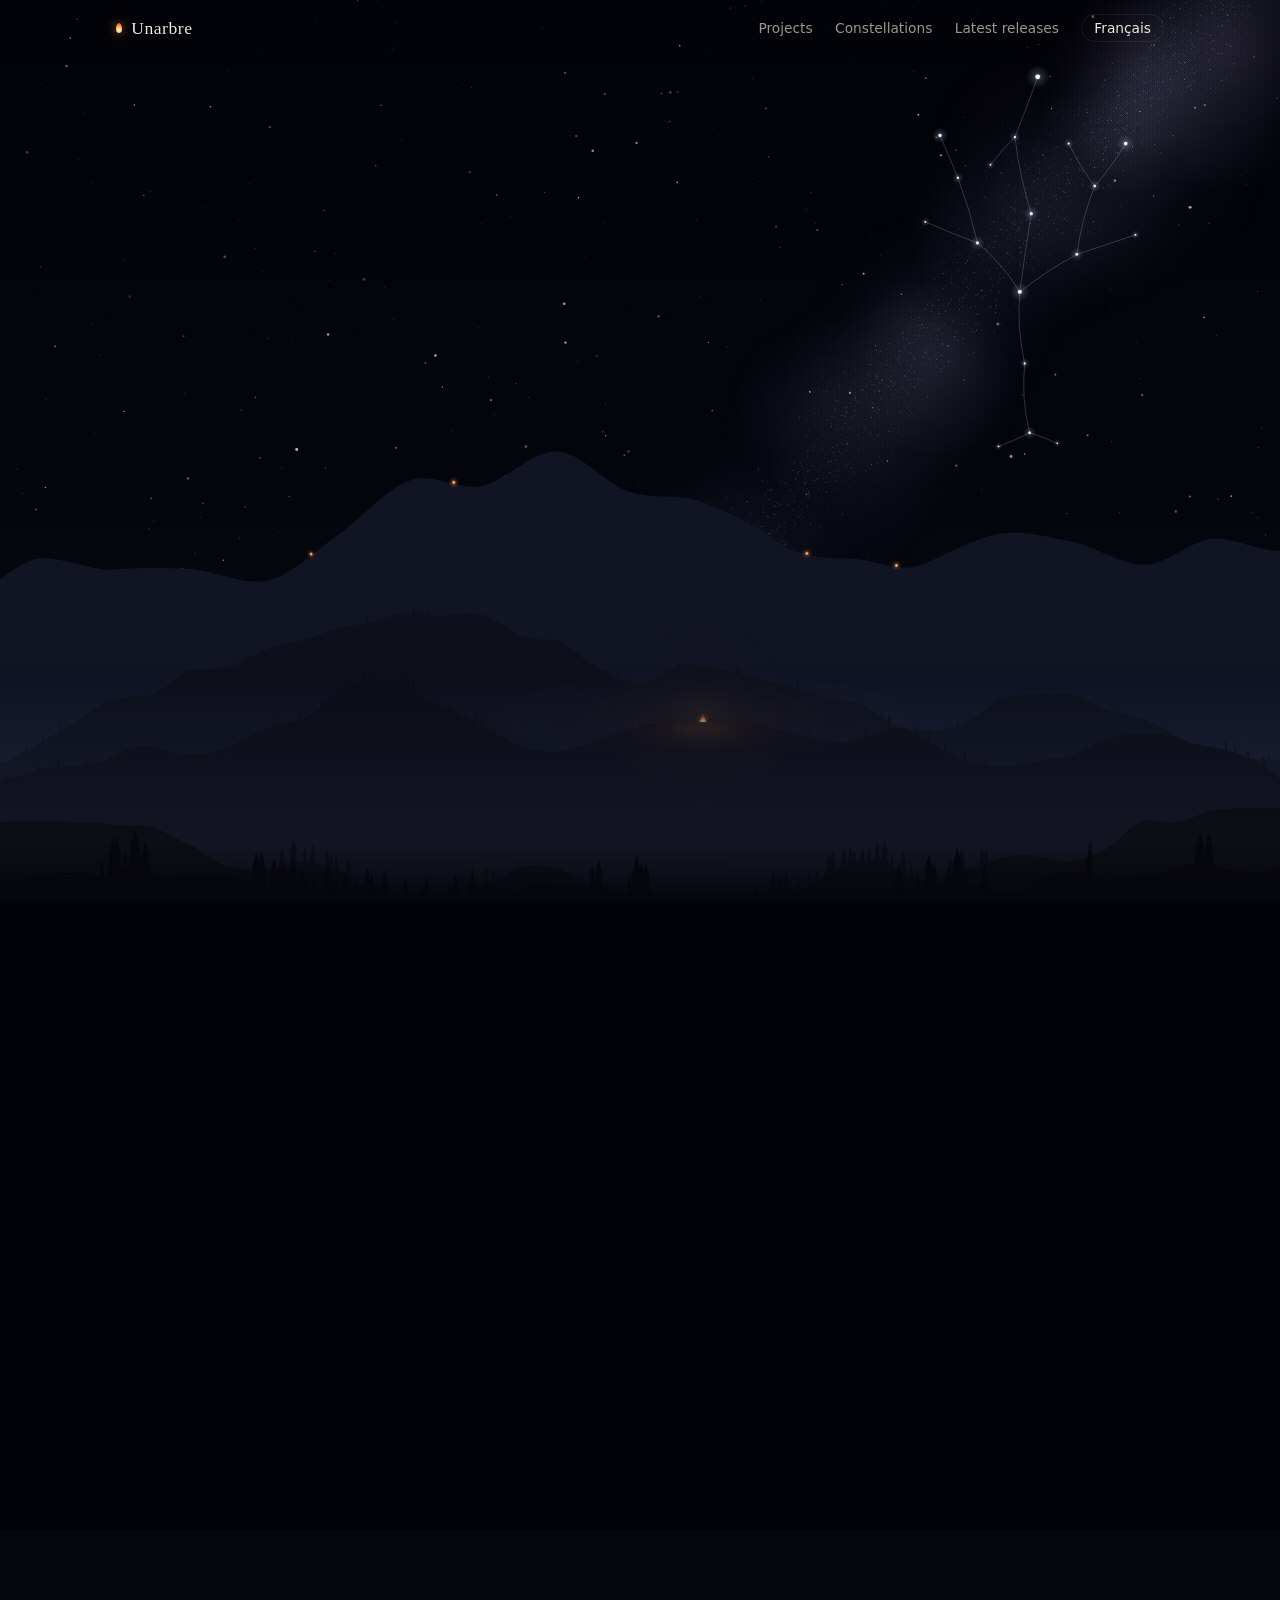
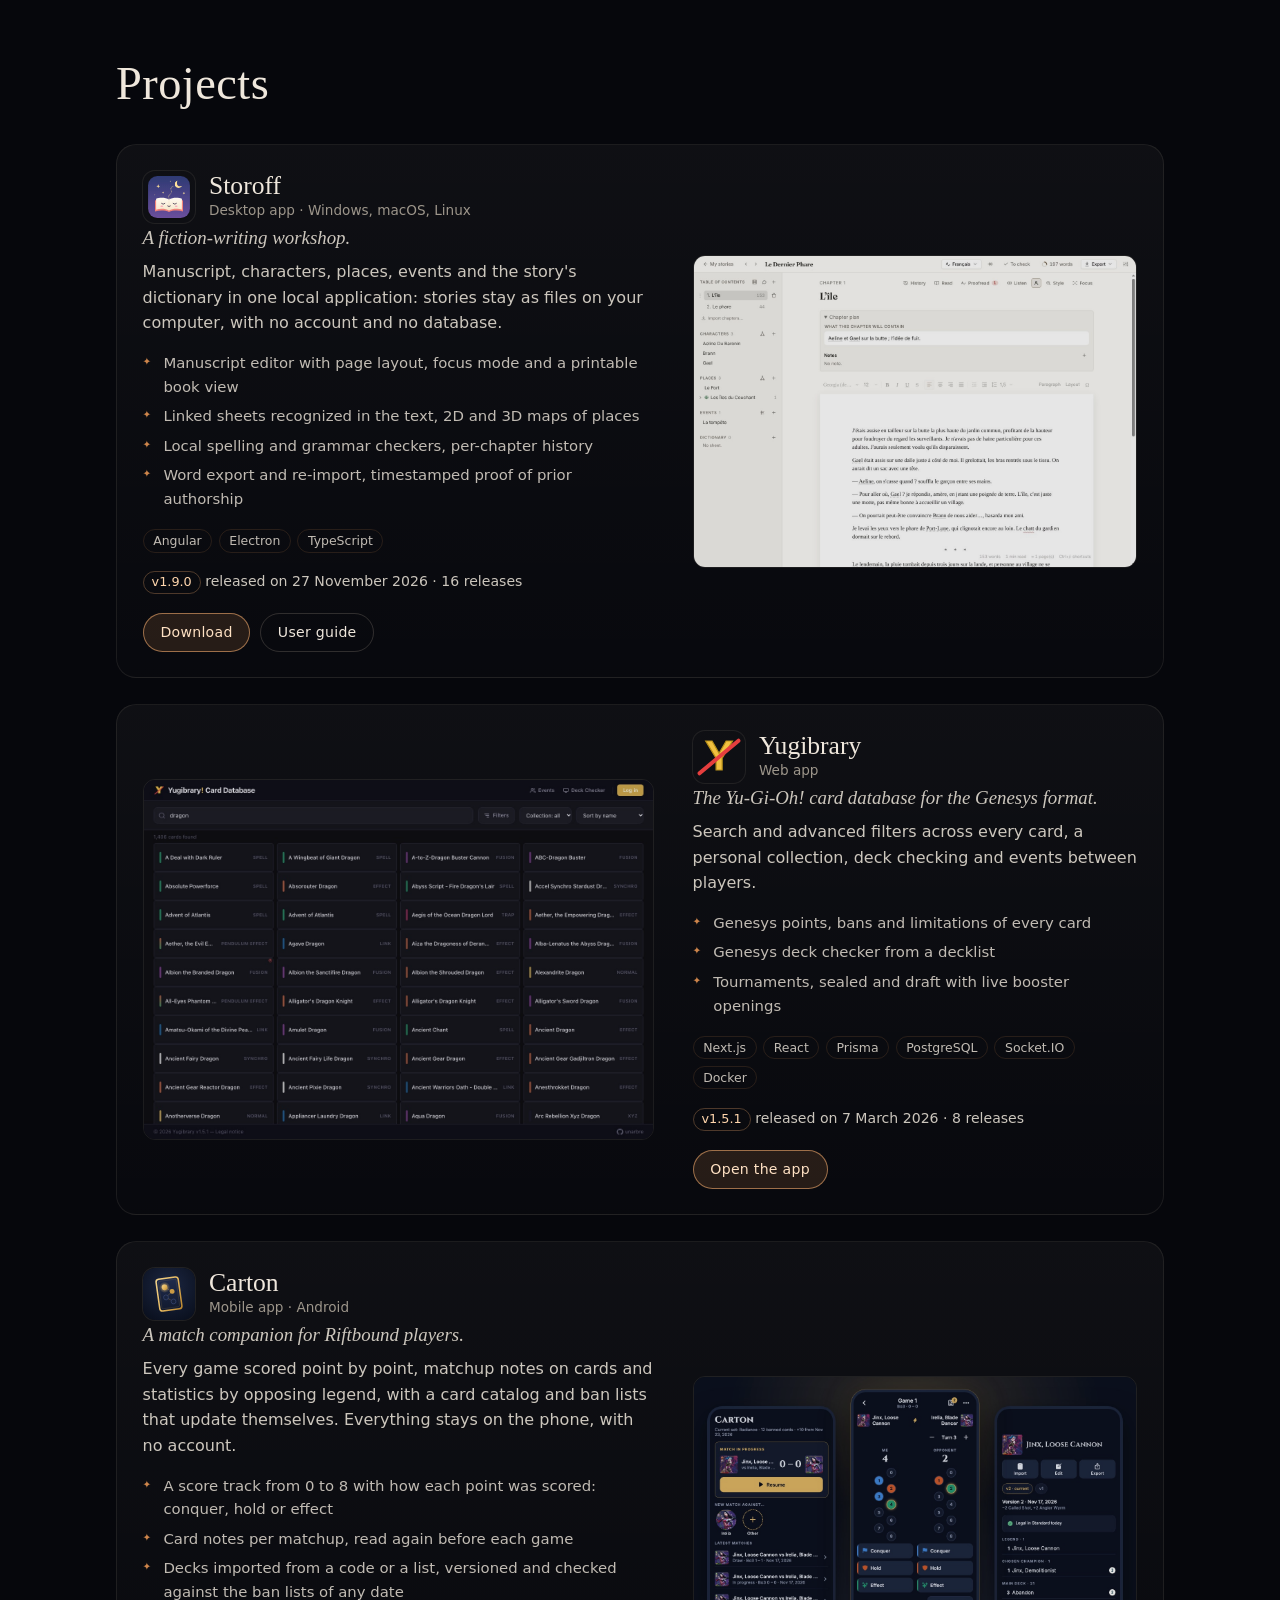
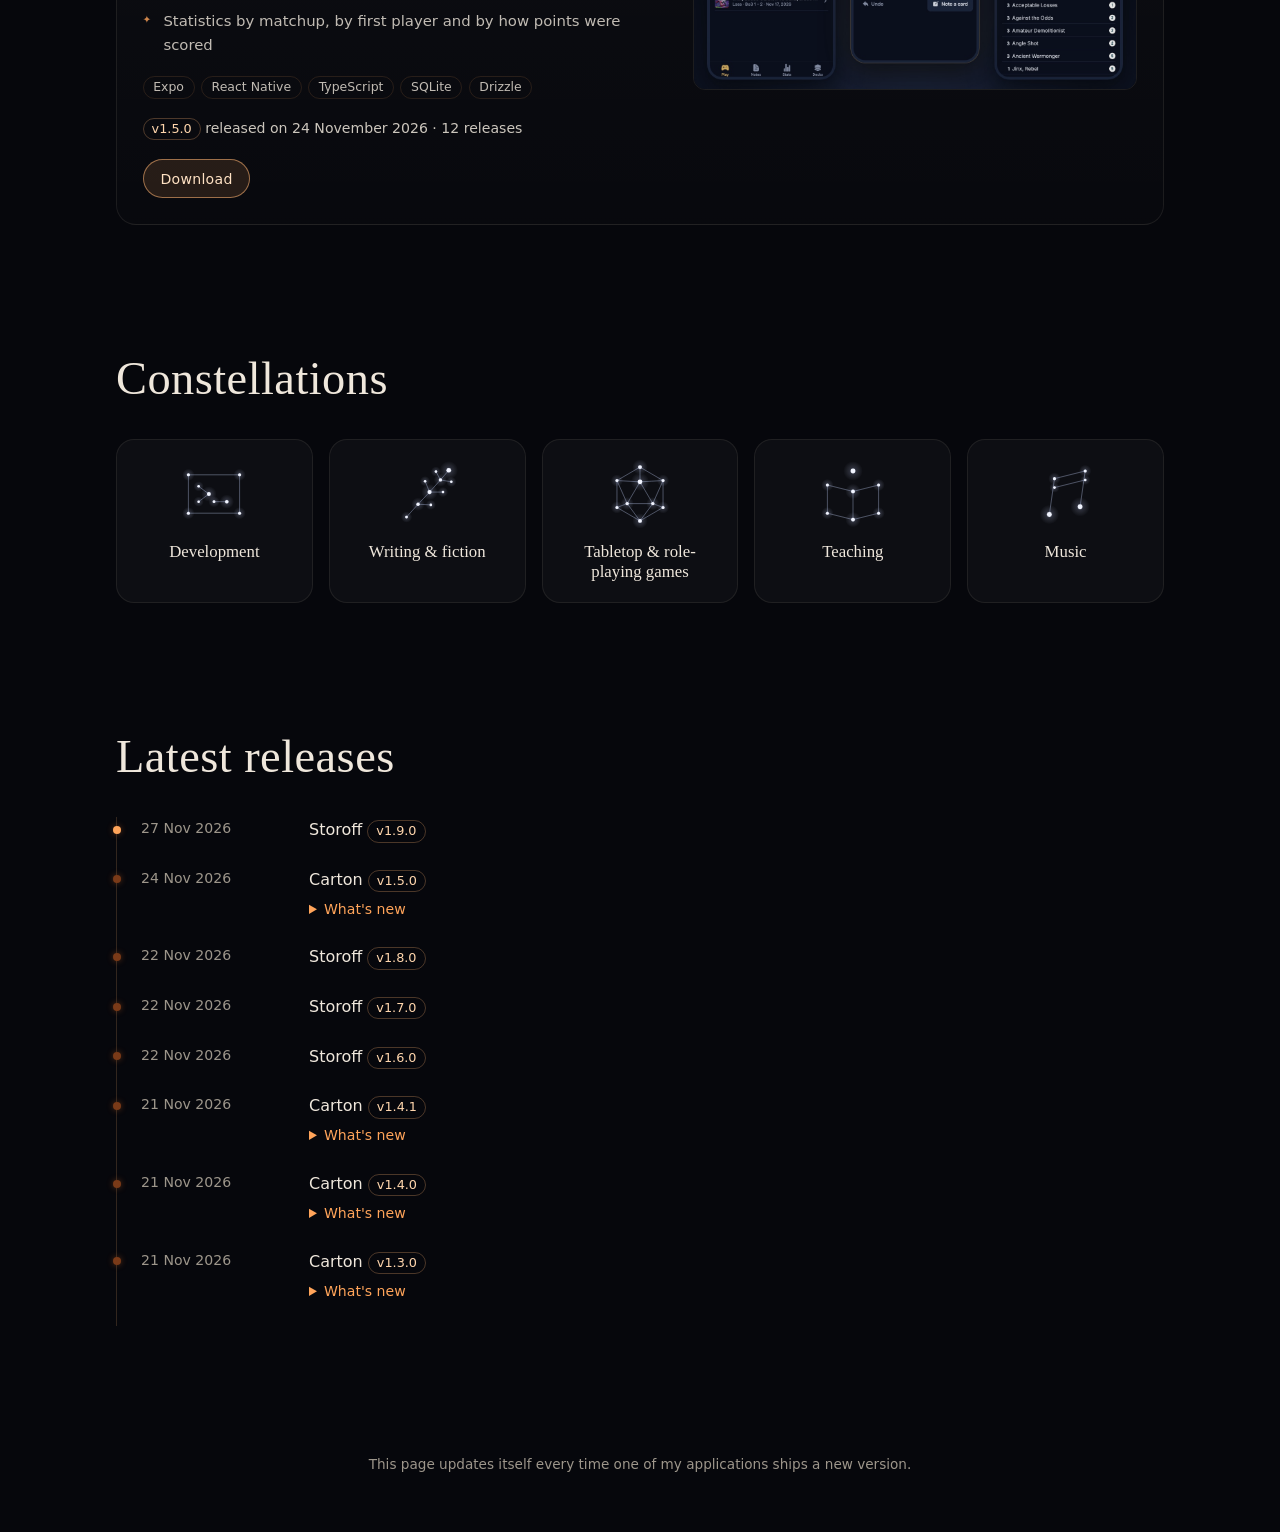
==== commit 6d4415f1: "Update the site (Unarbre/storoff 1.9.0)" ====
--- a/en/index.html
+++ b/en/index.html
@@ -34,7 +34,7 @@
   <meta name="twitter:title" content="Unarbre — Software developer · Storoff, Yugibrary, Carton">
   <meta name="twitter:description" content="Unarbre, software developer: Storoff (fiction writing), Yugibrary (Yu-Gi-Oh! Genesys cards), Carton (Riftbound companion). Projects, releases, passions.">
   <meta name="twitter:image" content="https://unarbre.github.io/assets/images/og-en.jpg">
-  <script type="application/ld+json">{"@context":"https://schema.org","@graph":[{"@type":"WebSite","@id":"https://unarbre.github.io/#website","url":"https://unarbre.github.io/","name":"Unarbre","inLanguage":["fr","en"],"publisher":{"@id":"https://unarbre.github.io/#person"}},{"@type":"ProfilePage","@id":"https://unarbre.github.io/en/#page","url":"https://unarbre.github.io/en/","name":"Unarbre — Software developer · Storoff, Yugibrary, Carton","description":"Unarbre, software developer: Storoff (fiction writing), Yugibrary (Yu-Gi-Oh! Genesys cards), Carton (Riftbound companion). Projects, releases, passions.","inLanguage":"en","isPartOf":{"@id":"https://unarbre.github.io/#website"},"mainEntity":{"@id":"https://unarbre.github.io/#person"},"dateModified":"2026-11-24T20:06:33.000Z","primaryImageOfPage":"https://unarbre.github.io/assets/images/og-en.jpg"},{"@type":"Person","@id":"https://unarbre.github.io/#person","name":"Unarbre","url":"https://unarbre.github.io/","jobTitle":"Software developer","description":"I design, build and ship, from desktop software to web apps.","sameAs":["https://github.com/Unarbre"],"knowsAbout":["Angular","Electron","TypeScript","Next.js","React","Prisma","PostgreSQL","Socket.IO","Docker","Expo","React Native","SQLite","Drizzle","Development","Writing & fiction","Tabletop & role-playing games","Teaching","Music"]},{"@type":"SoftwareApplication","@id":"https://unarbre.github.io/#storoff","name":"Storoff","description":"A fiction-writing workshop. Manuscript, characters, places, events and the story's dictionary in one local application: stories stay as files on your computer, with no account and no database.","url":"https://unarbre.github.io/storoff.github.io/","image":"https://unarbre.github.io/assets/images/storoff-en.jpg","screenshot":"https://unarbre.github.io/assets/images/storoff-en.jpg","applicationCategory":"DesignApplication","operatingSystem":"Windows, macOS, Linux","softwareVersion":"1.8.0","dateModified":"2026-11-22T19:01:13Z","datePublished":"2026-11-09T09:51:35Z","author":{"@id":"https://unarbre.github.io/#person"}},{"@type":"WebApplication","@id":"https://unarbre.github.io/#yugibrary","name":"Yugibrary","description":"The Yu-Gi-Oh! card database for the Genesys format. Search and advanced filters across every card, a personal collection, deck checking and events between players.","url":"https://yugibrary-evo.flatemars.com/","image":"https://unarbre.github.io/assets/images/yugibrary.jpg","screenshot":"https://unarbre.github.io/assets/images/yugibrary.jpg","applicationCategory":"ReferenceApplication","operatingSystem":"Web","softwareVersion":"1.5.1","dateModified":"2026-03-07T13:46:36Z","datePublished":"2026-02-24T21:08:03Z","author":{"@id":"https://unarbre.github.io/#person"}},{"@type":"SoftwareApplication","@id":"https://unarbre.github.io/#carton","name":"Carton","description":"A match companion for Riftbound players. Every game scored point by point, matchup notes on cards and statistics by opposing legend, with a card catalog and ban lists that update themselves. Everything stays on the phone, with no account.","url":"https://unarbre.github.io/carton.github.io/","image":"https://unarbre.github.io/assets/images/carton-en.jpg","screenshot":"https://unarbre.github.io/assets/images/carton-en.jpg","applicationCategory":"GameApplication","operatingSystem":"Android","softwareVersion":"1.5.0","dateModified":"2026-11-24T20:06:33Z","datePublished":"2026-11-17T08:10:35Z","author":{"@id":"https://unarbre.github.io/#person"}}]}</script>
+  <script type="application/ld+json">{"@context":"https://schema.org","@graph":[{"@type":"WebSite","@id":"https://unarbre.github.io/#website","url":"https://unarbre.github.io/","name":"Unarbre","inLanguage":["fr","en"],"publisher":{"@id":"https://unarbre.github.io/#person"}},{"@type":"ProfilePage","@id":"https://unarbre.github.io/en/#page","url":"https://unarbre.github.io/en/","name":"Unarbre — Software developer · Storoff, Yugibrary, Carton","description":"Unarbre, software developer: Storoff (fiction writing), Yugibrary (Yu-Gi-Oh! Genesys cards), Carton (Riftbound companion). Projects, releases, passions.","inLanguage":"en","isPartOf":{"@id":"https://unarbre.github.io/#website"},"mainEntity":{"@id":"https://unarbre.github.io/#person"},"dateModified":"2026-11-27T12:27:09.000Z","primaryImageOfPage":"https://unarbre.github.io/assets/images/og-en.jpg"},{"@type":"Person","@id":"https://unarbre.github.io/#person","name":"Unarbre","url":"https://unarbre.github.io/","jobTitle":"Software developer","description":"I design, build and ship, from desktop software to web apps.","sameAs":["https://github.com/Unarbre"],"knowsAbout":["Angular","Electron","TypeScript","Next.js","React","Prisma","PostgreSQL","Socket.IO","Docker","Expo","React Native","SQLite","Drizzle","Development","Writing & fiction","Tabletop & role-playing games","Teaching","Music"]},{"@type":"SoftwareApplication","@id":"https://unarbre.github.io/#storoff","name":"Storoff","description":"A fiction-writing workshop. Manuscript, characters, places, events and the story's dictionary in one local application: stories stay as files on your computer, with no account and no database.","url":"https://unarbre.github.io/storoff.github.io/","image":"https://unarbre.github.io/assets/images/storoff-en.jpg","screenshot":"https://unarbre.github.io/assets/images/storoff-en.jpg","applicationCategory":"DesignApplication","operatingSystem":"Windows, macOS, Linux","softwareVersion":"1.9.0","dateModified":"2026-11-27T12:27:09Z","datePublished":"2026-11-09T09:51:35Z","author":{"@id":"https://unarbre.github.io/#person"}},{"@type":"WebApplication","@id":"https://unarbre.github.io/#yugibrary","name":"Yugibrary","description":"The Yu-Gi-Oh! card database for the Genesys format. Search and advanced filters across every card, a personal collection, deck checking and events between players.","url":"https://yugibrary-evo.flatemars.com/","image":"https://unarbre.github.io/assets/images/yugibrary.jpg","screenshot":"https://unarbre.github.io/assets/images/yugibrary.jpg","applicationCategory":"ReferenceApplication","operatingSystem":"Web","softwareVersion":"1.5.1","dateModified":"2026-03-07T13:46:36Z","datePublished":"2026-02-24T21:08:03Z","author":{"@id":"https://unarbre.github.io/#person"}},{"@type":"SoftwareApplication","@id":"https://unarbre.github.io/#carton","name":"Carton","description":"A match companion for Riftbound players. Every game scored point by point, matchup notes on cards and statistics by opposing legend, with a card catalog and ban lists that update themselves. Everything stays on the phone, with no account.","url":"https://unarbre.github.io/carton.github.io/","image":"https://unarbre.github.io/assets/images/carton-en.jpg","screenshot":"https://unarbre.github.io/assets/images/carton-en.jpg","applicationCategory":"GameApplication","operatingSystem":"Android","softwareVersion":"1.5.0","dateModified":"2026-11-24T20:06:33Z","datePublished":"2026-11-17T08:10:35Z","author":{"@id":"https://unarbre.github.io/#person"}}]}</script>
   <link rel="icon" href="../assets/favicon.svg" type="image/svg+xml">
   <link rel="stylesheet" href="../assets/style.css?v=98b8dc6f63">
   <script src="../assets/night.js?v=98b8dc6f63" defer></script>
@@ -72,7 +72,7 @@
           <p class="eyebrow">Software developer</p>
           <h1 class="name" aria-label="Unarbre"><span aria-hidden="true" style="--i:0">U</span><span aria-hidden="true" style="--i:1">n</span><span aria-hidden="true" style="--i:2">a</span><span aria-hidden="true" style="--i:3">r</span><span aria-hidden="true" style="--i:4">b</span><span aria-hidden="true" style="--i:5">r</span><span aria-hidden="true" style="--i:6">e</span></h1>
           <p class="intro">I design, build and ship, from desktop software to web apps.</p>
-          <p class="stats">3 applications · 35 releases shipped</p>
+          <p class="stats">3 applications · 36 releases shipped</p>
           <div class="actions">
             <a class="button" href="https://github.com/Unarbre">GitHub</a>
           </div>
@@ -109,7 +109,7 @@
             <li>Electron</li>
             <li>TypeScript</li>
           </ul>
-          <p class="release"><span class="badge">v1.8.0</span> released on 22 November 2026 · 15 releases</p>
+          <p class="release"><span class="badge">v1.9.0</span> released on 27 November 2026 · 16 releases</p>
           <div class="actions">
             <a class="button primary" href="https://unarbre.github.io/storoff.github.io/">Download</a>
             <a class="button" href="https://unarbre.github.io/storoff.github.io/guide/en.html">User guide</a>
@@ -218,6 +218,12 @@
       </div>
       <ol class="timeline">
         <li data-reveal>
+          <time datetime="2026-11-27T12:27:09Z">27 Nov 2026</time>
+          <div>
+            <p class="timeline-title"><a href="#storoff">Storoff</a> <span class="badge">v1.9.0</span></p>
+          </div>
+        </li>
+        <li data-reveal>
           <time datetime="2026-11-24T20:06:33Z">24 Nov 2026</time>
           <div>
             <p class="timeline-title"><a href="#carton">Carton</a> <span class="badge">v1.5.0</span></p>
@@ -244,12 +250,6 @@
           <time datetime="2026-11-22T08:19:42Z">22 Nov 2026</time>
           <div>
             <p class="timeline-title"><a href="#storoff">Storoff</a> <span class="badge">v1.6.0</span></p>
-          </div>
-        </li>
-        <li data-reveal>
-          <time datetime="2026-11-21T12:47:31Z">21 Nov 2026</time>
-          <div>
-            <p class="timeline-title"><a href="#storoff">Storoff</a> <span class="badge">v1.5.0</span></p>
           </div>
         </li>
         <li data-reveal>
